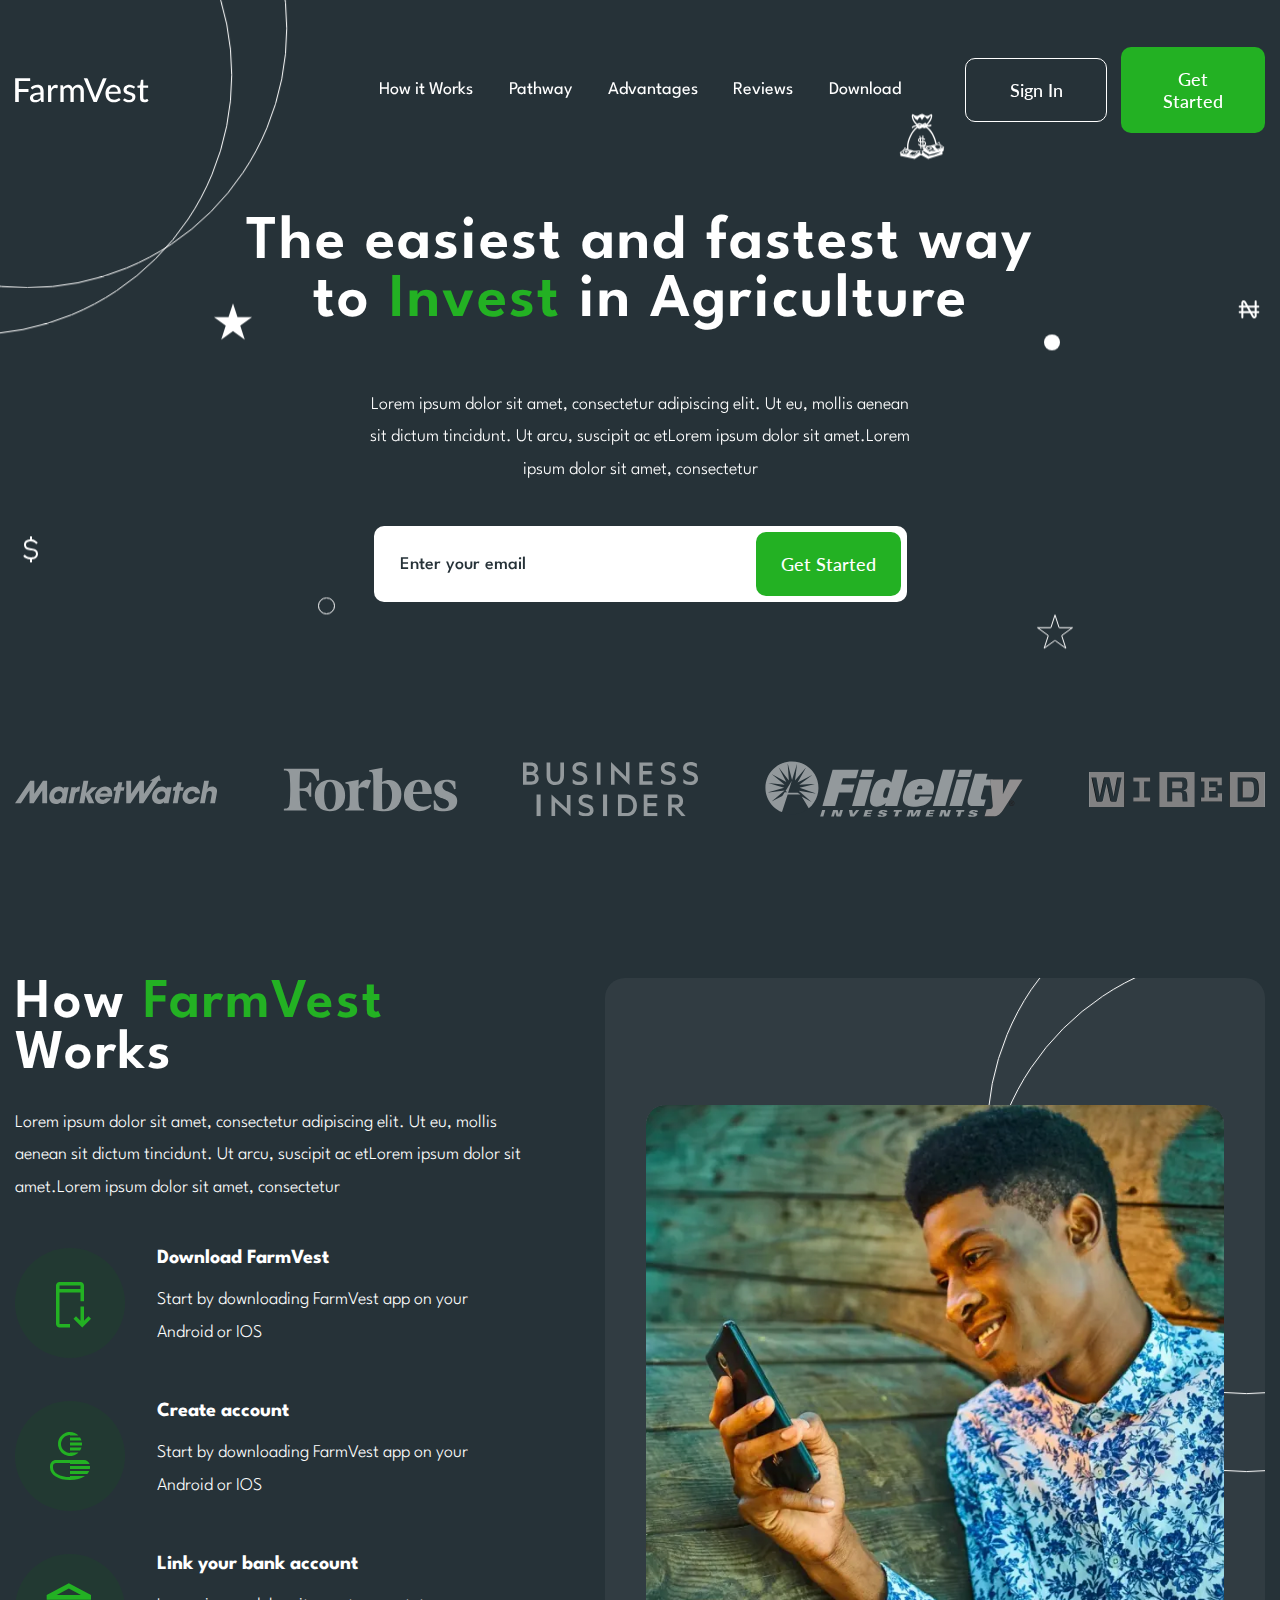
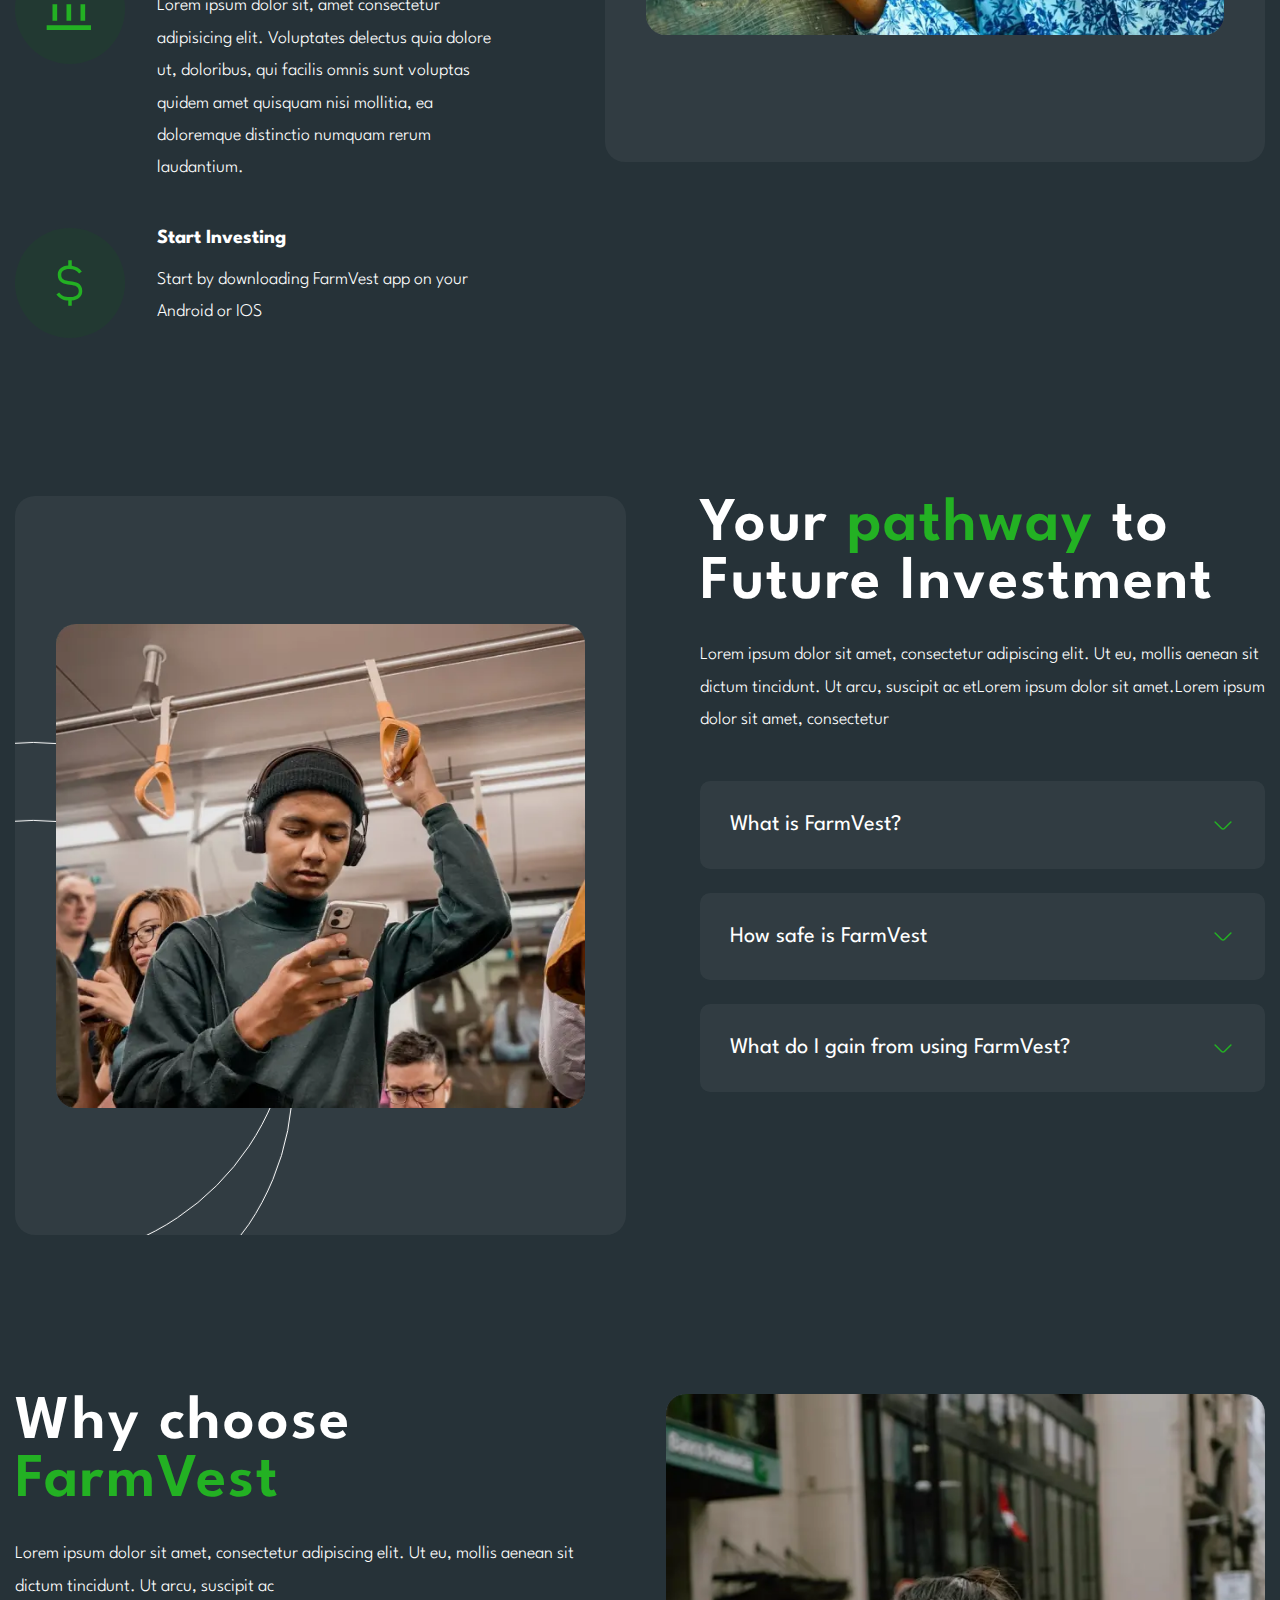
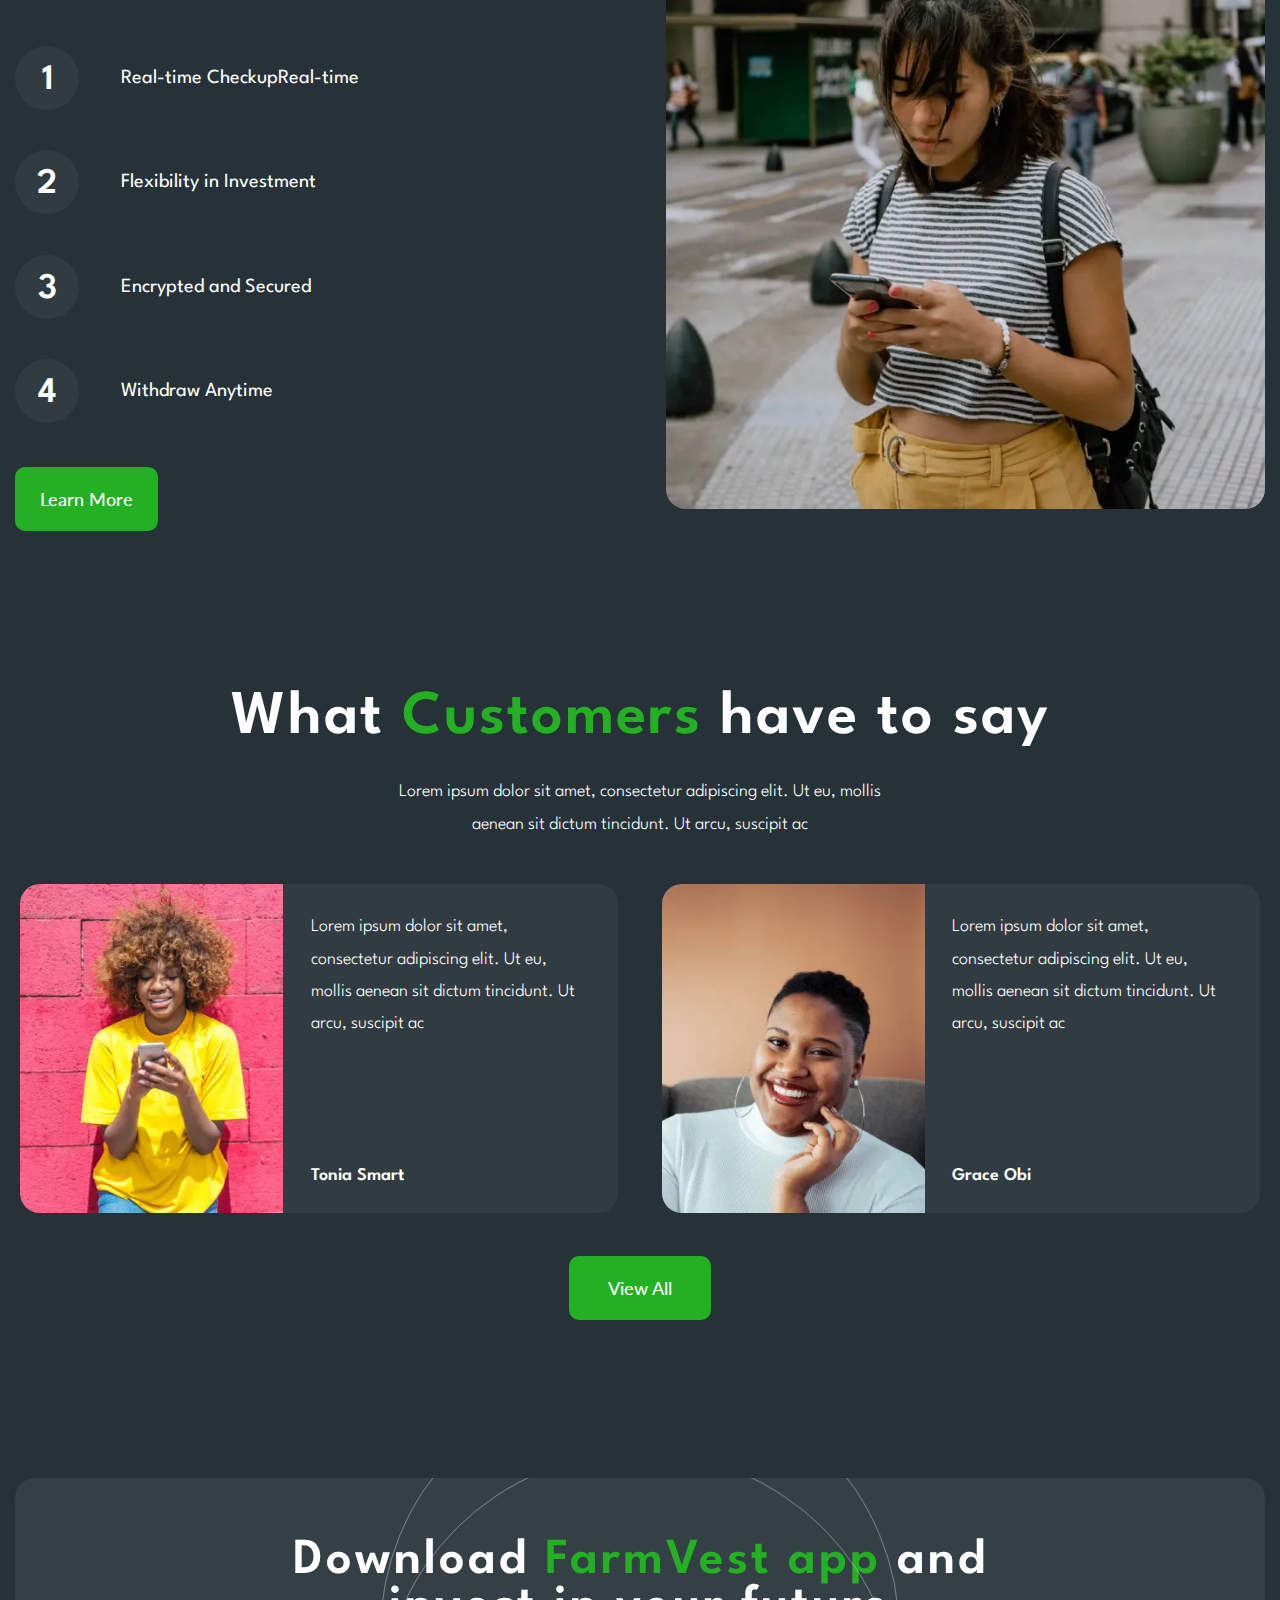
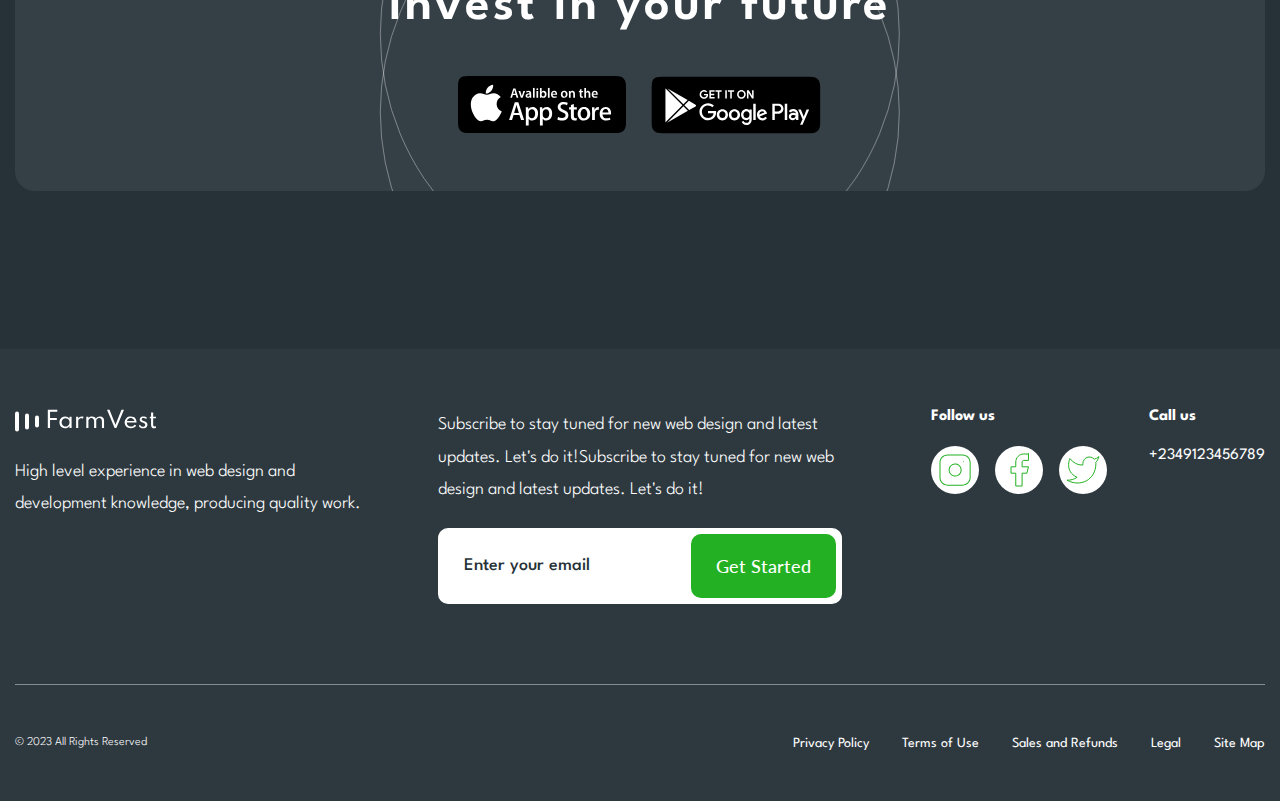
==== home.html @ f928365c "first commit" ====
<!DOCTYPE html>
<html lang="en">

<head>
	<title>FarmVest</title>
	<meta charset="UTF-8">
	<meta name="format-detection" content="telephone=no">
	<!-- <style>body{opacity: 0;}</style> -->
	<link rel="stylesheet" href="css/style.min.css?_v=20250224132651">
	<link rel="shortcut icon" href="favicon.ico">
	<!-- <meta name="robots" content="noindex, nofollow"> -->
	<meta name="viewport" content="width=device-width, initial-scale=1.0">
</head>

<body>
	<div class="wrapper">
		<header class="header">
			<div class="header__container-big">
				<a href="#" data-goto=".main-block" class="header__logo"><img src="img/logo.svg" alt="logo"></a>
				<div class="header__menu menu">
					<nav class="menu__body">
						<ul class="menu__list">
							<li class="menu__item"><a href="" data-goto=".how-works" data-goto-header class="menu__link">How it Works</a></li>
							<li class="menu__item"><a href="" data-goto=".pathway" data-goto-header class="menu__link">Pathway</a></li>
							<li class="menu__item"><a href="" data-goto=".why-choose" data-goto-header class="menu__link">Advantages</a></li>
							<li class="menu__item"><a href="" data-goto=".reviews" data-goto-header class="menu__link">Reviews</a></li>
							<li class="menu__item"><a href="" data-goto=".download" data-goto-header class="menu__link">Download</a></li>
						</ul>
					</nav>
				</div>
				<div class="header__actions">
					<button type="button" class="header__button button button__border">Sign In</button>
					<button type="button" data-da=".menu__body, 767.98" class="header__button button">Get Started</button>
					<button type="button" class="menu__icon icon-menu"><span></span></button>
				</div>
			</div>
		</header>
		<main class="page">
			<section class="page__main main-block">
				<div data-prlx-parent class="main-block__container-big">
					<div class="main-block__container">
						<div class="main-block__content">
							<h1 class="main-block__title title">
								The easiest and fastest way to <span>Invest</span> in Agriculture
							</h1>
							<div class="main-block__text text">
								Lorem ipsum dolor sit amet, consectetur adipiscing elit. Ut eu, mollis aenean sit dictum
								tincidunt.
								Ut arcu, suscipit ac etLorem ipsum dolor sit amet.Lorem ipsum dolor sit amet, consectetur
							</div>
							<div class="main-block__form">
								<form action="#" class="form">
									<input data-required="email" autocomplete="off" type="text" name="form[]" data-error="Error" placeholder="Enter your email" class="form__input">
									<button type="submit" class="form__button button">Get Started</button>
								</form>
							</div>
						</div>
						<div data-coefficient="100" data-prlx data-direction="1" class="main-block__icons icons-main-block">
							<div data-prlx-mouse data-prlx-cx="500" data-prlx-cy="500" data-prlx-dxr data-prlx-dyr class="icons-main-block__circle icons-main-block__circle_1"></div>
							<div data-prlx-mouse data-prlx-cx="500" data-prlx-cy="500" class="icons-main-block__circle icons-main-block__circle_2"></div>
							<div data-prlx-mouse data-prlx-cx="5" data-prlx-cy="5" class="icons-main-block__item icons-main-block__item_1">
								<img src="img/main-block/icons/01.svg" alt="icon-1">
							</div>
							<div data-prlx-mouse data-prlx-cx="10" data-prlx-cy="10" data-prlx-dxr data-prlx-dyr class="icons-main-block__item icons-main-block__item_2">
								<img src="img/main-block/icons/02.svg" alt="icon-2">
							</div>
							<div data-prlx-mouse data-prlx-cx="5" data-prlx-cy="5" class="icons-main-block__item icons-main-block__item_3">
								<img src="img/main-block/icons/03.svg" alt="icon-3">
							</div>
							<div data-prlx-mouse data-prlx-cx="10" data-prlx-cy="10" data-prlx-dxr data-prlx-dyr class="icons-main-block__item icons-main-block__item_4">
								<img src="img/main-block/icons/04.svg" alt="icon-4">
							</div>
							<div data-prlx-mouse data-prlx-cx="5" data-prlx-cy="5" class="icons-main-block__item icons-main-block__item_5">
								<img src="img/main-block/icons/05.svg" alt="icon-5">
							</div>
							<div data-prlx-mouse data-prlx-cx="10" data-prlx-cy="10" data-prlx-dxr data-prlx-dyr class="icons-main-block__item icons-main-block__item_6">
								<img src="img/main-block/icons/06.svg" alt="icon-6">
							</div>
							<div data-prlx-mouse data-prlx-cx="5" data-prlx-cy="5" class="icons-main-block__item icons-main-block__item_7">
								<img src="img/main-block/icons/07.svg" alt="icon-7">
							</div>
						</div>
					</div>
				</div>
			</section>
			<div class="page__partners partners">
				<div class="partners__container-big">
					<div class="partners__container">
						<div class="partners__item">
							<img src="img/partners/01.svg" alt="partner">
						</div>
						<div class="partners__item">
							<img src="img/partners/02.svg" alt="partner">
						</div>
						<div class="partners__item">
							<img src="img/partners/03.svg" alt="partner">
						</div>
						<div class="partners__item">
							<img src="img/partners/04.svg" alt="partner">
						</div>
						<div class="partners__item">
							<img src="img/partners/05.svg" alt="partner">
						</div>
					</div>
				</div>
			</div>
			<section class="page__how-works how-works">
				<div class="how-works__container-big">
					<div class="how-works__container">
						<div class="how-works__content">
							<h2 class="how-works__title title title_s64">How <span>FarmVest</span> Works</h2>
							<p class="how-works__text text">Lorem ipsum dolor sit amet, consectetur adipiscing elit. Ut eu,
								mollis
								aenean sit dictum tincidunt. Ut arcu, suscipit ac etLorem ipsum dolor sit amet.Lorem ipsum dolor
								sit amet, consectetur </p>
							<div class="how-works__steps steps-how-works">
								<div class="steps-how-works__item">
									<div class="steps-how-works__icon">
										<img src="img/how-works/icons/01.svg" alt="icon-1">
									</div>
									<div class="steps-how-works__body">
										<h4 class="steps-how-works__title">Download FarmVest</h4>
										<p class="steps-how-works__text text">Start by downloading FarmVest app on your Android or
											IOS</p>
									</div>
								</div>
								<div class="steps-how-works__item">
									<div class="steps-how-works__icon">
										<img src="img/how-works/icons/02.svg" alt="icon-2">
									</div>
									<div class="steps-how-works__body">
										<h4 class="steps-how-works__title">Create account</h4>
										<p class="steps-how-works__text text">Start by downloading FarmVest app on your Android or
											IOS</p>
									</div>
								</div>
								<div class="steps-how-works__item">
									<div class="steps-how-works__icon">
										<img src="img/how-works/icons/03.svg" alt="icon-3">
									</div>
									<div class="steps-how-works__body">
										<h4 class="steps-how-works__title">Link your bank account</h4>
										<p class="steps-how-works__text text">Lorem ipsum dolor sit, amet consectetur adipisicing
											elit.
											Voluptates delectus quia dolore ut, doloribus, qui facilis omnis sunt voluptas quidem
											amet
											quisquam nisi mollitia, ea doloremque distinctio numquam rerum laudantium.</p>
									</div>
								</div>
								<div class="steps-how-works__item">
									<div class="steps-how-works__icon">
										<img src="img/how-works/icons/04.svg" alt="icon-4">
									</div>
									<div class="steps-how-works__body">
										<h4 class="steps-how-works__title">Start Investing</h4>
										<p class="steps-how-works__text text">Start by downloading FarmVest app on your Android or
											IOS</p>
									</div>
								</div>
							</div>
						</div>
						<div data-prlx-parent class="how-works__image image-block">
							<div data-coefficient="100" data-prlx data-direction="-1" class="image-block__item">
								<picture><source srcset="img/how-works/image.webp" type="image/webp"><img src="img/how-works/image.jpg" alt="image"></picture>
							</div>
							<div data-prlx-mouse data-prlx-cx="500" data-prlx-cy="500" data-prlx-dxr data-prlx-dyr class="image-block__circle image-block__circle_1"></div>
							<div data-prlx-mouse data-prlx-cx="500" data-prlx-cy="500" class="image-block__circle image-block__circle_2"></div>
						</div>
					</div>
				</div>
			</section>
			<section class="page__pathway pathway">
				<div class="pathway__container-big">
					<div class="pathway__container">
						<div data-prlx-parent class="pathway__image image-block">
							<div data-coefficient="100" data-prlx data-direction="-1" class="image-block__item">
								<picture><source srcset="img/pathway/image.webp" type="image/webp"><img src="img/pathway/image.jpg" alt="image"></picture>
							</div>
							<div data-prlx-mouse data-prlx-cx="500" data-prlx-cy="500" data-prlx-dxr data-prlx-dyr class="image-block__circle image-block__circle_1"></div>
							<div data-prlx-mouse data-prlx-cx="500" data-prlx-cy="500" class="image-block__circle image-block__circle_2"></div>
						</div>
						<div class="pathway__content">
							<h2 class="pathway__title title">Your <span>pathway</span> to Future Investment</h2>
							<p class="pathway__text text">Lorem ipsum dolor sit amet, consectetur adipiscing elit. Ut eu,
								mollis aenean sit dictum tincidunt. Ut arcu, suscipit ac etLorem ipsum dolor sit amet.Lorem
								ipsum dolor sit amet, consectetur </p>
							<div data-spollers data-one-spoller class="pathway__spollers spollers-pathway">
								<details class="spollers-pathway__item">
									<summary class="spollers-pathway__title">What is FarmVest?</summary>
									<!--data-spoller-close-->
									<div class="spollers-pathway__body text">Lorem ipsum dolor sit amet consectetur adipisicing
										elit.
										Dolor
										inventore quae aut maiores quibusdam alias saepe iste fugit corporis asperiores fugiat qui
										repellendus, minima eaque possimus recusandae numquam nam eum.</div>
								</details>
								<!-- data-open -->
								<details class="spollers-pathway__item">
									<summary class="spollers-pathway__title">How safe is FarmVest</summary>
									<div class="spollers-pathway__body text">Lorem ipsum dolor sit amet consectetur adipisicing
										elit.
										Dolor
										inventore quae aut maiores quibusdam alias saepe iste fugit corporis asperiores fugiat qui
										repellendus, minima eaque possimus recusandae numquam nam eum.Lorem ipsum dolor sit amet
										consectetur adipisicing
										elit.
										Dolor
										inventore quae aut maiores quibusdam alias saepe iste fugit corporis asperiores fugiat qui
										repellendus, minima eaque possimus recusandae numquam nam eum.Lorem ipsum dolor sit amet
										consectetur adipisicing
										elit.
										Dolor
										inventore quae aut maiores quibusdam alias saepe iste fugit corporis asperiores fugiat qui
										repellendus, minima eaque possimus recusandae numquam nam eum.</div>
								</details>
								<details class="spollers-pathway__item">
									<summary class="spollers-pathway__title">What do I gain from using
										FarmVest?</summary>
									<div class="spollers-pathway__body text">Lorem ipsum dolor sit amet consectetur adipisicing
										elit.
										Dolor
										inventore quae aut maiores quibusdam alias saepe iste fugit corporis asperiores fugiat qui
										repellendus, minima eaque possimus recusandae numquam nam eum.</div>
								</details>
							</div>
						</div>
					</div>
				</div>
			</section>
			<section class="page__why-choose why-choose">
				<div class="why-choose__container-big">
					<div class="why-choose__container">
						<div class="why-choose__content">
							<h2 class="why-choose__title title">Why choose <span>FarmVest</span></h2>
							<p class="why-choose__text text">Lorem ipsum dolor sit amet, consectetur adipiscing elit. Ut eu,
								mollis aenean sit dictum tincidunt. Ut arcu, suscipit ac</p>
							<ol class="why-choose__list list-why-choose">
								<li class="list-why-choose__item">Real-time CheckupReal-time</li>
								<li class="list-why-choose__item">Flexibility in Investment</li>
								<li class="list-why-choose__item">Encrypted and Secured</li>
								<li class="list-why-choose__item">Withdraw Anytime</li>
							</ol>
							<a href="#" class="why-choose__button button">Learn More</a>
						</div>
						<div data-prlx-parent class="why-choose__image">
							<picture><source srcset="img/why-choose/image.webp" type="image/webp"><img src="img/why-choose/image.jpg" alt="image"></picture>
						</div>
					</div>
				</div>
			</section>
			<section class="page__reviews reviews">
				<div class="reviews__container-big">
					<div class="reviews__container">
						<div class="reviews__title title">What <span>Customers</span> have to say</div>
						<div class="reviews__text text">Lorem ipsum dolor sit amet, consectetur adipiscing elit. Ut eu, mollis
							aenean sit dictum tincidunt. Ut arcu, suscipit ac</div>
						<div class="reviews__items">
							<div class="reviews__item item-reviews">
								<div class="item-reviews__image-ibg">
									<picture><source srcset="img/reviews/image-01.webp" type="image/webp"><img src="img/reviews/image-01.jpg" alt="image"></picture>
								</div>
								<div class="item-reviews__body">
									<div class="item-reviews__text text">Lorem ipsum dolor sit amet, consectetur adipiscing elit.
										Ut
										eu, mollis aenean sit dictum tincidunt. Ut arcu, suscipit ac</div>
									<div class="item-reviews__name">Tonia Smart</div>
								</div>
							</div>
							<div class="reviews__item item-reviews">
								<div class="item-reviews__image-ibg">
									<picture><source srcset="img/reviews/image-02.webp" type="image/webp"><img src="img/reviews/image-02.jpg" alt="image"></picture>
								</div>
								<div class="item-reviews__body">
									<div class="item-reviews__text text">Lorem ipsum dolor sit amet, consectetur adipiscing elit.
										Ut
										eu, mollis aenean sit dictum tincidunt. Ut arcu, suscipit ac</div>
									<div class="item-reviews__name">Grace Obi</div>
								</div>
							</div>
						</div>
						<button type="button" class="reviews__button button">View All</button>
					</div>
				</div>
			</section>
			<section class="page__download download">
				<div class="download__container-big">
					<div class="download__container">
						<div class="download__body">
							<h2 class="download__title title title_s56">Download <span>FarmVest app</span> and invest in your
								future</h2>
							<div class="download__apps">
								<a href="#" class="download__app">
									<img src="img/download/app-store.svg" alt="AppleStore">
								</a>
								<a href="#" class="download__app">
									<img src="img/download/google-play.svg" alt="GooglePlay">
								</a>
							</div>
							<div data-prlx-mouse data-prlx-cx="500" data-prlx-cy="500" class="download__circle download__circle_1"></div>
							<div data-prlx-mouse data-prlx-cx="500" data-prlx-cy="500" data-prlx-dxr data-prlx-dyr class="download__circle download__circle_2"></div>
						</div>
					</div>
				</div>
			</section>
		</main>
		<footer class="footer">
			<div class="footer__container-big">
				<div class="footer__main main-footer">
					<div class="main-footer__info">
						<a href="#" data-goto=".main-block" class="main-footer__logo">
							<img src="img/footer-logo.svg" alt="FooterLogo">
						</a>
						<p class="main-footer__text text">High level experience in web design and development knowledge, producing
							quality work.</p>
					</div>
					<div class="main-footer__form form-footer">
						<div class="form-footer__text text"><span> Subscribe to stay tuned for new web design and latest updates.
								Let's do it!Subscribe to stay tuned for new web design and latest updates.
								Let's do it!</span>
						</div>
						<div class="form-footer__form">
							<form action="#" class="form">
								<input data-required="email" autocomplete="off" type="text" name="form[]" data-error="Error" placeholder="Enter your email" class="form__input">
								<button type="submit" class="form__button button">Get Started</button>
							</form>
						</div>
					</div>
					<div class="main-footer__contacts contacts-footer">
						<div class="contacts-footer__social">
							<div class="contacts-footer__label">Follow us</div>
							<div class="contacts-footer__items">
								<a href="#" class="contacts-footer__item">
									<img src="img/icons/social-inst.svg" alt="Instagram">
								</a>
								<a href="#" class="contacts-footer__item">
									<img src="img/icons/social-fb.svg" alt="Facebook">
								</a>
								<a href="#" class="contacts-footer__item">
									<img src="img/icons/social-twitter.svg" alt="Twitter">
								</a>
							</div>
						</div>
						<div class="contacts-footer__call">
							<div class="contacts-footer__label">Call us</div>
							<a href="tel:+2349123456789" class="contacts-footer__phone">+2349123456789</a>
						</div>
					</div>
				</div>
				<div class="footer__bottom">
					<div class="footer__copy">© 2023 All Rights Reserved</div>
					<nav class="footer__menu menu-footer">
						<ul class="menu-footer__list">
							<li class="menu-footer__item">
								<a href="" class="menu-footer__link">Privacy Policy</a>
							</li>
							<li class="menu-footer__item">
								<a href="" class="menu-footer__link">Terms of Use</a>
							</li>
							<li class="menu-footer__item">
								<a href="" class="menu-footer__link">Sales and Refunds</a>
							</li>
							<li class="menu-footer__item">
								<a href="" class="menu-footer__link">Legal</a>
							</li>
							<li class="menu-footer__item">
								<a href="" class="menu-footer__link">Site Map</a>
							</li>
						</ul>
					</nav>
				</div>
			</div>
		</footer>
	</div>
	<script src="js/app.min.js?_v=20250224132651"></script>
</body>

</html>
---- css/style.min.css ----
@charset "UTF-8";@import url(https://fonts.googleapis.com/css?family=League+Spartan:300,regular,500,600,700&display=swap);@import url(https://fonts.googleapis.com/css?family=Lato:regular,500&display=swap);*{padding:0;margin:0;border:0}*,:after,:before{-webkit-box-sizing:border-box;box-sizing:border-box}body,html{height:100%;min-width:320px}body{color:#fff;line-height:1;font-family:"League Spartan";font-size:1.125rem;-ms-text-size-adjust:100%;-moz-text-size-adjust:100%;-webkit-text-size-adjust:100%;-webkit-font-smoothing:antialiased;-moz-osx-font-smoothing:grayscale}button,input,textarea{font-family:"League Spartan";font-size:inherit;line-height:inherit}button{cursor:pointer;color:inherit;background-color:transparent}a{color:inherit;text-decoration:none}ul li{list-style:none}img{vertical-align:top}h1,h2,h3,h4,h5,h6{font-weight:inherit;font-size:inherit}body{background:#263238}.lock body{overflow:hidden;-ms-touch-action:none;touch-action:none;-ms-scroll-chaining:none;overscroll-behavior:none}.wrapper{min-height:100%;display:-webkit-box;display:-ms-flexbox;display:flex;-webkit-box-orient:vertical;-webkit-box-direction:normal;-ms-flex-direction:column;flex-direction:column;overflow:hidden}@supports (overflow:clip){.wrapper{overflow:clip}}.wrapper>main{-webkit-box-flex:1;-ms-flex:1 1 auto;flex:1 1 auto}.wrapper>*{min-width:0}[class*=__container]{max-width:88.75rem;margin:0 auto}[class*=__container-big]{max-width:103.125rem;margin:0 auto;padding:0 .9375rem}.form{max-width:33.3125rem;background-color:#fff;border-radius:10px;display:-webkit-box;display:-ms-flexbox;display:flex;padding:.375rem;gap:.375rem;position:relative;margin:0 auto}.form__input{-webkit-box-flex:1;-ms-flex:1 1 auto;flex:1 1 auto;padding:0 1.25rem;font-weight:500;color:#263238}.form__input::-webkit-input-placeholder{color:#263238}.form__input::-moz-placeholder{color:#263238}.form__input:-ms-input-placeholder{color:#263238}.form__input::-ms-input-placeholder{color:#263238}.form__input::placeholder{color:#263238}.form__input._form-error{color:red}.form__input._form-error::-webkit-input-placeholder{color:red}.form__input._form-error::-moz-placeholder{color:red}.form__input._form-error:-ms-input-placeholder{color:red}.form__input._form-error::-ms-input-placeholder{color:red}.form__input._form-error::placeholder{color:red}.form__error{position:absolute;top:100%;left:15px;margin-top:.625rem;color:red}.button{font-family:Lato;font-size:18px;font-weight:500;text-align:center;display:inline-block;padding:1.3125rem 1.5625rem;line-height:1.2222222222;border-radius:.625rem;background-color:#23b123;-webkit-transition:all .3s;transition:all .3s}.button:hover{background-color:#0ad80a}.button__border{background-color:transparent;border-radius:10px;border:1px solid #fff;padding:1.25rem 1.5625rem}.button__border:hover{color:#263238;background-color:#fff!important}.button._fw{width:100%}[class*=-ibg]{position:relative}[class*=-ibg] img{position:absolute;width:100%;height:100%;top:0;left:0;-o-object-fit:cover;object-fit:cover}[class*=-ibg_contain] img{-o-object-fit:contain;object-fit:contain}.title{color:#fff;font-size:4.375rem;line-height:normal;letter-spacing:.125rem;font-weight:600}.title span{color:#23b123}.text{font-weight:300;line-height:180%}.image-block{display:-webkit-box;display:-ms-flexbox;display:flex;-ms-flex-item-align:start;-ms-grid-row-align:start;align-self:start;border-radius:1.25rem;background:rgba(255,255,255,.05);position:relative;overflow:hidden}.image-block__circle{position:absolute;top:0;right:0}.image-block__circle::before{content:"";position:absolute;border:1px solid #fff;border-radius:50%;width:100%;height:100%;top:0;left:0}.image-block__circle_1::before{-webkit-transform:translate(calc(50% - 1.125rem),-20%);-ms-transform:translate(calc(50% - 1.125rem),-20%);transform:translate(calc(50% - 1.125rem),-20%)}.image-block__circle_2::before{-webkit-transform:translate(calc(50% - 1.125rem),-5%);-ms-transform:translate(calc(50% - 1.125rem),-5%);transform:translate(calc(50% - 1.125rem),-5%)}.image-block__item{-webkit-box-flex:1;-ms-flex:1 1 100%;flex:1 1 100%;text-align:center;position:relative;z-index:2}.image-block__item img{max-width:100%;border-radius:1.25rem}.header{position:fixed;width:100%;top:0;left:0;z-index:50;-webkit-transition:all .3s;transition:all .3s}.header._header-scroll{padding-top:1.25rem;padding-bottom:1.25rem;background-color:rgba(28,35,39,.8235294118)}.header__container-big{display:-ms-grid;display:grid;-ms-grid-columns:18.75rem 1fr 18.75rem;grid-template-columns:18.75rem 1fr 18.75rem;-webkit-box-align:center;-ms-flex-align:center;align-items:center}.header__logo{position:relative;z-index:5}.header__logo img{max-width:100%}.header__menu{-webkit-box-flex:1;-ms-flex:1 1 auto;flex:1 1 auto}.header__actions{display:-webkit-box;display:-ms-flexbox;display:flex;-webkit-box-pack:end;-ms-flex-pack:end;justify-content:flex-end;-webkit-box-align:center;-ms-flex-align:center;align-items:center;position:relative;z-index:5;gap:1rem}.menu{padding:0 .625rem}.menu__list{display:-webkit-box;display:-ms-flexbox;display:flex;-ms-flex-wrap:wrap;flex-wrap:wrap;-webkit-box-pack:center;-ms-flex-pack:center;justify-content:center;-webkit-box-align:center;-ms-flex-align:center;align-items:center;row-gap:.625rem;-webkit-column-gap:2.75rem;-moz-column-gap:2.75rem;column-gap:2.75rem}.menu__link{-webkit-transition:color .3s;transition:color .3s}.icon-menu{display:none}.footer{background:rgba(53,64,70,.5)}.footer__main{border-bottom:1px solid rgba(255,255,255,.42)}.footer__bottom{display:-webkit-box;display:-ms-flexbox;display:flex;-webkit-box-pack:justify;-ms-flex-pack:justify;justify-content:space-between;-webkit-box-align:center;-ms-flex-align:center;align-items:center;gap:1.25rem}.footer__copy{font-size:12px;font-weight:300;line-height:1.1666666667}.main-footer{display:-ms-grid;display:grid;-webkit-column-gap:1.25rem;-moz-column-gap:1.25rem;column-gap:1.25rem;row-gap:1.875rem;-ms-grid-columns:(1fr)[3];grid-template-columns:repeat(3,1fr)}.main-footer__info{max-width:21.875rem}.main-footer__logo{display:inline-block}.main-footer__form{-ms-grid-column-align:center;justify-self:center}.main-footer__contacts{display:-webkit-box;display:-ms-flexbox;display:flex;-ms-grid-column-align:end;justify-self:end}.contacts-footer__label{font-size:1rem;font-weight:700}.contacts-footer__label:not(:last-child){margin-bottom:1.5rem}.contacts-footer__items{display:-webkit-box;display:-ms-flexbox;display:flex;gap:1rem}.contacts-footer__item{width:3rem;height:3rem;background-color:#fff;border-radius:50%;display:-webkit-box;display:-ms-flexbox;display:flex;-webkit-box-pack:center;-ms-flex-pack:center;justify-content:center;-webkit-box-align:center;-ms-flex-align:center;align-items:center;-webkit-transition:all .3s;transition:all .3s}.contacts-footer__item:hover{background-color:#94ff8a}.contacts-footer__phone{font-size:1rem}.contacts-footer__phone:hover{text-decoration:underline}.menu-footer__list{display:-webkit-box;display:-ms-flexbox;display:flex;-ms-flex-wrap:wrap;flex-wrap:wrap;row-gap:.625rem}.menu-footer__link{font-size:.875rem;line-height:1.1428571429}.menu-footer__link:hover{text-decoration:underline}.main-block__container-big{position:relative}.main-block__content{text-align:center;position:relative;z-index:2}.main-block__content>*{margin:0 auto}.main-block__title{max-width:50rem}.main-block__text{max-width:34.375rem}.icons-main-block{position:absolute;width:100%;height:100%;top:0;left:0;pointer-events:none}.icons-main-block__item{position:absolute}.icons-main-block__item_1{top:69.2307692308%;left:.9375rem}.icons-main-block__item_2{top:38.9743589744%;left:16.6666666667%}.icons-main-block__item_3{top:77.641025641%;left:24.8765432099%}.icons-main-block__item_4{top:13.7435897436%;right:26.1111111111%}.icons-main-block__item_5{top:42.9743589744%;right:17.2222222222%}.icons-main-block__item_6{top:79.6923076923%;right:16.049382716%}.icons-main-block__item_7{top:37.641025641%;right:.9375rem}.icons-main-block__circle{pointer-events:none;position:absolute;top:0;left:0}.icons-main-block__circle::before{content:"";display:block;border-radius:50%;border:1px solid #fff;width:100%;height:100%}.icons-main-block__circle_1::before{-webkit-transform:translate(calc(-50% - 1.75rem),-37%);-ms-transform:translate(calc(-50% - 1.75rem),-37%);transform:translate(calc(-50% - 1.75rem),-37%)}.icons-main-block__circle_2::before{-webkit-transform:translate(calc(-50% + 1.6875rem),-46%);-ms-transform:translate(calc(-50% + 1.6875rem),-46%);transform:translate(calc(-50% + 1.6875rem),-46%)}.partners__container{display:-webkit-box;display:-ms-flexbox;display:flex;-ms-flex-wrap:wrap;flex-wrap:wrap;-webkit-box-pack:justify;-ms-flex-pack:justify;justify-content:space-between;-webkit-box-align:center;-ms-flex-align:center;align-items:center;gap:1.25rem}.partners__item{text-align:center}.partners__item img{max-width:100%}.how-works__container{display:-ms-grid;display:grid;row-gap:1.875rem}.steps-how-works__item{display:-webkit-box;display:-ms-flexbox;display:flex;-webkit-box-align:start;-ms-flex-align:start;align-items:flex-start;gap:2rem;max-width:30.625rem}.steps-how-works__icon{border-radius:50%;-webkit-box-flex:0;-ms-flex:0 0 6.875rem;flex:0 0 6.875rem;width:6.875rem;height:6.875rem;display:-webkit-box;display:-ms-flexbox;display:flex;-webkit-box-pack:center;-ms-flex-pack:center;justify-content:center;-webkit-box-align:center;-ms-flex-align:center;align-items:center;background-color:rgba(0,128,0,.1)}.steps-how-works__title{font-size:1.25rem;font-weight:700}.steps-how-works__title:not(:last-child){margin-bottom:1rem}.pathway__container{display:-webkit-box;display:-ms-flexbox;display:flex;row-gap:1.875rem}.pathway__image{-webkit-box-flex:0;-ms-flex:0 0 48.8732394366%;flex:0 0 48.8732394366%}.pathway__image .image-block__circle{top:auto;right:auto;left:0;bottom:0}.pathway__image .image-block__circle_1::before{-webkit-transform:translate(calc(-50% + 1.125rem),20%);-ms-transform:translate(calc(-50% + 1.125rem),20%);transform:translate(calc(-50% + 1.125rem),20%)}.pathway__image .image-block__circle_2::before{-webkit-transform:translate(calc(-50% + 1.125rem),5%);-ms-transform:translate(calc(-50% + 1.125rem),5%);transform:translate(calc(-50% + 1.125rem),5%)}.pathway__content{-webkit-box-flex:1;-ms-flex:1 1 auto;flex:1 1 auto}.spollers-pathway__item{background:rgba(255,255,255,.05);overflow:hidden;border-radius:.625rem}.spollers-pathway__item:not(:last-child){margin-bottom:1.5rem}.spollers-pathway__title{display:-webkit-box;display:-ms-flexbox;display:flex;-webkit-box-align:center;-ms-flex-align:center;align-items:center;-webkit-box-pack:justify;-ms-flex-pack:justify;justify-content:space-between;padding:1.5rem 1.875rem;cursor:pointer;line-height:177%;gap:.625rem}.spollers-pathway__title::after{content:"";background:url(../img/icons/arrow.svg) center/100% no-repeat;height:1.5rem;-webkit-box-flex:0;-ms-flex:0 0 1.5rem;flex:0 0 1.5rem;-webkit-transition:all .3s;transition:all .3s}.spollers-pathway__title._spoller-active{background:rgba(255,255,255,.1)}.spollers-pathway__title._spoller-active::after{-webkit-transform:rotate(-180deg);-ms-transform:rotate(-180deg);transform:rotate(-180deg)}.spollers-pathway__body{padding:.9375rem 1.875rem}summary::-webkit-details-marker{display:none}summary{list-style:none}.why-choose__container{display:-ms-grid;display:grid;row-gap:1.875rem}.why-choose__text{letter-spacing:1.5}.why-choose__button{min-width:13.875rem}.why-choose__image{text-align:center;overflow:hidden}.why-choose__image img{max-width:100%;border-radius:1.25rem;-webkit-transition:all .5s;transition:all .5s}.why-choose__image img:hover{-webkit-transform:scale(1.07);-ms-transform:scale(1.07);transform:scale(1.07);border-radius:13.8%}.list-why-choose{list-style-type:none;counter-reset:item;display:-ms-grid;display:grid}.list-why-choose__item{font-size:20px;line-height:130%;display:-webkit-box;display:-ms-flexbox;display:flex;-webkit-box-align:center;-ms-flex-align:center;align-items:center}.list-why-choose__item::before{content:counter(item);counter-increment:item;width:4rem;height:4rem;font-size:2.25rem;line-height:4.375rem;font-weight:600;background-color:rgba(255,255,255,.05);border-radius:50%;text-align:center;-webkit-box-flex:0;-ms-flex:0 0 auto;flex:0 0 auto}.reviews__container{display:-ms-grid;display:grid;justify-items:center}.reviews__title{text-align:center}.reviews__text{max-width:31.25rem;text-align:center}.reviews__items{display:-webkit-box;display:-ms-flexbox;display:flex;-ms-flex-wrap:wrap;flex-wrap:wrap}.reviews__item{-webkit-box-flex:0;-ms-flex:0 1 50%;flex:0 1 50%}.reviews__button{min-width:13.875rem}.item-reviews{display:-webkit-box;display:-ms-flexbox;display:flex}.item-reviews__image-ibg{padding-bottom:54.9562682216%;-webkit-box-flex:0;-ms-flex:0 0 44.0233236152%;flex:0 0 44.0233236152%;overflow:hidden;border-radius:1.25rem 0 0 1.25rem}.item-reviews__image-ibg img{-webkit-transition:all .5s;transition:all .5s}.item-reviews__image-ibg img:hover{-webkit-transform:scale(1.05);-ms-transform:scale(1.05);transform:scale(1.05)}.item-reviews__body{display:-webkit-box;display:-ms-flexbox;display:flex;-webkit-box-orient:vertical;-webkit-box-direction:normal;-ms-flex-direction:column;flex-direction:column;gap:.9375rem;border-radius:0 1.25rem 1.25rem 0;background:rgba(255,255,255,.05)}.item-reviews__text{-webkit-box-flex:1;-ms-flex:1 1 auto;flex:1 1 auto}.item-reviews__name{font-weight:600}.download__body{position:relative;overflow:hidden;border-radius:1.25rem;background:rgba(255,255,255,.07);padding:0 1.25rem;text-align:center}.download__title{max-width:43.75rem;margin:0 auto;letter-spacing:3px}.download__apps{display:-webkit-box;display:-ms-flexbox;display:flex;-webkit-box-pack:center;-ms-flex-pack:center;justify-content:center;-webkit-box-align:center;-ms-flex-align:center;align-items:center;gap:1.5rem;-ms-flex-wrap:wrap;flex-wrap:wrap}.download__circle{pointer-events:none;position:absolute;top:0;right:50%}.download__circle::before{content:"";position:absolute;border:1px solid rgba(255,255,255,.37);border-radius:50%;width:100%;height:100%;top:0;left:0}.download__circle_1::before{-webkit-transform:translate(50%,-20%);-ms-transform:translate(50%,-20%);transform:translate(50%,-20%)}.download__circle_2::before{-webkit-transform:translate(50%,-5%);-ms-transform:translate(50%,-5%);transform:translate(50%,-5%)}@media (min-width:61.99875em){.button{min-width:8.875rem}.how-works__container{-ms-grid-columns:1fr 52.8169014085%;grid-template-columns:1fr 52.8169014085%}.why-choose__container{-ms-grid-columns:1fr 47.8873239437%;grid-template-columns:1fr 47.8873239437%}}@media (min-width:88.75em){.how-works__content{padding-right:5.9375rem}.reviews__items{row-gap:3rem}.reviews__items{margin-left:-1.5rem}.reviews__items{margin-right:-1.5rem}.reviews__item{padding-left:1.5rem}.reviews__item{padding-right:1.5rem}}@media (min-width:101.25em){.header__logo{width:8.9375rem}.pathway__content{padding-left:7.875rem}}@media (min-width:103.125em){.title{font-size:4.375rem}.title_s64{font-size:4rem}.title_s56{font-size:3.5rem}.image-block{padding-top:10.3125rem}.image-block{padding-bottom:10.3125rem}.image-block{padding-left:2.8125rem}.image-block{padding-right:2.8125rem}.image-block__circle{width:36.5625rem}.image-block__circle{height:36.5625rem}.header{padding-top:3.75rem}.header{padding-bottom:3.75rem}.header__actions{gap:1rem}.menu__list{-webkit-column-gap:2.75rem;-moz-column-gap:2.75rem;column-gap:2.75rem}.footer__main{padding-top:4.25rem}.footer__main{padding-bottom:6.25rem}.footer__bottom{padding-top:3.5rem}.footer__bottom{padding-bottom:3.5rem}.main-footer__logo:not(:last-child){margin-bottom:1.5rem}.main-footer__contacts{gap:3rem}.form-footer__text:not(:last-child){margin-bottom:1.5rem}.contacts-footer__label:not(:last-child){margin-bottom:1.5rem}.menu-footer__list{-webkit-column-gap:2.5rem;-moz-column-gap:2.5rem;column-gap:2.5rem}.main-block__content{padding-top:15.625rem}.main-block__content{padding-bottom:12.5rem}.main-block__title:not(:last-child){margin-bottom:4.375rem}.main-block__text:not(:last-child){margin-bottom:3rem}.icons-main-block__circle{width:36.5625rem}.icons-main-block__circle{height:36.5625rem}.partners{padding-bottom:12.5rem}.how-works{padding-bottom:12.5rem}.how-works__title:not(:last-child){margin-bottom:1.875rem}.how-works__text:not(:last-child){margin-bottom:3.125rem}.steps-how-works__item:not(:last-child){margin-bottom:3rem}.pathway{padding-bottom:12.5rem}.pathway__title:not(:last-child){margin-bottom:1.875rem}.pathway__text:not(:last-child){margin-bottom:3.125rem}.spollers-pathway__title{font-size:1.5rem}.why-choose{padding-bottom:12.5rem}.why-choose__title:not(:last-child){margin-bottom:2rem}.why-choose__text:not(:last-child){margin-bottom:3rem}.why-choose__list{margin-bottom:3.125rem}.list-why-choose{gap:3rem}.list-why-choose__item{gap:3.125rem}.reviews{padding-bottom:12.5rem}.reviews__title{margin-bottom:2rem}.reviews__text{margin-bottom:3rem}.reviews__items{margin-bottom:3rem}.item-reviews__body{padding:2rem}.download{padding-bottom:12.5rem}.download__body{padding-top:4.5rem}.download__body{padding-bottom:4.125rem}.download__title{margin-bottom:3.125rem}.download__circle{width:36.5625rem}.download__circle{height:36.5625rem}}@media (min-width:120em){.why-choose__content{padding-right:11.0625rem}}@media (max-width:75em){.header__container-big{-ms-grid-columns:auto 1fr auto;grid-template-columns:auto 1fr auto}.main-footer__contacts{-ms-grid-column-align:center;justify-self:center;-webkit-box-orient:vertical;-webkit-box-direction:normal;-ms-flex-direction:column;flex-direction:column}}@media (max-width:48em){.header__logo{width:7.5rem}}@media (max-width:576px){.reviews__items{-webkit-box-orient:vertical;-webkit-box-direction:normal;-ms-flex-direction:column;flex-direction:column;-ms-flex-wrap:nowrap;flex-wrap:nowrap}}@media (max-width:20em){.title{font-size:2.625rem}.title_s64{font-size:2.25rem}.title_s56{font-size:2.25rem}.image-block{padding-top:1.875rem}.image-block{padding-bottom:1.875rem}.image-block{padding-left:1.875rem}.image-block{padding-right:1.875rem}.image-block__circle{width:21.875rem}.image-block__circle{height:21.875rem}.header{padding-top:.9375rem}.header{padding-bottom:.9375rem}.header__actions{gap:.625rem}.menu__list{-webkit-column-gap:.9375rem;-moz-column-gap:.9375rem;column-gap:.9375rem}.footer__main{padding-top:2.5rem}.footer__main{padding-bottom:1.875rem}.footer__bottom{padding-top:1.875rem}.footer__bottom{padding-bottom:1.875rem}.main-footer__logo:not(:last-child){margin-bottom:.9375rem}.main-footer__contacts{gap:1.5625rem}.form-footer__text:not(:last-child){margin-bottom:.9375rem}.contacts-footer__label:not(:last-child){margin-bottom:.75rem}.menu-footer__list{-webkit-column-gap:.9375rem;-moz-column-gap:.9375rem;column-gap:.9375rem}.main-block__content{padding-top:7.5rem}.main-block__content{padding-bottom:3.125rem}.main-block__title:not(:last-child){margin-bottom:1.875rem}.main-block__text:not(:last-child){margin-bottom:1.25rem}.icons-main-block__circle{width:21.875rem}.icons-main-block__circle{height:21.875rem}.partners{padding-bottom:3.125rem}.how-works{padding-bottom:3.125rem}.how-works__title:not(:last-child){margin-bottom:1.25rem}.how-works__text:not(:last-child){margin-bottom:1.875rem}.steps-how-works__item:not(:last-child){margin-bottom:1.875rem}.pathway{padding-bottom:3.125rem}.pathway__title:not(:last-child){margin-bottom:1.25rem}.pathway__text:not(:last-child){margin-bottom:1.875rem}.spollers-pathway__title{font-size:1.125rem}.why-choose{padding-bottom:3.125rem}.why-choose__title:not(:last-child){margin-bottom:1.25rem}.why-choose__text:not(:last-child){margin-bottom:1.875rem}.why-choose__list{margin-bottom:1.875rem}.list-why-choose{gap:1.25rem}.list-why-choose__item{gap:1.25rem}.reviews{padding-bottom:3.125rem}.reviews__title{margin-bottom:1.25rem}.reviews__text{margin-bottom:1.875rem}.reviews__items{margin-bottom:1.875rem}.item-reviews__body{padding:.9375rem}.download{padding-bottom:3.125rem}.download__body{padding-top:1.875rem}.download__body{padding-bottom:1.875rem}.download__title{margin-bottom:1.875rem}.download__circle{width:21.875rem}.download__circle{height:21.875rem}}@media (max-width:68.75em){.partners__container{-webkit-box-pack:center;-ms-flex-pack:center;justify-content:center}}@media (max-width:61.99875em){.form__input{height:3.25rem}.button{padding:.9375rem 1.25rem}.footer__copy{font-size:1rem}.main-footer{-ms-grid-columns:(1fr)[2];grid-template-columns:repeat(2,1fr)}.main-footer__info{-webkit-box-ordinal-group:2;-ms-flex-order:1;order:1}.main-footer__form{-webkit-box-ordinal-group:4;-ms-flex-order:3;order:3}.main-footer__contacts{-webkit-box-ordinal-group:3;-ms-flex-order:2;order:2}.menu-footer__list{-webkit-box-pack:center;-ms-flex-pack:center;justify-content:center}.menu-footer__link{font-size:1rem}.icons-main-block{opacity:.5}.how-works__title{text-align:center}.how-works__text{text-align:center}.pathway__container{-webkit-box-orient:vertical;-webkit-box-direction:reverse;-ms-flex-direction:column-reverse;flex-direction:column-reverse}.pathway__image{width:100%}.pathway__title{text-align:center}.pathway__text{text-align:center}.why-choose__title{text-align:center}.why-choose__text{text-align:center}.reviews__items{width:100%}.item-reviews{-webkit-box-orient:vertical;-webkit-box-direction:normal;-ms-flex-direction:column;flex-direction:column}.item-reviews__image-ibg{border-radius:1.25rem 1.25rem 0 0;-webkit-box-flex:0;-ms-flex:0 1 44.0233236152%;flex:0 1 44.0233236152%}.item-reviews__body{border-radius:0 0 1.25rem 1.25rem}}@media (max-width:47.99875em){.menu__body{display:-webkit-box;display:-ms-flexbox;display:flex;-webkit-box-orient:vertical;-webkit-box-direction:normal;-ms-flex-direction:column;flex-direction:column;-webkit-box-align:center;-ms-flex-align:center;align-items:center;text-align:center;position:fixed;width:100%;height:100%;top:0;left:-100%;-webkit-transition:all .3s;transition:all .3s;background:#444;background:#1b2429;overflow:auto;gap:1.875rem;padding-left:.9375rem;padding-right:.9375rem;padding-bottom:1.875rem}.menu__body::before{content:"";position:fixed;width:100%;top:0;left:-100%;-webkit-transition:all .3s;transition:all .3s;background:#141b1f;z-index:2}.menu-open .menu__body{left:0}.menu-open .menu__body::before{left:0}.menu__list{-webkit-box-orient:vertical;-webkit-box-direction:normal;-ms-flex-direction:column;flex-direction:column;row-gap:1.875rem}.menu__link{font-size:32px}.icon-menu{display:block;position:relative;width:1.875rem;height:1.125rem;z-index:5}.icon-menu span,.icon-menu::after,.icon-menu::before{content:"";-webkit-transition:all .3s ease 0s;transition:all .3s ease 0s;right:0;position:absolute;width:100%;height:.125rem;background-color:#fff}.icon-menu::before{top:0}.icon-menu::after{bottom:0}.icon-menu span{top:calc(50% - .0625rem)}.menu-open .icon-menu span{width:0}.menu-open .icon-menu::before{top:calc(50% - .0625rem);-webkit-transform:rotate(-45deg);-ms-transform:rotate(-45deg);transform:rotate(-45deg)}.menu-open .icon-menu::after{bottom:calc(50% - .0625rem);-webkit-transform:rotate(45deg);-ms-transform:rotate(45deg);transform:rotate(45deg)}.footer__bottom{-webkit-box-orient:vertical;-webkit-box-direction:reverse;-ms-flex-direction:column-reverse;flex-direction:column-reverse}.icons-main-block{opacity:.2}}@media (max-width:47.99875em) and (max-width:20em){.menu__body{padding-top:7.5rem}.menu__body::before{height:5.25rem}}@media (max-width:47.99875em) and (any-hover:none){.icon-menu{cursor:default}}@media (max-width:29.99875em){.text{line-height:150%}.header._header-scroll{padding-top:.625rem;padding-bottom:.625rem}.footer__copy{font-size:.875rem}.main-footer{-ms-grid-columns:1fr;grid-template-columns:1fr}.main-footer__contacts{-ms-grid-column-align:start;justify-self:start}.contacts-footer__label{font-size:1.125rem}.contacts-footer__phone{font-size:1.125rem}.menu-footer__list{-webkit-box-pack:space-evenly;-ms-flex-pack:space-evenly;justify-content:space-evenly}.menu-footer__link{font-size:1.125rem}.steps-how-works{text-align:center}.steps-how-works__item{-webkit-box-orient:vertical;-webkit-box-direction:normal;-ms-flex-direction:column;flex-direction:column;-webkit-box-pack:center;-ms-flex-pack:center;justify-content:center;-webkit-box-align:center;-ms-flex-align:center;align-items:center}.steps-how-works__icon{-webkit-box-flex:0;-ms-flex:0 0 5.625rem;flex:0 0 5.625rem;width:5.625rem;height:5.625rem}.spollers-pathway__title{line-height:150%;padding:.9375rem 1.25rem}.spollers-pathway__body{padding:.625rem 1.25rem}.why-choose__button{display:block}.list-why-choose__item::before{width:3.125rem;height:3.125rem;font-size:1.875rem;line-height:3.4375rem}.reviews__button{width:100%}}@media (max-width:26.875em){.form{-webkit-box-orient:vertical;-webkit-box-direction:normal;-ms-flex-direction:column;flex-direction:column}.main-block__form{width:100%}}@media (min-width:20em) and (max-width:103.125em){@supports (font-size:clamp(2.625rem ,2.2039473684rem + 2.1052631579vw ,4.375rem)){.title{font-size:clamp(2.625rem ,2.2039473684rem + 2.1052631579vw ,4.375rem)}}@supports not (font-size:clamp(2.625rem ,2.2039473684rem + 2.1052631579vw ,4.375rem)){.title{font-size:calc(2.625rem + 1.75 * (100vw - 20rem)/ 83.125)}}@supports (font-size:clamp(2.25rem ,1.8289473684rem + 2.1052631579vw ,4rem)){.title_s64{font-size:clamp(2.25rem ,1.8289473684rem + 2.1052631579vw ,4rem)}}@supports not (font-size:clamp(2.25rem ,1.8289473684rem + 2.1052631579vw ,4rem)){.title_s64{font-size:calc(2.25rem + 1.75 * (100vw - 20rem)/ 83.125)}}@supports (font-size:clamp(2.25rem ,1.9492481203rem + 1.5037593985vw ,3.5rem)){.title_s56{font-size:clamp(2.25rem ,1.9492481203rem + 1.5037593985vw ,3.5rem)}}@supports not (font-size:clamp(2.25rem ,1.9492481203rem + 1.5037593985vw ,3.5rem)){.title_s56{font-size:calc(2.25rem + 1.25 * (100vw - 20rem)/ 83.125)}}@supports (padding-top:clamp(1.875rem ,-0.155075188rem + 10.1503759398vw ,10.3125rem)){.image-block{padding-top:clamp(1.875rem ,-.155075188rem + 10.1503759398vw ,10.3125rem)}}@supports not (padding-top:clamp(1.875rem ,-0.155075188rem + 10.1503759398vw ,10.3125rem)){.image-block{padding-top:calc(1.875rem + 8.4375 * (100vw - 20rem)/ 83.125)}}@supports (padding-bottom:clamp(1.875rem ,-0.155075188rem + 10.1503759398vw ,10.3125rem)){.image-block{padding-bottom:clamp(1.875rem ,-.155075188rem + 10.1503759398vw ,10.3125rem)}}@supports not (padding-bottom:clamp(1.875rem ,-0.155075188rem + 10.1503759398vw ,10.3125rem)){.image-block{padding-bottom:calc(1.875rem + 8.4375 * (100vw - 20rem)/ 83.125)}}@supports (padding-left:clamp(1.875rem ,1.6494360902rem + 1.1278195489vw ,2.8125rem)){.image-block{padding-left:clamp(1.875rem ,1.6494360902rem + 1.1278195489vw ,2.8125rem)}}@supports not (padding-left:clamp(1.875rem ,1.6494360902rem + 1.1278195489vw ,2.8125rem)){.image-block{padding-left:calc(1.875rem + .9375 * (100vw - 20rem)/ 83.125)}}@supports (padding-right:clamp(1.875rem ,1.6494360902rem + 1.1278195489vw ,2.8125rem)){.image-block{padding-right:clamp(1.875rem ,1.6494360902rem + 1.1278195489vw ,2.8125rem)}}@supports not (padding-right:clamp(1.875rem ,1.6494360902rem + 1.1278195489vw ,2.8125rem)){.image-block{padding-right:calc(1.875rem + .9375 * (100vw - 20rem)/ 83.125)}}@supports (width:clamp(21.875rem ,18.3411654135rem + 17.6691729323vw ,36.5625rem)){.image-block__circle{width:clamp(21.875rem ,18.3411654135rem + 17.6691729323vw ,36.5625rem)}}@supports not (width:clamp(21.875rem ,18.3411654135rem + 17.6691729323vw ,36.5625rem)){.image-block__circle{width:calc(21.875rem + 14.6875 * (100vw - 20rem)/ 83.125)}}@supports (height:clamp(21.875rem ,18.3411654135rem + 17.6691729323vw ,36.5625rem)){.image-block__circle{height:clamp(21.875rem ,18.3411654135rem + 17.6691729323vw ,36.5625rem)}}@supports not (height:clamp(21.875rem ,18.3411654135rem + 17.6691729323vw ,36.5625rem)){.image-block__circle{height:calc(21.875rem + 14.6875 * (100vw - 20rem)/ 83.125)}}@supports (padding-top:clamp(0.9375rem ,0.2608082707rem + 3.3834586466vw ,3.75rem)){.header{padding-top:clamp(.9375rem ,.2608082707rem + 3.3834586466vw ,3.75rem)}}@supports not (padding-top:clamp(0.9375rem ,0.2608082707rem + 3.3834586466vw ,3.75rem)){.header{padding-top:calc(.9375rem + 2.8125 * (100vw - 20rem)/ 83.125)}}@supports (padding-bottom:clamp(0.9375rem ,0.2608082707rem + 3.3834586466vw ,3.75rem)){.header{padding-bottom:clamp(.9375rem ,.2608082707rem + 3.3834586466vw ,3.75rem)}}@supports not (padding-bottom:clamp(0.9375rem ,0.2608082707rem + 3.3834586466vw ,3.75rem)){.header{padding-bottom:calc(.9375rem + 2.8125 * (100vw - 20rem)/ 83.125)}}@supports (gap:clamp(0.625rem ,0.5347744361rem + 0.4511278195vw ,1rem)){.header__actions{gap:clamp(.625rem ,.5347744361rem + .4511278195vw ,1rem)}}@supports not (gap:clamp(0.625rem ,0.5347744361rem + 0.4511278195vw ,1rem)){.header__actions{gap:calc(.625rem + .375 * (100vw - 20rem)/ 83.125)}}@supports ((-moz-column-gap:clamp(0.9375rem ,0.5014097744rem + 2.1804511278vw ,2.75rem)) or (column-gap:clamp(0.9375rem ,0.5014097744rem + 2.1804511278vw ,2.75rem))){.menu__list{-webkit-column-gap:clamp(.9375rem ,.5014097744rem + 2.1804511278vw ,2.75rem);-moz-column-gap:clamp(.9375rem ,.5014097744rem + 2.1804511278vw ,2.75rem);column-gap:clamp(.9375rem ,.5014097744rem + 2.1804511278vw ,2.75rem)}}@supports not ((-moz-column-gap:clamp(0.9375rem ,0.5014097744rem + 2.1804511278vw ,2.75rem)) or (column-gap:clamp(0.9375rem ,0.5014097744rem + 2.1804511278vw ,2.75rem))){.menu__list{-webkit-column-gap:calc(.9375rem + 1.8125 * (100vw - 20rem)/ 83.125);-moz-column-gap:calc(.9375rem + 1.8125 * (100vw - 20rem)/ 83.125);column-gap:calc(.9375rem + 1.8125 * (100vw - 20rem)/ 83.125)}}@supports (padding-top:clamp(2.5rem ,2.0789473684rem + 2.1052631579vw ,4.25rem)){.footer__main{padding-top:clamp(2.5rem ,2.0789473684rem + 2.1052631579vw ,4.25rem)}}@supports not (padding-top:clamp(2.5rem ,2.0789473684rem + 2.1052631579vw ,4.25rem)){.footer__main{padding-top:calc(2.5rem + 1.75 * (100vw - 20rem)/ 83.125)}}@supports (padding-bottom:clamp(1.875rem ,0.8223684211rem + 5.2631578947vw ,6.25rem)){.footer__main{padding-bottom:clamp(1.875rem ,.8223684211rem + 5.2631578947vw ,6.25rem)}}@supports not (padding-bottom:clamp(1.875rem ,0.8223684211rem + 5.2631578947vw ,6.25rem)){.footer__main{padding-bottom:calc(1.875rem + 4.375 * (100vw - 20rem)/ 83.125)}}@supports (padding-top:clamp(1.875rem ,1.4840225564rem + 1.954887218vw ,3.5rem)){.footer__bottom{padding-top:clamp(1.875rem ,1.4840225564rem + 1.954887218vw ,3.5rem)}}@supports not (padding-top:clamp(1.875rem ,1.4840225564rem + 1.954887218vw ,3.5rem)){.footer__bottom{padding-top:calc(1.875rem + 1.625 * (100vw - 20rem)/ 83.125)}}@supports (padding-bottom:clamp(1.875rem ,1.4840225564rem + 1.954887218vw ,3.5rem)){.footer__bottom{padding-bottom:clamp(1.875rem ,1.4840225564rem + 1.954887218vw ,3.5rem)}}@supports not (padding-bottom:clamp(1.875rem ,1.4840225564rem + 1.954887218vw ,3.5rem)){.footer__bottom{padding-bottom:calc(1.875rem + 1.625 * (100vw - 20rem)/ 83.125)}}@supports (margin-bottom:clamp(0.9375rem ,0.8021616541rem + 0.6766917293vw ,1.5rem)){.main-footer__logo:not(:last-child){margin-bottom:clamp(.9375rem ,.8021616541rem + .6766917293vw ,1.5rem)}}@supports not (margin-bottom:clamp(0.9375rem ,0.8021616541rem + 0.6766917293vw ,1.5rem)){.main-footer__logo:not(:last-child){margin-bottom:calc(.9375rem + .5625 * (100vw - 20rem)/ 83.125)}}@supports (gap:clamp(1.5625rem ,1.2166353383rem + 1.7293233083vw ,3rem)){.main-footer__contacts{gap:clamp(1.5625rem ,1.2166353383rem + 1.7293233083vw ,3rem)}}@supports not (gap:clamp(1.5625rem ,1.2166353383rem + 1.7293233083vw ,3rem)){.main-footer__contacts{gap:calc(1.5625rem + 1.4375 * (100vw - 20rem)/ 83.125)}}@supports (margin-bottom:clamp(0.9375rem ,0.8021616541rem + 0.6766917293vw ,1.5rem)){.form-footer__text:not(:last-child){margin-bottom:clamp(.9375rem ,.8021616541rem + .6766917293vw ,1.5rem)}}@supports not (margin-bottom:clamp(0.9375rem ,0.8021616541rem + 0.6766917293vw ,1.5rem)){.form-footer__text:not(:last-child){margin-bottom:calc(.9375rem + .5625 * (100vw - 20rem)/ 83.125)}}@supports (margin-bottom:clamp(0.75rem ,0.5695488722rem + 0.9022556391vw ,1.5rem)){.contacts-footer__label:not(:last-child){margin-bottom:clamp(.75rem ,.5695488722rem + .9022556391vw ,1.5rem)}}@supports not (margin-bottom:clamp(0.75rem ,0.5695488722rem + 0.9022556391vw ,1.5rem)){.contacts-footer__label:not(:last-child){margin-bottom:calc(.75rem + .75 * (100vw - 20rem)/ 83.125)}}@supports ((-moz-column-gap:clamp(0.9375rem ,0.5615601504rem + 1.8796992481vw ,2.5rem)) or (column-gap:clamp(0.9375rem ,0.5615601504rem + 1.8796992481vw ,2.5rem))){.menu-footer__list{-webkit-column-gap:clamp(.9375rem ,.5615601504rem + 1.8796992481vw ,2.5rem);-moz-column-gap:clamp(.9375rem ,.5615601504rem + 1.8796992481vw ,2.5rem);column-gap:clamp(.9375rem ,.5615601504rem + 1.8796992481vw ,2.5rem)}}@supports not ((-moz-column-gap:clamp(0.9375rem ,0.5615601504rem + 1.8796992481vw ,2.5rem)) or (column-gap:clamp(0.9375rem ,0.5615601504rem + 1.8796992481vw ,2.5rem))){.menu-footer__list{-webkit-column-gap:calc(.9375rem + 1.5625 * (100vw - 20rem)/ 83.125);-moz-column-gap:calc(.9375rem + 1.5625 * (100vw - 20rem)/ 83.125);column-gap:calc(.9375rem + 1.5625 * (100vw - 20rem)/ 83.125)}}@supports (padding-top:clamp(7.5rem ,5.545112782rem + 9.7744360902vw ,15.625rem)){.main-block__content{padding-top:clamp(7.5rem ,5.545112782rem + 9.7744360902vw ,15.625rem)}}@supports not (padding-top:clamp(7.5rem ,5.545112782rem + 9.7744360902vw ,15.625rem)){.main-block__content{padding-top:calc(7.5rem + 8.125 * (100vw - 20rem)/ 83.125)}}@supports (padding-bottom:clamp(3.125rem ,0.8693609023rem + 11.2781954887vw ,12.5rem)){.main-block__content{padding-bottom:clamp(3.125rem ,.8693609023rem + 11.2781954887vw ,12.5rem)}}@supports not (padding-bottom:clamp(3.125rem ,0.8693609023rem + 11.2781954887vw ,12.5rem)){.main-block__content{padding-bottom:calc(3.125rem + 9.375 * (100vw - 20rem)/ 83.125)}}@supports (margin-bottom:clamp(1.875rem ,1.2734962406rem + 3.007518797vw ,4.375rem)){.main-block__title:not(:last-child){margin-bottom:clamp(1.875rem ,1.2734962406rem + 3.007518797vw ,4.375rem)}}@supports not (margin-bottom:clamp(1.875rem ,1.2734962406rem + 3.007518797vw ,4.375rem)){.main-block__title:not(:last-child){margin-bottom:calc(1.875rem + 2.5 * (100vw - 20rem)/ 83.125)}}@supports (margin-bottom:clamp(1.25rem ,0.8289473684rem + 2.1052631579vw ,3rem)){.main-block__text:not(:last-child){margin-bottom:clamp(1.25rem ,.8289473684rem + 2.1052631579vw ,3rem)}}@supports not (margin-bottom:clamp(1.25rem ,0.8289473684rem + 2.1052631579vw ,3rem)){.main-block__text:not(:last-child){margin-bottom:calc(1.25rem + 1.75 * (100vw - 20rem)/ 83.125)}}@supports (width:clamp(21.875rem ,18.3411654135rem + 17.6691729323vw ,36.5625rem)){.icons-main-block__circle{width:clamp(21.875rem ,18.3411654135rem + 17.6691729323vw ,36.5625rem)}}@supports not (width:clamp(21.875rem ,18.3411654135rem + 17.6691729323vw ,36.5625rem)){.icons-main-block__circle{width:calc(21.875rem + 14.6875 * (100vw - 20rem)/ 83.125)}}@supports (height:clamp(21.875rem ,18.3411654135rem + 17.6691729323vw ,36.5625rem)){.icons-main-block__circle{height:clamp(21.875rem ,18.3411654135rem + 17.6691729323vw ,36.5625rem)}}@supports not (height:clamp(21.875rem ,18.3411654135rem + 17.6691729323vw ,36.5625rem)){.icons-main-block__circle{height:calc(21.875rem + 14.6875 * (100vw - 20rem)/ 83.125)}}@supports (padding-bottom:clamp(3.125rem ,0.8693609023rem + 11.2781954887vw ,12.5rem)){.partners{padding-bottom:clamp(3.125rem ,.8693609023rem + 11.2781954887vw ,12.5rem)}}@supports not (padding-bottom:clamp(3.125rem ,0.8693609023rem + 11.2781954887vw ,12.5rem)){.partners{padding-bottom:calc(3.125rem + 9.375 * (100vw - 20rem)/ 83.125)}}@supports (padding-bottom:clamp(3.125rem ,0.8693609023rem + 11.2781954887vw ,12.5rem)){.how-works{padding-bottom:clamp(3.125rem ,.8693609023rem + 11.2781954887vw ,12.5rem)}}@supports not (padding-bottom:clamp(3.125rem ,0.8693609023rem + 11.2781954887vw ,12.5rem)){.how-works{padding-bottom:calc(3.125rem + 9.375 * (100vw - 20rem)/ 83.125)}}@supports (margin-bottom:clamp(1.25rem ,1.0996240602rem + 0.7518796992vw ,1.875rem)){.how-works__title:not(:last-child){margin-bottom:clamp(1.25rem ,1.0996240602rem + .7518796992vw ,1.875rem)}}@supports not (margin-bottom:clamp(1.25rem ,1.0996240602rem + 0.7518796992vw ,1.875rem)){.how-works__title:not(:last-child){margin-bottom:calc(1.25rem + .625 * (100vw - 20rem)/ 83.125)}}@supports (margin-bottom:clamp(1.875rem ,1.5742481203rem + 1.5037593985vw ,3.125rem)){.how-works__text:not(:last-child){margin-bottom:clamp(1.875rem ,1.5742481203rem + 1.5037593985vw ,3.125rem)}}@supports not (margin-bottom:clamp(1.875rem ,1.5742481203rem + 1.5037593985vw ,3.125rem)){.how-works__text:not(:last-child){margin-bottom:calc(1.875rem + 1.25 * (100vw - 20rem)/ 83.125)}}@supports (margin-bottom:clamp(1.875rem ,1.6043233083rem + 1.3533834586vw ,3rem)){.steps-how-works__item:not(:last-child){margin-bottom:clamp(1.875rem ,1.6043233083rem + 1.3533834586vw ,3rem)}}@supports not (margin-bottom:clamp(1.875rem ,1.6043233083rem + 1.3533834586vw ,3rem)){.steps-how-works__item:not(:last-child){margin-bottom:calc(1.875rem + 1.125 * (100vw - 20rem)/ 83.125)}}@supports (padding-bottom:clamp(3.125rem ,0.8693609023rem + 11.2781954887vw ,12.5rem)){.pathway{padding-bottom:clamp(3.125rem ,.8693609023rem + 11.2781954887vw ,12.5rem)}}@supports not (padding-bottom:clamp(3.125rem ,0.8693609023rem + 11.2781954887vw ,12.5rem)){.pathway{padding-bottom:calc(3.125rem + 9.375 * (100vw - 20rem)/ 83.125)}}@supports (margin-bottom:clamp(1.25rem ,1.0996240602rem + 0.7518796992vw ,1.875rem)){.pathway__title:not(:last-child){margin-bottom:clamp(1.25rem ,1.0996240602rem + .7518796992vw ,1.875rem)}}@supports not (margin-bottom:clamp(1.25rem ,1.0996240602rem + 0.7518796992vw ,1.875rem)){.pathway__title:not(:last-child){margin-bottom:calc(1.25rem + .625 * (100vw - 20rem)/ 83.125)}}@supports (margin-bottom:clamp(1.875rem ,1.5742481203rem + 1.5037593985vw ,3.125rem)){.pathway__text:not(:last-child){margin-bottom:clamp(1.875rem ,1.5742481203rem + 1.5037593985vw ,3.125rem)}}@supports not (margin-bottom:clamp(1.875rem ,1.5742481203rem + 1.5037593985vw ,3.125rem)){.pathway__text:not(:last-child){margin-bottom:calc(1.875rem + 1.25 * (100vw - 20rem)/ 83.125)}}@supports (font-size:clamp(1.125rem ,1.0347744361rem + 0.4511278195vw ,1.5rem)){.spollers-pathway__title{font-size:clamp(1.125rem ,1.0347744361rem + .4511278195vw ,1.5rem)}}@supports not (font-size:clamp(1.125rem ,1.0347744361rem + 0.4511278195vw ,1.5rem)){.spollers-pathway__title{font-size:calc(1.125rem + .375 * (100vw - 20rem)/ 83.125)}}@supports (padding-bottom:clamp(3.125rem ,0.8693609023rem + 11.2781954887vw ,12.5rem)){.why-choose{padding-bottom:clamp(3.125rem ,.8693609023rem + 11.2781954887vw ,12.5rem)}}@supports not (padding-bottom:clamp(3.125rem ,0.8693609023rem + 11.2781954887vw ,12.5rem)){.why-choose{padding-bottom:calc(3.125rem + 9.375 * (100vw - 20rem)/ 83.125)}}@supports (margin-bottom:clamp(1.25rem ,1.0695488722rem + 0.9022556391vw ,2rem)){.why-choose__title:not(:last-child){margin-bottom:clamp(1.25rem ,1.0695488722rem + .9022556391vw ,2rem)}}@supports not (margin-bottom:clamp(1.25rem ,1.0695488722rem + 0.9022556391vw ,2rem)){.why-choose__title:not(:last-child){margin-bottom:calc(1.25rem + .75 * (100vw - 20rem)/ 83.125)}}@supports (margin-bottom:clamp(1.875rem ,1.6043233083rem + 1.3533834586vw ,3rem)){.why-choose__text:not(:last-child){margin-bottom:clamp(1.875rem ,1.6043233083rem + 1.3533834586vw ,3rem)}}@supports not (margin-bottom:clamp(1.875rem ,1.6043233083rem + 1.3533834586vw ,3rem)){.why-choose__text:not(:last-child){margin-bottom:calc(1.875rem + 1.125 * (100vw - 20rem)/ 83.125)}}@supports (margin-bottom:clamp(1.875rem ,1.5742481203rem + 1.5037593985vw ,3.125rem)){.why-choose__list{margin-bottom:clamp(1.875rem ,1.5742481203rem + 1.5037593985vw ,3.125rem)}}@supports not (margin-bottom:clamp(1.875rem ,1.5742481203rem + 1.5037593985vw ,3.125rem)){.why-choose__list{margin-bottom:calc(1.875rem + 1.25 * (100vw - 20rem)/ 83.125)}}@supports (gap:clamp(1.25rem ,0.8289473684rem + 2.1052631579vw ,3rem)){.list-why-choose{gap:clamp(1.25rem ,.8289473684rem + 2.1052631579vw ,3rem)}}@supports not (gap:clamp(1.25rem ,0.8289473684rem + 2.1052631579vw ,3rem)){.list-why-choose{gap:calc(1.25rem + 1.75 * (100vw - 20rem)/ 83.125)}}@supports (gap:clamp(1.25rem ,0.7988721805rem + 2.2556390977vw ,3.125rem)){.list-why-choose__item{gap:clamp(1.25rem ,.7988721805rem + 2.2556390977vw ,3.125rem)}}@supports not (gap:clamp(1.25rem ,0.7988721805rem + 2.2556390977vw ,3.125rem)){.list-why-choose__item{gap:calc(1.25rem + 1.875 * (100vw - 20rem)/ 83.125)}}@supports (padding-bottom:clamp(3.125rem ,0.8693609023rem + 11.2781954887vw ,12.5rem)){.reviews{padding-bottom:clamp(3.125rem ,.8693609023rem + 11.2781954887vw ,12.5rem)}}@supports not (padding-bottom:clamp(3.125rem ,0.8693609023rem + 11.2781954887vw ,12.5rem)){.reviews{padding-bottom:calc(3.125rem + 9.375 * (100vw - 20rem)/ 83.125)}}@supports (margin-bottom:clamp(1.25rem ,1.0695488722rem + 0.9022556391vw ,2rem)){.reviews__title{margin-bottom:clamp(1.25rem ,1.0695488722rem + .9022556391vw ,2rem)}}@supports not (margin-bottom:clamp(1.25rem ,1.0695488722rem + 0.9022556391vw ,2rem)){.reviews__title{margin-bottom:calc(1.25rem + .75 * (100vw - 20rem)/ 83.125)}}@supports (margin-bottom:clamp(1.875rem ,1.6043233083rem + 1.3533834586vw ,3rem)){.reviews__text{margin-bottom:clamp(1.875rem ,1.6043233083rem + 1.3533834586vw ,3rem)}}@supports not (margin-bottom:clamp(1.875rem ,1.6043233083rem + 1.3533834586vw ,3rem)){.reviews__text{margin-bottom:calc(1.875rem + 1.125 * (100vw - 20rem)/ 83.125)}}@supports (margin-bottom:clamp(1.875rem ,1.6043233083rem + 1.3533834586vw ,3rem)){.reviews__items{margin-bottom:clamp(1.875rem ,1.6043233083rem + 1.3533834586vw ,3rem)}}@supports not (margin-bottom:clamp(1.875rem ,1.6043233083rem + 1.3533834586vw ,3rem)){.reviews__items{margin-bottom:calc(1.875rem + 1.125 * (100vw - 20rem)/ 83.125)}}@supports (padding:clamp(0.9375rem ,0.6818609023rem + 1.2781954887vw ,2rem)){.item-reviews__body{padding:clamp(.9375rem ,.6818609023rem + 1.2781954887vw ,2rem)}}@supports not (padding:clamp(0.9375rem ,0.6818609023rem + 1.2781954887vw ,2rem)){.item-reviews__body{padding:calc(.9375rem + 1.0625 * (100vw - 20rem)/ 83.125)}}@supports (padding-bottom:clamp(3.125rem ,0.8693609023rem + 11.2781954887vw ,12.5rem)){.download{padding-bottom:clamp(3.125rem ,.8693609023rem + 11.2781954887vw ,12.5rem)}}@supports not (padding-bottom:clamp(3.125rem ,0.8693609023rem + 11.2781954887vw ,12.5rem)){.download{padding-bottom:calc(3.125rem + 9.375 * (100vw - 20rem)/ 83.125)}}@supports (padding-top:clamp(1.875rem ,1.2434210526rem + 3.1578947368vw ,4.5rem)){.download__body{padding-top:clamp(1.875rem ,1.2434210526rem + 3.1578947368vw ,4.5rem)}}@supports not (padding-top:clamp(1.875rem ,1.2434210526rem + 3.1578947368vw ,4.5rem)){.download__body{padding-top:calc(1.875rem + 2.625 * (100vw - 20rem)/ 83.125)}}@supports (padding-bottom:clamp(1.875rem ,1.3336466165rem + 2.7067669173vw ,4.125rem)){.download__body{padding-bottom:clamp(1.875rem ,1.3336466165rem + 2.7067669173vw ,4.125rem)}}@supports not (padding-bottom:clamp(1.875rem ,1.3336466165rem + 2.7067669173vw ,4.125rem)){.download__body{padding-bottom:calc(1.875rem + 2.25 * (100vw - 20rem)/ 83.125)}}@supports (margin-bottom:clamp(1.875rem ,1.5742481203rem + 1.5037593985vw ,3.125rem)){.download__title{margin-bottom:clamp(1.875rem ,1.5742481203rem + 1.5037593985vw ,3.125rem)}}@supports not (margin-bottom:clamp(1.875rem ,1.5742481203rem + 1.5037593985vw ,3.125rem)){.download__title{margin-bottom:calc(1.875rem + 1.25 * (100vw - 20rem)/ 83.125)}}@supports (width:clamp(21.875rem ,18.3411654135rem + 17.6691729323vw ,36.5625rem)){.download__circle{width:clamp(21.875rem ,18.3411654135rem + 17.6691729323vw ,36.5625rem)}}@supports not (width:clamp(21.875rem ,18.3411654135rem + 17.6691729323vw ,36.5625rem)){.download__circle{width:calc(21.875rem + 14.6875 * (100vw - 20rem)/ 83.125)}}@supports (height:clamp(21.875rem ,18.3411654135rem + 17.6691729323vw ,36.5625rem)){.download__circle{height:clamp(21.875rem ,18.3411654135rem + 17.6691729323vw ,36.5625rem)}}@supports not (height:clamp(21.875rem ,18.3411654135rem + 17.6691729323vw ,36.5625rem)){.download__circle{height:calc(21.875rem + 14.6875 * (100vw - 20rem)/ 83.125)}}}@media (min-width:48em) and (max-width:101.25em){@supports (width:clamp(7.5rem ,6.2042253521rem + 2.6995305164vw ,8.9375rem)){.header__logo{width:clamp(7.5rem ,6.2042253521rem + 2.6995305164vw ,8.9375rem)}}@supports not (width:clamp(7.5rem ,6.2042253521rem + 2.6995305164vw ,8.9375rem)){.header__logo{width:calc(7.5rem + 1.4375 * (100vw - 48rem)/ 53.25)}}}@media (max-width:47.99875em) and (min-width:48em){.menu__body{padding-top:10rem}.menu__body::before{height:7.125rem}}@media (max-width:47.99875em) and (min-width:20em) and (max-width:48em){@supports (padding-top:clamp(7.5rem ,5.7142857143rem + 8.9285714286vw ,10rem)){.menu__body{padding-top:clamp(7.5rem ,5.7142857143rem + 8.9285714286vw ,10rem)}}@supports not (padding-top:clamp(7.5rem ,5.7142857143rem + 8.9285714286vw ,10rem)){.menu__body{padding-top:calc(7.5rem + 2.5 * (100vw - 20rem)/ 28)}}@supports (height:clamp(5.25rem ,3.9107142857rem + 6.6964285714vw ,7.125rem)){.menu__body::before{height:clamp(5.25rem ,3.9107142857rem + 6.6964285714vw ,7.125rem)}}@supports not (height:clamp(5.25rem ,3.9107142857rem + 6.6964285714vw ,7.125rem)){.menu__body::before{height:calc(5.25rem + 1.875 * (100vw - 20rem)/ 28)}}}@media (max-width:61.99875em) and (min-width:29.99875em){.main-footer__form{-ms-grid-column-span:2;grid-column:span 2}}@media (min-width:62em) and (max-width:88.75em){@supports (padding-right:clamp(1.875rem ,-7.5408878505rem + 15.1869158879vw ,5.9375rem)){.how-works__content{padding-right:clamp(1.875rem ,-7.5408878505rem + 15.1869158879vw ,5.9375rem)}}@supports not (padding-right:clamp(1.875rem ,-7.5408878505rem + 15.1869158879vw ,5.9375rem)){.how-works__content{padding-right:calc(1.875rem + 4.0625 * (100vw - 62rem)/ 26.75)}}}@media (min-width:62em) and (max-width:101.25em){@supports (padding-left:clamp(1.875rem ,-7.6027070064rem + 15.2866242038vw ,7.875rem)){.pathway__content{padding-left:clamp(1.875rem ,-7.6027070064rem + 15.2866242038vw ,7.875rem)}}@supports not (padding-left:clamp(1.875rem ,-7.6027070064rem + 15.2866242038vw ,7.875rem)){.pathway__content{padding-left:calc(1.875rem + 6 * (100vw - 62rem)/ 39.25)}}}@media (min-width:62em) and (max-width:120em){@supports (padding-right:clamp(1.875rem ,-7.9461206897rem + 15.8405172414vw ,11.0625rem)){.why-choose__content{padding-right:clamp(1.875rem ,-7.9461206897rem + 15.8405172414vw ,11.0625rem)}}@supports not (padding-right:clamp(1.875rem ,-7.9461206897rem + 15.8405172414vw ,11.0625rem)){.why-choose__content{padding-right:calc(1.875rem + 9.1875 * (100vw - 62rem)/ 58)}}}@media (min-width:36em) and (max-width:88.75em){@supports (row-gap:clamp(1.25rem ,0.0556872038rem + 3.317535545vw ,3rem)){.reviews__items{row-gap:clamp(1.25rem ,.0556872038rem + 3.317535545vw ,3rem)}}@supports not (row-gap:clamp(1.25rem ,0.0556872038rem + 3.317535545vw ,3rem)){.reviews__items{row-gap:calc(1.25rem + 1.75 * (100vw - 36rem)/ 52.75)}}@supports (margin-left:clamp(-1.5rem ,3.1267772512rem + -5.2132701422vw ,1.25rem)){.reviews__items{margin-left:clamp(-1.5rem ,3.1267772512rem + -5.2132701422vw ,1.25rem)}}@supports not (margin-left:clamp(-1.5rem ,3.1267772512rem + -5.2132701422vw ,1.25rem)){.reviews__items{margin-left:calc(1.25rem + -2.75 * (100vw - 36rem)/ 52.75)}}@supports (margin-right:clamp(-1.5rem ,3.1267772512rem + -5.2132701422vw ,1.25rem)){.reviews__items{margin-right:clamp(-1.5rem ,3.1267772512rem + -5.2132701422vw ,1.25rem)}}@supports not (margin-right:clamp(-1.5rem ,3.1267772512rem + -5.2132701422vw ,1.25rem)){.reviews__items{margin-right:calc(1.25rem + -2.75 * (100vw - 36rem)/ 52.75)}}@supports (padding-left:clamp(0.625rem ,0.0278436019rem + 1.6587677725vw ,1.5rem)){.reviews__item{padding-left:clamp(.625rem ,.0278436019rem + 1.6587677725vw ,1.5rem)}}@supports not (padding-left:clamp(0.625rem ,0.0278436019rem + 1.6587677725vw ,1.5rem)){.reviews__item{padding-left:calc(.625rem + .875 * (100vw - 36rem)/ 52.75)}}@supports (padding-right:clamp(0.625rem ,0.0278436019rem + 1.6587677725vw ,1.5rem)){.reviews__item{padding-right:clamp(.625rem ,.0278436019rem + 1.6587677725vw ,1.5rem)}}@supports not (padding-right:clamp(0.625rem ,0.0278436019rem + 1.6587677725vw ,1.5rem)){.reviews__item{padding-right:calc(.625rem + .875 * (100vw - 36rem)/ 52.75)}}}@media (max-width:576px) and (min-width:36em){.reviews__items{gap:1.875rem}}@media (max-width:576px) and (min-width:20em) and (max-width:36em){@supports (gap:clamp(1.25rem ,0.46875rem + 3.90625vw ,1.875rem)){.reviews__items{gap:clamp(1.25rem ,.46875rem + 3.90625vw ,1.875rem)}}@supports not (gap:clamp(1.25rem ,0.46875rem + 3.90625vw ,1.875rem)){.reviews__items{gap:calc(1.25rem + .625 * (100vw - 20rem)/ 16)}}}@media (any-hover:hover){.menu__link:hover{color:#0ad80a}}
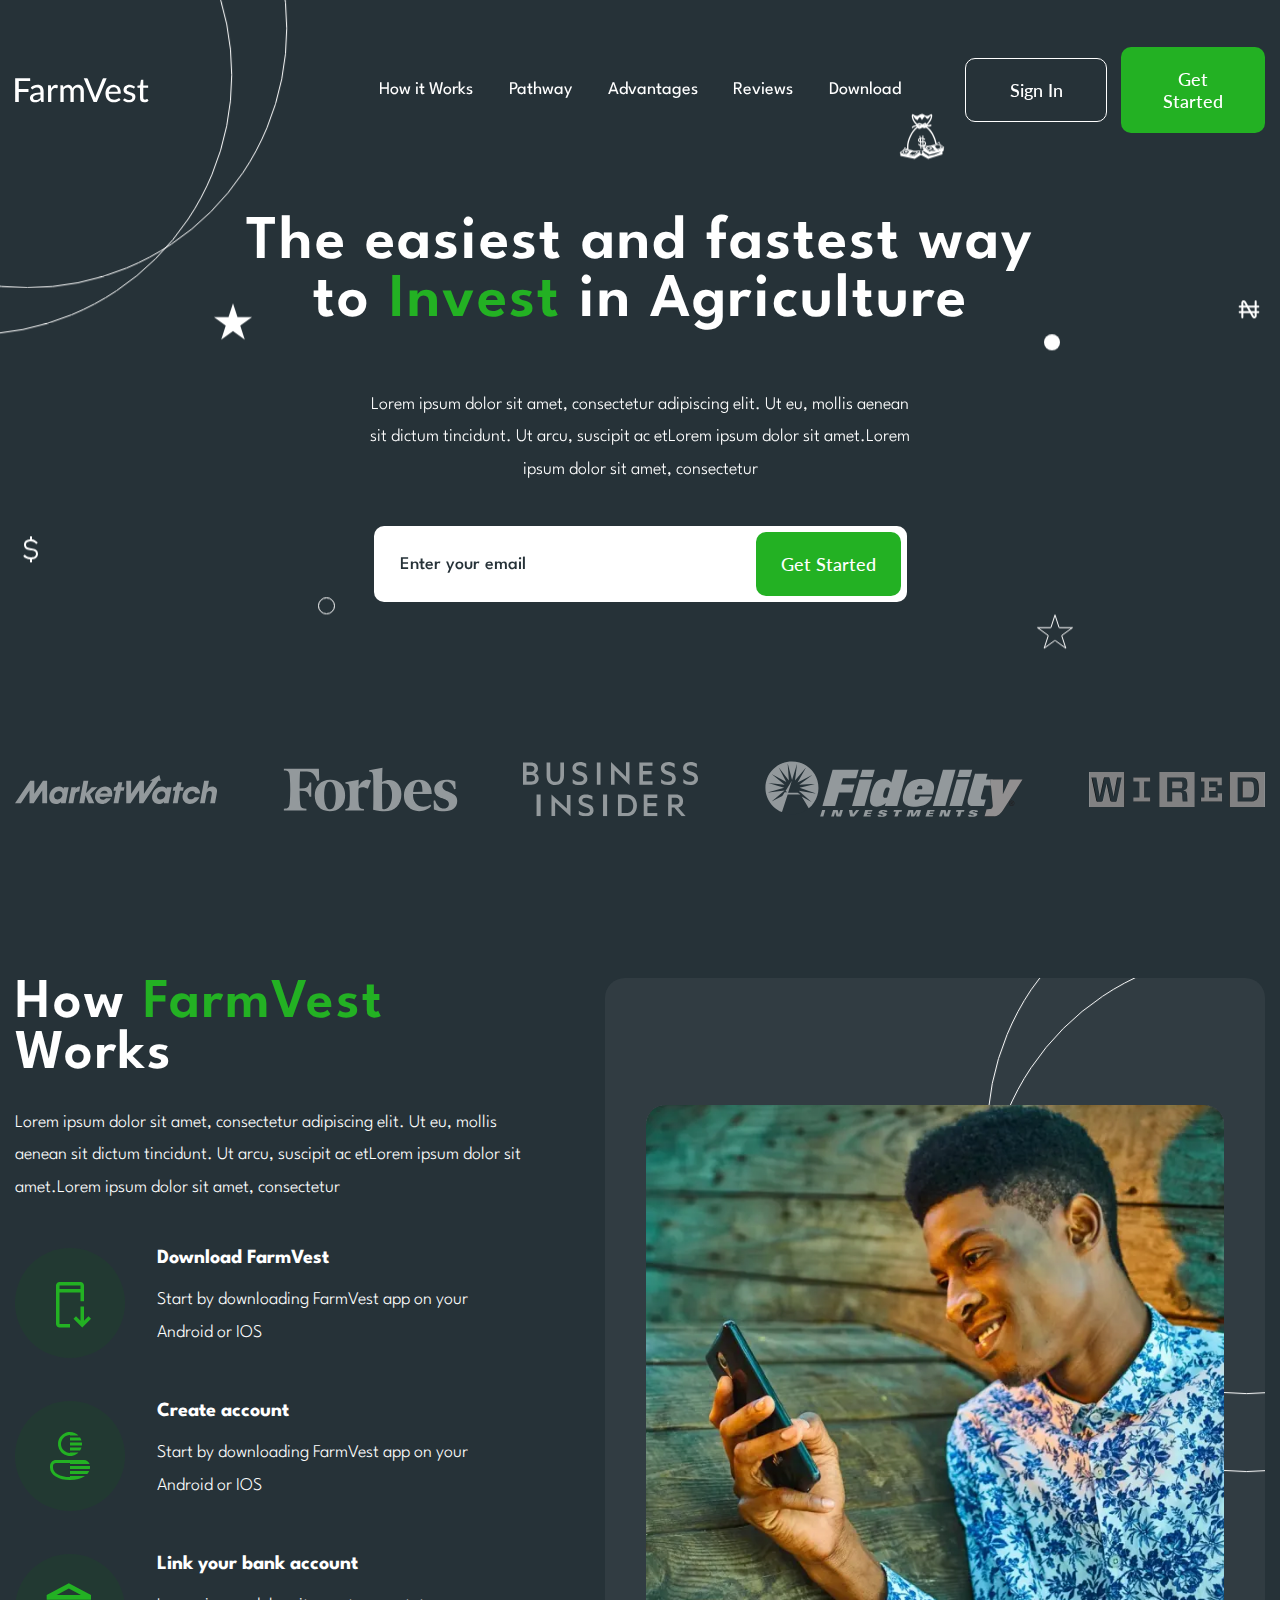
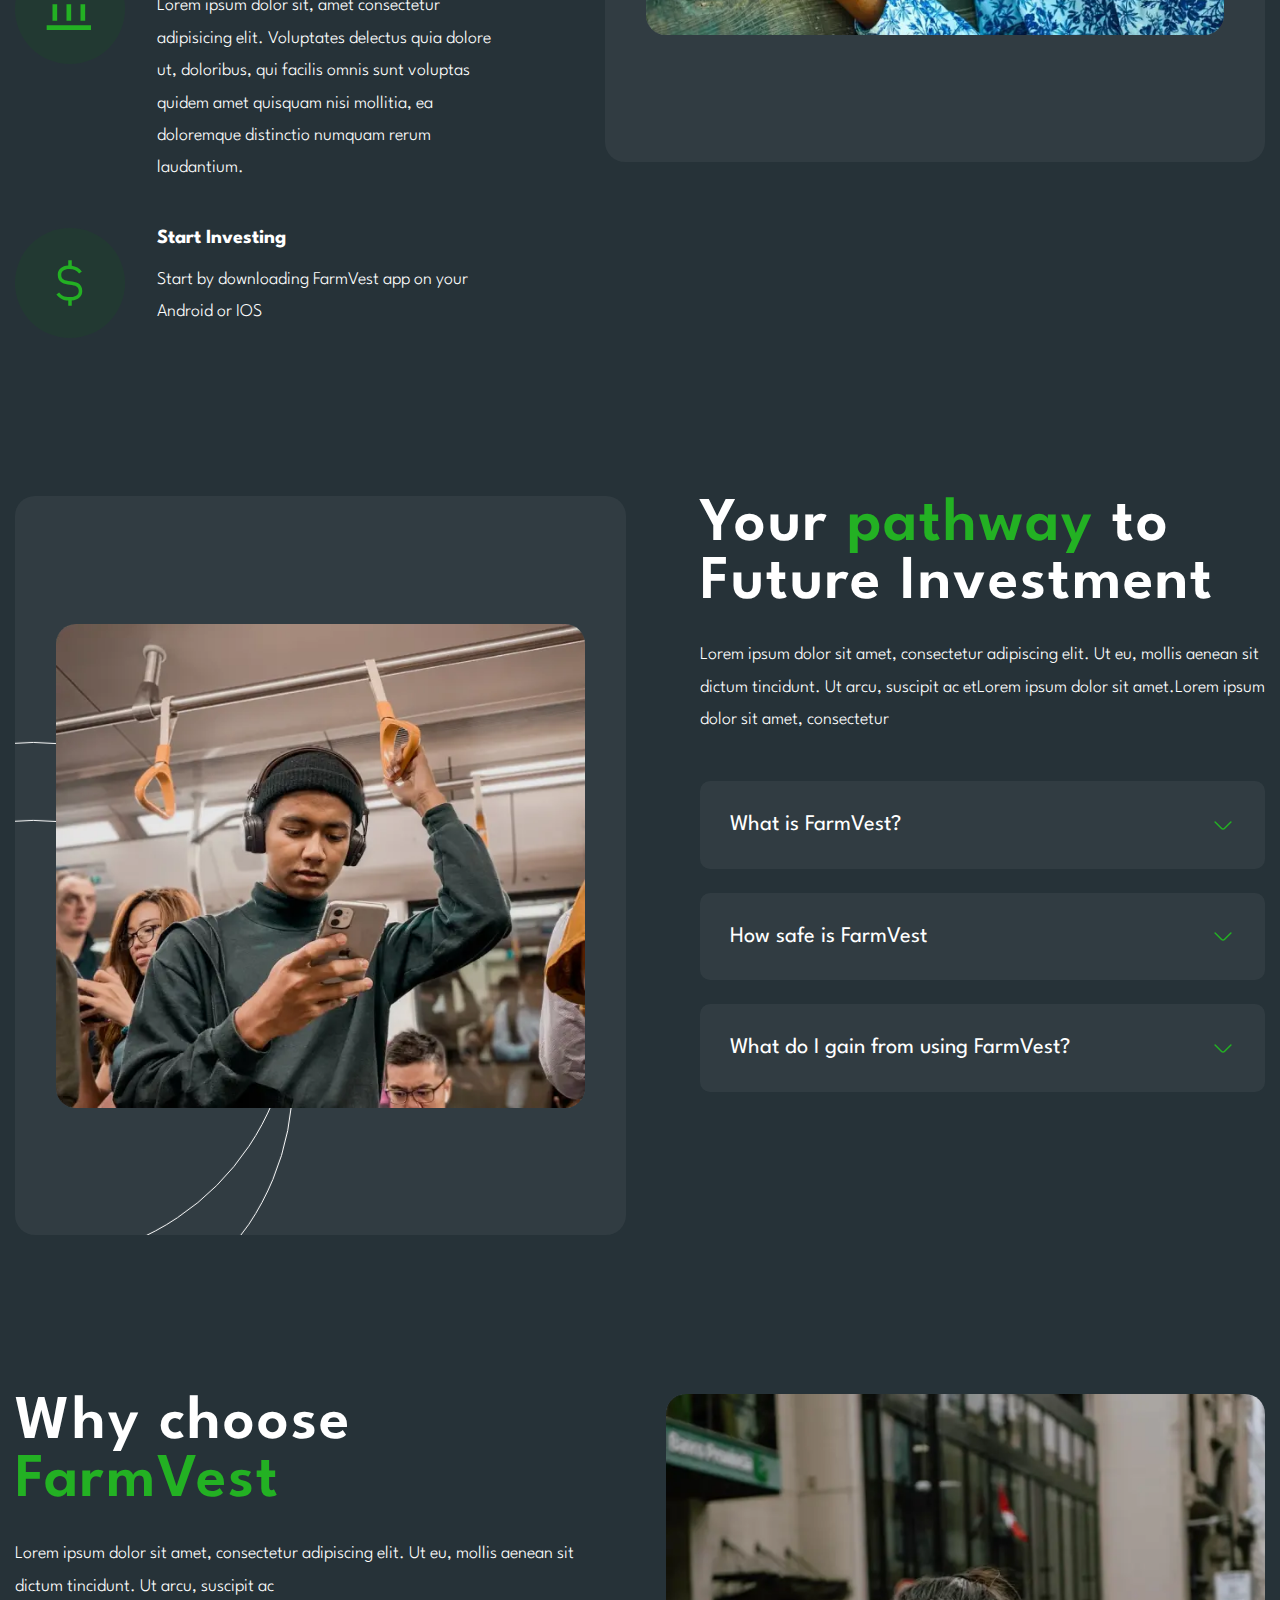
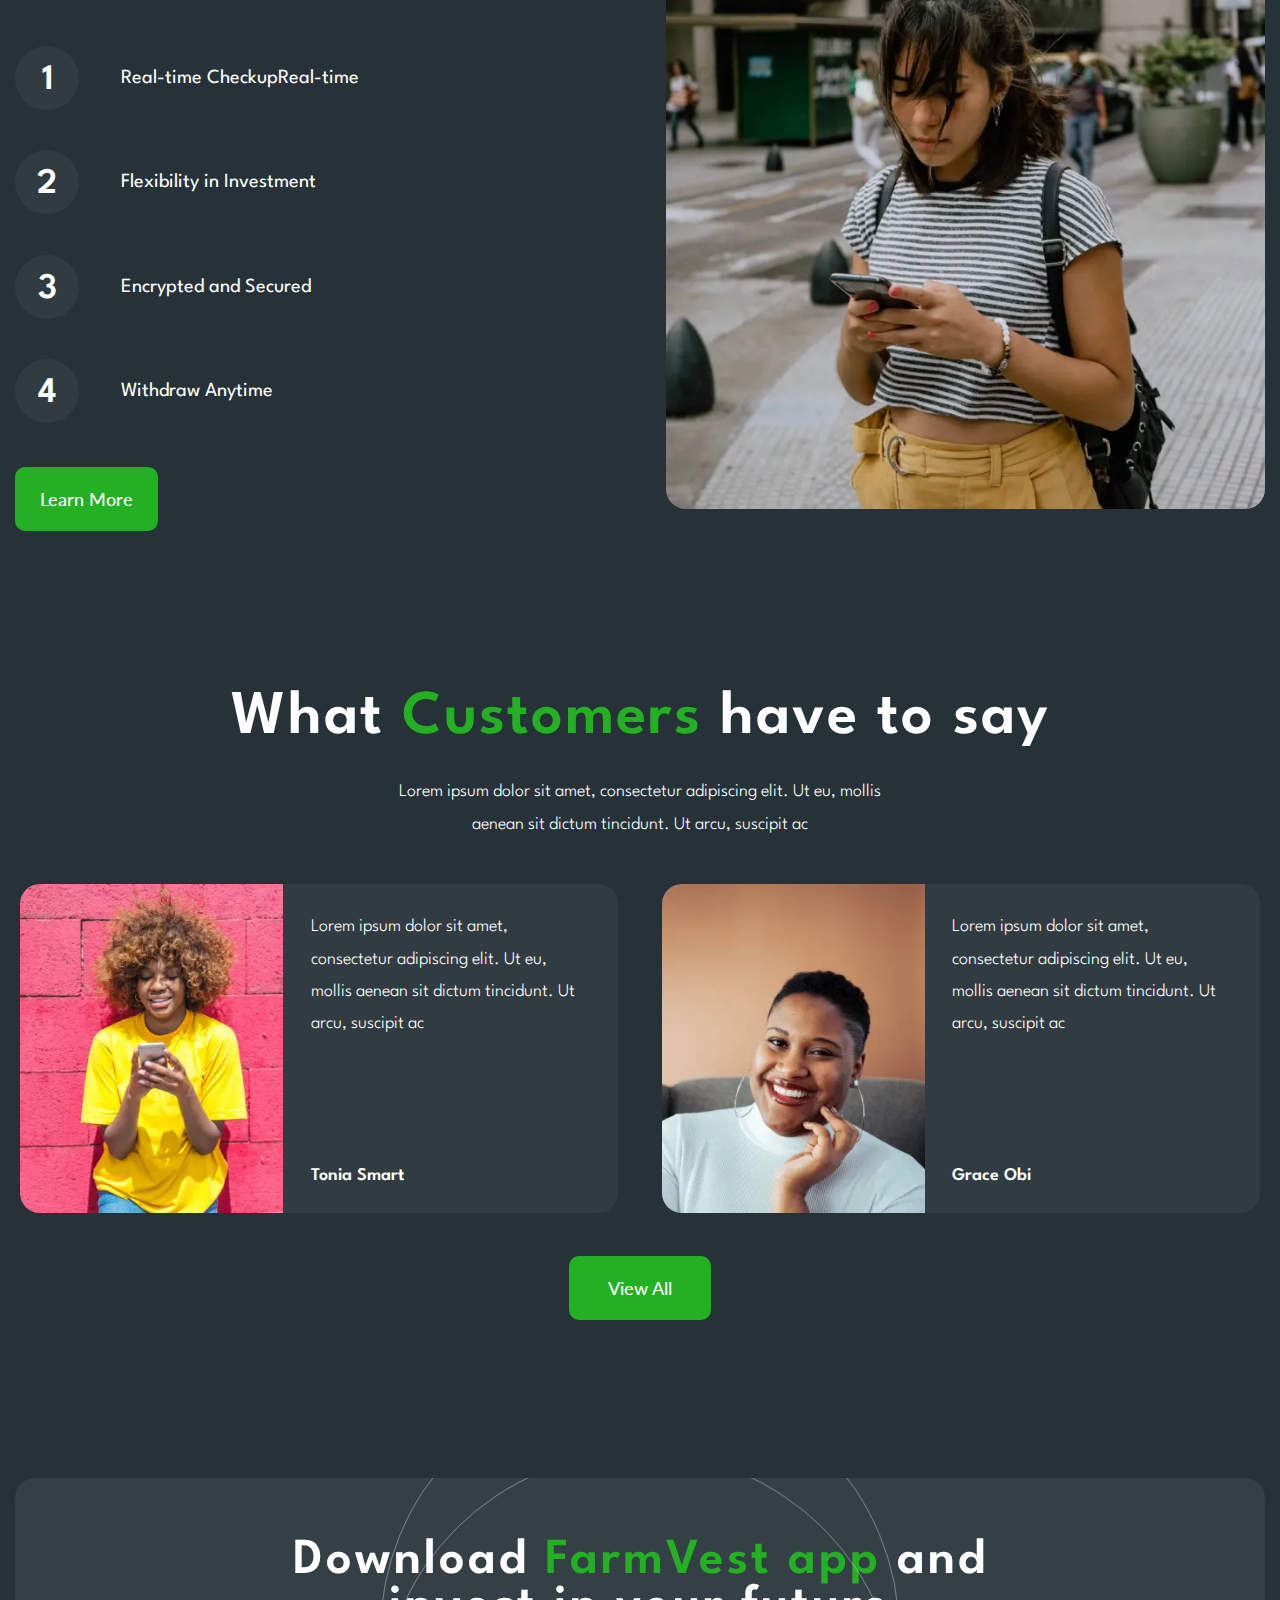
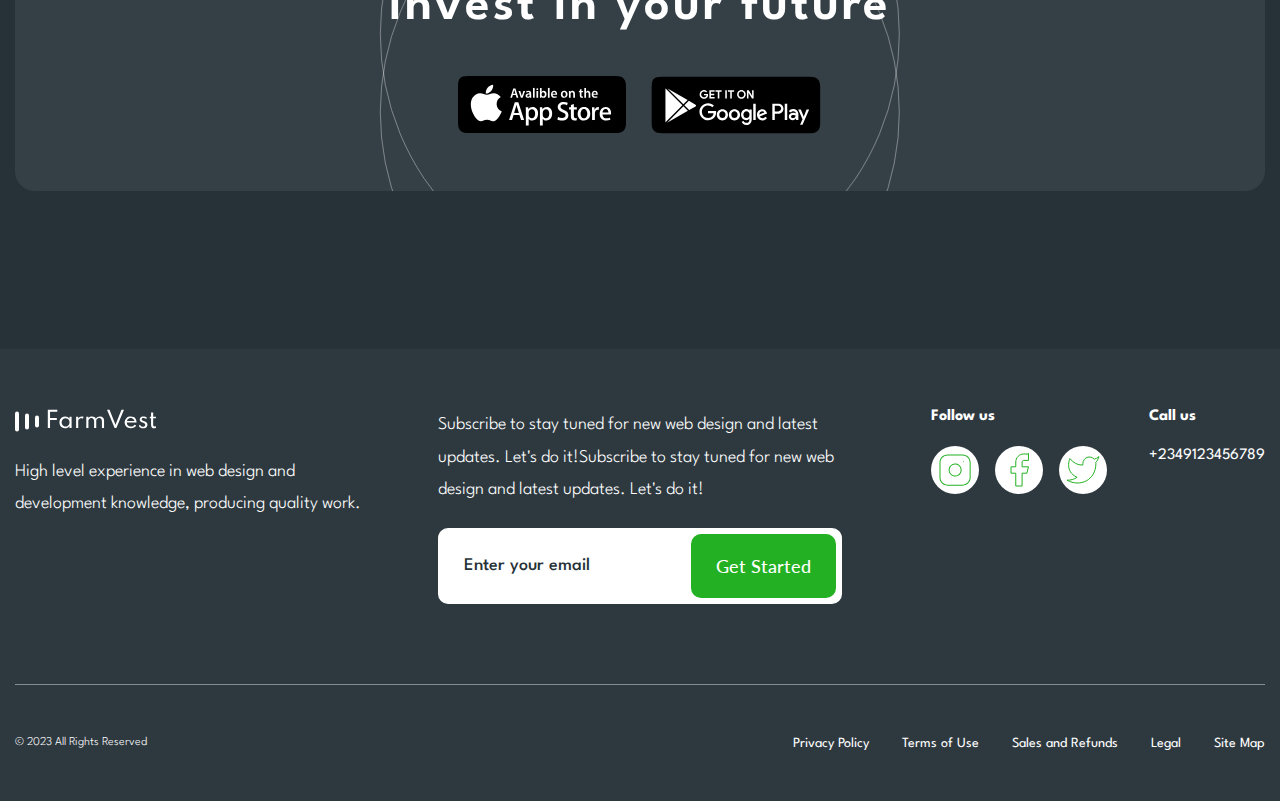
==== commit ec67f844: "Add files via upload" ====
--- a/home.html
+++ b/home.html
@@ -1,377 +1,377 @@
-<!DOCTYPE html>
-<html lang="en">
-
-<head>
-	<title>FarmVest</title>
-	<meta charset="UTF-8">
-	<meta name="format-detection" content="telephone=no">
-	<!-- <style>body{opacity: 0;}</style> -->
-	<link rel="stylesheet" href="css/style.min.css?_v=20250224132651">
-	<link rel="shortcut icon" href="favicon.ico">
-	<!-- <meta name="robots" content="noindex, nofollow"> -->
-	<meta name="viewport" content="width=device-width, initial-scale=1.0">
-</head>
-
-<body>
-	<div class="wrapper">
-		<header class="header">
-			<div class="header__container-big">
-				<a href="#" data-goto=".main-block" class="header__logo"><img src="img/logo.svg" alt="logo"></a>
-				<div class="header__menu menu">
-					<nav class="menu__body">
-						<ul class="menu__list">
-							<li class="menu__item"><a href="" data-goto=".how-works" data-goto-header class="menu__link">How it Works</a></li>
-							<li class="menu__item"><a href="" data-goto=".pathway" data-goto-header class="menu__link">Pathway</a></li>
-							<li class="menu__item"><a href="" data-goto=".why-choose" data-goto-header class="menu__link">Advantages</a></li>
-							<li class="menu__item"><a href="" data-goto=".reviews" data-goto-header class="menu__link">Reviews</a></li>
-							<li class="menu__item"><a href="" data-goto=".download" data-goto-header class="menu__link">Download</a></li>
-						</ul>
-					</nav>
-				</div>
-				<div class="header__actions">
-					<button type="button" class="header__button button button__border">Sign In</button>
-					<button type="button" data-da=".menu__body, 767.98" class="header__button button">Get Started</button>
-					<button type="button" class="menu__icon icon-menu"><span></span></button>
-				</div>
-			</div>
-		</header>
-		<main class="page">
-			<section class="page__main main-block">
-				<div data-prlx-parent class="main-block__container-big">
-					<div class="main-block__container">
-						<div class="main-block__content">
-							<h1 class="main-block__title title">
-								The easiest and fastest way to <span>Invest</span> in Agriculture
-							</h1>
-							<div class="main-block__text text">
-								Lorem ipsum dolor sit amet, consectetur adipiscing elit. Ut eu, mollis aenean sit dictum
-								tincidunt.
-								Ut arcu, suscipit ac etLorem ipsum dolor sit amet.Lorem ipsum dolor sit amet, consectetur
-							</div>
-							<div class="main-block__form">
-								<form action="#" class="form">
-									<input data-required="email" autocomplete="off" type="text" name="form[]" data-error="Error" placeholder="Enter your email" class="form__input">
-									<button type="submit" class="form__button button">Get Started</button>
-								</form>
-							</div>
-						</div>
-						<div data-coefficient="100" data-prlx data-direction="1" class="main-block__icons icons-main-block">
-							<div data-prlx-mouse data-prlx-cx="500" data-prlx-cy="500" data-prlx-dxr data-prlx-dyr class="icons-main-block__circle icons-main-block__circle_1"></div>
-							<div data-prlx-mouse data-prlx-cx="500" data-prlx-cy="500" class="icons-main-block__circle icons-main-block__circle_2"></div>
-							<div data-prlx-mouse data-prlx-cx="5" data-prlx-cy="5" class="icons-main-block__item icons-main-block__item_1">
-								<img src="img/main-block/icons/01.svg" alt="icon-1">
-							</div>
-							<div data-prlx-mouse data-prlx-cx="10" data-prlx-cy="10" data-prlx-dxr data-prlx-dyr class="icons-main-block__item icons-main-block__item_2">
-								<img src="img/main-block/icons/02.svg" alt="icon-2">
-							</div>
-							<div data-prlx-mouse data-prlx-cx="5" data-prlx-cy="5" class="icons-main-block__item icons-main-block__item_3">
-								<img src="img/main-block/icons/03.svg" alt="icon-3">
-							</div>
-							<div data-prlx-mouse data-prlx-cx="10" data-prlx-cy="10" data-prlx-dxr data-prlx-dyr class="icons-main-block__item icons-main-block__item_4">
-								<img src="img/main-block/icons/04.svg" alt="icon-4">
-							</div>
-							<div data-prlx-mouse data-prlx-cx="5" data-prlx-cy="5" class="icons-main-block__item icons-main-block__item_5">
-								<img src="img/main-block/icons/05.svg" alt="icon-5">
-							</div>
-							<div data-prlx-mouse data-prlx-cx="10" data-prlx-cy="10" data-prlx-dxr data-prlx-dyr class="icons-main-block__item icons-main-block__item_6">
-								<img src="img/main-block/icons/06.svg" alt="icon-6">
-							</div>
-							<div data-prlx-mouse data-prlx-cx="5" data-prlx-cy="5" class="icons-main-block__item icons-main-block__item_7">
-								<img src="img/main-block/icons/07.svg" alt="icon-7">
-							</div>
-						</div>
-					</div>
-				</div>
-			</section>
-			<div class="page__partners partners">
-				<div class="partners__container-big">
-					<div class="partners__container">
-						<div class="partners__item">
-							<img src="img/partners/01.svg" alt="partner">
-						</div>
-						<div class="partners__item">
-							<img src="img/partners/02.svg" alt="partner">
-						</div>
-						<div class="partners__item">
-							<img src="img/partners/03.svg" alt="partner">
-						</div>
-						<div class="partners__item">
-							<img src="img/partners/04.svg" alt="partner">
-						</div>
-						<div class="partners__item">
-							<img src="img/partners/05.svg" alt="partner">
-						</div>
-					</div>
-				</div>
-			</div>
-			<section class="page__how-works how-works">
-				<div class="how-works__container-big">
-					<div class="how-works__container">
-						<div class="how-works__content">
-							<h2 class="how-works__title title title_s64">How <span>FarmVest</span> Works</h2>
-							<p class="how-works__text text">Lorem ipsum dolor sit amet, consectetur adipiscing elit. Ut eu,
-								mollis
-								aenean sit dictum tincidunt. Ut arcu, suscipit ac etLorem ipsum dolor sit amet.Lorem ipsum dolor
-								sit amet, consectetur </p>
-							<div class="how-works__steps steps-how-works">
-								<div class="steps-how-works__item">
-									<div class="steps-how-works__icon">
-										<img src="img/how-works/icons/01.svg" alt="icon-1">
-									</div>
-									<div class="steps-how-works__body">
-										<h4 class="steps-how-works__title">Download FarmVest</h4>
-										<p class="steps-how-works__text text">Start by downloading FarmVest app on your Android or
-											IOS</p>
-									</div>
-								</div>
-								<div class="steps-how-works__item">
-									<div class="steps-how-works__icon">
-										<img src="img/how-works/icons/02.svg" alt="icon-2">
-									</div>
-									<div class="steps-how-works__body">
-										<h4 class="steps-how-works__title">Create account</h4>
-										<p class="steps-how-works__text text">Start by downloading FarmVest app on your Android or
-											IOS</p>
-									</div>
-								</div>
-								<div class="steps-how-works__item">
-									<div class="steps-how-works__icon">
-										<img src="img/how-works/icons/03.svg" alt="icon-3">
-									</div>
-									<div class="steps-how-works__body">
-										<h4 class="steps-how-works__title">Link your bank account</h4>
-										<p class="steps-how-works__text text">Lorem ipsum dolor sit, amet consectetur adipisicing
-											elit.
-											Voluptates delectus quia dolore ut, doloribus, qui facilis omnis sunt voluptas quidem
-											amet
-											quisquam nisi mollitia, ea doloremque distinctio numquam rerum laudantium.</p>
-									</div>
-								</div>
-								<div class="steps-how-works__item">
-									<div class="steps-how-works__icon">
-										<img src="img/how-works/icons/04.svg" alt="icon-4">
-									</div>
-									<div class="steps-how-works__body">
-										<h4 class="steps-how-works__title">Start Investing</h4>
-										<p class="steps-how-works__text text">Start by downloading FarmVest app on your Android or
-											IOS</p>
-									</div>
-								</div>
-							</div>
-						</div>
-						<div data-prlx-parent class="how-works__image image-block">
-							<div data-coefficient="100" data-prlx data-direction="-1" class="image-block__item">
-								<picture><source srcset="img/how-works/image.webp" type="image/webp"><img src="img/how-works/image.jpg" alt="image"></picture>
-							</div>
-							<div data-prlx-mouse data-prlx-cx="500" data-prlx-cy="500" data-prlx-dxr data-prlx-dyr class="image-block__circle image-block__circle_1"></div>
-							<div data-prlx-mouse data-prlx-cx="500" data-prlx-cy="500" class="image-block__circle image-block__circle_2"></div>
-						</div>
-					</div>
-				</div>
-			</section>
-			<section class="page__pathway pathway">
-				<div class="pathway__container-big">
-					<div class="pathway__container">
-						<div data-prlx-parent class="pathway__image image-block">
-							<div data-coefficient="100" data-prlx data-direction="-1" class="image-block__item">
-								<picture><source srcset="img/pathway/image.webp" type="image/webp"><img src="img/pathway/image.jpg" alt="image"></picture>
-							</div>
-							<div data-prlx-mouse data-prlx-cx="500" data-prlx-cy="500" data-prlx-dxr data-prlx-dyr class="image-block__circle image-block__circle_1"></div>
-							<div data-prlx-mouse data-prlx-cx="500" data-prlx-cy="500" class="image-block__circle image-block__circle_2"></div>
-						</div>
-						<div class="pathway__content">
-							<h2 class="pathway__title title">Your <span>pathway</span> to Future Investment</h2>
-							<p class="pathway__text text">Lorem ipsum dolor sit amet, consectetur adipiscing elit. Ut eu,
-								mollis aenean sit dictum tincidunt. Ut arcu, suscipit ac etLorem ipsum dolor sit amet.Lorem
-								ipsum dolor sit amet, consectetur </p>
-							<div data-spollers data-one-spoller class="pathway__spollers spollers-pathway">
-								<details class="spollers-pathway__item">
-									<summary class="spollers-pathway__title">What is FarmVest?</summary>
-									<!--data-spoller-close-->
-									<div class="spollers-pathway__body text">Lorem ipsum dolor sit amet consectetur adipisicing
-										elit.
-										Dolor
-										inventore quae aut maiores quibusdam alias saepe iste fugit corporis asperiores fugiat qui
-										repellendus, minima eaque possimus recusandae numquam nam eum.</div>
-								</details>
-								<!-- data-open -->
-								<details class="spollers-pathway__item">
-									<summary class="spollers-pathway__title">How safe is FarmVest</summary>
-									<div class="spollers-pathway__body text">Lorem ipsum dolor sit amet consectetur adipisicing
-										elit.
-										Dolor
-										inventore quae aut maiores quibusdam alias saepe iste fugit corporis asperiores fugiat qui
-										repellendus, minima eaque possimus recusandae numquam nam eum.Lorem ipsum dolor sit amet
-										consectetur adipisicing
-										elit.
-										Dolor
-										inventore quae aut maiores quibusdam alias saepe iste fugit corporis asperiores fugiat qui
-										repellendus, minima eaque possimus recusandae numquam nam eum.Lorem ipsum dolor sit amet
-										consectetur adipisicing
-										elit.
-										Dolor
-										inventore quae aut maiores quibusdam alias saepe iste fugit corporis asperiores fugiat qui
-										repellendus, minima eaque possimus recusandae numquam nam eum.</div>
-								</details>
-								<details class="spollers-pathway__item">
-									<summary class="spollers-pathway__title">What do I gain from using
-										FarmVest?</summary>
-									<div class="spollers-pathway__body text">Lorem ipsum dolor sit amet consectetur adipisicing
-										elit.
-										Dolor
-										inventore quae aut maiores quibusdam alias saepe iste fugit corporis asperiores fugiat qui
-										repellendus, minima eaque possimus recusandae numquam nam eum.</div>
-								</details>
-							</div>
-						</div>
-					</div>
-				</div>
-			</section>
-			<section class="page__why-choose why-choose">
-				<div class="why-choose__container-big">
-					<div class="why-choose__container">
-						<div class="why-choose__content">
-							<h2 class="why-choose__title title">Why choose <span>FarmVest</span></h2>
-							<p class="why-choose__text text">Lorem ipsum dolor sit amet, consectetur adipiscing elit. Ut eu,
-								mollis aenean sit dictum tincidunt. Ut arcu, suscipit ac</p>
-							<ol class="why-choose__list list-why-choose">
-								<li class="list-why-choose__item">Real-time CheckupReal-time</li>
-								<li class="list-why-choose__item">Flexibility in Investment</li>
-								<li class="list-why-choose__item">Encrypted and Secured</li>
-								<li class="list-why-choose__item">Withdraw Anytime</li>
-							</ol>
-							<a href="#" class="why-choose__button button">Learn More</a>
-						</div>
-						<div data-prlx-parent class="why-choose__image">
-							<picture><source srcset="img/why-choose/image.webp" type="image/webp"><img src="img/why-choose/image.jpg" alt="image"></picture>
-						</div>
-					</div>
-				</div>
-			</section>
-			<section class="page__reviews reviews">
-				<div class="reviews__container-big">
-					<div class="reviews__container">
-						<div class="reviews__title title">What <span>Customers</span> have to say</div>
-						<div class="reviews__text text">Lorem ipsum dolor sit amet, consectetur adipiscing elit. Ut eu, mollis
-							aenean sit dictum tincidunt. Ut arcu, suscipit ac</div>
-						<div class="reviews__items">
-							<div class="reviews__item item-reviews">
-								<div class="item-reviews__image-ibg">
-									<picture><source srcset="img/reviews/image-01.webp" type="image/webp"><img src="img/reviews/image-01.jpg" alt="image"></picture>
-								</div>
-								<div class="item-reviews__body">
-									<div class="item-reviews__text text">Lorem ipsum dolor sit amet, consectetur adipiscing elit.
-										Ut
-										eu, mollis aenean sit dictum tincidunt. Ut arcu, suscipit ac</div>
-									<div class="item-reviews__name">Tonia Smart</div>
-								</div>
-							</div>
-							<div class="reviews__item item-reviews">
-								<div class="item-reviews__image-ibg">
-									<picture><source srcset="img/reviews/image-02.webp" type="image/webp"><img src="img/reviews/image-02.jpg" alt="image"></picture>
-								</div>
-								<div class="item-reviews__body">
-									<div class="item-reviews__text text">Lorem ipsum dolor sit amet, consectetur adipiscing elit.
-										Ut
-										eu, mollis aenean sit dictum tincidunt. Ut arcu, suscipit ac</div>
-									<div class="item-reviews__name">Grace Obi</div>
-								</div>
-							</div>
-						</div>
-						<button type="button" class="reviews__button button">View All</button>
-					</div>
-				</div>
-			</section>
-			<section class="page__download download">
-				<div class="download__container-big">
-					<div class="download__container">
-						<div class="download__body">
-							<h2 class="download__title title title_s56">Download <span>FarmVest app</span> and invest in your
-								future</h2>
-							<div class="download__apps">
-								<a href="#" class="download__app">
-									<img src="img/download/app-store.svg" alt="AppleStore">
-								</a>
-								<a href="#" class="download__app">
-									<img src="img/download/google-play.svg" alt="GooglePlay">
-								</a>
-							</div>
-							<div data-prlx-mouse data-prlx-cx="500" data-prlx-cy="500" class="download__circle download__circle_1"></div>
-							<div data-prlx-mouse data-prlx-cx="500" data-prlx-cy="500" data-prlx-dxr data-prlx-dyr class="download__circle download__circle_2"></div>
-						</div>
-					</div>
-				</div>
-			</section>
-		</main>
-		<footer class="footer">
-			<div class="footer__container-big">
-				<div class="footer__main main-footer">
-					<div class="main-footer__info">
-						<a href="#" data-goto=".main-block" class="main-footer__logo">
-							<img src="img/footer-logo.svg" alt="FooterLogo">
-						</a>
-						<p class="main-footer__text text">High level experience in web design and development knowledge, producing
-							quality work.</p>
-					</div>
-					<div class="main-footer__form form-footer">
-						<div class="form-footer__text text"><span> Subscribe to stay tuned for new web design and latest updates.
-								Let's do it!Subscribe to stay tuned for new web design and latest updates.
-								Let's do it!</span>
-						</div>
-						<div class="form-footer__form">
-							<form action="#" class="form">
-								<input data-required="email" autocomplete="off" type="text" name="form[]" data-error="Error" placeholder="Enter your email" class="form__input">
-								<button type="submit" class="form__button button">Get Started</button>
-							</form>
-						</div>
-					</div>
-					<div class="main-footer__contacts contacts-footer">
-						<div class="contacts-footer__social">
-							<div class="contacts-footer__label">Follow us</div>
-							<div class="contacts-footer__items">
-								<a href="#" class="contacts-footer__item">
-									<img src="img/icons/social-inst.svg" alt="Instagram">
-								</a>
-								<a href="#" class="contacts-footer__item">
-									<img src="img/icons/social-fb.svg" alt="Facebook">
-								</a>
-								<a href="#" class="contacts-footer__item">
-									<img src="img/icons/social-twitter.svg" alt="Twitter">
-								</a>
-							</div>
-						</div>
-						<div class="contacts-footer__call">
-							<div class="contacts-footer__label">Call us</div>
-							<a href="tel:+2349123456789" class="contacts-footer__phone">+2349123456789</a>
-						</div>
-					</div>
-				</div>
-				<div class="footer__bottom">
-					<div class="footer__copy">© 2023 All Rights Reserved</div>
-					<nav class="footer__menu menu-footer">
-						<ul class="menu-footer__list">
-							<li class="menu-footer__item">
-								<a href="" class="menu-footer__link">Privacy Policy</a>
-							</li>
-							<li class="menu-footer__item">
-								<a href="" class="menu-footer__link">Terms of Use</a>
-							</li>
-							<li class="menu-footer__item">
-								<a href="" class="menu-footer__link">Sales and Refunds</a>
-							</li>
-							<li class="menu-footer__item">
-								<a href="" class="menu-footer__link">Legal</a>
-							</li>
-							<li class="menu-footer__item">
-								<a href="" class="menu-footer__link">Site Map</a>
-							</li>
-						</ul>
-					</nav>
-				</div>
-			</div>
-		</footer>
-	</div>
-	<script src="js/app.min.js?_v=20250224132651"></script>
-</body>
-
+<!DOCTYPE html>
+<html lang="en">
+
+<head>
+	<title>FarmVest</title>
+	<meta charset="UTF-8">
+	<meta name="format-detection" content="telephone=no">
+	<!-- <style>body{opacity: 0;}</style> -->
+	<link rel="stylesheet" href="css/style.min.css?_v=20250226141509">
+	<link rel="shortcut icon" href="favicon.ico">
+	<!-- <meta name="robots" content="noindex, nofollow"> -->
+	<meta name="viewport" content="width=device-width, initial-scale=1.0">
+</head>
+
+<body>
+	<div class="wrapper">
+		<header class="header">
+			<div class="header__container-big">
+				<a href="#" data-goto=".main-block" class="header__logo"><img src="img/logo.svg" alt="logo"></a>
+				<div class="header__menu menu">
+					<nav class="menu__body">
+						<ul class="menu__list">
+							<li class="menu__item"><a href="" data-goto=".how-works" data-goto-header class="menu__link">How it Works</a></li>
+							<li class="menu__item"><a href="" data-goto=".pathway" data-goto-header class="menu__link">Pathway</a></li>
+							<li class="menu__item"><a href="" data-goto=".why-choose" data-goto-header class="menu__link">Advantages</a></li>
+							<li class="menu__item"><a href="" data-goto=".reviews" data-goto-header class="menu__link">Reviews</a></li>
+							<li class="menu__item"><a href="" data-goto=".download" data-goto-header class="menu__link">Download</a></li>
+						</ul>
+					</nav>
+				</div>
+				<div class="header__actions">
+					<button type="button" class="header__button button button__border">Sign In</button>
+					<button type="button" data-da=".menu__body, 767.98" class="header__button button">Get Started</button>
+					<button type="button" class="menu__icon icon-menu"><span></span></button>
+				</div>
+			</div>
+		</header>
+		<main class="page">
+			<section class="page__main main-block">
+				<div data-prlx-parent class="main-block__container-big">
+					<div class="main-block__container">
+						<div class="main-block__content">
+							<h1 class="main-block__title title">
+								The easiest and fastest way to <span>Invest</span> in Agriculture
+							</h1>
+							<div class="main-block__text text">
+								Lorem ipsum dolor sit amet, consectetur adipiscing elit. Ut eu, mollis aenean sit dictum
+								tincidunt.
+								Ut arcu, suscipit ac etLorem ipsum dolor sit amet.Lorem ipsum dolor sit amet, consectetur
+							</div>
+							<div class="main-block__form">
+								<form action="#" class="form">
+									<input data-required="email" autocomplete="off" type="text" name="form[]" data-error="Error" placeholder="Enter your email" class="form__input">
+									<button type="submit" class="form__button button">Get Started</button>
+								</form>
+							</div>
+						</div>
+						<div data-coefficient="100" data-prlx data-direction="1" class="main-block__icons icons-main-block">
+							<div data-prlx-mouse data-prlx-cx="500" data-prlx-cy="500" data-prlx-dxr data-prlx-dyr class="icons-main-block__circle icons-main-block__circle_1"></div>
+							<div data-prlx-mouse data-prlx-cx="500" data-prlx-cy="500" class="icons-main-block__circle icons-main-block__circle_2"></div>
+							<div data-prlx-mouse data-prlx-cx="5" data-prlx-cy="5" class="icons-main-block__item icons-main-block__item_1">
+								<img src="img/main-block/icons/01.svg" alt="icon-1">
+							</div>
+							<div data-prlx-mouse data-prlx-cx="10" data-prlx-cy="10" data-prlx-dxr data-prlx-dyr class="icons-main-block__item icons-main-block__item_2">
+								<img src="img/main-block/icons/02.svg" alt="icon-2">
+							</div>
+							<div data-prlx-mouse data-prlx-cx="5" data-prlx-cy="5" class="icons-main-block__item icons-main-block__item_3">
+								<img src="img/main-block/icons/03.svg" alt="icon-3">
+							</div>
+							<div data-prlx-mouse data-prlx-cx="10" data-prlx-cy="10" data-prlx-dxr data-prlx-dyr class="icons-main-block__item icons-main-block__item_4">
+								<img src="img/main-block/icons/04.svg" alt="icon-4">
+							</div>
+							<div data-prlx-mouse data-prlx-cx="5" data-prlx-cy="5" class="icons-main-block__item icons-main-block__item_5">
+								<img src="img/main-block/icons/05.svg" alt="icon-5">
+							</div>
+							<div data-prlx-mouse data-prlx-cx="10" data-prlx-cy="10" data-prlx-dxr data-prlx-dyr class="icons-main-block__item icons-main-block__item_6">
+								<img src="img/main-block/icons/06.svg" alt="icon-6">
+							</div>
+							<div data-prlx-mouse data-prlx-cx="5" data-prlx-cy="5" class="icons-main-block__item icons-main-block__item_7">
+								<img src="img/main-block/icons/07.svg" alt="icon-7">
+							</div>
+						</div>
+					</div>
+				</div>
+			</section>
+			<div class="page__partners partners">
+				<div class="partners__container-big">
+					<div class="partners__container">
+						<div class="partners__item">
+							<img src="img/partners/01.svg" alt="partner">
+						</div>
+						<div class="partners__item">
+							<img src="img/partners/02.svg" alt="partner">
+						</div>
+						<div class="partners__item">
+							<img src="img/partners/03.svg" alt="partner">
+						</div>
+						<div class="partners__item">
+							<img src="img/partners/04.svg" alt="partner">
+						</div>
+						<div class="partners__item">
+							<img src="img/partners/05.svg" alt="partner">
+						</div>
+					</div>
+				</div>
+			</div>
+			<section class="page__how-works how-works">
+				<div class="how-works__container-big">
+					<div class="how-works__container">
+						<div class="how-works__content">
+							<h2 class="how-works__title title title_s64">How <span>FarmVest</span> Works</h2>
+							<p class="how-works__text text">Lorem ipsum dolor sit amet, consectetur adipiscing elit. Ut eu,
+								mollis
+								aenean sit dictum tincidunt. Ut arcu, suscipit ac etLorem ipsum dolor sit amet.Lorem ipsum dolor
+								sit amet, consectetur </p>
+							<div class="how-works__steps steps-how-works">
+								<div class="steps-how-works__item">
+									<div class="steps-how-works__icon">
+										<img src="img/how-works/icons/01.svg" alt="icon-1">
+									</div>
+									<div class="steps-how-works__body">
+										<h4 class="steps-how-works__title">Download FarmVest</h4>
+										<p class="steps-how-works__text text">Start by downloading FarmVest app on your Android or
+											IOS</p>
+									</div>
+								</div>
+								<div class="steps-how-works__item">
+									<div class="steps-how-works__icon">
+										<img src="img/how-works/icons/02.svg" alt="icon-2">
+									</div>
+									<div class="steps-how-works__body">
+										<h4 class="steps-how-works__title">Create account</h4>
+										<p class="steps-how-works__text text">Start by downloading FarmVest app on your Android or
+											IOS</p>
+									</div>
+								</div>
+								<div class="steps-how-works__item">
+									<div class="steps-how-works__icon">
+										<img src="img/how-works/icons/03.svg" alt="icon-3">
+									</div>
+									<div class="steps-how-works__body">
+										<h4 class="steps-how-works__title">Link your bank account</h4>
+										<p class="steps-how-works__text text">Lorem ipsum dolor sit, amet consectetur adipisicing
+											elit.
+											Voluptates delectus quia dolore ut, doloribus, qui facilis omnis sunt voluptas quidem
+											amet
+											quisquam nisi mollitia, ea doloremque distinctio numquam rerum laudantium.</p>
+									</div>
+								</div>
+								<div class="steps-how-works__item">
+									<div class="steps-how-works__icon">
+										<img src="img/how-works/icons/04.svg" alt="icon-4">
+									</div>
+									<div class="steps-how-works__body">
+										<h4 class="steps-how-works__title">Start Investing</h4>
+										<p class="steps-how-works__text text">Start by downloading FarmVest app on your Android or
+											IOS</p>
+									</div>
+								</div>
+							</div>
+						</div>
+						<div data-prlx-parent class="how-works__image image-block">
+							<div data-coefficient="100" data-prlx data-direction="-1" class="image-block__item">
+								<picture><source srcset="img/how-works/image.webp" type="image/webp"><img src="img/how-works/image.jpg" alt="image"></picture>
+							</div>
+							<div data-prlx-mouse data-prlx-cx="500" data-prlx-cy="500" data-prlx-dxr data-prlx-dyr class="image-block__circle image-block__circle_1"></div>
+							<div data-prlx-mouse data-prlx-cx="500" data-prlx-cy="500" class="image-block__circle image-block__circle_2"></div>
+						</div>
+					</div>
+				</div>
+			</section>
+			<section class="page__pathway pathway">
+				<div class="pathway__container-big">
+					<div class="pathway__container">
+						<div data-prlx-parent class="pathway__image image-block">
+							<div data-coefficient="100" data-prlx data-direction="-1" class="image-block__item">
+								<picture><source srcset="img/pathway/image.webp" type="image/webp"><img src="img/pathway/image.jpg" alt="image"></picture>
+							</div>
+							<div data-prlx-mouse data-prlx-cx="500" data-prlx-cy="500" data-prlx-dxr data-prlx-dyr class="image-block__circle image-block__circle_1"></div>
+							<div data-prlx-mouse data-prlx-cx="500" data-prlx-cy="500" class="image-block__circle image-block__circle_2"></div>
+						</div>
+						<div class="pathway__content">
+							<h2 class="pathway__title title">Your <span>pathway</span> to Future Investment</h2>
+							<p class="pathway__text text">Lorem ipsum dolor sit amet, consectetur adipiscing elit. Ut eu,
+								mollis aenean sit dictum tincidunt. Ut arcu, suscipit ac etLorem ipsum dolor sit amet.Lorem
+								ipsum dolor sit amet, consectetur </p>
+							<div data-spollers data-one-spoller class="pathway__spollers spollers-pathway">
+								<details class="spollers-pathway__item">
+									<summary class="spollers-pathway__title">What is FarmVest?</summary>
+									<!--data-spoller-close-->
+									<div class="spollers-pathway__body text">Lorem ipsum dolor sit amet consectetur adipisicing
+										elit.
+										Dolor
+										inventore quae aut maiores quibusdam alias saepe iste fugit corporis asperiores fugiat qui
+										repellendus, minima eaque possimus recusandae numquam nam eum.</div>
+								</details>
+								<!-- data-open -->
+								<details class="spollers-pathway__item">
+									<summary class="spollers-pathway__title">How safe is FarmVest</summary>
+									<div class="spollers-pathway__body text">Lorem ipsum dolor sit amet consectetur adipisicing
+										elit.
+										Dolor
+										inventore quae aut maiores quibusdam alias saepe iste fugit corporis asperiores fugiat qui
+										repellendus, minima eaque possimus recusandae numquam nam eum.Lorem ipsum dolor sit amet
+										consectetur adipisicing
+										elit.
+										Dolor
+										inventore quae aut maiores quibusdam alias saepe iste fugit corporis asperiores fugiat qui
+										repellendus, minima eaque possimus recusandae numquam nam eum.Lorem ipsum dolor sit amet
+										consectetur adipisicing
+										elit.
+										Dolor
+										inventore quae aut maiores quibusdam alias saepe iste fugit corporis asperiores fugiat qui
+										repellendus, minima eaque possimus recusandae numquam nam eum.</div>
+								</details>
+								<details class="spollers-pathway__item">
+									<summary class="spollers-pathway__title">What do I gain from using
+										FarmVest?</summary>
+									<div class="spollers-pathway__body text">Lorem ipsum dolor sit amet consectetur adipisicing
+										elit.
+										Dolor
+										inventore quae aut maiores quibusdam alias saepe iste fugit corporis asperiores fugiat qui
+										repellendus, minima eaque possimus recusandae numquam nam eum.</div>
+								</details>
+							</div>
+						</div>
+					</div>
+				</div>
+			</section>
+			<section class="page__why-choose why-choose">
+				<div class="why-choose__container-big">
+					<div class="why-choose__container">
+						<div class="why-choose__content">
+							<h2 class="why-choose__title title">Why choose <span>FarmVest</span></h2>
+							<p class="why-choose__text text">Lorem ipsum dolor sit amet, consectetur adipiscing elit. Ut eu,
+								mollis aenean sit dictum tincidunt. Ut arcu, suscipit ac</p>
+							<ol class="why-choose__list list-why-choose">
+								<li class="list-why-choose__item">Real-time CheckupReal-time</li>
+								<li class="list-why-choose__item">Flexibility in Investment</li>
+								<li class="list-why-choose__item">Encrypted and Secured</li>
+								<li class="list-why-choose__item">Withdraw Anytime</li>
+							</ol>
+							<a href="#" class="why-choose__button button">Learn More</a>
+						</div>
+						<div data-prlx-parent class="why-choose__image">
+							<picture><source srcset="img/why-choose/image.webp" type="image/webp"><img src="img/why-choose/image.jpg" alt="image"></picture>
+						</div>
+					</div>
+				</div>
+			</section>
+			<section class="page__reviews reviews">
+				<div class="reviews__container-big">
+					<div class="reviews__container">
+						<div class="reviews__title title">What <span>Customers</span> have to say</div>
+						<div class="reviews__text text">Lorem ipsum dolor sit amet, consectetur adipiscing elit. Ut eu, mollis
+							aenean sit dictum tincidunt. Ut arcu, suscipit ac</div>
+						<div class="reviews__items">
+							<div class="reviews__item item-reviews">
+								<div class="item-reviews__image-ibg">
+									<picture><source srcset="img/reviews/image-01.webp" type="image/webp"><img src="img/reviews/image-01.jpg" alt="image"></picture>
+								</div>
+								<div class="item-reviews__body">
+									<div class="item-reviews__text text">Lorem ipsum dolor sit amet, consectetur adipiscing elit.
+										Ut
+										eu, mollis aenean sit dictum tincidunt. Ut arcu, suscipit ac</div>
+									<div class="item-reviews__name">Tonia Smart</div>
+								</div>
+							</div>
+							<div class="reviews__item item-reviews">
+								<div class="item-reviews__image-ibg">
+									<picture><source srcset="img/reviews/image-02.webp" type="image/webp"><img src="img/reviews/image-02.jpg" alt="image"></picture>
+								</div>
+								<div class="item-reviews__body">
+									<div class="item-reviews__text text">Lorem ipsum dolor sit amet, consectetur adipiscing elit.
+										Ut
+										eu, mollis aenean sit dictum tincidunt. Ut arcu, suscipit ac</div>
+									<div class="item-reviews__name">Grace Obi</div>
+								</div>
+							</div>
+						</div>
+						<button type="button" class="reviews__button button">View All</button>
+					</div>
+				</div>
+			</section>
+			<section class="page__download download">
+				<div class="download__container-big">
+					<div class="download__container">
+						<div class="download__body">
+							<h2 class="download__title title title_s56">Download <span>FarmVest app</span> and invest in your
+								future</h2>
+							<div class="download__apps">
+								<a href="#" class="download__app">
+									<img src="img/download/app-store.svg" alt="AppleStore">
+								</a>
+								<a href="#" class="download__app">
+									<img src="img/download/google-play.svg" alt="GooglePlay">
+								</a>
+							</div>
+							<div data-prlx-mouse data-prlx-cx="500" data-prlx-cy="500" class="download__circle download__circle_1"></div>
+							<div data-prlx-mouse data-prlx-cx="500" data-prlx-cy="500" data-prlx-dxr data-prlx-dyr class="download__circle download__circle_2"></div>
+						</div>
+					</div>
+				</div>
+			</section>
+		</main>
+		<footer class="footer">
+			<div class="footer__container-big">
+				<div class="footer__main main-footer">
+					<div class="main-footer__info">
+						<a href="#" data-goto=".main-block" class="main-footer__logo">
+							<img src="img/footer-logo.svg" alt="FooterLogo">
+						</a>
+						<p class="main-footer__text text">High level experience in web design and development knowledge, producing
+							quality work.</p>
+					</div>
+					<div class="main-footer__form form-footer">
+						<div class="form-footer__text text"><span> Subscribe to stay tuned for new web design and latest updates.
+								Let's do it!Subscribe to stay tuned for new web design and latest updates.
+								Let's do it!</span>
+						</div>
+						<div class="form-footer__form">
+							<form action="#" class="form">
+								<input data-required="email" autocomplete="off" type="text" name="form[]" data-error="Error" placeholder="Enter your email" class="form__input">
+								<button type="submit" class="form__button button">Get Started</button>
+							</form>
+						</div>
+					</div>
+					<div class="main-footer__contacts contacts-footer">
+						<div class="contacts-footer__social">
+							<div class="contacts-footer__label">Follow us</div>
+							<div class="contacts-footer__items">
+								<a href="#" class="contacts-footer__item">
+									<img src="img/icons/social-inst.svg" alt="Instagram">
+								</a>
+								<a href="#" class="contacts-footer__item">
+									<img src="img/icons/social-fb.svg" alt="Facebook">
+								</a>
+								<a href="#" class="contacts-footer__item">
+									<img src="img/icons/social-twitter.svg" alt="Twitter">
+								</a>
+							</div>
+						</div>
+						<div class="contacts-footer__call">
+							<div class="contacts-footer__label">Call us</div>
+							<a href="tel:+2349123456789" class="contacts-footer__phone">+2349123456789</a>
+						</div>
+					</div>
+				</div>
+				<div class="footer__bottom">
+					<div class="footer__copy">© 2023 All Rights Reserved</div>
+					<nav class="footer__menu menu-footer">
+						<ul class="menu-footer__list">
+							<li class="menu-footer__item">
+								<a href="" class="menu-footer__link">Privacy Policy</a>
+							</li>
+							<li class="menu-footer__item">
+								<a href="" class="menu-footer__link">Terms of Use</a>
+							</li>
+							<li class="menu-footer__item">
+								<a href="" class="menu-footer__link">Sales and Refunds</a>
+							</li>
+							<li class="menu-footer__item">
+								<a href="" class="menu-footer__link">Legal</a>
+							</li>
+							<li class="menu-footer__item">
+								<a href="" class="menu-footer__link">Site Map</a>
+							</li>
+						</ul>
+					</nav>
+				</div>
+			</div>
+		</footer>
+	</div>
+	<script src="js/app.min.js?_v=20250226141509"></script>
+</body>
+
 </html>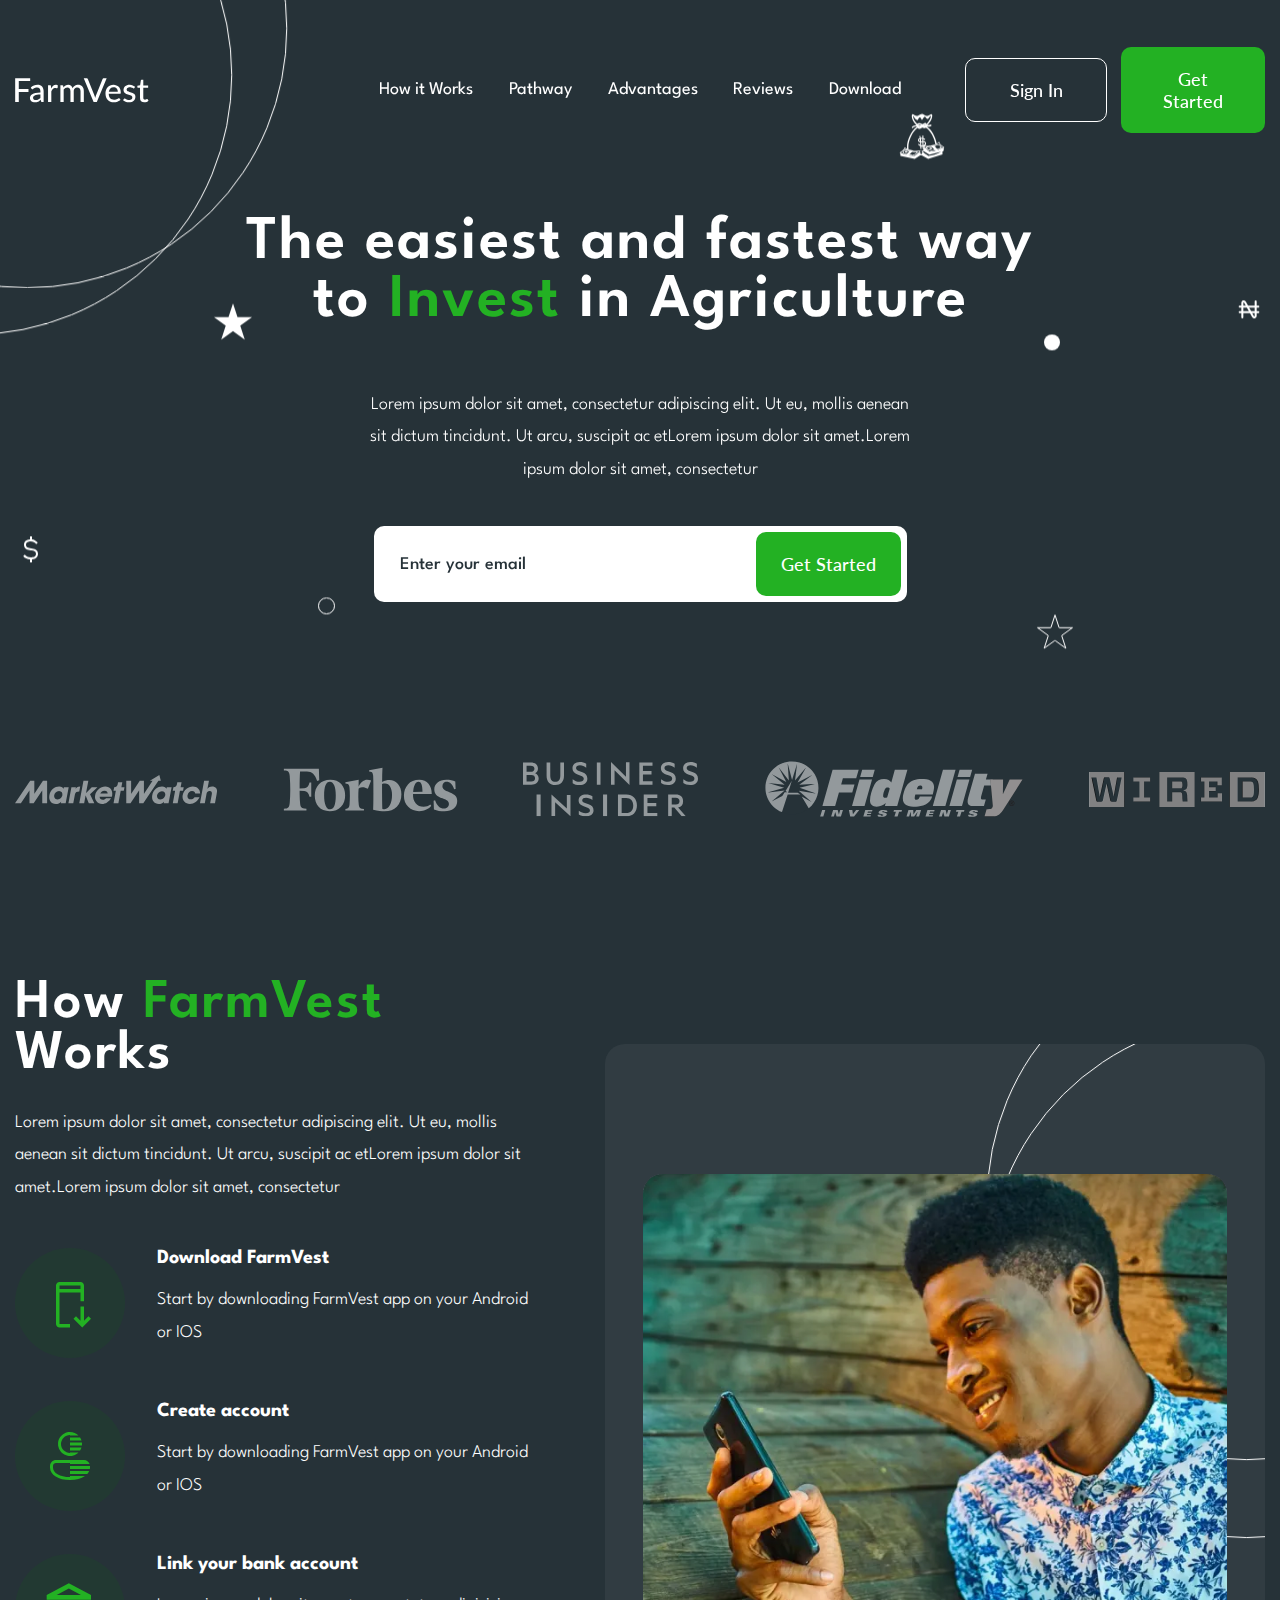
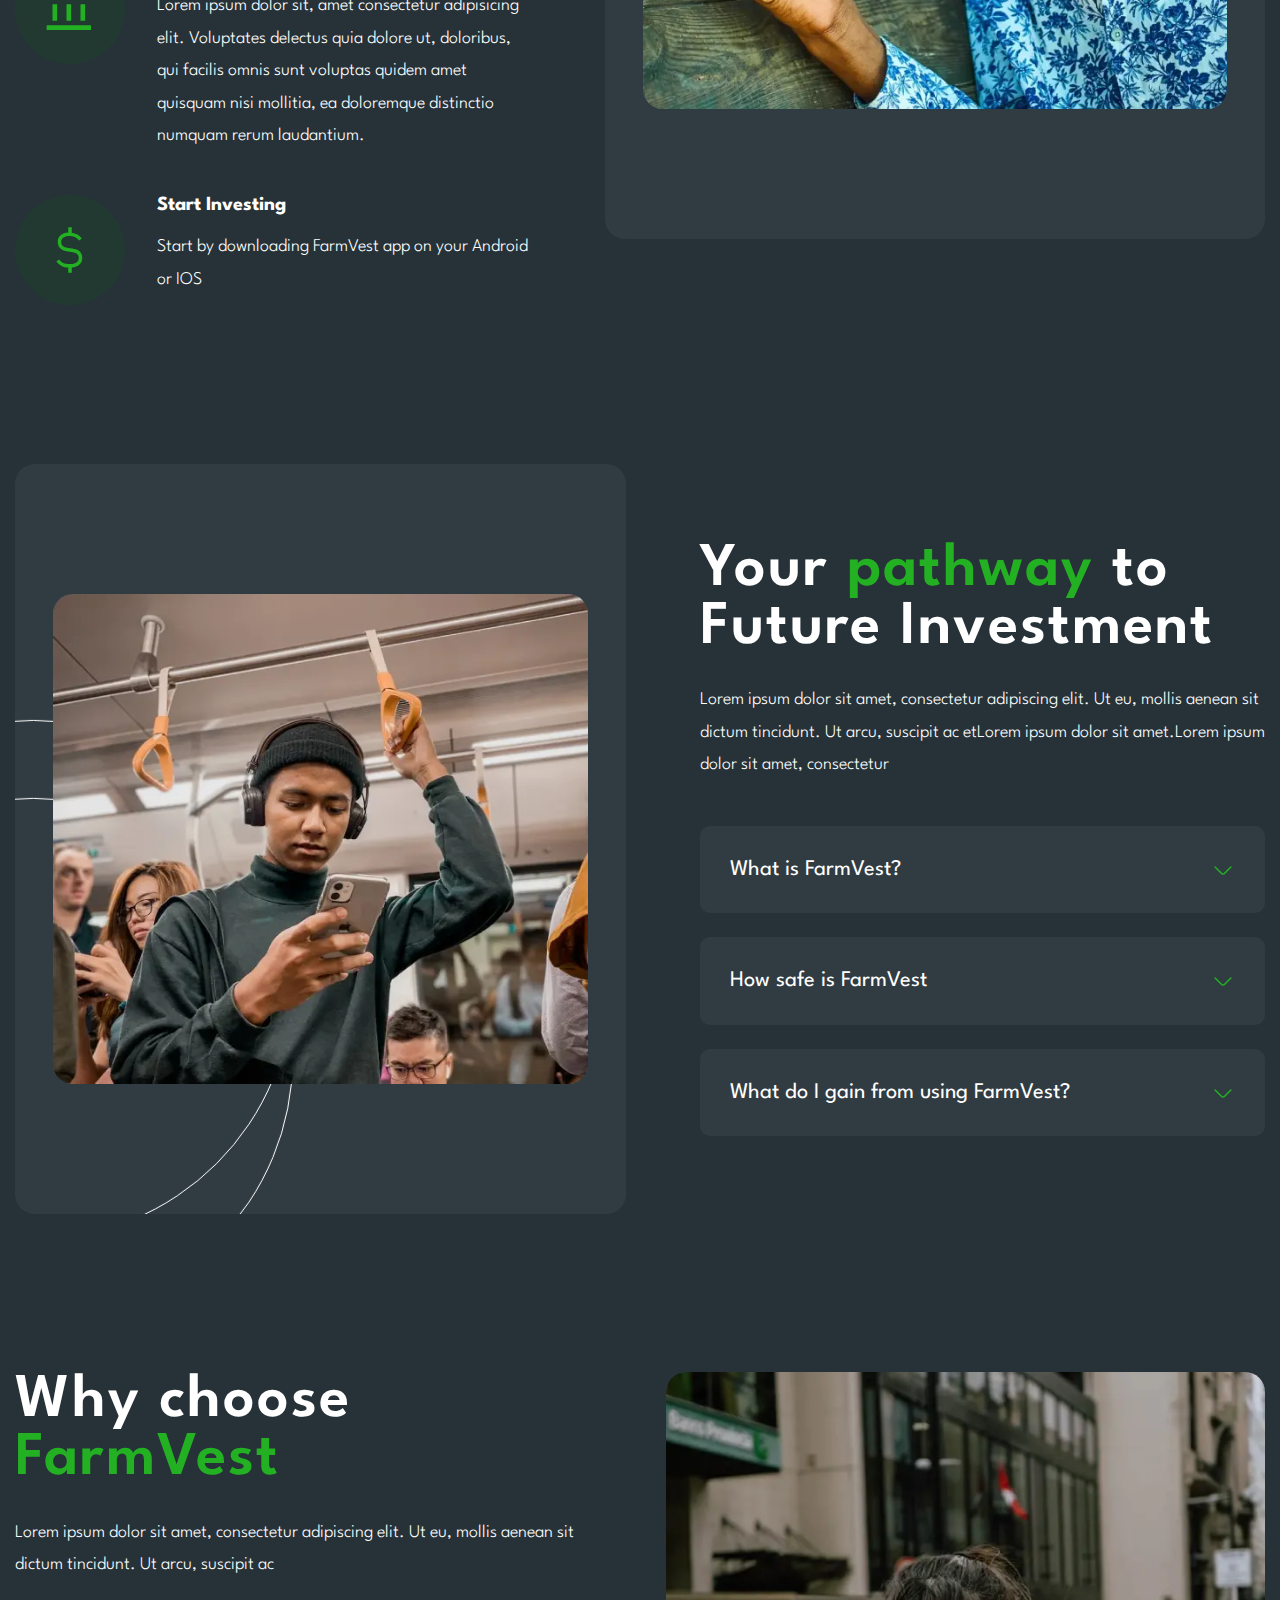
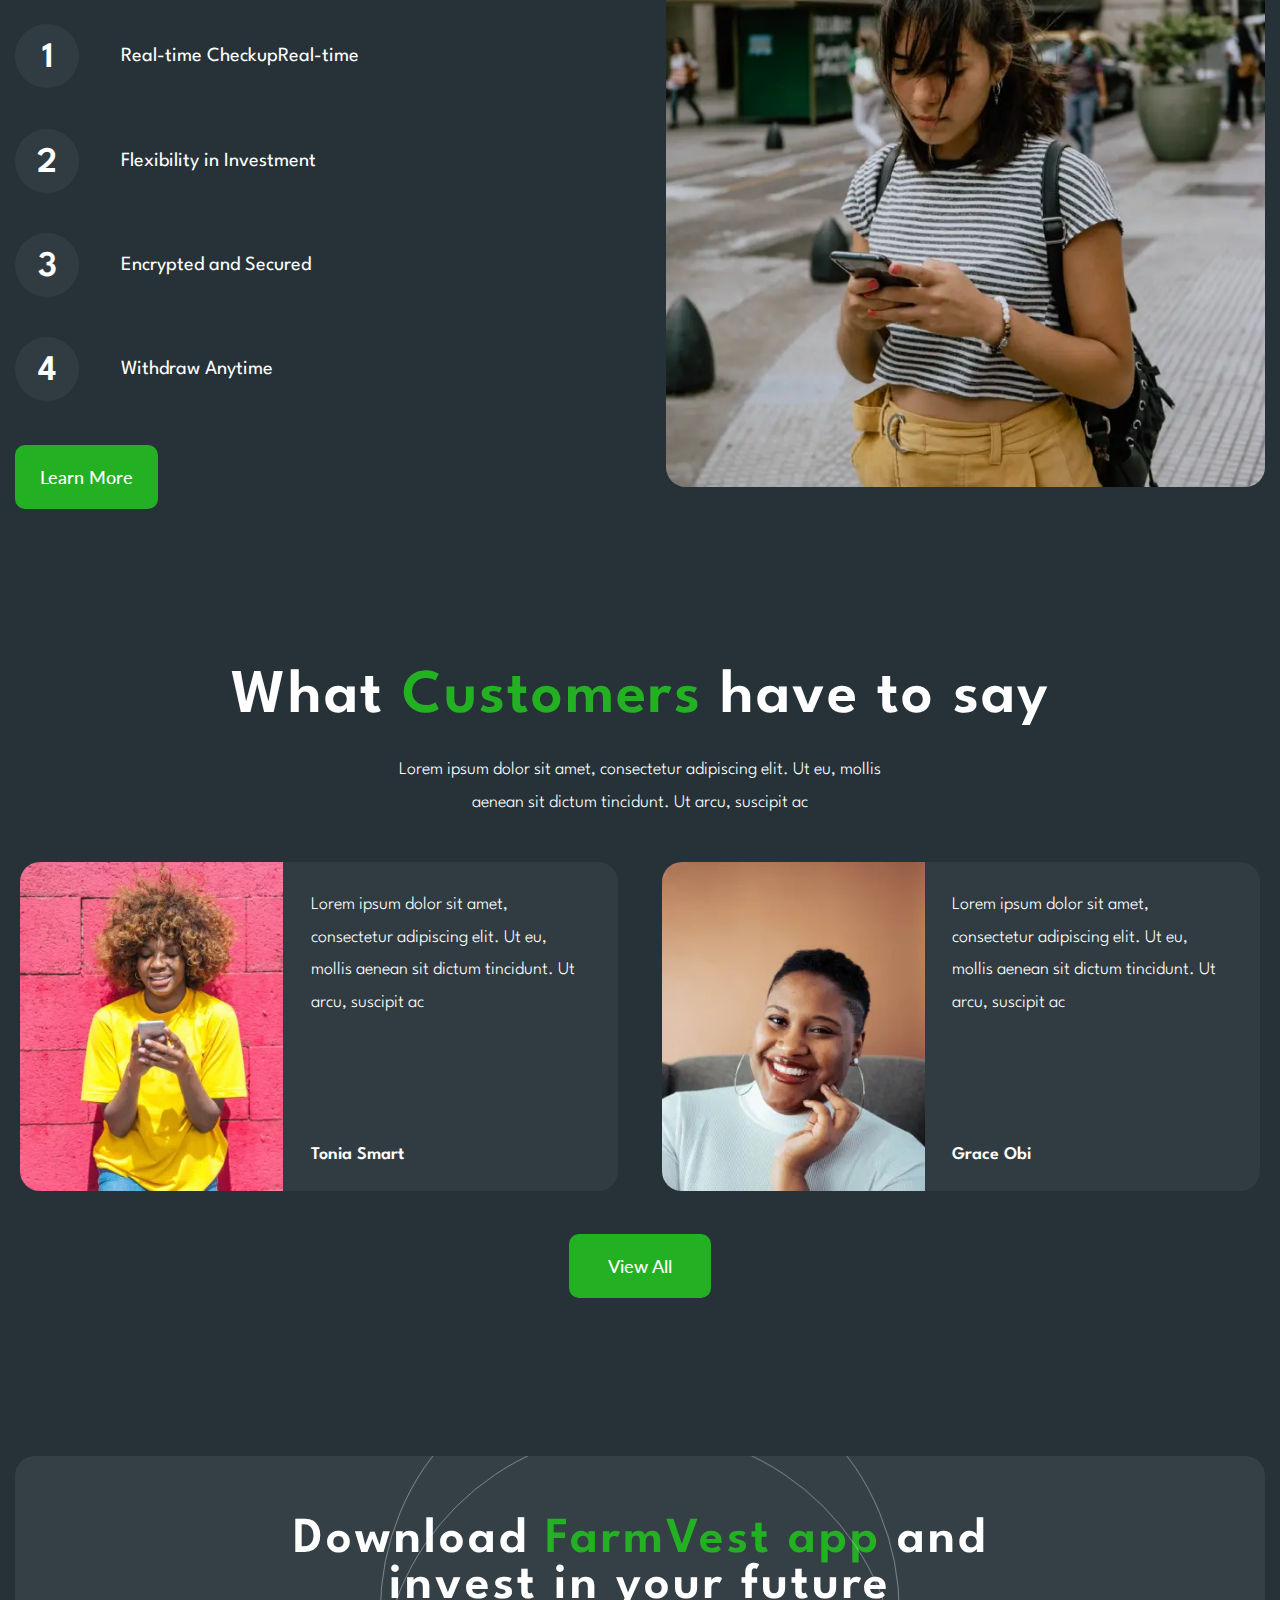
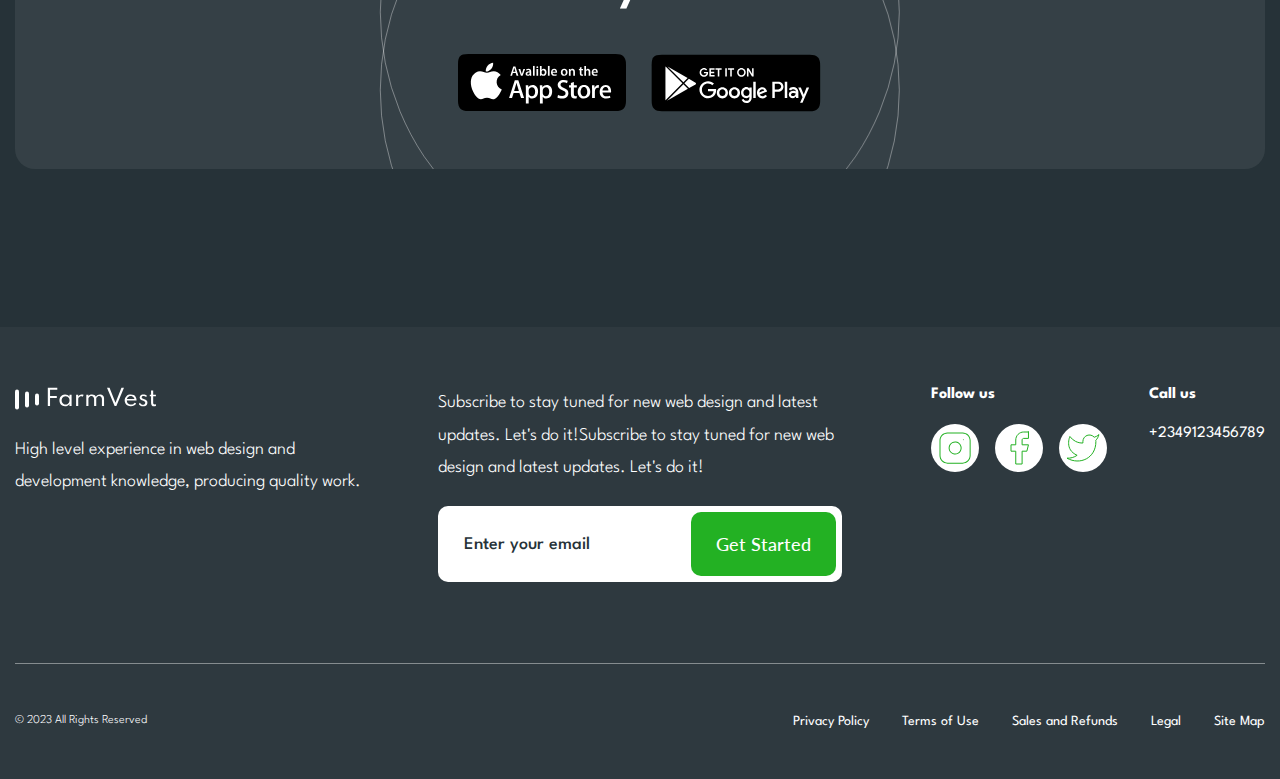
==== commit 9c2ca5f7: "Add files via upload" ====
--- a/home.html
+++ b/home.html
@@ -6,7 +6,7 @@
 	<meta charset="UTF-8">
 	<meta name="format-detection" content="telephone=no">
 	<!-- <style>body{opacity: 0;}</style> -->
-	<link rel="stylesheet" href="css/style.min.css?_v=20250226141509">
+	<link rel="stylesheet" href="css/style.min.css?_v=20250226174233">
 	<link rel="shortcut icon" href="favicon.ico">
 	<!-- <meta name="robots" content="noindex, nofollow"> -->
 	<meta name="viewport" content="width=device-width, initial-scale=1.0">
@@ -30,7 +30,7 @@
 				</div>
 				<div class="header__actions">
 					<button type="button" class="header__button button button__border">Sign In</button>
-					<button type="button" data-da=".menu__body, 767.98" class="header__button button">Get Started</button>
+					<button type="button" data-da=".menu__body, 767.98" class="header__button header__button--get button" data-goto=".download" data-goto-header>Get Started</button>
 					<button type="button" class="menu__icon icon-menu"><span></span></button>
 				</div>
 			</div>
@@ -371,7 +371,7 @@
 			</div>
 		</footer>
 	</div>
-	<script src="js/app.min.js?_v=20250226141509"></script>
+	<script src="js/app.min.js?_v=20250226174233"></script>
 </body>
 
 </html>--- a/css/style.min.css
+++ b/css/style.min.css
@@ -1 +1 @@
-@charset "UTF-8";@import url(https://fonts.googleapis.com/css?family=League+Spartan:300,regular,500,600,700&display=swap);@import url(https://fonts.googleapis.com/css?family=Lato:regular,500&display=swap);*{padding:0;margin:0;border:0}*,:after,:before{-webkit-box-sizing:border-box;box-sizing:border-box}body,html{height:100%;min-width:320px}body{color:#fff;line-height:1;font-family:"League Spartan";font-size:1.125rem;-ms-text-size-adjust:100%;-moz-text-size-adjust:100%;-webkit-text-size-adjust:100%;-webkit-font-smoothing:antialiased;-moz-osx-font-smoothing:grayscale}button,input,textarea{font-family:"League Spartan";font-size:inherit;line-height:inherit}button{cursor:pointer;color:inherit;background-color:transparent}a{color:inherit;text-decoration:none}ul li{list-style:none}img{vertical-align:top}h1,h2,h3,h4,h5,h6{font-weight:inherit;font-size:inherit}body{background:#263238}.lock body{overflow:hidden;-ms-touch-action:none;touch-action:none;-ms-scroll-chaining:none;overscroll-behavior:none}.wrapper{min-height:100%;display:-webkit-box;display:-ms-flexbox;display:flex;-webkit-box-orient:vertical;-webkit-box-direction:normal;-ms-flex-direction:column;flex-direction:column;overflow:hidden}@supports (overflow:clip){.wrapper{overflow:clip}}.wrapper>main{-webkit-box-flex:1;-ms-flex:1 1 auto;flex:1 1 auto}.wrapper>*{min-width:0}[class*=__container]{max-width:88.75rem;margin:0 auto}[class*=__container-big]{max-width:103.125rem;margin:0 auto;padding:0 .9375rem}.form{max-width:33.3125rem;background-color:#fff;border-radius:10px;display:-webkit-box;display:-ms-flexbox;display:flex;padding:.375rem;gap:.375rem;position:relative;margin:0 auto}.form__input{-webkit-box-flex:1;-ms-flex:1 1 auto;flex:1 1 auto;padding:0 1.25rem;font-weight:500;color:#263238}.form__input::-webkit-input-placeholder{color:#263238}.form__input::-moz-placeholder{color:#263238}.form__input:-ms-input-placeholder{color:#263238}.form__input::-ms-input-placeholder{color:#263238}.form__input::placeholder{color:#263238}.form__input._form-error{color:red}.form__input._form-error::-webkit-input-placeholder{color:red}.form__input._form-error::-moz-placeholder{color:red}.form__input._form-error:-ms-input-placeholder{color:red}.form__input._form-error::-ms-input-placeholder{color:red}.form__input._form-error::placeholder{color:red}.form__error{position:absolute;top:100%;left:15px;margin-top:.625rem;color:red}.button{font-family:Lato;font-size:18px;font-weight:500;text-align:center;display:inline-block;padding:1.3125rem 1.5625rem;line-height:1.2222222222;border-radius:.625rem;background-color:#23b123;-webkit-transition:all .3s;transition:all .3s}.button:hover{background-color:#0ad80a}.button__border{background-color:transparent;border-radius:10px;border:1px solid #fff;padding:1.25rem 1.5625rem}.button__border:hover{color:#263238;background-color:#fff!important}.button._fw{width:100%}[class*=-ibg]{position:relative}[class*=-ibg] img{position:absolute;width:100%;height:100%;top:0;left:0;-o-object-fit:cover;object-fit:cover}[class*=-ibg_contain] img{-o-object-fit:contain;object-fit:contain}.title{color:#fff;font-size:4.375rem;line-height:normal;letter-spacing:.125rem;font-weight:600}.title span{color:#23b123}.text{font-weight:300;line-height:180%}.image-block{display:-webkit-box;display:-ms-flexbox;display:flex;-ms-flex-item-align:start;-ms-grid-row-align:start;align-self:start;border-radius:1.25rem;background:rgba(255,255,255,.05);position:relative;overflow:hidden}.image-block__circle{position:absolute;top:0;right:0}.image-block__circle::before{content:"";position:absolute;border:1px solid #fff;border-radius:50%;width:100%;height:100%;top:0;left:0}.image-block__circle_1::before{-webkit-transform:translate(calc(50% - 1.125rem),-20%);-ms-transform:translate(calc(50% - 1.125rem),-20%);transform:translate(calc(50% - 1.125rem),-20%)}.image-block__circle_2::before{-webkit-transform:translate(calc(50% - 1.125rem),-5%);-ms-transform:translate(calc(50% - 1.125rem),-5%);transform:translate(calc(50% - 1.125rem),-5%)}.image-block__item{-webkit-box-flex:1;-ms-flex:1 1 100%;flex:1 1 100%;text-align:center;position:relative;z-index:2}.image-block__item img{max-width:100%;border-radius:1.25rem}.header{position:fixed;width:100%;top:0;left:0;z-index:50;-webkit-transition:all .3s;transition:all .3s}.header._header-scroll{padding-top:1.25rem;padding-bottom:1.25rem;background-color:rgba(28,35,39,.8235294118)}.header__container-big{display:-ms-grid;display:grid;-ms-grid-columns:18.75rem 1fr 18.75rem;grid-template-columns:18.75rem 1fr 18.75rem;-webkit-box-align:center;-ms-flex-align:center;align-items:center}.header__logo{position:relative;z-index:5}.header__logo img{max-width:100%}.header__menu{-webkit-box-flex:1;-ms-flex:1 1 auto;flex:1 1 auto}.header__actions{display:-webkit-box;display:-ms-flexbox;display:flex;-webkit-box-pack:end;-ms-flex-pack:end;justify-content:flex-end;-webkit-box-align:center;-ms-flex-align:center;align-items:center;position:relative;z-index:5;gap:1rem}.menu{padding:0 .625rem}.menu__list{display:-webkit-box;display:-ms-flexbox;display:flex;-ms-flex-wrap:wrap;flex-wrap:wrap;-webkit-box-pack:center;-ms-flex-pack:center;justify-content:center;-webkit-box-align:center;-ms-flex-align:center;align-items:center;row-gap:.625rem;-webkit-column-gap:2.75rem;-moz-column-gap:2.75rem;column-gap:2.75rem}.menu__link{-webkit-transition:color .3s;transition:color .3s}.icon-menu{display:none}.footer{background:rgba(53,64,70,.5)}.footer__main{border-bottom:1px solid rgba(255,255,255,.42)}.footer__bottom{display:-webkit-box;display:-ms-flexbox;display:flex;-webkit-box-pack:justify;-ms-flex-pack:justify;justify-content:space-between;-webkit-box-align:center;-ms-flex-align:center;align-items:center;gap:1.25rem}.footer__copy{font-size:12px;font-weight:300;line-height:1.1666666667}.main-footer{display:-ms-grid;display:grid;-webkit-column-gap:1.25rem;-moz-column-gap:1.25rem;column-gap:1.25rem;row-gap:1.875rem;-ms-grid-columns:(1fr)[3];grid-template-columns:repeat(3,1fr)}.main-footer__info{max-width:21.875rem}.main-footer__logo{display:inline-block}.main-footer__form{-ms-grid-column-align:center;justify-self:center}.main-footer__contacts{display:-webkit-box;display:-ms-flexbox;display:flex;-ms-grid-column-align:end;justify-self:end}.contacts-footer__label{font-size:1rem;font-weight:700}.contacts-footer__label:not(:last-child){margin-bottom:1.5rem}.contacts-footer__items{display:-webkit-box;display:-ms-flexbox;display:flex;gap:1rem}.contacts-footer__item{width:3rem;height:3rem;background-color:#fff;border-radius:50%;display:-webkit-box;display:-ms-flexbox;display:flex;-webkit-box-pack:center;-ms-flex-pack:center;justify-content:center;-webkit-box-align:center;-ms-flex-align:center;align-items:center;-webkit-transition:all .3s;transition:all .3s}.contacts-footer__item:hover{background-color:#94ff8a}.contacts-footer__phone{font-size:1rem}.contacts-footer__phone:hover{text-decoration:underline}.menu-footer__list{display:-webkit-box;display:-ms-flexbox;display:flex;-ms-flex-wrap:wrap;flex-wrap:wrap;row-gap:.625rem}.menu-footer__link{font-size:.875rem;line-height:1.1428571429}.menu-footer__link:hover{text-decoration:underline}.main-block__container-big{position:relative}.main-block__content{text-align:center;position:relative;z-index:2}.main-block__content>*{margin:0 auto}.main-block__title{max-width:50rem}.main-block__text{max-width:34.375rem}.icons-main-block{position:absolute;width:100%;height:100%;top:0;left:0;pointer-events:none}.icons-main-block__item{position:absolute}.icons-main-block__item_1{top:69.2307692308%;left:.9375rem}.icons-main-block__item_2{top:38.9743589744%;left:16.6666666667%}.icons-main-block__item_3{top:77.641025641%;left:24.8765432099%}.icons-main-block__item_4{top:13.7435897436%;right:26.1111111111%}.icons-main-block__item_5{top:42.9743589744%;right:17.2222222222%}.icons-main-block__item_6{top:79.6923076923%;right:16.049382716%}.icons-main-block__item_7{top:37.641025641%;right:.9375rem}.icons-main-block__circle{pointer-events:none;position:absolute;top:0;left:0}.icons-main-block__circle::before{content:"";display:block;border-radius:50%;border:1px solid #fff;width:100%;height:100%}.icons-main-block__circle_1::before{-webkit-transform:translate(calc(-50% - 1.75rem),-37%);-ms-transform:translate(calc(-50% - 1.75rem),-37%);transform:translate(calc(-50% - 1.75rem),-37%)}.icons-main-block__circle_2::before{-webkit-transform:translate(calc(-50% + 1.6875rem),-46%);-ms-transform:translate(calc(-50% + 1.6875rem),-46%);transform:translate(calc(-50% + 1.6875rem),-46%)}.partners__container{display:-webkit-box;display:-ms-flexbox;display:flex;-ms-flex-wrap:wrap;flex-wrap:wrap;-webkit-box-pack:justify;-ms-flex-pack:justify;justify-content:space-between;-webkit-box-align:center;-ms-flex-align:center;align-items:center;gap:1.25rem}.partners__item{text-align:center}.partners__item img{max-width:100%}.how-works__container{display:-ms-grid;display:grid;row-gap:1.875rem}.steps-how-works__item{display:-webkit-box;display:-ms-flexbox;display:flex;-webkit-box-align:start;-ms-flex-align:start;align-items:flex-start;gap:2rem;max-width:30.625rem}.steps-how-works__icon{border-radius:50%;-webkit-box-flex:0;-ms-flex:0 0 6.875rem;flex:0 0 6.875rem;width:6.875rem;height:6.875rem;display:-webkit-box;display:-ms-flexbox;display:flex;-webkit-box-pack:center;-ms-flex-pack:center;justify-content:center;-webkit-box-align:center;-ms-flex-align:center;align-items:center;background-color:rgba(0,128,0,.1)}.steps-how-works__title{font-size:1.25rem;font-weight:700}.steps-how-works__title:not(:last-child){margin-bottom:1rem}.pathway__container{display:-webkit-box;display:-ms-flexbox;display:flex;row-gap:1.875rem}.pathway__image{-webkit-box-flex:0;-ms-flex:0 0 48.8732394366%;flex:0 0 48.8732394366%}.pathway__image .image-block__circle{top:auto;right:auto;left:0;bottom:0}.pathway__image .image-block__circle_1::before{-webkit-transform:translate(calc(-50% + 1.125rem),20%);-ms-transform:translate(calc(-50% + 1.125rem),20%);transform:translate(calc(-50% + 1.125rem),20%)}.pathway__image .image-block__circle_2::before{-webkit-transform:translate(calc(-50% + 1.125rem),5%);-ms-transform:translate(calc(-50% + 1.125rem),5%);transform:translate(calc(-50% + 1.125rem),5%)}.pathway__content{-webkit-box-flex:1;-ms-flex:1 1 auto;flex:1 1 auto}.spollers-pathway__item{background:rgba(255,255,255,.05);overflow:hidden;border-radius:.625rem}.spollers-pathway__item:not(:last-child){margin-bottom:1.5rem}.spollers-pathway__title{display:-webkit-box;display:-ms-flexbox;display:flex;-webkit-box-align:center;-ms-flex-align:center;align-items:center;-webkit-box-pack:justify;-ms-flex-pack:justify;justify-content:space-between;padding:1.5rem 1.875rem;cursor:pointer;line-height:177%;gap:.625rem}.spollers-pathway__title::after{content:"";background:url(../img/icons/arrow.svg) center/100% no-repeat;height:1.5rem;-webkit-box-flex:0;-ms-flex:0 0 1.5rem;flex:0 0 1.5rem;-webkit-transition:all .3s;transition:all .3s}.spollers-pathway__title._spoller-active{background:rgba(255,255,255,.1)}.spollers-pathway__title._spoller-active::after{-webkit-transform:rotate(-180deg);-ms-transform:rotate(-180deg);transform:rotate(-180deg)}.spollers-pathway__body{padding:.9375rem 1.875rem}summary::-webkit-details-marker{display:none}summary{list-style:none}.why-choose__container{display:-ms-grid;display:grid;row-gap:1.875rem}.why-choose__text{letter-spacing:1.5}.why-choose__button{min-width:13.875rem}.why-choose__image{text-align:center;overflow:hidden}.why-choose__image img{max-width:100%;border-radius:1.25rem;-webkit-transition:all .5s;transition:all .5s}.why-choose__image img:hover{-webkit-transform:scale(1.07);-ms-transform:scale(1.07);transform:scale(1.07);border-radius:13.8%}.list-why-choose{list-style-type:none;counter-reset:item;display:-ms-grid;display:grid}.list-why-choose__item{font-size:20px;line-height:130%;display:-webkit-box;display:-ms-flexbox;display:flex;-webkit-box-align:center;-ms-flex-align:center;align-items:center}.list-why-choose__item::before{content:counter(item);counter-increment:item;width:4rem;height:4rem;font-size:2.25rem;line-height:4.375rem;font-weight:600;background-color:rgba(255,255,255,.05);border-radius:50%;text-align:center;-webkit-box-flex:0;-ms-flex:0 0 auto;flex:0 0 auto}.reviews__container{display:-ms-grid;display:grid;justify-items:center}.reviews__title{text-align:center}.reviews__text{max-width:31.25rem;text-align:center}.reviews__items{display:-webkit-box;display:-ms-flexbox;display:flex;-ms-flex-wrap:wrap;flex-wrap:wrap}.reviews__item{-webkit-box-flex:0;-ms-flex:0 1 50%;flex:0 1 50%}.reviews__button{min-width:13.875rem}.item-reviews{display:-webkit-box;display:-ms-flexbox;display:flex}.item-reviews__image-ibg{padding-bottom:54.9562682216%;-webkit-box-flex:0;-ms-flex:0 0 44.0233236152%;flex:0 0 44.0233236152%;overflow:hidden;border-radius:1.25rem 0 0 1.25rem}.item-reviews__image-ibg img{-webkit-transition:all .5s;transition:all .5s}.item-reviews__image-ibg img:hover{-webkit-transform:scale(1.05);-ms-transform:scale(1.05);transform:scale(1.05)}.item-reviews__body{display:-webkit-box;display:-ms-flexbox;display:flex;-webkit-box-orient:vertical;-webkit-box-direction:normal;-ms-flex-direction:column;flex-direction:column;gap:.9375rem;border-radius:0 1.25rem 1.25rem 0;background:rgba(255,255,255,.05)}.item-reviews__text{-webkit-box-flex:1;-ms-flex:1 1 auto;flex:1 1 auto}.item-reviews__name{font-weight:600}.download__body{position:relative;overflow:hidden;border-radius:1.25rem;background:rgba(255,255,255,.07);padding:0 1.25rem;text-align:center}.download__title{max-width:43.75rem;margin:0 auto;letter-spacing:3px}.download__apps{display:-webkit-box;display:-ms-flexbox;display:flex;-webkit-box-pack:center;-ms-flex-pack:center;justify-content:center;-webkit-box-align:center;-ms-flex-align:center;align-items:center;gap:1.5rem;-ms-flex-wrap:wrap;flex-wrap:wrap}.download__circle{pointer-events:none;position:absolute;top:0;right:50%}.download__circle::before{content:"";position:absolute;border:1px solid rgba(255,255,255,.37);border-radius:50%;width:100%;height:100%;top:0;left:0}.download__circle_1::before{-webkit-transform:translate(50%,-20%);-ms-transform:translate(50%,-20%);transform:translate(50%,-20%)}.download__circle_2::before{-webkit-transform:translate(50%,-5%);-ms-transform:translate(50%,-5%);transform:translate(50%,-5%)}@media (min-width:61.99875em){.button{min-width:8.875rem}.how-works__container{-ms-grid-columns:1fr 52.8169014085%;grid-template-columns:1fr 52.8169014085%}.why-choose__container{-ms-grid-columns:1fr 47.8873239437%;grid-template-columns:1fr 47.8873239437%}}@media (min-width:88.75em){.how-works__content{padding-right:5.9375rem}.reviews__items{row-gap:3rem}.reviews__items{margin-left:-1.5rem}.reviews__items{margin-right:-1.5rem}.reviews__item{padding-left:1.5rem}.reviews__item{padding-right:1.5rem}}@media (min-width:101.25em){.header__logo{width:8.9375rem}.pathway__content{padding-left:7.875rem}}@media (min-width:103.125em){.title{font-size:4.375rem}.title_s64{font-size:4rem}.title_s56{font-size:3.5rem}.image-block{padding-top:10.3125rem}.image-block{padding-bottom:10.3125rem}.image-block{padding-left:2.8125rem}.image-block{padding-right:2.8125rem}.image-block__circle{width:36.5625rem}.image-block__circle{height:36.5625rem}.header{padding-top:3.75rem}.header{padding-bottom:3.75rem}.header__actions{gap:1rem}.menu__list{-webkit-column-gap:2.75rem;-moz-column-gap:2.75rem;column-gap:2.75rem}.footer__main{padding-top:4.25rem}.footer__main{padding-bottom:6.25rem}.footer__bottom{padding-top:3.5rem}.footer__bottom{padding-bottom:3.5rem}.main-footer__logo:not(:last-child){margin-bottom:1.5rem}.main-footer__contacts{gap:3rem}.form-footer__text:not(:last-child){margin-bottom:1.5rem}.contacts-footer__label:not(:last-child){margin-bottom:1.5rem}.menu-footer__list{-webkit-column-gap:2.5rem;-moz-column-gap:2.5rem;column-gap:2.5rem}.main-block__content{padding-top:15.625rem}.main-block__content{padding-bottom:12.5rem}.main-block__title:not(:last-child){margin-bottom:4.375rem}.main-block__text:not(:last-child){margin-bottom:3rem}.icons-main-block__circle{width:36.5625rem}.icons-main-block__circle{height:36.5625rem}.partners{padding-bottom:12.5rem}.how-works{padding-bottom:12.5rem}.how-works__title:not(:last-child){margin-bottom:1.875rem}.how-works__text:not(:last-child){margin-bottom:3.125rem}.steps-how-works__item:not(:last-child){margin-bottom:3rem}.pathway{padding-bottom:12.5rem}.pathway__title:not(:last-child){margin-bottom:1.875rem}.pathway__text:not(:last-child){margin-bottom:3.125rem}.spollers-pathway__title{font-size:1.5rem}.why-choose{padding-bottom:12.5rem}.why-choose__title:not(:last-child){margin-bottom:2rem}.why-choose__text:not(:last-child){margin-bottom:3rem}.why-choose__list{margin-bottom:3.125rem}.list-why-choose{gap:3rem}.list-why-choose__item{gap:3.125rem}.reviews{padding-bottom:12.5rem}.reviews__title{margin-bottom:2rem}.reviews__text{margin-bottom:3rem}.reviews__items{margin-bottom:3rem}.item-reviews__body{padding:2rem}.download{padding-bottom:12.5rem}.download__body{padding-top:4.5rem}.download__body{padding-bottom:4.125rem}.download__title{margin-bottom:3.125rem}.download__circle{width:36.5625rem}.download__circle{height:36.5625rem}}@media (min-width:120em){.why-choose__content{padding-right:11.0625rem}}@media (max-width:75em){.header__container-big{-ms-grid-columns:auto 1fr auto;grid-template-columns:auto 1fr auto}.main-footer__contacts{-ms-grid-column-align:center;justify-self:center;-webkit-box-orient:vertical;-webkit-box-direction:normal;-ms-flex-direction:column;flex-direction:column}}@media (max-width:48em){.header__logo{width:7.5rem}}@media (max-width:576px){.reviews__items{-webkit-box-orient:vertical;-webkit-box-direction:normal;-ms-flex-direction:column;flex-direction:column;-ms-flex-wrap:nowrap;flex-wrap:nowrap}}@media (max-width:20em){.title{font-size:2.625rem}.title_s64{font-size:2.25rem}.title_s56{font-size:2.25rem}.image-block{padding-top:1.875rem}.image-block{padding-bottom:1.875rem}.image-block{padding-left:1.875rem}.image-block{padding-right:1.875rem}.image-block__circle{width:21.875rem}.image-block__circle{height:21.875rem}.header{padding-top:.9375rem}.header{padding-bottom:.9375rem}.header__actions{gap:.625rem}.menu__list{-webkit-column-gap:.9375rem;-moz-column-gap:.9375rem;column-gap:.9375rem}.footer__main{padding-top:2.5rem}.footer__main{padding-bottom:1.875rem}.footer__bottom{padding-top:1.875rem}.footer__bottom{padding-bottom:1.875rem}.main-footer__logo:not(:last-child){margin-bottom:.9375rem}.main-footer__contacts{gap:1.5625rem}.form-footer__text:not(:last-child){margin-bottom:.9375rem}.contacts-footer__label:not(:last-child){margin-bottom:.75rem}.menu-footer__list{-webkit-column-gap:.9375rem;-moz-column-gap:.9375rem;column-gap:.9375rem}.main-block__content{padding-top:7.5rem}.main-block__content{padding-bottom:3.125rem}.main-block__title:not(:last-child){margin-bottom:1.875rem}.main-block__text:not(:last-child){margin-bottom:1.25rem}.icons-main-block__circle{width:21.875rem}.icons-main-block__circle{height:21.875rem}.partners{padding-bottom:3.125rem}.how-works{padding-bottom:3.125rem}.how-works__title:not(:last-child){margin-bottom:1.25rem}.how-works__text:not(:last-child){margin-bottom:1.875rem}.steps-how-works__item:not(:last-child){margin-bottom:1.875rem}.pathway{padding-bottom:3.125rem}.pathway__title:not(:last-child){margin-bottom:1.25rem}.pathway__text:not(:last-child){margin-bottom:1.875rem}.spollers-pathway__title{font-size:1.125rem}.why-choose{padding-bottom:3.125rem}.why-choose__title:not(:last-child){margin-bottom:1.25rem}.why-choose__text:not(:last-child){margin-bottom:1.875rem}.why-choose__list{margin-bottom:1.875rem}.list-why-choose{gap:1.25rem}.list-why-choose__item{gap:1.25rem}.reviews{padding-bottom:3.125rem}.reviews__title{margin-bottom:1.25rem}.reviews__text{margin-bottom:1.875rem}.reviews__items{margin-bottom:1.875rem}.item-reviews__body{padding:.9375rem}.download{padding-bottom:3.125rem}.download__body{padding-top:1.875rem}.download__body{padding-bottom:1.875rem}.download__title{margin-bottom:1.875rem}.download__circle{width:21.875rem}.download__circle{height:21.875rem}}@media (max-width:68.75em){.partners__container{-webkit-box-pack:center;-ms-flex-pack:center;justify-content:center}}@media (max-width:61.99875em){.form__input{height:3.25rem}.button{padding:.9375rem 1.25rem}.footer__copy{font-size:1rem}.main-footer{-ms-grid-columns:(1fr)[2];grid-template-columns:repeat(2,1fr)}.main-footer__info{-webkit-box-ordinal-group:2;-ms-flex-order:1;order:1}.main-footer__form{-webkit-box-ordinal-group:4;-ms-flex-order:3;order:3}.main-footer__contacts{-webkit-box-ordinal-group:3;-ms-flex-order:2;order:2}.menu-footer__list{-webkit-box-pack:center;-ms-flex-pack:center;justify-content:center}.menu-footer__link{font-size:1rem}.icons-main-block{opacity:.5}.how-works__title{text-align:center}.how-works__text{text-align:center}.pathway__container{-webkit-box-orient:vertical;-webkit-box-direction:reverse;-ms-flex-direction:column-reverse;flex-direction:column-reverse}.pathway__image{width:100%}.pathway__title{text-align:center}.pathway__text{text-align:center}.why-choose__title{text-align:center}.why-choose__text{text-align:center}.reviews__items{width:100%}.item-reviews{-webkit-box-orient:vertical;-webkit-box-direction:normal;-ms-flex-direction:column;flex-direction:column}.item-reviews__image-ibg{border-radius:1.25rem 1.25rem 0 0;-webkit-box-flex:0;-ms-flex:0 1 44.0233236152%;flex:0 1 44.0233236152%}.item-reviews__body{border-radius:0 0 1.25rem 1.25rem}}@media (max-width:47.99875em){.menu__body{display:-webkit-box;display:-ms-flexbox;display:flex;-webkit-box-orient:vertical;-webkit-box-direction:normal;-ms-flex-direction:column;flex-direction:column;-webkit-box-align:center;-ms-flex-align:center;align-items:center;text-align:center;position:fixed;width:100%;height:100%;top:0;left:-100%;-webkit-transition:all .3s;transition:all .3s;background:#444;background:#1b2429;overflow:auto;gap:1.875rem;padding-left:.9375rem;padding-right:.9375rem;padding-bottom:1.875rem}.menu__body::before{content:"";position:fixed;width:100%;top:0;left:-100%;-webkit-transition:all .3s;transition:all .3s;background:#141b1f;z-index:2}.menu-open .menu__body{left:0}.menu-open .menu__body::before{left:0}.menu__list{-webkit-box-orient:vertical;-webkit-box-direction:normal;-ms-flex-direction:column;flex-direction:column;row-gap:1.875rem}.menu__link{font-size:32px}.icon-menu{display:block;position:relative;width:1.875rem;height:1.125rem;z-index:5}.icon-menu span,.icon-menu::after,.icon-menu::before{content:"";-webkit-transition:all .3s ease 0s;transition:all .3s ease 0s;right:0;position:absolute;width:100%;height:.125rem;background-color:#fff}.icon-menu::before{top:0}.icon-menu::after{bottom:0}.icon-menu span{top:calc(50% - .0625rem)}.menu-open .icon-menu span{width:0}.menu-open .icon-menu::before{top:calc(50% - .0625rem);-webkit-transform:rotate(-45deg);-ms-transform:rotate(-45deg);transform:rotate(-45deg)}.menu-open .icon-menu::after{bottom:calc(50% - .0625rem);-webkit-transform:rotate(45deg);-ms-transform:rotate(45deg);transform:rotate(45deg)}.footer__bottom{-webkit-box-orient:vertical;-webkit-box-direction:reverse;-ms-flex-direction:column-reverse;flex-direction:column-reverse}.icons-main-block{opacity:.2}}@media (max-width:47.99875em) and (max-width:20em){.menu__body{padding-top:7.5rem}.menu__body::before{height:5.25rem}}@media (max-width:47.99875em) and (any-hover:none){.icon-menu{cursor:default}}@media (max-width:29.99875em){.text{line-height:150%}.header._header-scroll{padding-top:.625rem;padding-bottom:.625rem}.footer__copy{font-size:.875rem}.main-footer{-ms-grid-columns:1fr;grid-template-columns:1fr}.main-footer__contacts{-ms-grid-column-align:start;justify-self:start}.contacts-footer__label{font-size:1.125rem}.contacts-footer__phone{font-size:1.125rem}.menu-footer__list{-webkit-box-pack:space-evenly;-ms-flex-pack:space-evenly;justify-content:space-evenly}.menu-footer__link{font-size:1.125rem}.steps-how-works{text-align:center}.steps-how-works__item{-webkit-box-orient:vertical;-webkit-box-direction:normal;-ms-flex-direction:column;flex-direction:column;-webkit-box-pack:center;-ms-flex-pack:center;justify-content:center;-webkit-box-align:center;-ms-flex-align:center;align-items:center}.steps-how-works__icon{-webkit-box-flex:0;-ms-flex:0 0 5.625rem;flex:0 0 5.625rem;width:5.625rem;height:5.625rem}.spollers-pathway__title{line-height:150%;padding:.9375rem 1.25rem}.spollers-pathway__body{padding:.625rem 1.25rem}.why-choose__button{display:block}.list-why-choose__item::before{width:3.125rem;height:3.125rem;font-size:1.875rem;line-height:3.4375rem}.reviews__button{width:100%}}@media (max-width:26.875em){.form{-webkit-box-orient:vertical;-webkit-box-direction:normal;-ms-flex-direction:column;flex-direction:column}.main-block__form{width:100%}}@media (min-width:20em) and (max-width:103.125em){@supports (font-size:clamp(2.625rem ,2.2039473684rem + 2.1052631579vw ,4.375rem)){.title{font-size:clamp(2.625rem ,2.2039473684rem + 2.1052631579vw ,4.375rem)}}@supports not (font-size:clamp(2.625rem ,2.2039473684rem + 2.1052631579vw ,4.375rem)){.title{font-size:calc(2.625rem + 1.75 * (100vw - 20rem)/ 83.125)}}@supports (font-size:clamp(2.25rem ,1.8289473684rem + 2.1052631579vw ,4rem)){.title_s64{font-size:clamp(2.25rem ,1.8289473684rem + 2.1052631579vw ,4rem)}}@supports not (font-size:clamp(2.25rem ,1.8289473684rem + 2.1052631579vw ,4rem)){.title_s64{font-size:calc(2.25rem + 1.75 * (100vw - 20rem)/ 83.125)}}@supports (font-size:clamp(2.25rem ,1.9492481203rem + 1.5037593985vw ,3.5rem)){.title_s56{font-size:clamp(2.25rem ,1.9492481203rem + 1.5037593985vw ,3.5rem)}}@supports not (font-size:clamp(2.25rem ,1.9492481203rem + 1.5037593985vw ,3.5rem)){.title_s56{font-size:calc(2.25rem + 1.25 * (100vw - 20rem)/ 83.125)}}@supports (padding-top:clamp(1.875rem ,-0.155075188rem + 10.1503759398vw ,10.3125rem)){.image-block{padding-top:clamp(1.875rem ,-.155075188rem + 10.1503759398vw ,10.3125rem)}}@supports not (padding-top:clamp(1.875rem ,-0.155075188rem + 10.1503759398vw ,10.3125rem)){.image-block{padding-top:calc(1.875rem + 8.4375 * (100vw - 20rem)/ 83.125)}}@supports (padding-bottom:clamp(1.875rem ,-0.155075188rem + 10.1503759398vw ,10.3125rem)){.image-block{padding-bottom:clamp(1.875rem ,-.155075188rem + 10.1503759398vw ,10.3125rem)}}@supports not (padding-bottom:clamp(1.875rem ,-0.155075188rem + 10.1503759398vw ,10.3125rem)){.image-block{padding-bottom:calc(1.875rem + 8.4375 * (100vw - 20rem)/ 83.125)}}@supports (padding-left:clamp(1.875rem ,1.6494360902rem + 1.1278195489vw ,2.8125rem)){.image-block{padding-left:clamp(1.875rem ,1.6494360902rem + 1.1278195489vw ,2.8125rem)}}@supports not (padding-left:clamp(1.875rem ,1.6494360902rem + 1.1278195489vw ,2.8125rem)){.image-block{padding-left:calc(1.875rem + .9375 * (100vw - 20rem)/ 83.125)}}@supports (padding-right:clamp(1.875rem ,1.6494360902rem + 1.1278195489vw ,2.8125rem)){.image-block{padding-right:clamp(1.875rem ,1.6494360902rem + 1.1278195489vw ,2.8125rem)}}@supports not (padding-right:clamp(1.875rem ,1.6494360902rem + 1.1278195489vw ,2.8125rem)){.image-block{padding-right:calc(1.875rem + .9375 * (100vw - 20rem)/ 83.125)}}@supports (width:clamp(21.875rem ,18.3411654135rem + 17.6691729323vw ,36.5625rem)){.image-block__circle{width:clamp(21.875rem ,18.3411654135rem + 17.6691729323vw ,36.5625rem)}}@supports not (width:clamp(21.875rem ,18.3411654135rem + 17.6691729323vw ,36.5625rem)){.image-block__circle{width:calc(21.875rem + 14.6875 * (100vw - 20rem)/ 83.125)}}@supports (height:clamp(21.875rem ,18.3411654135rem + 17.6691729323vw ,36.5625rem)){.image-block__circle{height:clamp(21.875rem ,18.3411654135rem + 17.6691729323vw ,36.5625rem)}}@supports not (height:clamp(21.875rem ,18.3411654135rem + 17.6691729323vw ,36.5625rem)){.image-block__circle{height:calc(21.875rem + 14.6875 * (100vw - 20rem)/ 83.125)}}@supports (padding-top:clamp(0.9375rem ,0.2608082707rem + 3.3834586466vw ,3.75rem)){.header{padding-top:clamp(.9375rem ,.2608082707rem + 3.3834586466vw ,3.75rem)}}@supports not (padding-top:clamp(0.9375rem ,0.2608082707rem + 3.3834586466vw ,3.75rem)){.header{padding-top:calc(.9375rem + 2.8125 * (100vw - 20rem)/ 83.125)}}@supports (padding-bottom:clamp(0.9375rem ,0.2608082707rem + 3.3834586466vw ,3.75rem)){.header{padding-bottom:clamp(.9375rem ,.2608082707rem + 3.3834586466vw ,3.75rem)}}@supports not (padding-bottom:clamp(0.9375rem ,0.2608082707rem + 3.3834586466vw ,3.75rem)){.header{padding-bottom:calc(.9375rem + 2.8125 * (100vw - 20rem)/ 83.125)}}@supports (gap:clamp(0.625rem ,0.5347744361rem + 0.4511278195vw ,1rem)){.header__actions{gap:clamp(.625rem ,.5347744361rem + .4511278195vw ,1rem)}}@supports not (gap:clamp(0.625rem ,0.5347744361rem + 0.4511278195vw ,1rem)){.header__actions{gap:calc(.625rem + .375 * (100vw - 20rem)/ 83.125)}}@supports ((-moz-column-gap:clamp(0.9375rem ,0.5014097744rem + 2.1804511278vw ,2.75rem)) or (column-gap:clamp(0.9375rem ,0.5014097744rem + 2.1804511278vw ,2.75rem))){.menu__list{-webkit-column-gap:clamp(.9375rem ,.5014097744rem + 2.1804511278vw ,2.75rem);-moz-column-gap:clamp(.9375rem ,.5014097744rem + 2.1804511278vw ,2.75rem);column-gap:clamp(.9375rem ,.5014097744rem + 2.1804511278vw ,2.75rem)}}@supports not ((-moz-column-gap:clamp(0.9375rem ,0.5014097744rem + 2.1804511278vw ,2.75rem)) or (column-gap:clamp(0.9375rem ,0.5014097744rem + 2.1804511278vw ,2.75rem))){.menu__list{-webkit-column-gap:calc(.9375rem + 1.8125 * (100vw - 20rem)/ 83.125);-moz-column-gap:calc(.9375rem + 1.8125 * (100vw - 20rem)/ 83.125);column-gap:calc(.9375rem + 1.8125 * (100vw - 20rem)/ 83.125)}}@supports (padding-top:clamp(2.5rem ,2.0789473684rem + 2.1052631579vw ,4.25rem)){.footer__main{padding-top:clamp(2.5rem ,2.0789473684rem + 2.1052631579vw ,4.25rem)}}@supports not (padding-top:clamp(2.5rem ,2.0789473684rem + 2.1052631579vw ,4.25rem)){.footer__main{padding-top:calc(2.5rem + 1.75 * (100vw - 20rem)/ 83.125)}}@supports (padding-bottom:clamp(1.875rem ,0.8223684211rem + 5.2631578947vw ,6.25rem)){.footer__main{padding-bottom:clamp(1.875rem ,.8223684211rem + 5.2631578947vw ,6.25rem)}}@supports not (padding-bottom:clamp(1.875rem ,0.8223684211rem + 5.2631578947vw ,6.25rem)){.footer__main{padding-bottom:calc(1.875rem + 4.375 * (100vw - 20rem)/ 83.125)}}@supports (padding-top:clamp(1.875rem ,1.4840225564rem + 1.954887218vw ,3.5rem)){.footer__bottom{padding-top:clamp(1.875rem ,1.4840225564rem + 1.954887218vw ,3.5rem)}}@supports not (padding-top:clamp(1.875rem ,1.4840225564rem + 1.954887218vw ,3.5rem)){.footer__bottom{padding-top:calc(1.875rem + 1.625 * (100vw - 20rem)/ 83.125)}}@supports (padding-bottom:clamp(1.875rem ,1.4840225564rem + 1.954887218vw ,3.5rem)){.footer__bottom{padding-bottom:clamp(1.875rem ,1.4840225564rem + 1.954887218vw ,3.5rem)}}@supports not (padding-bottom:clamp(1.875rem ,1.4840225564rem + 1.954887218vw ,3.5rem)){.footer__bottom{padding-bottom:calc(1.875rem + 1.625 * (100vw - 20rem)/ 83.125)}}@supports (margin-bottom:clamp(0.9375rem ,0.8021616541rem + 0.6766917293vw ,1.5rem)){.main-footer__logo:not(:last-child){margin-bottom:clamp(.9375rem ,.8021616541rem + .6766917293vw ,1.5rem)}}@supports not (margin-bottom:clamp(0.9375rem ,0.8021616541rem + 0.6766917293vw ,1.5rem)){.main-footer__logo:not(:last-child){margin-bottom:calc(.9375rem + .5625 * (100vw - 20rem)/ 83.125)}}@supports (gap:clamp(1.5625rem ,1.2166353383rem + 1.7293233083vw ,3rem)){.main-footer__contacts{gap:clamp(1.5625rem ,1.2166353383rem + 1.7293233083vw ,3rem)}}@supports not (gap:clamp(1.5625rem ,1.2166353383rem + 1.7293233083vw ,3rem)){.main-footer__contacts{gap:calc(1.5625rem + 1.4375 * (100vw - 20rem)/ 83.125)}}@supports (margin-bottom:clamp(0.9375rem ,0.8021616541rem + 0.6766917293vw ,1.5rem)){.form-footer__text:not(:last-child){margin-bottom:clamp(.9375rem ,.8021616541rem + .6766917293vw ,1.5rem)}}@supports not (margin-bottom:clamp(0.9375rem ,0.8021616541rem + 0.6766917293vw ,1.5rem)){.form-footer__text:not(:last-child){margin-bottom:calc(.9375rem + .5625 * (100vw - 20rem)/ 83.125)}}@supports (margin-bottom:clamp(0.75rem ,0.5695488722rem + 0.9022556391vw ,1.5rem)){.contacts-footer__label:not(:last-child){margin-bottom:clamp(.75rem ,.5695488722rem + .9022556391vw ,1.5rem)}}@supports not (margin-bottom:clamp(0.75rem ,0.5695488722rem + 0.9022556391vw ,1.5rem)){.contacts-footer__label:not(:last-child){margin-bottom:calc(.75rem + .75 * (100vw - 20rem)/ 83.125)}}@supports ((-moz-column-gap:clamp(0.9375rem ,0.5615601504rem + 1.8796992481vw ,2.5rem)) or (column-gap:clamp(0.9375rem ,0.5615601504rem + 1.8796992481vw ,2.5rem))){.menu-footer__list{-webkit-column-gap:clamp(.9375rem ,.5615601504rem + 1.8796992481vw ,2.5rem);-moz-column-gap:clamp(.9375rem ,.5615601504rem + 1.8796992481vw ,2.5rem);column-gap:clamp(.9375rem ,.5615601504rem + 1.8796992481vw ,2.5rem)}}@supports not ((-moz-column-gap:clamp(0.9375rem ,0.5615601504rem + 1.8796992481vw ,2.5rem)) or (column-gap:clamp(0.9375rem ,0.5615601504rem + 1.8796992481vw ,2.5rem))){.menu-footer__list{-webkit-column-gap:calc(.9375rem + 1.5625 * (100vw - 20rem)/ 83.125);-moz-column-gap:calc(.9375rem + 1.5625 * (100vw - 20rem)/ 83.125);column-gap:calc(.9375rem + 1.5625 * (100vw - 20rem)/ 83.125)}}@supports (padding-top:clamp(7.5rem ,5.545112782rem + 9.7744360902vw ,15.625rem)){.main-block__content{padding-top:clamp(7.5rem ,5.545112782rem + 9.7744360902vw ,15.625rem)}}@supports not (padding-top:clamp(7.5rem ,5.545112782rem + 9.7744360902vw ,15.625rem)){.main-block__content{padding-top:calc(7.5rem + 8.125 * (100vw - 20rem)/ 83.125)}}@supports (padding-bottom:clamp(3.125rem ,0.8693609023rem + 11.2781954887vw ,12.5rem)){.main-block__content{padding-bottom:clamp(3.125rem ,.8693609023rem + 11.2781954887vw ,12.5rem)}}@supports not (padding-bottom:clamp(3.125rem ,0.8693609023rem + 11.2781954887vw ,12.5rem)){.main-block__content{padding-bottom:calc(3.125rem + 9.375 * (100vw - 20rem)/ 83.125)}}@supports (margin-bottom:clamp(1.875rem ,1.2734962406rem + 3.007518797vw ,4.375rem)){.main-block__title:not(:last-child){margin-bottom:clamp(1.875rem ,1.2734962406rem + 3.007518797vw ,4.375rem)}}@supports not (margin-bottom:clamp(1.875rem ,1.2734962406rem + 3.007518797vw ,4.375rem)){.main-block__title:not(:last-child){margin-bottom:calc(1.875rem + 2.5 * (100vw - 20rem)/ 83.125)}}@supports (margin-bottom:clamp(1.25rem ,0.8289473684rem + 2.1052631579vw ,3rem)){.main-block__text:not(:last-child){margin-bottom:clamp(1.25rem ,.8289473684rem + 2.1052631579vw ,3rem)}}@supports not (margin-bottom:clamp(1.25rem ,0.8289473684rem + 2.1052631579vw ,3rem)){.main-block__text:not(:last-child){margin-bottom:calc(1.25rem + 1.75 * (100vw - 20rem)/ 83.125)}}@supports (width:clamp(21.875rem ,18.3411654135rem + 17.6691729323vw ,36.5625rem)){.icons-main-block__circle{width:clamp(21.875rem ,18.3411654135rem + 17.6691729323vw ,36.5625rem)}}@supports not (width:clamp(21.875rem ,18.3411654135rem + 17.6691729323vw ,36.5625rem)){.icons-main-block__circle{width:calc(21.875rem + 14.6875 * (100vw - 20rem)/ 83.125)}}@supports (height:clamp(21.875rem ,18.3411654135rem + 17.6691729323vw ,36.5625rem)){.icons-main-block__circle{height:clamp(21.875rem ,18.3411654135rem + 17.6691729323vw ,36.5625rem)}}@supports not (height:clamp(21.875rem ,18.3411654135rem + 17.6691729323vw ,36.5625rem)){.icons-main-block__circle{height:calc(21.875rem + 14.6875 * (100vw - 20rem)/ 83.125)}}@supports (padding-bottom:clamp(3.125rem ,0.8693609023rem + 11.2781954887vw ,12.5rem)){.partners{padding-bottom:clamp(3.125rem ,.8693609023rem + 11.2781954887vw ,12.5rem)}}@supports not (padding-bottom:clamp(3.125rem ,0.8693609023rem + 11.2781954887vw ,12.5rem)){.partners{padding-bottom:calc(3.125rem + 9.375 * (100vw - 20rem)/ 83.125)}}@supports (padding-bottom:clamp(3.125rem ,0.8693609023rem + 11.2781954887vw ,12.5rem)){.how-works{padding-bottom:clamp(3.125rem ,.8693609023rem + 11.2781954887vw ,12.5rem)}}@supports not (padding-bottom:clamp(3.125rem ,0.8693609023rem + 11.2781954887vw ,12.5rem)){.how-works{padding-bottom:calc(3.125rem + 9.375 * (100vw - 20rem)/ 83.125)}}@supports (margin-bottom:clamp(1.25rem ,1.0996240602rem + 0.7518796992vw ,1.875rem)){.how-works__title:not(:last-child){margin-bottom:clamp(1.25rem ,1.0996240602rem + .7518796992vw ,1.875rem)}}@supports not (margin-bottom:clamp(1.25rem ,1.0996240602rem + 0.7518796992vw ,1.875rem)){.how-works__title:not(:last-child){margin-bottom:calc(1.25rem + .625 * (100vw - 20rem)/ 83.125)}}@supports (margin-bottom:clamp(1.875rem ,1.5742481203rem + 1.5037593985vw ,3.125rem)){.how-works__text:not(:last-child){margin-bottom:clamp(1.875rem ,1.5742481203rem + 1.5037593985vw ,3.125rem)}}@supports not (margin-bottom:clamp(1.875rem ,1.5742481203rem + 1.5037593985vw ,3.125rem)){.how-works__text:not(:last-child){margin-bottom:calc(1.875rem + 1.25 * (100vw - 20rem)/ 83.125)}}@supports (margin-bottom:clamp(1.875rem ,1.6043233083rem + 1.3533834586vw ,3rem)){.steps-how-works__item:not(:last-child){margin-bottom:clamp(1.875rem ,1.6043233083rem + 1.3533834586vw ,3rem)}}@supports not (margin-bottom:clamp(1.875rem ,1.6043233083rem + 1.3533834586vw ,3rem)){.steps-how-works__item:not(:last-child){margin-bottom:calc(1.875rem + 1.125 * (100vw - 20rem)/ 83.125)}}@supports (padding-bottom:clamp(3.125rem ,0.8693609023rem + 11.2781954887vw ,12.5rem)){.pathway{padding-bottom:clamp(3.125rem ,.8693609023rem + 11.2781954887vw ,12.5rem)}}@supports not (padding-bottom:clamp(3.125rem ,0.8693609023rem + 11.2781954887vw ,12.5rem)){.pathway{padding-bottom:calc(3.125rem + 9.375 * (100vw - 20rem)/ 83.125)}}@supports (margin-bottom:clamp(1.25rem ,1.0996240602rem + 0.7518796992vw ,1.875rem)){.pathway__title:not(:last-child){margin-bottom:clamp(1.25rem ,1.0996240602rem + .7518796992vw ,1.875rem)}}@supports not (margin-bottom:clamp(1.25rem ,1.0996240602rem + 0.7518796992vw ,1.875rem)){.pathway__title:not(:last-child){margin-bottom:calc(1.25rem + .625 * (100vw - 20rem)/ 83.125)}}@supports (margin-bottom:clamp(1.875rem ,1.5742481203rem + 1.5037593985vw ,3.125rem)){.pathway__text:not(:last-child){margin-bottom:clamp(1.875rem ,1.5742481203rem + 1.5037593985vw ,3.125rem)}}@supports not (margin-bottom:clamp(1.875rem ,1.5742481203rem + 1.5037593985vw ,3.125rem)){.pathway__text:not(:last-child){margin-bottom:calc(1.875rem + 1.25 * (100vw - 20rem)/ 83.125)}}@supports (font-size:clamp(1.125rem ,1.0347744361rem + 0.4511278195vw ,1.5rem)){.spollers-pathway__title{font-size:clamp(1.125rem ,1.0347744361rem + .4511278195vw ,1.5rem)}}@supports not (font-size:clamp(1.125rem ,1.0347744361rem + 0.4511278195vw ,1.5rem)){.spollers-pathway__title{font-size:calc(1.125rem + .375 * (100vw - 20rem)/ 83.125)}}@supports (padding-bottom:clamp(3.125rem ,0.8693609023rem + 11.2781954887vw ,12.5rem)){.why-choose{padding-bottom:clamp(3.125rem ,.8693609023rem + 11.2781954887vw ,12.5rem)}}@supports not (padding-bottom:clamp(3.125rem ,0.8693609023rem + 11.2781954887vw ,12.5rem)){.why-choose{padding-bottom:calc(3.125rem + 9.375 * (100vw - 20rem)/ 83.125)}}@supports (margin-bottom:clamp(1.25rem ,1.0695488722rem + 0.9022556391vw ,2rem)){.why-choose__title:not(:last-child){margin-bottom:clamp(1.25rem ,1.0695488722rem + .9022556391vw ,2rem)}}@supports not (margin-bottom:clamp(1.25rem ,1.0695488722rem + 0.9022556391vw ,2rem)){.why-choose__title:not(:last-child){margin-bottom:calc(1.25rem + .75 * (100vw - 20rem)/ 83.125)}}@supports (margin-bottom:clamp(1.875rem ,1.6043233083rem + 1.3533834586vw ,3rem)){.why-choose__text:not(:last-child){margin-bottom:clamp(1.875rem ,1.6043233083rem + 1.3533834586vw ,3rem)}}@supports not (margin-bottom:clamp(1.875rem ,1.6043233083rem + 1.3533834586vw ,3rem)){.why-choose__text:not(:last-child){margin-bottom:calc(1.875rem + 1.125 * (100vw - 20rem)/ 83.125)}}@supports (margin-bottom:clamp(1.875rem ,1.5742481203rem + 1.5037593985vw ,3.125rem)){.why-choose__list{margin-bottom:clamp(1.875rem ,1.5742481203rem + 1.5037593985vw ,3.125rem)}}@supports not (margin-bottom:clamp(1.875rem ,1.5742481203rem + 1.5037593985vw ,3.125rem)){.why-choose__list{margin-bottom:calc(1.875rem + 1.25 * (100vw - 20rem)/ 83.125)}}@supports (gap:clamp(1.25rem ,0.8289473684rem + 2.1052631579vw ,3rem)){.list-why-choose{gap:clamp(1.25rem ,.8289473684rem + 2.1052631579vw ,3rem)}}@supports not (gap:clamp(1.25rem ,0.8289473684rem + 2.1052631579vw ,3rem)){.list-why-choose{gap:calc(1.25rem + 1.75 * (100vw - 20rem)/ 83.125)}}@supports (gap:clamp(1.25rem ,0.7988721805rem + 2.2556390977vw ,3.125rem)){.list-why-choose__item{gap:clamp(1.25rem ,.7988721805rem + 2.2556390977vw ,3.125rem)}}@supports not (gap:clamp(1.25rem ,0.7988721805rem + 2.2556390977vw ,3.125rem)){.list-why-choose__item{gap:calc(1.25rem + 1.875 * (100vw - 20rem)/ 83.125)}}@supports (padding-bottom:clamp(3.125rem ,0.8693609023rem + 11.2781954887vw ,12.5rem)){.reviews{padding-bottom:clamp(3.125rem ,.8693609023rem + 11.2781954887vw ,12.5rem)}}@supports not (padding-bottom:clamp(3.125rem ,0.8693609023rem + 11.2781954887vw ,12.5rem)){.reviews{padding-bottom:calc(3.125rem + 9.375 * (100vw - 20rem)/ 83.125)}}@supports (margin-bottom:clamp(1.25rem ,1.0695488722rem + 0.9022556391vw ,2rem)){.reviews__title{margin-bottom:clamp(1.25rem ,1.0695488722rem + .9022556391vw ,2rem)}}@supports not (margin-bottom:clamp(1.25rem ,1.0695488722rem + 0.9022556391vw ,2rem)){.reviews__title{margin-bottom:calc(1.25rem + .75 * (100vw - 20rem)/ 83.125)}}@supports (margin-bottom:clamp(1.875rem ,1.6043233083rem + 1.3533834586vw ,3rem)){.reviews__text{margin-bottom:clamp(1.875rem ,1.6043233083rem + 1.3533834586vw ,3rem)}}@supports not (margin-bottom:clamp(1.875rem ,1.6043233083rem + 1.3533834586vw ,3rem)){.reviews__text{margin-bottom:calc(1.875rem + 1.125 * (100vw - 20rem)/ 83.125)}}@supports (margin-bottom:clamp(1.875rem ,1.6043233083rem + 1.3533834586vw ,3rem)){.reviews__items{margin-bottom:clamp(1.875rem ,1.6043233083rem + 1.3533834586vw ,3rem)}}@supports not (margin-bottom:clamp(1.875rem ,1.6043233083rem + 1.3533834586vw ,3rem)){.reviews__items{margin-bottom:calc(1.875rem + 1.125 * (100vw - 20rem)/ 83.125)}}@supports (padding:clamp(0.9375rem ,0.6818609023rem + 1.2781954887vw ,2rem)){.item-reviews__body{padding:clamp(.9375rem ,.6818609023rem + 1.2781954887vw ,2rem)}}@supports not (padding:clamp(0.9375rem ,0.6818609023rem + 1.2781954887vw ,2rem)){.item-reviews__body{padding:calc(.9375rem + 1.0625 * (100vw - 20rem)/ 83.125)}}@supports (padding-bottom:clamp(3.125rem ,0.8693609023rem + 11.2781954887vw ,12.5rem)){.download{padding-bottom:clamp(3.125rem ,.8693609023rem + 11.2781954887vw ,12.5rem)}}@supports not (padding-bottom:clamp(3.125rem ,0.8693609023rem + 11.2781954887vw ,12.5rem)){.download{padding-bottom:calc(3.125rem + 9.375 * (100vw - 20rem)/ 83.125)}}@supports (padding-top:clamp(1.875rem ,1.2434210526rem + 3.1578947368vw ,4.5rem)){.download__body{padding-top:clamp(1.875rem ,1.2434210526rem + 3.1578947368vw ,4.5rem)}}@supports not (padding-top:clamp(1.875rem ,1.2434210526rem + 3.1578947368vw ,4.5rem)){.download__body{padding-top:calc(1.875rem + 2.625 * (100vw - 20rem)/ 83.125)}}@supports (padding-bottom:clamp(1.875rem ,1.3336466165rem + 2.7067669173vw ,4.125rem)){.download__body{padding-bottom:clamp(1.875rem ,1.3336466165rem + 2.7067669173vw ,4.125rem)}}@supports not (padding-bottom:clamp(1.875rem ,1.3336466165rem + 2.7067669173vw ,4.125rem)){.download__body{padding-bottom:calc(1.875rem + 2.25 * (100vw - 20rem)/ 83.125)}}@supports (margin-bottom:clamp(1.875rem ,1.5742481203rem + 1.5037593985vw ,3.125rem)){.download__title{margin-bottom:clamp(1.875rem ,1.5742481203rem + 1.5037593985vw ,3.125rem)}}@supports not (margin-bottom:clamp(1.875rem ,1.5742481203rem + 1.5037593985vw ,3.125rem)){.download__title{margin-bottom:calc(1.875rem + 1.25 * (100vw - 20rem)/ 83.125)}}@supports (width:clamp(21.875rem ,18.3411654135rem + 17.6691729323vw ,36.5625rem)){.download__circle{width:clamp(21.875rem ,18.3411654135rem + 17.6691729323vw ,36.5625rem)}}@supports not (width:clamp(21.875rem ,18.3411654135rem + 17.6691729323vw ,36.5625rem)){.download__circle{width:calc(21.875rem + 14.6875 * (100vw - 20rem)/ 83.125)}}@supports (height:clamp(21.875rem ,18.3411654135rem + 17.6691729323vw ,36.5625rem)){.download__circle{height:clamp(21.875rem ,18.3411654135rem + 17.6691729323vw ,36.5625rem)}}@supports not (height:clamp(21.875rem ,18.3411654135rem + 17.6691729323vw ,36.5625rem)){.download__circle{height:calc(21.875rem + 14.6875 * (100vw - 20rem)/ 83.125)}}}@media (min-width:48em) and (max-width:101.25em){@supports (width:clamp(7.5rem ,6.2042253521rem + 2.6995305164vw ,8.9375rem)){.header__logo{width:clamp(7.5rem ,6.2042253521rem + 2.6995305164vw ,8.9375rem)}}@supports not (width:clamp(7.5rem ,6.2042253521rem + 2.6995305164vw ,8.9375rem)){.header__logo{width:calc(7.5rem + 1.4375 * (100vw - 48rem)/ 53.25)}}}@media (max-width:47.99875em) and (min-width:48em){.menu__body{padding-top:10rem}.menu__body::before{height:7.125rem}}@media (max-width:47.99875em) and (min-width:20em) and (max-width:48em){@supports (padding-top:clamp(7.5rem ,5.7142857143rem + 8.9285714286vw ,10rem)){.menu__body{padding-top:clamp(7.5rem ,5.7142857143rem + 8.9285714286vw ,10rem)}}@supports not (padding-top:clamp(7.5rem ,5.7142857143rem + 8.9285714286vw ,10rem)){.menu__body{padding-top:calc(7.5rem + 2.5 * (100vw - 20rem)/ 28)}}@supports (height:clamp(5.25rem ,3.9107142857rem + 6.6964285714vw ,7.125rem)){.menu__body::before{height:clamp(5.25rem ,3.9107142857rem + 6.6964285714vw ,7.125rem)}}@supports not (height:clamp(5.25rem ,3.9107142857rem + 6.6964285714vw ,7.125rem)){.menu__body::before{height:calc(5.25rem + 1.875 * (100vw - 20rem)/ 28)}}}@media (max-width:61.99875em) and (min-width:29.99875em){.main-footer__form{-ms-grid-column-span:2;grid-column:span 2}}@media (min-width:62em) and (max-width:88.75em){@supports (padding-right:clamp(1.875rem ,-7.5408878505rem + 15.1869158879vw ,5.9375rem)){.how-works__content{padding-right:clamp(1.875rem ,-7.5408878505rem + 15.1869158879vw ,5.9375rem)}}@supports not (padding-right:clamp(1.875rem ,-7.5408878505rem + 15.1869158879vw ,5.9375rem)){.how-works__content{padding-right:calc(1.875rem + 4.0625 * (100vw - 62rem)/ 26.75)}}}@media (min-width:62em) and (max-width:101.25em){@supports (padding-left:clamp(1.875rem ,-7.6027070064rem + 15.2866242038vw ,7.875rem)){.pathway__content{padding-left:clamp(1.875rem ,-7.6027070064rem + 15.2866242038vw ,7.875rem)}}@supports not (padding-left:clamp(1.875rem ,-7.6027070064rem + 15.2866242038vw ,7.875rem)){.pathway__content{padding-left:calc(1.875rem + 6 * (100vw - 62rem)/ 39.25)}}}@media (min-width:62em) and (max-width:120em){@supports (padding-right:clamp(1.875rem ,-7.9461206897rem + 15.8405172414vw ,11.0625rem)){.why-choose__content{padding-right:clamp(1.875rem ,-7.9461206897rem + 15.8405172414vw ,11.0625rem)}}@supports not (padding-right:clamp(1.875rem ,-7.9461206897rem + 15.8405172414vw ,11.0625rem)){.why-choose__content{padding-right:calc(1.875rem + 9.1875 * (100vw - 62rem)/ 58)}}}@media (min-width:36em) and (max-width:88.75em){@supports (row-gap:clamp(1.25rem ,0.0556872038rem + 3.317535545vw ,3rem)){.reviews__items{row-gap:clamp(1.25rem ,.0556872038rem + 3.317535545vw ,3rem)}}@supports not (row-gap:clamp(1.25rem ,0.0556872038rem + 3.317535545vw ,3rem)){.reviews__items{row-gap:calc(1.25rem + 1.75 * (100vw - 36rem)/ 52.75)}}@supports (margin-left:clamp(-1.5rem ,3.1267772512rem + -5.2132701422vw ,1.25rem)){.reviews__items{margin-left:clamp(-1.5rem ,3.1267772512rem + -5.2132701422vw ,1.25rem)}}@supports not (margin-left:clamp(-1.5rem ,3.1267772512rem + -5.2132701422vw ,1.25rem)){.reviews__items{margin-left:calc(1.25rem + -2.75 * (100vw - 36rem)/ 52.75)}}@supports (margin-right:clamp(-1.5rem ,3.1267772512rem + -5.2132701422vw ,1.25rem)){.reviews__items{margin-right:clamp(-1.5rem ,3.1267772512rem + -5.2132701422vw ,1.25rem)}}@supports not (margin-right:clamp(-1.5rem ,3.1267772512rem + -5.2132701422vw ,1.25rem)){.reviews__items{margin-right:calc(1.25rem + -2.75 * (100vw - 36rem)/ 52.75)}}@supports (padding-left:clamp(0.625rem ,0.0278436019rem + 1.6587677725vw ,1.5rem)){.reviews__item{padding-left:clamp(.625rem ,.0278436019rem + 1.6587677725vw ,1.5rem)}}@supports not (padding-left:clamp(0.625rem ,0.0278436019rem + 1.6587677725vw ,1.5rem)){.reviews__item{padding-left:calc(.625rem + .875 * (100vw - 36rem)/ 52.75)}}@supports (padding-right:clamp(0.625rem ,0.0278436019rem + 1.6587677725vw ,1.5rem)){.reviews__item{padding-right:clamp(.625rem ,.0278436019rem + 1.6587677725vw ,1.5rem)}}@supports not (padding-right:clamp(0.625rem ,0.0278436019rem + 1.6587677725vw ,1.5rem)){.reviews__item{padding-right:calc(.625rem + .875 * (100vw - 36rem)/ 52.75)}}}@media (max-width:576px) and (min-width:36em){.reviews__items{gap:1.875rem}}@media (max-width:576px) and (min-width:20em) and (max-width:36em){@supports (gap:clamp(1.25rem ,0.46875rem + 3.90625vw ,1.875rem)){.reviews__items{gap:clamp(1.25rem ,.46875rem + 3.90625vw ,1.875rem)}}@supports not (gap:clamp(1.25rem ,0.46875rem + 3.90625vw ,1.875rem)){.reviews__items{gap:calc(1.25rem + .625 * (100vw - 20rem)/ 16)}}}@media (any-hover:hover){.menu__link:hover{color:#0ad80a}}+@charset "UTF-8";@import url(https://fonts.googleapis.com/css?family=League+Spartan:300,regular,500,600,700&display=swap);@import url(https://fonts.googleapis.com/css?family=Lato:regular,500&display=swap);*{padding:0;margin:0;border:0}*,:after,:before{-webkit-box-sizing:border-box;box-sizing:border-box}body,html{height:100%;min-width:320px}body{color:#fff;line-height:1;font-family:"League Spartan";font-size:1.125rem;-ms-text-size-adjust:100%;-moz-text-size-adjust:100%;-webkit-text-size-adjust:100%;-webkit-font-smoothing:antialiased;-moz-osx-font-smoothing:grayscale}button,input,textarea{font-family:"League Spartan";font-size:inherit;line-height:inherit}button{cursor:pointer;color:inherit;background-color:transparent}a{color:inherit;text-decoration:none}ul li{list-style:none}img{vertical-align:top}h1,h2,h3,h4,h5,h6{font-weight:inherit;font-size:inherit}body{background:#263238}.lock body{overflow:hidden;-ms-touch-action:none;touch-action:none;-ms-scroll-chaining:none;overscroll-behavior:none}.wrapper{min-height:100%;display:-webkit-box;display:-ms-flexbox;display:flex;-webkit-box-orient:vertical;-webkit-box-direction:normal;-ms-flex-direction:column;flex-direction:column;overflow:hidden}@supports (overflow:clip){.wrapper{overflow:clip}}.wrapper>main{-webkit-box-flex:1;-ms-flex:1 1 auto;flex:1 1 auto}.wrapper>*{min-width:0}[class*=__container]{max-width:88.75rem;margin:0 auto}[class*=__container-big]{max-width:103.125rem;margin:0 auto;padding:0 .9375rem}.form{max-width:33.3125rem;background-color:#fff;border-radius:10px;display:-webkit-box;display:-ms-flexbox;display:flex;padding:.375rem;gap:.375rem;position:relative;margin:0 auto}.form__input{-webkit-box-flex:1;-ms-flex:1 1 auto;flex:1 1 auto;padding:0 1.25rem;font-weight:500;color:#263238}.form__input::-webkit-input-placeholder{color:#263238}.form__input::-moz-placeholder{color:#263238}.form__input:-ms-input-placeholder{color:#263238}.form__input::-ms-input-placeholder{color:#263238}.form__input::placeholder{color:#263238}.form__input._form-error{color:red}.form__input._form-error::-webkit-input-placeholder{color:red}.form__input._form-error::-moz-placeholder{color:red}.form__input._form-error:-ms-input-placeholder{color:red}.form__input._form-error::-ms-input-placeholder{color:red}.form__input._form-error::placeholder{color:red}.form__error{position:absolute;top:100%;left:15px;margin-top:.625rem;color:red}.button{font-family:Lato;font-size:18px;font-weight:500;text-align:center;display:inline-block;padding:1.3125rem 1.5625rem;line-height:1.2222222222;border-radius:.625rem;background-color:#23b123;-webkit-transition:all .3s;transition:all .3s}.button:hover{background-color:#0ad80a}.button__border{background-color:transparent;border-radius:10px;border:1px solid #fff;padding:1.25rem 1.5625rem}.button__border:hover{color:#263238;background-color:#fff!important}.button._fw{width:100%}[class*=-ibg]{position:relative}[class*=-ibg] img{position:absolute;width:100%;height:100%;top:0;left:0;-o-object-fit:cover;object-fit:cover}[class*=-ibg_contain] img{-o-object-fit:contain;object-fit:contain}.title{color:#fff;font-size:4.375rem;line-height:normal;letter-spacing:.125rem;font-weight:600}.title span{color:#23b123}.text{font-weight:300;line-height:180%}.image-block{display:-webkit-box;display:-ms-flexbox;display:flex;border-radius:1.25rem;background:rgba(255,255,255,.05);position:relative;overflow:hidden}.image-block__circle{position:absolute;top:0;right:0}.image-block__circle::before{content:"";position:absolute;border:1px solid #fff;border-radius:50%;width:100%;height:100%;top:0;left:0}.image-block__circle_1::before{-webkit-transform:translate(calc(50% - 1.125rem),-20%);-ms-transform:translate(calc(50% - 1.125rem),-20%);transform:translate(calc(50% - 1.125rem),-20%)}.image-block__circle_2::before{-webkit-transform:translate(calc(50% - 1.125rem),-5%);-ms-transform:translate(calc(50% - 1.125rem),-5%);transform:translate(calc(50% - 1.125rem),-5%)}.image-block__item{-webkit-box-flex:1;-ms-flex:1 1 100%;flex:1 1 100%;text-align:center;position:relative;z-index:2}.image-block__item img{max-width:100%;border-radius:1.25rem}.header{position:fixed;width:100%;top:0;left:0;z-index:50;-webkit-transition:all .3s;transition:all .3s}.header._header-scroll{padding-top:1.25rem;padding-bottom:1.25rem;background-color:rgba(28,35,39,.9)}.header__container-big{display:-ms-grid;display:grid;-ms-grid-columns:18.75rem 1fr 18.75rem;grid-template-columns:18.75rem 1fr 18.75rem;-webkit-box-align:center;-ms-flex-align:center;align-items:center}.header__logo{position:relative;z-index:5}.header__logo img{max-width:100%}.header__menu{-webkit-box-flex:1;-ms-flex:1 1 auto;flex:1 1 auto}.header__actions{display:-webkit-box;display:-ms-flexbox;display:flex;-webkit-box-pack:end;-ms-flex-pack:end;justify-content:flex-end;-webkit-box-align:center;-ms-flex-align:center;align-items:center;position:relative;z-index:5;gap:1rem}.menu{padding:0 .625rem}.menu__list{display:-webkit-box;display:-ms-flexbox;display:flex;-ms-flex-wrap:wrap;flex-wrap:wrap;-webkit-box-pack:center;-ms-flex-pack:center;justify-content:center;-webkit-box-align:center;-ms-flex-align:center;align-items:center;row-gap:.625rem;-webkit-column-gap:2.75rem;-moz-column-gap:2.75rem;column-gap:2.75rem}.menu__link{-webkit-transition:color .3s;transition:color .3s}.icon-menu{display:none}.footer{background:rgba(53,64,70,.5)}.footer__main{border-bottom:1px solid rgba(255,255,255,.42)}.footer__bottom{display:-webkit-box;display:-ms-flexbox;display:flex;-webkit-box-pack:justify;-ms-flex-pack:justify;justify-content:space-between;-webkit-box-align:center;-ms-flex-align:center;align-items:center;gap:1.25rem}.footer__copy{font-size:12px;font-weight:300;line-height:1.1666666667}.main-footer{display:-ms-grid;display:grid;-webkit-column-gap:1.25rem;-moz-column-gap:1.25rem;column-gap:1.25rem;row-gap:1.875rem;-ms-grid-columns:(1fr)[3];grid-template-columns:repeat(3,1fr)}.main-footer__info{max-width:21.875rem}.main-footer__logo{display:inline-block}.main-footer__form{-ms-grid-column-align:center;justify-self:center}.main-footer__contacts{display:-webkit-box;display:-ms-flexbox;display:flex;-ms-grid-column-align:end;justify-self:end}.contacts-footer__label{font-size:1rem;font-weight:700}.contacts-footer__label:not(:last-child){margin-bottom:1.5rem}.contacts-footer__items{display:-webkit-box;display:-ms-flexbox;display:flex;gap:1rem}.contacts-footer__item{width:3rem;height:3rem;background-color:#fff;border-radius:50%;display:-webkit-box;display:-ms-flexbox;display:flex;-webkit-box-pack:center;-ms-flex-pack:center;justify-content:center;-webkit-box-align:center;-ms-flex-align:center;align-items:center;-webkit-transition:all .3s;transition:all .3s}.contacts-footer__item:hover{background-color:#94ff8a}.contacts-footer__phone{font-size:1rem}.contacts-footer__phone:hover{text-decoration:underline}.menu-footer__list{display:-webkit-box;display:-ms-flexbox;display:flex;-ms-flex-wrap:wrap;flex-wrap:wrap;row-gap:.625rem}.menu-footer__link{font-size:.875rem;line-height:1.1428571429}.menu-footer__link:hover{text-decoration:underline}.main-block__container-big{position:relative}.main-block__content{text-align:center;position:relative;z-index:2}.main-block__content>*{margin:0 auto}.main-block__title{max-width:50rem}.main-block__text{max-width:34.375rem}.icons-main-block{position:absolute;width:100%;height:100%;top:0;left:0;pointer-events:none}.icons-main-block__item{position:absolute}.icons-main-block__item_1{top:69.2307692308%;left:.9375rem}.icons-main-block__item_2{top:38.9743589744%;left:16.6666666667%}.icons-main-block__item_3{top:77.641025641%;left:24.8765432099%}.icons-main-block__item_4{top:13.7435897436%;right:26.1111111111%}.icons-main-block__item_5{top:42.9743589744%;right:17.2222222222%}.icons-main-block__item_6{top:79.6923076923%;right:16.049382716%}.icons-main-block__item_7{top:37.641025641%;right:.9375rem}.icons-main-block__circle{pointer-events:none;position:absolute;top:0;left:0}.icons-main-block__circle::before{content:"";display:block;border-radius:50%;border:1px solid #fff;width:100%;height:100%}.icons-main-block__circle_1::before{-webkit-transform:translate(calc(-50% - 1.75rem),-37%);-ms-transform:translate(calc(-50% - 1.75rem),-37%);transform:translate(calc(-50% - 1.75rem),-37%)}.icons-main-block__circle_2::before{-webkit-transform:translate(calc(-50% + 1.6875rem),-46%);-ms-transform:translate(calc(-50% + 1.6875rem),-46%);transform:translate(calc(-50% + 1.6875rem),-46%)}.partners__container{display:-webkit-box;display:-ms-flexbox;display:flex;-ms-flex-wrap:wrap;flex-wrap:wrap;-webkit-box-pack:justify;-ms-flex-pack:justify;justify-content:space-between;-webkit-box-align:center;-ms-flex-align:center;align-items:center;gap:1.25rem}.partners__item{text-align:center}.partners__item img{max-width:100%}.how-works__container{display:-ms-grid;display:grid;-webkit-box-align:center;-ms-flex-align:center;align-items:center;row-gap:1.875rem}.steps-how-works__item{display:-webkit-box;display:-ms-flexbox;display:flex;-webkit-box-align:start;-ms-flex-align:start;align-items:flex-start;gap:2rem}.steps-how-works__icon{border-radius:50%;-webkit-box-flex:0;-ms-flex:0 0 6.875rem;flex:0 0 6.875rem;width:6.875rem;height:6.875rem;display:-webkit-box;display:-ms-flexbox;display:flex;-webkit-box-pack:center;-ms-flex-pack:center;justify-content:center;-webkit-box-align:center;-ms-flex-align:center;align-items:center;background-color:rgba(0,128,0,.1)}.steps-how-works__title{font-size:1.25rem;font-weight:700}.steps-how-works__title:not(:last-child){margin-bottom:1rem}.pathway__container{display:-webkit-box;display:-ms-flexbox;display:flex;-webkit-box-align:center;-ms-flex-align:center;align-items:center;row-gap:1.875rem}.pathway__image{-webkit-box-flex:0;-ms-flex:0 0 48.8732394366%;flex:0 0 48.8732394366%}.pathway__image .image-block__circle{top:auto;right:auto;left:0;bottom:0}.pathway__image .image-block__circle_1::before{-webkit-transform:translate(calc(-50% + 1.125rem),20%);-ms-transform:translate(calc(-50% + 1.125rem),20%);transform:translate(calc(-50% + 1.125rem),20%)}.pathway__image .image-block__circle_2::before{-webkit-transform:translate(calc(-50% + 1.125rem),5%);-ms-transform:translate(calc(-50% + 1.125rem),5%);transform:translate(calc(-50% + 1.125rem),5%)}.pathway__content{-webkit-box-flex:1;-ms-flex:1 1 auto;flex:1 1 auto}.spollers-pathway__item{background:rgba(255,255,255,.05);overflow:hidden;border-radius:.625rem}.spollers-pathway__item:not(:last-child){margin-bottom:1.5rem}.spollers-pathway__title{display:-webkit-box;display:-ms-flexbox;display:flex;-webkit-box-align:center;-ms-flex-align:center;align-items:center;-webkit-box-pack:justify;-ms-flex-pack:justify;justify-content:space-between;padding:1.5rem 1.875rem;cursor:pointer;line-height:177%;gap:.625rem;-webkit-transition:all .2s;transition:all .2s}.spollers-pathway__title::after{content:"";background:url(../img/icons/arrow.svg) center/100% no-repeat;height:1.5rem;-webkit-box-flex:0;-ms-flex:0 0 1.5rem;flex:0 0 1.5rem;-webkit-transition:all .3s;transition:all .3s}.spollers-pathway__title:hover{background:rgba(255,255,255,.03)}.spollers-pathway__title._spoller-active{background:rgba(255,255,255,.1)}.spollers-pathway__title._spoller-active::after{-webkit-transform:rotate(-180deg);-ms-transform:rotate(-180deg);transform:rotate(-180deg)}.spollers-pathway__body{padding:.9375rem 1.875rem}summary::-webkit-details-marker{display:none}summary{list-style:none}.why-choose__container{display:-ms-grid;display:grid;row-gap:1.875rem}.why-choose__text{letter-spacing:1.5}.why-choose__button{min-width:13.875rem}.why-choose__image{text-align:center;overflow:hidden}.why-choose__image img{max-width:100%;border-radius:1.25rem;-webkit-transition:all .5s;transition:all .5s}.why-choose__image img:hover{-webkit-transform:scale(1.07);-ms-transform:scale(1.07);transform:scale(1.07);border-radius:13.8%}.list-why-choose{list-style-type:none;counter-reset:item;display:-ms-grid;display:grid}.list-why-choose__item{font-size:20px;line-height:130%;display:-webkit-box;display:-ms-flexbox;display:flex;-webkit-box-align:center;-ms-flex-align:center;align-items:center}.list-why-choose__item::before{content:counter(item);counter-increment:item;width:4rem;height:4rem;font-size:2.25rem;line-height:4.375rem;font-weight:600;background-color:rgba(255,255,255,.05);border-radius:50%;text-align:center;-webkit-box-flex:0;-ms-flex:0 0 auto;flex:0 0 auto}.reviews__container{display:-ms-grid;display:grid;justify-items:center}.reviews__title{text-align:center}.reviews__text{max-width:31.25rem;text-align:center}.reviews__items{display:-webkit-box;display:-ms-flexbox;display:flex;-ms-flex-wrap:wrap;flex-wrap:wrap}.reviews__item{-webkit-box-flex:0;-ms-flex:0 1 50%;flex:0 1 50%}.reviews__button{min-width:13.875rem}.item-reviews{display:-webkit-box;display:-ms-flexbox;display:flex}.item-reviews__image-ibg{padding-bottom:54.9562682216%;-webkit-box-flex:0;-ms-flex:0 0 44.0233236152%;flex:0 0 44.0233236152%;overflow:hidden;border-radius:1.25rem 0 0 1.25rem}.item-reviews__image-ibg img{-webkit-transition:all .5s;transition:all .5s}.item-reviews__image-ibg img:hover{-webkit-transform:scale(1.05);-ms-transform:scale(1.05);transform:scale(1.05)}.item-reviews__body{display:-webkit-box;display:-ms-flexbox;display:flex;-webkit-box-orient:vertical;-webkit-box-direction:normal;-ms-flex-direction:column;flex-direction:column;gap:.9375rem;border-radius:0 1.25rem 1.25rem 0;background:rgba(255,255,255,.05)}.item-reviews__text{-webkit-box-flex:1;-ms-flex:1 1 auto;flex:1 1 auto}.item-reviews__name{font-weight:600}.download__body{position:relative;overflow:hidden;border-radius:1.25rem;background:rgba(255,255,255,.07);padding:0 1.25rem;text-align:center}.download__title{max-width:43.75rem;margin:0 auto;letter-spacing:3px}.download__apps{display:-webkit-box;display:-ms-flexbox;display:flex;-webkit-box-pack:center;-ms-flex-pack:center;justify-content:center;-webkit-box-align:center;-ms-flex-align:center;align-items:center;gap:1.5rem;-ms-flex-wrap:wrap;flex-wrap:wrap}.download__circle{pointer-events:none;position:absolute;top:0;right:50%}.download__circle::before{content:"";position:absolute;border:1px solid rgba(255,255,255,.37);border-radius:50%;width:100%;height:100%;top:0;left:0}.download__circle_1::before{-webkit-transform:translate(50%,-20%);-ms-transform:translate(50%,-20%);transform:translate(50%,-20%)}.download__circle_2::before{-webkit-transform:translate(50%,-5%);-ms-transform:translate(50%,-5%);transform:translate(50%,-5%)}@media (min-width:61.99875em){.button{min-width:8.875rem}.how-works__container{-ms-grid-columns:1fr 52.8169014085%;grid-template-columns:1fr 52.8169014085%}.why-choose__container{-ms-grid-columns:1fr 47.8873239437%;grid-template-columns:1fr 47.8873239437%}}@media (min-width:88.75em){.how-works__content{padding-right:5.9375rem}.reviews__items{row-gap:3rem}.reviews__items{margin-left:-1.5rem}.reviews__items{margin-right:-1.5rem}.reviews__item{padding-left:1.5rem}.reviews__item{padding-right:1.5rem}}@media (min-width:101.25em){.header__logo{width:8.9375rem}.pathway__content{padding-left:7.875rem}}@media (min-width:103.125em){.title{font-size:4.375rem}.title_s64{font-size:4rem}.title_s56{font-size:3.5rem}.image-block{padding-top:10.3125rem}.image-block{padding-bottom:10.3125rem}.image-block{padding-left:2.8125rem}.image-block{padding-right:2.8125rem}.image-block__circle{width:36.5625rem}.image-block__circle{height:36.5625rem}.header{padding-top:3.75rem}.header{padding-bottom:3.75rem}.header__actions{gap:1rem}.menu__list{-webkit-column-gap:2.75rem;-moz-column-gap:2.75rem;column-gap:2.75rem}.footer__main{padding-top:4.25rem}.footer__main{padding-bottom:6.25rem}.footer__bottom{padding-top:3.5rem}.footer__bottom{padding-bottom:3.5rem}.main-footer__logo:not(:last-child){margin-bottom:1.5rem}.main-footer__contacts{gap:3rem}.form-footer__text:not(:last-child){margin-bottom:1.5rem}.contacts-footer__label:not(:last-child){margin-bottom:1.5rem}.menu-footer__list{-webkit-column-gap:2.5rem;-moz-column-gap:2.5rem;column-gap:2.5rem}.main-block__content{padding-top:15.625rem}.main-block__content{padding-bottom:12.5rem}.main-block__title:not(:last-child){margin-bottom:4.375rem}.main-block__text:not(:last-child){margin-bottom:3rem}.icons-main-block__circle{width:36.5625rem}.icons-main-block__circle{height:36.5625rem}.partners{padding-bottom:12.5rem}.how-works{padding-bottom:12.5rem}.how-works__title:not(:last-child){margin-bottom:1.875rem}.how-works__text:not(:last-child){margin-bottom:3.125rem}.steps-how-works__item:not(:last-child){margin-bottom:3rem}.pathway{padding-bottom:12.5rem}.pathway__title:not(:last-child){margin-bottom:1.875rem}.pathway__text:not(:last-child){margin-bottom:3.125rem}.spollers-pathway__title{font-size:1.5rem}.why-choose{padding-bottom:12.5rem}.why-choose__title:not(:last-child){margin-bottom:2rem}.why-choose__text:not(:last-child){margin-bottom:3rem}.why-choose__list{margin-bottom:3.125rem}.list-why-choose{gap:3rem}.list-why-choose__item{gap:3.125rem}.reviews{padding-bottom:12.5rem}.reviews__title{margin-bottom:2rem}.reviews__text{margin-bottom:3rem}.reviews__items{margin-bottom:3rem}.item-reviews__body{padding:2rem}.download{padding-bottom:12.5rem}.download__body{padding-top:4.5rem}.download__body{padding-bottom:4.125rem}.download__title{margin-bottom:3.125rem}.download__circle{width:36.5625rem}.download__circle{height:36.5625rem}}@media (min-width:120em){.why-choose__content{padding-right:11.0625rem}}@media (max-width:75em){.header__container-big{-ms-grid-columns:auto 1fr auto;grid-template-columns:auto 1fr auto}.main-footer__contacts{-ms-grid-column-align:center;justify-self:center;-webkit-box-orient:vertical;-webkit-box-direction:normal;-ms-flex-direction:column;flex-direction:column}}@media (max-width:48em){.header__logo{width:7.5rem}}@media (max-width:576px){.reviews__items{-webkit-box-orient:vertical;-webkit-box-direction:normal;-ms-flex-direction:column;flex-direction:column;-ms-flex-wrap:nowrap;flex-wrap:nowrap}}@media (max-width:20em){.title{font-size:2.625rem}.title_s64{font-size:2.25rem}.title_s56{font-size:2.25rem}.image-block{padding-top:2.5rem}.image-block{padding-bottom:2.5rem}.image-block{padding-left:1.25rem}.image-block{padding-right:1.25rem}.image-block__circle{width:21.875rem}.image-block__circle{height:21.875rem}.header{padding-top:.9375rem}.header{padding-bottom:.9375rem}.header__actions{gap:.625rem}.menu__list{-webkit-column-gap:.9375rem;-moz-column-gap:.9375rem;column-gap:.9375rem}.footer__main{padding-top:2.5rem}.footer__main{padding-bottom:1.875rem}.footer__bottom{padding-top:1.875rem}.footer__bottom{padding-bottom:1.875rem}.main-footer__logo:not(:last-child){margin-bottom:.9375rem}.main-footer__contacts{gap:1.5625rem}.form-footer__text:not(:last-child){margin-bottom:.9375rem}.contacts-footer__label:not(:last-child){margin-bottom:.75rem}.menu-footer__list{-webkit-column-gap:.9375rem;-moz-column-gap:.9375rem;column-gap:.9375rem}.main-block__content{padding-top:7.5rem}.main-block__content{padding-bottom:3.125rem}.main-block__title:not(:last-child){margin-bottom:1.875rem}.main-block__text:not(:last-child){margin-bottom:1.25rem}.icons-main-block__circle{width:21.875rem}.icons-main-block__circle{height:21.875rem}.partners{padding-bottom:3.125rem}.how-works{padding-bottom:3.125rem}.how-works__title:not(:last-child){margin-bottom:1.25rem}.how-works__text:not(:last-child){margin-bottom:1.875rem}.steps-how-works__item:not(:last-child){margin-bottom:1.875rem}.pathway{padding-bottom:3.125rem}.pathway__title:not(:last-child){margin-bottom:1.25rem}.pathway__text:not(:last-child){margin-bottom:1.875rem}.spollers-pathway__title{font-size:1.125rem}.why-choose{padding-bottom:3.125rem}.why-choose__title:not(:last-child){margin-bottom:1.25rem}.why-choose__text:not(:last-child){margin-bottom:1.875rem}.why-choose__list{margin-bottom:1.875rem}.list-why-choose{gap:1.25rem}.list-why-choose__item{gap:1.25rem}.reviews{padding-bottom:3.125rem}.reviews__title{margin-bottom:1.25rem}.reviews__text{margin-bottom:1.875rem}.reviews__items{margin-bottom:1.875rem}.item-reviews__body{padding:.9375rem}.download{padding-bottom:3.125rem}.download__body{padding-top:1.875rem}.download__body{padding-bottom:1.875rem}.download__title{margin-bottom:1.875rem}.download__circle{width:21.875rem}.download__circle{height:21.875rem}}@media (max-width:68.75em){.partners__container{-webkit-box-pack:center;-ms-flex-pack:center;justify-content:center}}@media (max-width:61.99875em){.form__input{height:3.25rem}.button{padding:.9375rem 1.25rem}.footer__copy{font-size:1rem}.main-footer{-ms-grid-columns:(1fr)[2];grid-template-columns:repeat(2,1fr)}.main-footer__info{-webkit-box-ordinal-group:2;-ms-flex-order:1;order:1}.main-footer__form{-webkit-box-ordinal-group:4;-ms-flex-order:3;order:3}.main-footer__contacts{-webkit-box-ordinal-group:3;-ms-flex-order:2;order:2}.menu-footer__list{-webkit-box-pack:center;-ms-flex-pack:center;justify-content:center}.menu-footer__link{font-size:1rem}.icons-main-block{opacity:.5}.how-works__title{text-align:center}.how-works__text{text-align:center}.pathway__container{-webkit-box-orient:vertical;-webkit-box-direction:reverse;-ms-flex-direction:column-reverse;flex-direction:column-reverse}.pathway__image{width:100%}.pathway__title{text-align:center}.pathway__text{text-align:center}.why-choose__title{text-align:center}.why-choose__text{text-align:center}.reviews__items{width:100%}.item-reviews{-webkit-box-orient:vertical;-webkit-box-direction:normal;-ms-flex-direction:column;flex-direction:column}.item-reviews__image-ibg{border-radius:1.25rem 1.25rem 0 0;-webkit-box-flex:0;-ms-flex:0 1 44.0233236152%;flex:0 1 44.0233236152%}.item-reviews__body{border-radius:0 0 1.25rem 1.25rem}}@media (max-width:47.99875em){.menu__body{display:-webkit-box;display:-ms-flexbox;display:flex;-webkit-box-orient:vertical;-webkit-box-direction:normal;-ms-flex-direction:column;flex-direction:column;-webkit-box-align:center;-ms-flex-align:center;align-items:center;text-align:center;position:fixed;width:100%;height:100%;top:0;left:-100%;-webkit-transition:all .3s;transition:all .3s;background:#444;background:#1b2429;overflow:auto;gap:1.875rem;padding-left:.9375rem;padding-right:.9375rem;padding-bottom:1.875rem}.menu__body::before{content:"";position:fixed;width:100%;top:0;left:-100%;-webkit-transition:all .3s;transition:all .3s;background:#141b1f;z-index:2}.menu-open .menu__body{left:0}.menu-open .menu__body::before{left:0}.menu__list{-webkit-box-orient:vertical;-webkit-box-direction:normal;-ms-flex-direction:column;flex-direction:column;row-gap:1.875rem}.menu__link{font-size:32px}.icon-menu{display:block;position:relative;width:1.875rem;height:1.125rem;z-index:5}.icon-menu span,.icon-menu::after,.icon-menu::before{content:"";-webkit-transition:all .3s ease 0s;transition:all .3s ease 0s;right:0;position:absolute;width:100%;height:.125rem;background-color:#fff}.icon-menu::before{top:0}.icon-menu::after{bottom:0}.icon-menu span{top:calc(50% - .0625rem)}.menu-open .icon-menu span{width:0}.menu-open .icon-menu::before{top:calc(50% - .0625rem);-webkit-transform:rotate(-45deg);-ms-transform:rotate(-45deg);transform:rotate(-45deg)}.menu-open .icon-menu::after{bottom:calc(50% - .0625rem);-webkit-transform:rotate(45deg);-ms-transform:rotate(45deg);transform:rotate(45deg)}.footer__bottom{-webkit-box-orient:vertical;-webkit-box-direction:reverse;-ms-flex-direction:column-reverse;flex-direction:column-reverse}.icons-main-block{opacity:.2}}@media (max-width:47.99875em) and (max-width:20em){.menu__body{padding-top:7.5rem}.menu__body::before{height:5.25rem}}@media (max-width:47.99875em) and (any-hover:none){.icon-menu{cursor:default}}@media (max-width:29.99875em){.text{line-height:150%}.header._header-scroll{padding-top:.625rem;padding-bottom:.625rem}.footer__copy{font-size:.875rem}.main-footer{-ms-grid-columns:1fr;grid-template-columns:1fr}.main-footer__contacts{-ms-grid-column-align:start;justify-self:start}.contacts-footer__label{font-size:1.125rem}.contacts-footer__phone{font-size:1.125rem}.menu-footer__list{-webkit-box-pack:space-evenly;-ms-flex-pack:space-evenly;justify-content:space-evenly}.menu-footer__link{font-size:1.125rem}.steps-how-works{text-align:center}.steps-how-works__item{-webkit-box-orient:vertical;-webkit-box-direction:normal;-ms-flex-direction:column;flex-direction:column;-webkit-box-pack:center;-ms-flex-pack:center;justify-content:center;-webkit-box-align:center;-ms-flex-align:center;align-items:center}.steps-how-works__icon{-webkit-box-flex:0;-ms-flex:0 0 5.625rem;flex:0 0 5.625rem;width:5.625rem;height:5.625rem}.spollers-pathway__title{line-height:150%;padding:.9375rem 1.25rem}.spollers-pathway__body{padding:.625rem 1.25rem}.why-choose__button{display:block}.list-why-choose__item::before{width:3.125rem;height:3.125rem;font-size:1.875rem;line-height:3.4375rem}.reviews__button{width:100%}}@media (max-width:26.875em){.form{-webkit-box-orient:vertical;-webkit-box-direction:normal;-ms-flex-direction:column;flex-direction:column}.main-block__form{width:100%}}@media (min-width:20em) and (max-width:103.125em){@supports (font-size:clamp(2.625rem ,2.2039473684rem + 2.1052631579vw ,4.375rem)){.title{font-size:clamp(2.625rem ,2.2039473684rem + 2.1052631579vw ,4.375rem)}}@supports not (font-size:clamp(2.625rem ,2.2039473684rem + 2.1052631579vw ,4.375rem)){.title{font-size:calc(2.625rem + 1.75 * (100vw - 20rem)/ 83.125)}}@supports (font-size:clamp(2.25rem ,1.8289473684rem + 2.1052631579vw ,4rem)){.title_s64{font-size:clamp(2.25rem ,1.8289473684rem + 2.1052631579vw ,4rem)}}@supports not (font-size:clamp(2.25rem ,1.8289473684rem + 2.1052631579vw ,4rem)){.title_s64{font-size:calc(2.25rem + 1.75 * (100vw - 20rem)/ 83.125)}}@supports (font-size:clamp(2.25rem ,1.9492481203rem + 1.5037593985vw ,3.5rem)){.title_s56{font-size:clamp(2.25rem ,1.9492481203rem + 1.5037593985vw ,3.5rem)}}@supports not (font-size:clamp(2.25rem ,1.9492481203rem + 1.5037593985vw ,3.5rem)){.title_s56{font-size:calc(2.25rem + 1.25 * (100vw - 20rem)/ 83.125)}}@supports (padding-top:clamp(2.5rem ,0.6203007519rem + 9.3984962406vw ,10.3125rem)){.image-block{padding-top:clamp(2.5rem ,.6203007519rem + 9.3984962406vw ,10.3125rem)}}@supports not (padding-top:clamp(2.5rem ,0.6203007519rem + 9.3984962406vw ,10.3125rem)){.image-block{padding-top:calc(2.5rem + 7.8125 * (100vw - 20rem)/ 83.125)}}@supports (padding-bottom:clamp(2.5rem ,0.6203007519rem + 9.3984962406vw ,10.3125rem)){.image-block{padding-bottom:clamp(2.5rem ,.6203007519rem + 9.3984962406vw ,10.3125rem)}}@supports not (padding-bottom:clamp(2.5rem ,0.6203007519rem + 9.3984962406vw ,10.3125rem)){.image-block{padding-bottom:calc(2.5rem + 7.8125 * (100vw - 20rem)/ 83.125)}}@supports (padding-left:clamp(1.25rem ,0.8740601504rem + 1.8796992481vw ,2.8125rem)){.image-block{padding-left:clamp(1.25rem ,.8740601504rem + 1.8796992481vw ,2.8125rem)}}@supports not (padding-left:clamp(1.25rem ,0.8740601504rem + 1.8796992481vw ,2.8125rem)){.image-block{padding-left:calc(1.25rem + 1.5625 * (100vw - 20rem)/ 83.125)}}@supports (padding-right:clamp(1.25rem ,0.8740601504rem + 1.8796992481vw ,2.8125rem)){.image-block{padding-right:clamp(1.25rem ,.8740601504rem + 1.8796992481vw ,2.8125rem)}}@supports not (padding-right:clamp(1.25rem ,0.8740601504rem + 1.8796992481vw ,2.8125rem)){.image-block{padding-right:calc(1.25rem + 1.5625 * (100vw - 20rem)/ 83.125)}}@supports (width:clamp(21.875rem ,18.3411654135rem + 17.6691729323vw ,36.5625rem)){.image-block__circle{width:clamp(21.875rem ,18.3411654135rem + 17.6691729323vw ,36.5625rem)}}@supports not (width:clamp(21.875rem ,18.3411654135rem + 17.6691729323vw ,36.5625rem)){.image-block__circle{width:calc(21.875rem + 14.6875 * (100vw - 20rem)/ 83.125)}}@supports (height:clamp(21.875rem ,18.3411654135rem + 17.6691729323vw ,36.5625rem)){.image-block__circle{height:clamp(21.875rem ,18.3411654135rem + 17.6691729323vw ,36.5625rem)}}@supports not (height:clamp(21.875rem ,18.3411654135rem + 17.6691729323vw ,36.5625rem)){.image-block__circle{height:calc(21.875rem + 14.6875 * (100vw - 20rem)/ 83.125)}}@supports (padding-top:clamp(0.9375rem ,0.2608082707rem + 3.3834586466vw ,3.75rem)){.header{padding-top:clamp(.9375rem ,.2608082707rem + 3.3834586466vw ,3.75rem)}}@supports not (padding-top:clamp(0.9375rem ,0.2608082707rem + 3.3834586466vw ,3.75rem)){.header{padding-top:calc(.9375rem + 2.8125 * (100vw - 20rem)/ 83.125)}}@supports (padding-bottom:clamp(0.9375rem ,0.2608082707rem + 3.3834586466vw ,3.75rem)){.header{padding-bottom:clamp(.9375rem ,.2608082707rem + 3.3834586466vw ,3.75rem)}}@supports not (padding-bottom:clamp(0.9375rem ,0.2608082707rem + 3.3834586466vw ,3.75rem)){.header{padding-bottom:calc(.9375rem + 2.8125 * (100vw - 20rem)/ 83.125)}}@supports (gap:clamp(0.625rem ,0.5347744361rem + 0.4511278195vw ,1rem)){.header__actions{gap:clamp(.625rem ,.5347744361rem + .4511278195vw ,1rem)}}@supports not (gap:clamp(0.625rem ,0.5347744361rem + 0.4511278195vw ,1rem)){.header__actions{gap:calc(.625rem + .375 * (100vw - 20rem)/ 83.125)}}@supports ((-moz-column-gap:clamp(0.9375rem ,0.5014097744rem + 2.1804511278vw ,2.75rem)) or (column-gap:clamp(0.9375rem ,0.5014097744rem + 2.1804511278vw ,2.75rem))){.menu__list{-webkit-column-gap:clamp(.9375rem ,.5014097744rem + 2.1804511278vw ,2.75rem);-moz-column-gap:clamp(.9375rem ,.5014097744rem + 2.1804511278vw ,2.75rem);column-gap:clamp(.9375rem ,.5014097744rem + 2.1804511278vw ,2.75rem)}}@supports not ((-moz-column-gap:clamp(0.9375rem ,0.5014097744rem + 2.1804511278vw ,2.75rem)) or (column-gap:clamp(0.9375rem ,0.5014097744rem + 2.1804511278vw ,2.75rem))){.menu__list{-webkit-column-gap:calc(.9375rem + 1.8125 * (100vw - 20rem)/ 83.125);-moz-column-gap:calc(.9375rem + 1.8125 * (100vw - 20rem)/ 83.125);column-gap:calc(.9375rem + 1.8125 * (100vw - 20rem)/ 83.125)}}@supports (padding-top:clamp(2.5rem ,2.0789473684rem + 2.1052631579vw ,4.25rem)){.footer__main{padding-top:clamp(2.5rem ,2.0789473684rem + 2.1052631579vw ,4.25rem)}}@supports not (padding-top:clamp(2.5rem ,2.0789473684rem + 2.1052631579vw ,4.25rem)){.footer__main{padding-top:calc(2.5rem + 1.75 * (100vw - 20rem)/ 83.125)}}@supports (padding-bottom:clamp(1.875rem ,0.8223684211rem + 5.2631578947vw ,6.25rem)){.footer__main{padding-bottom:clamp(1.875rem ,.8223684211rem + 5.2631578947vw ,6.25rem)}}@supports not (padding-bottom:clamp(1.875rem ,0.8223684211rem + 5.2631578947vw ,6.25rem)){.footer__main{padding-bottom:calc(1.875rem + 4.375 * (100vw - 20rem)/ 83.125)}}@supports (padding-top:clamp(1.875rem ,1.4840225564rem + 1.954887218vw ,3.5rem)){.footer__bottom{padding-top:clamp(1.875rem ,1.4840225564rem + 1.954887218vw ,3.5rem)}}@supports not (padding-top:clamp(1.875rem ,1.4840225564rem + 1.954887218vw ,3.5rem)){.footer__bottom{padding-top:calc(1.875rem + 1.625 * (100vw - 20rem)/ 83.125)}}@supports (padding-bottom:clamp(1.875rem ,1.4840225564rem + 1.954887218vw ,3.5rem)){.footer__bottom{padding-bottom:clamp(1.875rem ,1.4840225564rem + 1.954887218vw ,3.5rem)}}@supports not (padding-bottom:clamp(1.875rem ,1.4840225564rem + 1.954887218vw ,3.5rem)){.footer__bottom{padding-bottom:calc(1.875rem + 1.625 * (100vw - 20rem)/ 83.125)}}@supports (margin-bottom:clamp(0.9375rem ,0.8021616541rem + 0.6766917293vw ,1.5rem)){.main-footer__logo:not(:last-child){margin-bottom:clamp(.9375rem ,.8021616541rem + .6766917293vw ,1.5rem)}}@supports not (margin-bottom:clamp(0.9375rem ,0.8021616541rem + 0.6766917293vw ,1.5rem)){.main-footer__logo:not(:last-child){margin-bottom:calc(.9375rem + .5625 * (100vw - 20rem)/ 83.125)}}@supports (gap:clamp(1.5625rem ,1.2166353383rem + 1.7293233083vw ,3rem)){.main-footer__contacts{gap:clamp(1.5625rem ,1.2166353383rem + 1.7293233083vw ,3rem)}}@supports not (gap:clamp(1.5625rem ,1.2166353383rem + 1.7293233083vw ,3rem)){.main-footer__contacts{gap:calc(1.5625rem + 1.4375 * (100vw - 20rem)/ 83.125)}}@supports (margin-bottom:clamp(0.9375rem ,0.8021616541rem + 0.6766917293vw ,1.5rem)){.form-footer__text:not(:last-child){margin-bottom:clamp(.9375rem ,.8021616541rem + .6766917293vw ,1.5rem)}}@supports not (margin-bottom:clamp(0.9375rem ,0.8021616541rem + 0.6766917293vw ,1.5rem)){.form-footer__text:not(:last-child){margin-bottom:calc(.9375rem + .5625 * (100vw - 20rem)/ 83.125)}}@supports (margin-bottom:clamp(0.75rem ,0.5695488722rem + 0.9022556391vw ,1.5rem)){.contacts-footer__label:not(:last-child){margin-bottom:clamp(.75rem ,.5695488722rem + .9022556391vw ,1.5rem)}}@supports not (margin-bottom:clamp(0.75rem ,0.5695488722rem + 0.9022556391vw ,1.5rem)){.contacts-footer__label:not(:last-child){margin-bottom:calc(.75rem + .75 * (100vw - 20rem)/ 83.125)}}@supports ((-moz-column-gap:clamp(0.9375rem ,0.5615601504rem + 1.8796992481vw ,2.5rem)) or (column-gap:clamp(0.9375rem ,0.5615601504rem + 1.8796992481vw ,2.5rem))){.menu-footer__list{-webkit-column-gap:clamp(.9375rem ,.5615601504rem + 1.8796992481vw ,2.5rem);-moz-column-gap:clamp(.9375rem ,.5615601504rem + 1.8796992481vw ,2.5rem);column-gap:clamp(.9375rem ,.5615601504rem + 1.8796992481vw ,2.5rem)}}@supports not ((-moz-column-gap:clamp(0.9375rem ,0.5615601504rem + 1.8796992481vw ,2.5rem)) or (column-gap:clamp(0.9375rem ,0.5615601504rem + 1.8796992481vw ,2.5rem))){.menu-footer__list{-webkit-column-gap:calc(.9375rem + 1.5625 * (100vw - 20rem)/ 83.125);-moz-column-gap:calc(.9375rem + 1.5625 * (100vw - 20rem)/ 83.125);column-gap:calc(.9375rem + 1.5625 * (100vw - 20rem)/ 83.125)}}@supports (padding-top:clamp(7.5rem ,5.545112782rem + 9.7744360902vw ,15.625rem)){.main-block__content{padding-top:clamp(7.5rem ,5.545112782rem + 9.7744360902vw ,15.625rem)}}@supports not (padding-top:clamp(7.5rem ,5.545112782rem + 9.7744360902vw ,15.625rem)){.main-block__content{padding-top:calc(7.5rem + 8.125 * (100vw - 20rem)/ 83.125)}}@supports (padding-bottom:clamp(3.125rem ,0.8693609023rem + 11.2781954887vw ,12.5rem)){.main-block__content{padding-bottom:clamp(3.125rem ,.8693609023rem + 11.2781954887vw ,12.5rem)}}@supports not (padding-bottom:clamp(3.125rem ,0.8693609023rem + 11.2781954887vw ,12.5rem)){.main-block__content{padding-bottom:calc(3.125rem + 9.375 * (100vw - 20rem)/ 83.125)}}@supports (margin-bottom:clamp(1.875rem ,1.2734962406rem + 3.007518797vw ,4.375rem)){.main-block__title:not(:last-child){margin-bottom:clamp(1.875rem ,1.2734962406rem + 3.007518797vw ,4.375rem)}}@supports not (margin-bottom:clamp(1.875rem ,1.2734962406rem + 3.007518797vw ,4.375rem)){.main-block__title:not(:last-child){margin-bottom:calc(1.875rem + 2.5 * (100vw - 20rem)/ 83.125)}}@supports (margin-bottom:clamp(1.25rem ,0.8289473684rem + 2.1052631579vw ,3rem)){.main-block__text:not(:last-child){margin-bottom:clamp(1.25rem ,.8289473684rem + 2.1052631579vw ,3rem)}}@supports not (margin-bottom:clamp(1.25rem ,0.8289473684rem + 2.1052631579vw ,3rem)){.main-block__text:not(:last-child){margin-bottom:calc(1.25rem + 1.75 * (100vw - 20rem)/ 83.125)}}@supports (width:clamp(21.875rem ,18.3411654135rem + 17.6691729323vw ,36.5625rem)){.icons-main-block__circle{width:clamp(21.875rem ,18.3411654135rem + 17.6691729323vw ,36.5625rem)}}@supports not (width:clamp(21.875rem ,18.3411654135rem + 17.6691729323vw ,36.5625rem)){.icons-main-block__circle{width:calc(21.875rem + 14.6875 * (100vw - 20rem)/ 83.125)}}@supports (height:clamp(21.875rem ,18.3411654135rem + 17.6691729323vw ,36.5625rem)){.icons-main-block__circle{height:clamp(21.875rem ,18.3411654135rem + 17.6691729323vw ,36.5625rem)}}@supports not (height:clamp(21.875rem ,18.3411654135rem + 17.6691729323vw ,36.5625rem)){.icons-main-block__circle{height:calc(21.875rem + 14.6875 * (100vw - 20rem)/ 83.125)}}@supports (padding-bottom:clamp(3.125rem ,0.8693609023rem + 11.2781954887vw ,12.5rem)){.partners{padding-bottom:clamp(3.125rem ,.8693609023rem + 11.2781954887vw ,12.5rem)}}@supports not (padding-bottom:clamp(3.125rem ,0.8693609023rem + 11.2781954887vw ,12.5rem)){.partners{padding-bottom:calc(3.125rem + 9.375 * (100vw - 20rem)/ 83.125)}}@supports (padding-bottom:clamp(3.125rem ,0.8693609023rem + 11.2781954887vw ,12.5rem)){.how-works{padding-bottom:clamp(3.125rem ,.8693609023rem + 11.2781954887vw ,12.5rem)}}@supports not (padding-bottom:clamp(3.125rem ,0.8693609023rem + 11.2781954887vw ,12.5rem)){.how-works{padding-bottom:calc(3.125rem + 9.375 * (100vw - 20rem)/ 83.125)}}@supports (margin-bottom:clamp(1.25rem ,1.0996240602rem + 0.7518796992vw ,1.875rem)){.how-works__title:not(:last-child){margin-bottom:clamp(1.25rem ,1.0996240602rem + .7518796992vw ,1.875rem)}}@supports not (margin-bottom:clamp(1.25rem ,1.0996240602rem + 0.7518796992vw ,1.875rem)){.how-works__title:not(:last-child){margin-bottom:calc(1.25rem + .625 * (100vw - 20rem)/ 83.125)}}@supports (margin-bottom:clamp(1.875rem ,1.5742481203rem + 1.5037593985vw ,3.125rem)){.how-works__text:not(:last-child){margin-bottom:clamp(1.875rem ,1.5742481203rem + 1.5037593985vw ,3.125rem)}}@supports not (margin-bottom:clamp(1.875rem ,1.5742481203rem + 1.5037593985vw ,3.125rem)){.how-works__text:not(:last-child){margin-bottom:calc(1.875rem + 1.25 * (100vw - 20rem)/ 83.125)}}@supports (margin-bottom:clamp(1.875rem ,1.6043233083rem + 1.3533834586vw ,3rem)){.steps-how-works__item:not(:last-child){margin-bottom:clamp(1.875rem ,1.6043233083rem + 1.3533834586vw ,3rem)}}@supports not (margin-bottom:clamp(1.875rem ,1.6043233083rem + 1.3533834586vw ,3rem)){.steps-how-works__item:not(:last-child){margin-bottom:calc(1.875rem + 1.125 * (100vw - 20rem)/ 83.125)}}@supports (padding-bottom:clamp(3.125rem ,0.8693609023rem + 11.2781954887vw ,12.5rem)){.pathway{padding-bottom:clamp(3.125rem ,.8693609023rem + 11.2781954887vw ,12.5rem)}}@supports not (padding-bottom:clamp(3.125rem ,0.8693609023rem + 11.2781954887vw ,12.5rem)){.pathway{padding-bottom:calc(3.125rem + 9.375 * (100vw - 20rem)/ 83.125)}}@supports (margin-bottom:clamp(1.25rem ,1.0996240602rem + 0.7518796992vw ,1.875rem)){.pathway__title:not(:last-child){margin-bottom:clamp(1.25rem ,1.0996240602rem + .7518796992vw ,1.875rem)}}@supports not (margin-bottom:clamp(1.25rem ,1.0996240602rem + 0.7518796992vw ,1.875rem)){.pathway__title:not(:last-child){margin-bottom:calc(1.25rem + .625 * (100vw - 20rem)/ 83.125)}}@supports (margin-bottom:clamp(1.875rem ,1.5742481203rem + 1.5037593985vw ,3.125rem)){.pathway__text:not(:last-child){margin-bottom:clamp(1.875rem ,1.5742481203rem + 1.5037593985vw ,3.125rem)}}@supports not (margin-bottom:clamp(1.875rem ,1.5742481203rem + 1.5037593985vw ,3.125rem)){.pathway__text:not(:last-child){margin-bottom:calc(1.875rem + 1.25 * (100vw - 20rem)/ 83.125)}}@supports (font-size:clamp(1.125rem ,1.0347744361rem + 0.4511278195vw ,1.5rem)){.spollers-pathway__title{font-size:clamp(1.125rem ,1.0347744361rem + .4511278195vw ,1.5rem)}}@supports not (font-size:clamp(1.125rem ,1.0347744361rem + 0.4511278195vw ,1.5rem)){.spollers-pathway__title{font-size:calc(1.125rem + .375 * (100vw - 20rem)/ 83.125)}}@supports (padding-bottom:clamp(3.125rem ,0.8693609023rem + 11.2781954887vw ,12.5rem)){.why-choose{padding-bottom:clamp(3.125rem ,.8693609023rem + 11.2781954887vw ,12.5rem)}}@supports not (padding-bottom:clamp(3.125rem ,0.8693609023rem + 11.2781954887vw ,12.5rem)){.why-choose{padding-bottom:calc(3.125rem + 9.375 * (100vw - 20rem)/ 83.125)}}@supports (margin-bottom:clamp(1.25rem ,1.0695488722rem + 0.9022556391vw ,2rem)){.why-choose__title:not(:last-child){margin-bottom:clamp(1.25rem ,1.0695488722rem + .9022556391vw ,2rem)}}@supports not (margin-bottom:clamp(1.25rem ,1.0695488722rem + 0.9022556391vw ,2rem)){.why-choose__title:not(:last-child){margin-bottom:calc(1.25rem + .75 * (100vw - 20rem)/ 83.125)}}@supports (margin-bottom:clamp(1.875rem ,1.6043233083rem + 1.3533834586vw ,3rem)){.why-choose__text:not(:last-child){margin-bottom:clamp(1.875rem ,1.6043233083rem + 1.3533834586vw ,3rem)}}@supports not (margin-bottom:clamp(1.875rem ,1.6043233083rem + 1.3533834586vw ,3rem)){.why-choose__text:not(:last-child){margin-bottom:calc(1.875rem + 1.125 * (100vw - 20rem)/ 83.125)}}@supports (margin-bottom:clamp(1.875rem ,1.5742481203rem + 1.5037593985vw ,3.125rem)){.why-choose__list{margin-bottom:clamp(1.875rem ,1.5742481203rem + 1.5037593985vw ,3.125rem)}}@supports not (margin-bottom:clamp(1.875rem ,1.5742481203rem + 1.5037593985vw ,3.125rem)){.why-choose__list{margin-bottom:calc(1.875rem + 1.25 * (100vw - 20rem)/ 83.125)}}@supports (gap:clamp(1.25rem ,0.8289473684rem + 2.1052631579vw ,3rem)){.list-why-choose{gap:clamp(1.25rem ,.8289473684rem + 2.1052631579vw ,3rem)}}@supports not (gap:clamp(1.25rem ,0.8289473684rem + 2.1052631579vw ,3rem)){.list-why-choose{gap:calc(1.25rem + 1.75 * (100vw - 20rem)/ 83.125)}}@supports (gap:clamp(1.25rem ,0.7988721805rem + 2.2556390977vw ,3.125rem)){.list-why-choose__item{gap:clamp(1.25rem ,.7988721805rem + 2.2556390977vw ,3.125rem)}}@supports not (gap:clamp(1.25rem ,0.7988721805rem + 2.2556390977vw ,3.125rem)){.list-why-choose__item{gap:calc(1.25rem + 1.875 * (100vw - 20rem)/ 83.125)}}@supports (padding-bottom:clamp(3.125rem ,0.8693609023rem + 11.2781954887vw ,12.5rem)){.reviews{padding-bottom:clamp(3.125rem ,.8693609023rem + 11.2781954887vw ,12.5rem)}}@supports not (padding-bottom:clamp(3.125rem ,0.8693609023rem + 11.2781954887vw ,12.5rem)){.reviews{padding-bottom:calc(3.125rem + 9.375 * (100vw - 20rem)/ 83.125)}}@supports (margin-bottom:clamp(1.25rem ,1.0695488722rem + 0.9022556391vw ,2rem)){.reviews__title{margin-bottom:clamp(1.25rem ,1.0695488722rem + .9022556391vw ,2rem)}}@supports not (margin-bottom:clamp(1.25rem ,1.0695488722rem + 0.9022556391vw ,2rem)){.reviews__title{margin-bottom:calc(1.25rem + .75 * (100vw - 20rem)/ 83.125)}}@supports (margin-bottom:clamp(1.875rem ,1.6043233083rem + 1.3533834586vw ,3rem)){.reviews__text{margin-bottom:clamp(1.875rem ,1.6043233083rem + 1.3533834586vw ,3rem)}}@supports not (margin-bottom:clamp(1.875rem ,1.6043233083rem + 1.3533834586vw ,3rem)){.reviews__text{margin-bottom:calc(1.875rem + 1.125 * (100vw - 20rem)/ 83.125)}}@supports (margin-bottom:clamp(1.875rem ,1.6043233083rem + 1.3533834586vw ,3rem)){.reviews__items{margin-bottom:clamp(1.875rem ,1.6043233083rem + 1.3533834586vw ,3rem)}}@supports not (margin-bottom:clamp(1.875rem ,1.6043233083rem + 1.3533834586vw ,3rem)){.reviews__items{margin-bottom:calc(1.875rem + 1.125 * (100vw - 20rem)/ 83.125)}}@supports (padding:clamp(0.9375rem ,0.6818609023rem + 1.2781954887vw ,2rem)){.item-reviews__body{padding:clamp(.9375rem ,.6818609023rem + 1.2781954887vw ,2rem)}}@supports not (padding:clamp(0.9375rem ,0.6818609023rem + 1.2781954887vw ,2rem)){.item-reviews__body{padding:calc(.9375rem + 1.0625 * (100vw - 20rem)/ 83.125)}}@supports (padding-bottom:clamp(3.125rem ,0.8693609023rem + 11.2781954887vw ,12.5rem)){.download{padding-bottom:clamp(3.125rem ,.8693609023rem + 11.2781954887vw ,12.5rem)}}@supports not (padding-bottom:clamp(3.125rem ,0.8693609023rem + 11.2781954887vw ,12.5rem)){.download{padding-bottom:calc(3.125rem + 9.375 * (100vw - 20rem)/ 83.125)}}@supports (padding-top:clamp(1.875rem ,1.2434210526rem + 3.1578947368vw ,4.5rem)){.download__body{padding-top:clamp(1.875rem ,1.2434210526rem + 3.1578947368vw ,4.5rem)}}@supports not (padding-top:clamp(1.875rem ,1.2434210526rem + 3.1578947368vw ,4.5rem)){.download__body{padding-top:calc(1.875rem + 2.625 * (100vw - 20rem)/ 83.125)}}@supports (padding-bottom:clamp(1.875rem ,1.3336466165rem + 2.7067669173vw ,4.125rem)){.download__body{padding-bottom:clamp(1.875rem ,1.3336466165rem + 2.7067669173vw ,4.125rem)}}@supports not (padding-bottom:clamp(1.875rem ,1.3336466165rem + 2.7067669173vw ,4.125rem)){.download__body{padding-bottom:calc(1.875rem + 2.25 * (100vw - 20rem)/ 83.125)}}@supports (margin-bottom:clamp(1.875rem ,1.5742481203rem + 1.5037593985vw ,3.125rem)){.download__title{margin-bottom:clamp(1.875rem ,1.5742481203rem + 1.5037593985vw ,3.125rem)}}@supports not (margin-bottom:clamp(1.875rem ,1.5742481203rem + 1.5037593985vw ,3.125rem)){.download__title{margin-bottom:calc(1.875rem + 1.25 * (100vw - 20rem)/ 83.125)}}@supports (width:clamp(21.875rem ,18.3411654135rem + 17.6691729323vw ,36.5625rem)){.download__circle{width:clamp(21.875rem ,18.3411654135rem + 17.6691729323vw ,36.5625rem)}}@supports not (width:clamp(21.875rem ,18.3411654135rem + 17.6691729323vw ,36.5625rem)){.download__circle{width:calc(21.875rem + 14.6875 * (100vw - 20rem)/ 83.125)}}@supports (height:clamp(21.875rem ,18.3411654135rem + 17.6691729323vw ,36.5625rem)){.download__circle{height:clamp(21.875rem ,18.3411654135rem + 17.6691729323vw ,36.5625rem)}}@supports not (height:clamp(21.875rem ,18.3411654135rem + 17.6691729323vw ,36.5625rem)){.download__circle{height:calc(21.875rem + 14.6875 * (100vw - 20rem)/ 83.125)}}}@media (min-width:48em) and (max-width:101.25em){@supports (width:clamp(7.5rem ,6.2042253521rem + 2.6995305164vw ,8.9375rem)){.header__logo{width:clamp(7.5rem ,6.2042253521rem + 2.6995305164vw ,8.9375rem)}}@supports not (width:clamp(7.5rem ,6.2042253521rem + 2.6995305164vw ,8.9375rem)){.header__logo{width:calc(7.5rem + 1.4375 * (100vw - 48rem)/ 53.25)}}}@media (max-width:47.99875em) and (min-width:48em){.menu__body{padding-top:10rem}.menu__body::before{height:7.125rem}}@media (max-width:47.99875em) and (min-width:20em) and (max-width:48em){@supports (padding-top:clamp(7.5rem ,5.7142857143rem + 8.9285714286vw ,10rem)){.menu__body{padding-top:clamp(7.5rem ,5.7142857143rem + 8.9285714286vw ,10rem)}}@supports not (padding-top:clamp(7.5rem ,5.7142857143rem + 8.9285714286vw ,10rem)){.menu__body{padding-top:calc(7.5rem + 2.5 * (100vw - 20rem)/ 28)}}@supports (height:clamp(5.25rem ,3.9107142857rem + 6.6964285714vw ,7.125rem)){.menu__body::before{height:clamp(5.25rem ,3.9107142857rem + 6.6964285714vw ,7.125rem)}}@supports not (height:clamp(5.25rem ,3.9107142857rem + 6.6964285714vw ,7.125rem)){.menu__body::before{height:calc(5.25rem + 1.875 * (100vw - 20rem)/ 28)}}}@media (max-width:61.99875em) and (min-width:29.99875em){.main-footer__form{-ms-grid-column-span:2;grid-column:span 2}}@media (min-width:62em) and (max-width:88.75em){@supports (padding-right:clamp(1.875rem ,-7.5408878505rem + 15.1869158879vw ,5.9375rem)){.how-works__content{padding-right:clamp(1.875rem ,-7.5408878505rem + 15.1869158879vw ,5.9375rem)}}@supports not (padding-right:clamp(1.875rem ,-7.5408878505rem + 15.1869158879vw ,5.9375rem)){.how-works__content{padding-right:calc(1.875rem + 4.0625 * (100vw - 62rem)/ 26.75)}}}@media (min-width:62em) and (max-width:101.25em){@supports (padding-left:clamp(1.875rem ,-7.6027070064rem + 15.2866242038vw ,7.875rem)){.pathway__content{padding-left:clamp(1.875rem ,-7.6027070064rem + 15.2866242038vw ,7.875rem)}}@supports not (padding-left:clamp(1.875rem ,-7.6027070064rem + 15.2866242038vw ,7.875rem)){.pathway__content{padding-left:calc(1.875rem + 6 * (100vw - 62rem)/ 39.25)}}}@media (min-width:62em) and (max-width:120em){@supports (padding-right:clamp(1.875rem ,-7.9461206897rem + 15.8405172414vw ,11.0625rem)){.why-choose__content{padding-right:clamp(1.875rem ,-7.9461206897rem + 15.8405172414vw ,11.0625rem)}}@supports not (padding-right:clamp(1.875rem ,-7.9461206897rem + 15.8405172414vw ,11.0625rem)){.why-choose__content{padding-right:calc(1.875rem + 9.1875 * (100vw - 62rem)/ 58)}}}@media (min-width:36em) and (max-width:88.75em){@supports (row-gap:clamp(1.25rem ,0.0556872038rem + 3.317535545vw ,3rem)){.reviews__items{row-gap:clamp(1.25rem ,.0556872038rem + 3.317535545vw ,3rem)}}@supports not (row-gap:clamp(1.25rem ,0.0556872038rem + 3.317535545vw ,3rem)){.reviews__items{row-gap:calc(1.25rem + 1.75 * (100vw - 36rem)/ 52.75)}}@supports (margin-left:clamp(-1.5rem ,3.1267772512rem + -5.2132701422vw ,1.25rem)){.reviews__items{margin-left:clamp(-1.5rem ,3.1267772512rem + -5.2132701422vw ,1.25rem)}}@supports not (margin-left:clamp(-1.5rem ,3.1267772512rem + -5.2132701422vw ,1.25rem)){.reviews__items{margin-left:calc(1.25rem + -2.75 * (100vw - 36rem)/ 52.75)}}@supports (margin-right:clamp(-1.5rem ,3.1267772512rem + -5.2132701422vw ,1.25rem)){.reviews__items{margin-right:clamp(-1.5rem ,3.1267772512rem + -5.2132701422vw ,1.25rem)}}@supports not (margin-right:clamp(-1.5rem ,3.1267772512rem + -5.2132701422vw ,1.25rem)){.reviews__items{margin-right:calc(1.25rem + -2.75 * (100vw - 36rem)/ 52.75)}}@supports (padding-left:clamp(0.625rem ,0.0278436019rem + 1.6587677725vw ,1.5rem)){.reviews__item{padding-left:clamp(.625rem ,.0278436019rem + 1.6587677725vw ,1.5rem)}}@supports not (padding-left:clamp(0.625rem ,0.0278436019rem + 1.6587677725vw ,1.5rem)){.reviews__item{padding-left:calc(.625rem + .875 * (100vw - 36rem)/ 52.75)}}@supports (padding-right:clamp(0.625rem ,0.0278436019rem + 1.6587677725vw ,1.5rem)){.reviews__item{padding-right:clamp(.625rem ,.0278436019rem + 1.6587677725vw ,1.5rem)}}@supports not (padding-right:clamp(0.625rem ,0.0278436019rem + 1.6587677725vw ,1.5rem)){.reviews__item{padding-right:calc(.625rem + .875 * (100vw - 36rem)/ 52.75)}}}@media (max-width:576px) and (min-width:36em){.reviews__items{gap:1.875rem}}@media (max-width:576px) and (min-width:20em) and (max-width:36em){@supports (gap:clamp(1.25rem ,0.46875rem + 3.90625vw ,1.875rem)){.reviews__items{gap:clamp(1.25rem ,.46875rem + 3.90625vw ,1.875rem)}}@supports not (gap:clamp(1.25rem ,0.46875rem + 3.90625vw ,1.875rem)){.reviews__items{gap:calc(1.25rem + .625 * (100vw - 20rem)/ 16)}}}@media (any-hover:hover){.menu__link:hover{color:#0ad80a}}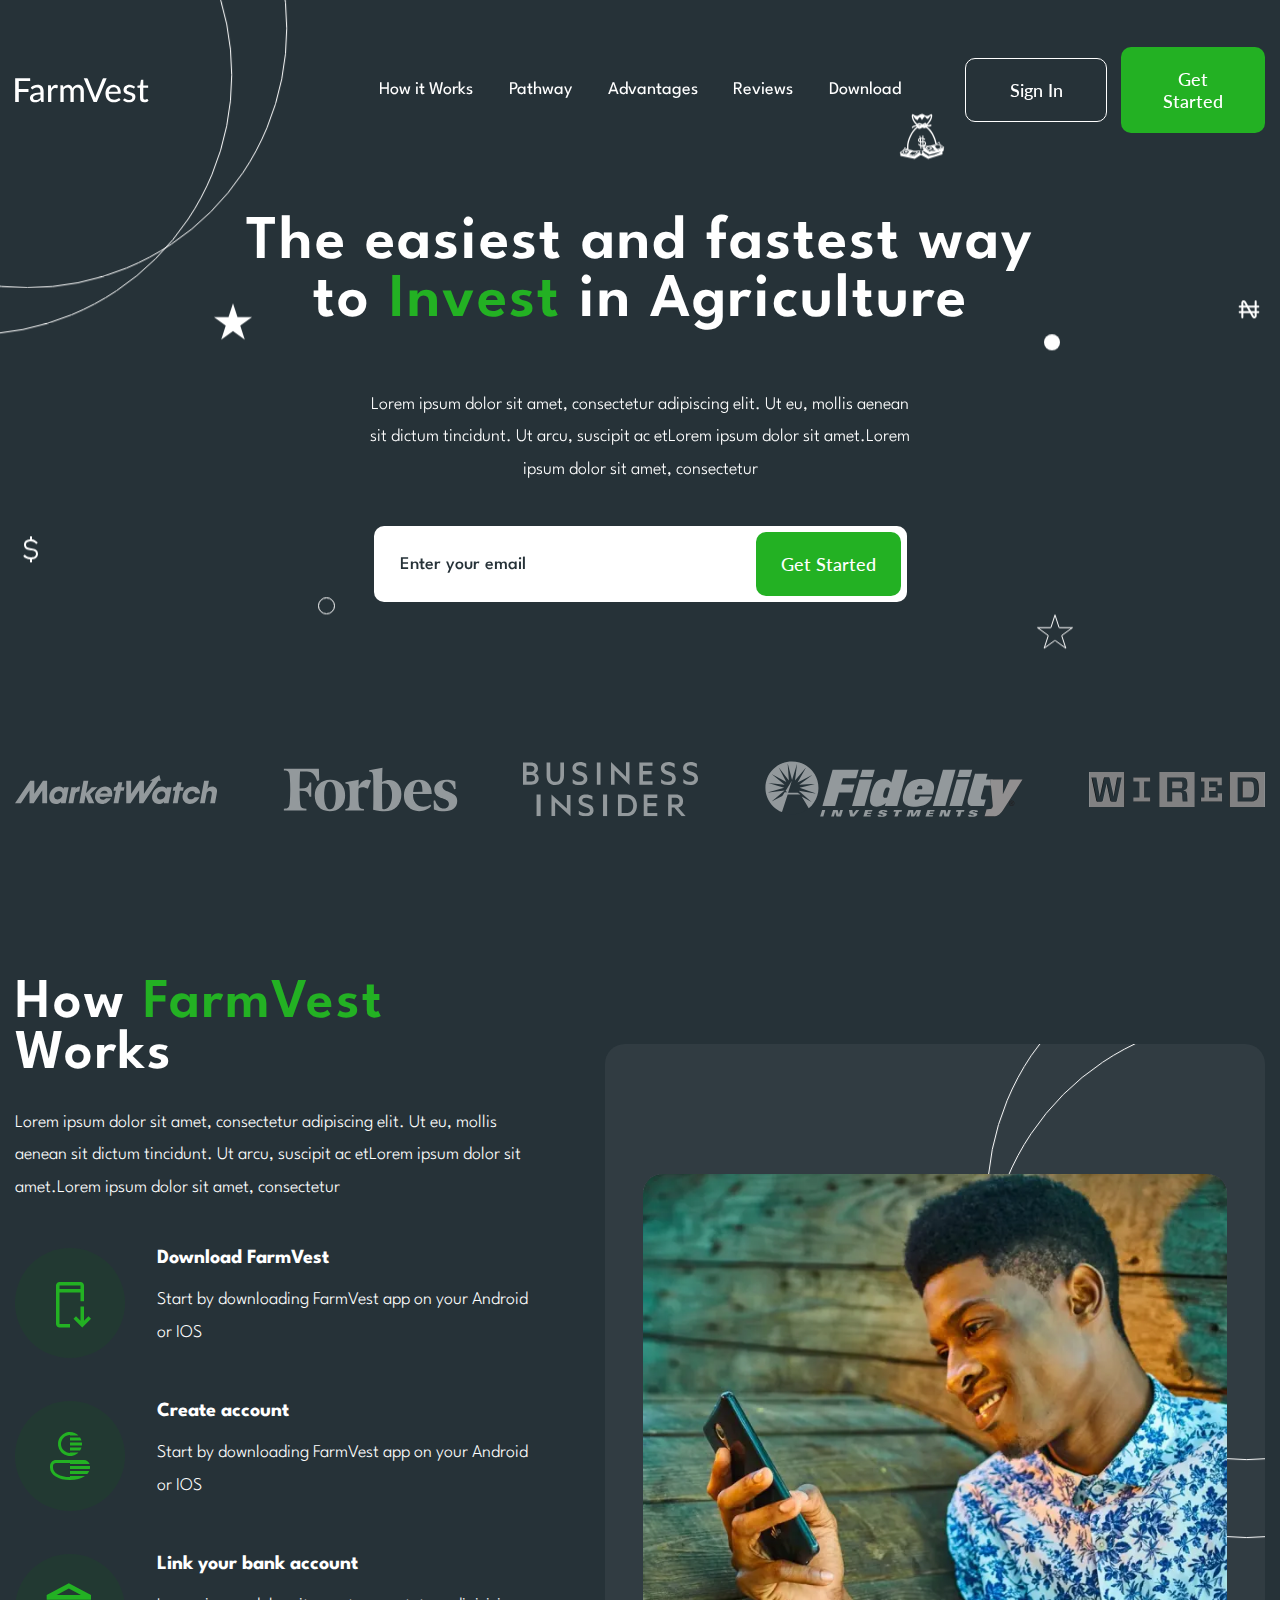
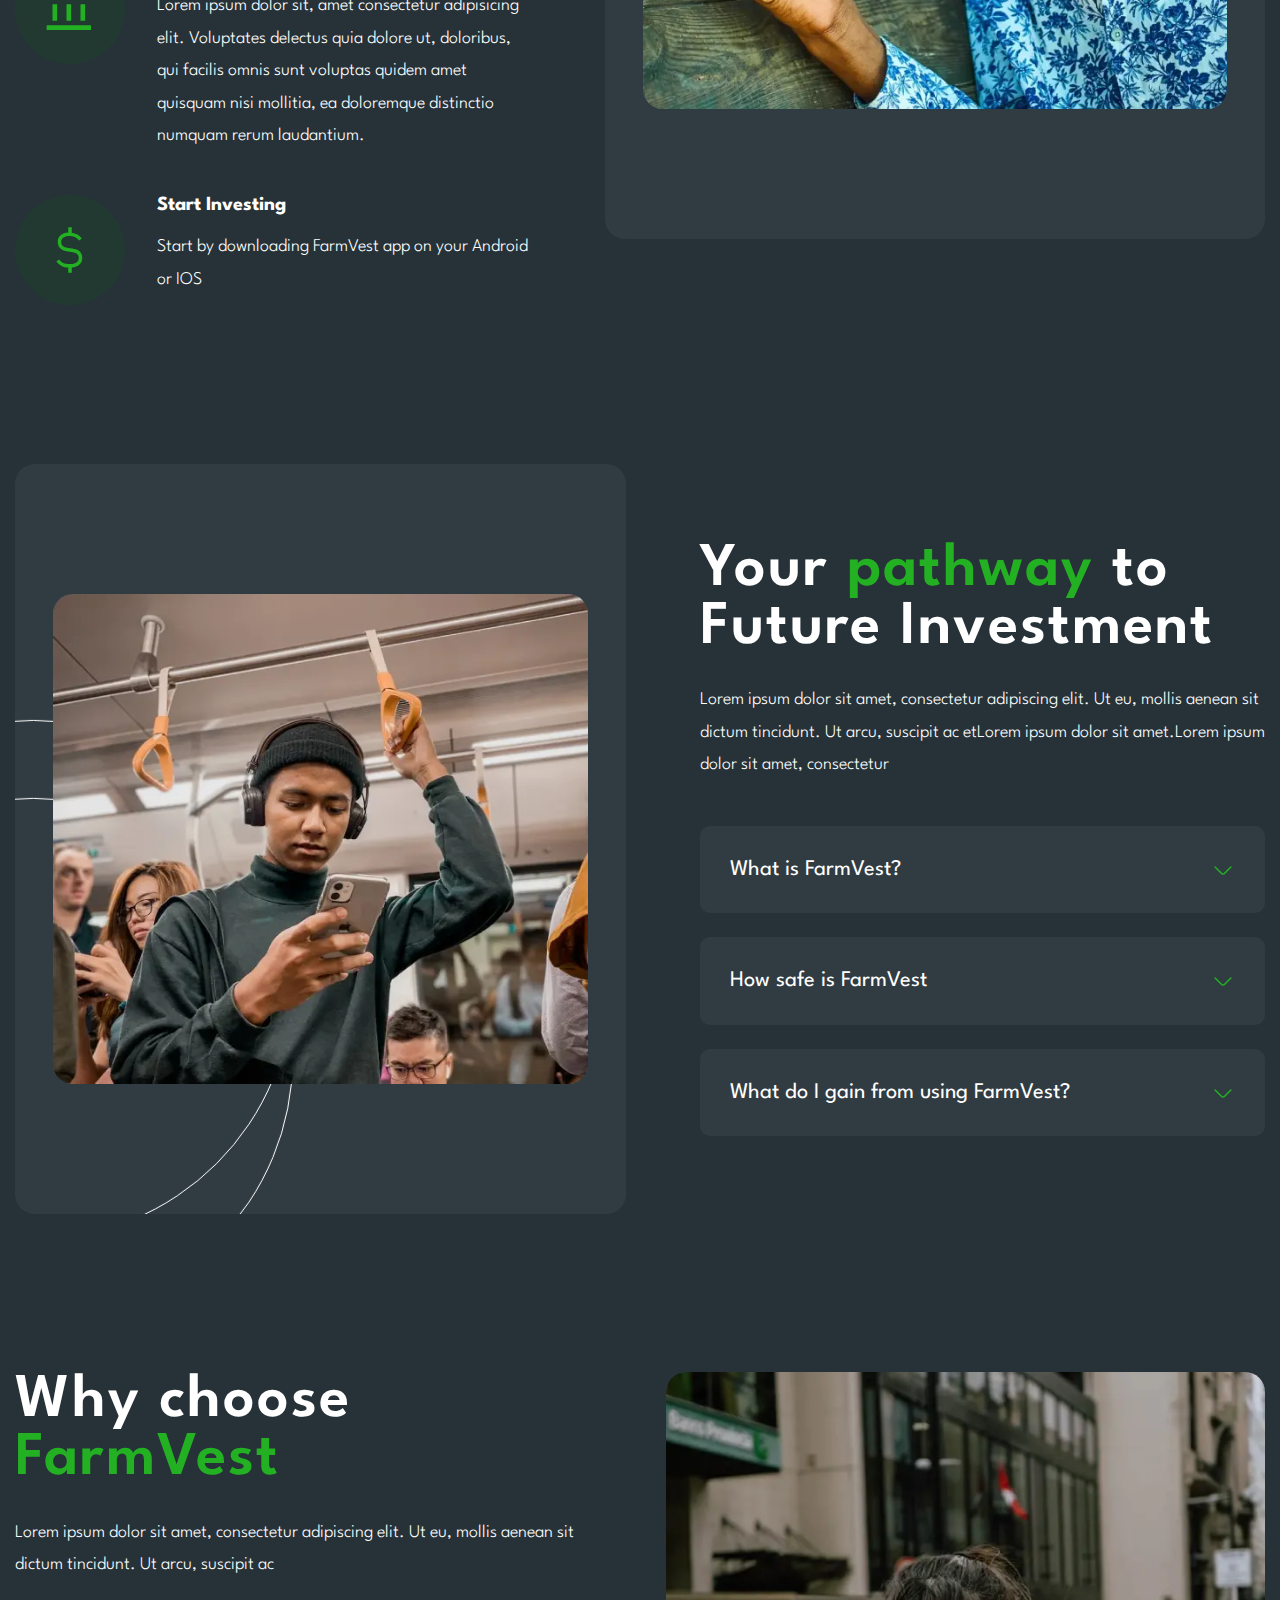
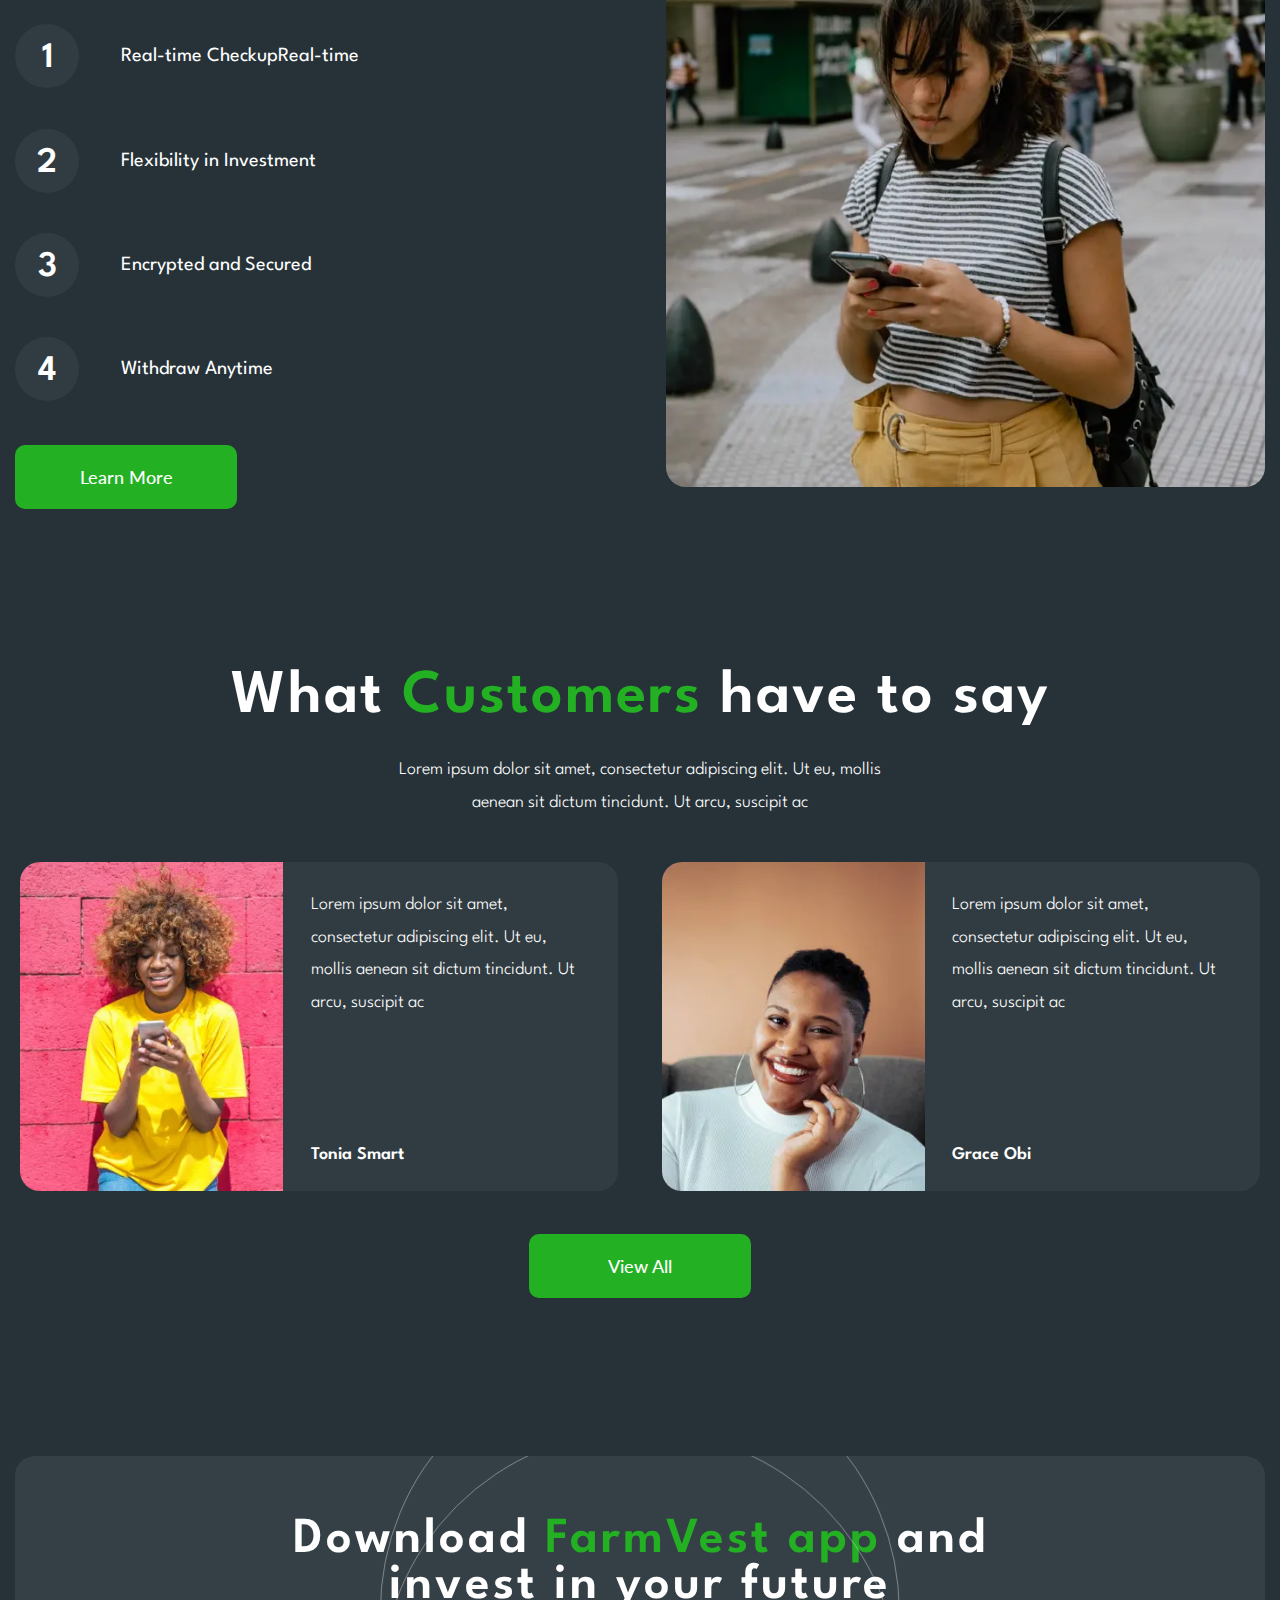
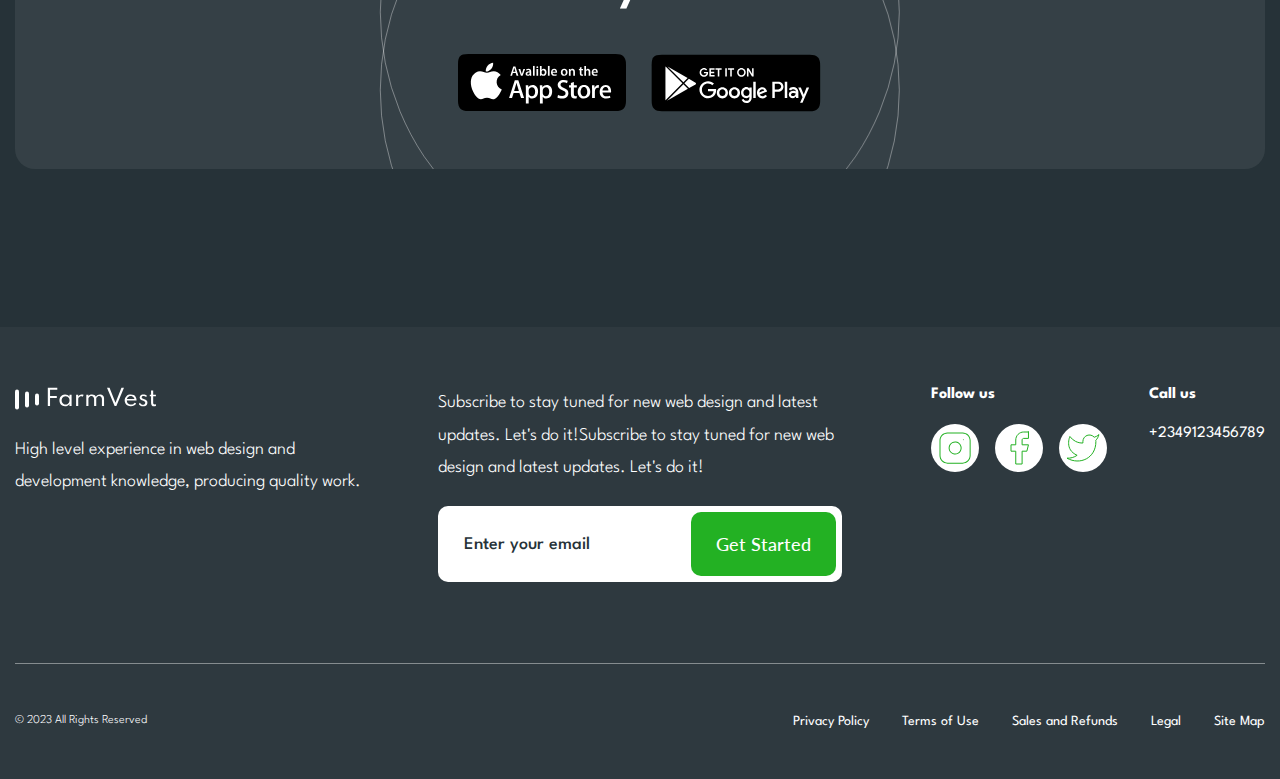
==== commit 54270545: "Add files via upload" ====
--- a/home.html
+++ b/home.html
@@ -6,7 +6,7 @@
 	<meta charset="UTF-8">
 	<meta name="format-detection" content="telephone=no">
 	<!-- <style>body{opacity: 0;}</style> -->
-	<link rel="stylesheet" href="css/style.min.css?_v=20250226174233">
+	<link rel="stylesheet" href="css/style.min.css?_v=20250227160849">
 	<link rel="shortcut icon" href="favicon.ico">
 	<!-- <meta name="robots" content="noindex, nofollow"> -->
 	<meta name="viewport" content="width=device-width, initial-scale=1.0">
@@ -104,7 +104,7 @@
 					</div>
 				</div>
 			</div>
-			<section class="page__how-works how-works">
+			<section class="page__how-works how-works" data-watch="navigator" data-watch-threshold="0.4">
 				<div class="how-works__container-big">
 					<div class="how-works__container">
 						<div class="how-works__content">
@@ -169,7 +169,7 @@
 					</div>
 				</div>
 			</section>
-			<section class="page__pathway pathway">
+			<section class="page__pathway pathway" data-watch="navigator" data-watch-threshold="0.4">
 				<div class="pathway__container-big">
 					<div class="pathway__container">
 						<div data-prlx-parent class="pathway__image image-block">
@@ -227,7 +227,7 @@
 					</div>
 				</div>
 			</section>
-			<section class="page__why-choose why-choose">
+			<section class="page__why-choose why-choose" data-watch="navigator" data-watch-threshold="0.4">
 				<div class="why-choose__container-big">
 					<div class="why-choose__container">
 						<div class="why-choose__content">
@@ -248,7 +248,7 @@
 					</div>
 				</div>
 			</section>
-			<section class="page__reviews reviews">
+			<section class="page__reviews reviews" data-watch="navigator" data-watch-threshold="0.4">
 				<div class="reviews__container-big">
 					<div class="reviews__container">
 						<div class="reviews__title title">What <span>Customers</span> have to say</div>
@@ -282,7 +282,7 @@
 					</div>
 				</div>
 			</section>
-			<section class="page__download download">
+			<section class="page__download download" data-watch="navigator" data-watch-threshold="0.4">
 				<div class="download__container-big">
 					<div class="download__container">
 						<div class="download__body">
@@ -371,7 +371,7 @@
 			</div>
 		</footer>
 	</div>
-	<script src="js/app.min.js?_v=20250226174233"></script>
+	<script src="js/app.min.js?_v=20250227160849"></script>
 </body>
 
 </html>--- a/css/style.min.css
+++ b/css/style.min.css
@@ -1 +1 @@
-@charset "UTF-8";@import url(https://fonts.googleapis.com/css?family=League+Spartan:300,regular,500,600,700&display=swap);@import url(https://fonts.googleapis.com/css?family=Lato:regular,500&display=swap);*{padding:0;margin:0;border:0}*,:after,:before{-webkit-box-sizing:border-box;box-sizing:border-box}body,html{height:100%;min-width:320px}body{color:#fff;line-height:1;font-family:"League Spartan";font-size:1.125rem;-ms-text-size-adjust:100%;-moz-text-size-adjust:100%;-webkit-text-size-adjust:100%;-webkit-font-smoothing:antialiased;-moz-osx-font-smoothing:grayscale}button,input,textarea{font-family:"League Spartan";font-size:inherit;line-height:inherit}button{cursor:pointer;color:inherit;background-color:transparent}a{color:inherit;text-decoration:none}ul li{list-style:none}img{vertical-align:top}h1,h2,h3,h4,h5,h6{font-weight:inherit;font-size:inherit}body{background:#263238}.lock body{overflow:hidden;-ms-touch-action:none;touch-action:none;-ms-scroll-chaining:none;overscroll-behavior:none}.wrapper{min-height:100%;display:-webkit-box;display:-ms-flexbox;display:flex;-webkit-box-orient:vertical;-webkit-box-direction:normal;-ms-flex-direction:column;flex-direction:column;overflow:hidden}@supports (overflow:clip){.wrapper{overflow:clip}}.wrapper>main{-webkit-box-flex:1;-ms-flex:1 1 auto;flex:1 1 auto}.wrapper>*{min-width:0}[class*=__container]{max-width:88.75rem;margin:0 auto}[class*=__container-big]{max-width:103.125rem;margin:0 auto;padding:0 .9375rem}.form{max-width:33.3125rem;background-color:#fff;border-radius:10px;display:-webkit-box;display:-ms-flexbox;display:flex;padding:.375rem;gap:.375rem;position:relative;margin:0 auto}.form__input{-webkit-box-flex:1;-ms-flex:1 1 auto;flex:1 1 auto;padding:0 1.25rem;font-weight:500;color:#263238}.form__input::-webkit-input-placeholder{color:#263238}.form__input::-moz-placeholder{color:#263238}.form__input:-ms-input-placeholder{color:#263238}.form__input::-ms-input-placeholder{color:#263238}.form__input::placeholder{color:#263238}.form__input._form-error{color:red}.form__input._form-error::-webkit-input-placeholder{color:red}.form__input._form-error::-moz-placeholder{color:red}.form__input._form-error:-ms-input-placeholder{color:red}.form__input._form-error::-ms-input-placeholder{color:red}.form__input._form-error::placeholder{color:red}.form__error{position:absolute;top:100%;left:15px;margin-top:.625rem;color:red}.button{font-family:Lato;font-size:18px;font-weight:500;text-align:center;display:inline-block;padding:1.3125rem 1.5625rem;line-height:1.2222222222;border-radius:.625rem;background-color:#23b123;-webkit-transition:all .3s;transition:all .3s}.button:hover{background-color:#0ad80a}.button__border{background-color:transparent;border-radius:10px;border:1px solid #fff;padding:1.25rem 1.5625rem}.button__border:hover{color:#263238;background-color:#fff!important}.button._fw{width:100%}[class*=-ibg]{position:relative}[class*=-ibg] img{position:absolute;width:100%;height:100%;top:0;left:0;-o-object-fit:cover;object-fit:cover}[class*=-ibg_contain] img{-o-object-fit:contain;object-fit:contain}.title{color:#fff;font-size:4.375rem;line-height:normal;letter-spacing:.125rem;font-weight:600}.title span{color:#23b123}.text{font-weight:300;line-height:180%}.image-block{display:-webkit-box;display:-ms-flexbox;display:flex;border-radius:1.25rem;background:rgba(255,255,255,.05);position:relative;overflow:hidden}.image-block__circle{position:absolute;top:0;right:0}.image-block__circle::before{content:"";position:absolute;border:1px solid #fff;border-radius:50%;width:100%;height:100%;top:0;left:0}.image-block__circle_1::before{-webkit-transform:translate(calc(50% - 1.125rem),-20%);-ms-transform:translate(calc(50% - 1.125rem),-20%);transform:translate(calc(50% - 1.125rem),-20%)}.image-block__circle_2::before{-webkit-transform:translate(calc(50% - 1.125rem),-5%);-ms-transform:translate(calc(50% - 1.125rem),-5%);transform:translate(calc(50% - 1.125rem),-5%)}.image-block__item{-webkit-box-flex:1;-ms-flex:1 1 100%;flex:1 1 100%;text-align:center;position:relative;z-index:2}.image-block__item img{max-width:100%;border-radius:1.25rem}.header{position:fixed;width:100%;top:0;left:0;z-index:50;-webkit-transition:all .3s;transition:all .3s}.header._header-scroll{padding-top:1.25rem;padding-bottom:1.25rem;background-color:rgba(28,35,39,.9)}.header__container-big{display:-ms-grid;display:grid;-ms-grid-columns:18.75rem 1fr 18.75rem;grid-template-columns:18.75rem 1fr 18.75rem;-webkit-box-align:center;-ms-flex-align:center;align-items:center}.header__logo{position:relative;z-index:5}.header__logo img{max-width:100%}.header__menu{-webkit-box-flex:1;-ms-flex:1 1 auto;flex:1 1 auto}.header__actions{display:-webkit-box;display:-ms-flexbox;display:flex;-webkit-box-pack:end;-ms-flex-pack:end;justify-content:flex-end;-webkit-box-align:center;-ms-flex-align:center;align-items:center;position:relative;z-index:5;gap:1rem}.menu{padding:0 .625rem}.menu__list{display:-webkit-box;display:-ms-flexbox;display:flex;-ms-flex-wrap:wrap;flex-wrap:wrap;-webkit-box-pack:center;-ms-flex-pack:center;justify-content:center;-webkit-box-align:center;-ms-flex-align:center;align-items:center;row-gap:.625rem;-webkit-column-gap:2.75rem;-moz-column-gap:2.75rem;column-gap:2.75rem}.menu__link{-webkit-transition:color .3s;transition:color .3s}.icon-menu{display:none}.footer{background:rgba(53,64,70,.5)}.footer__main{border-bottom:1px solid rgba(255,255,255,.42)}.footer__bottom{display:-webkit-box;display:-ms-flexbox;display:flex;-webkit-box-pack:justify;-ms-flex-pack:justify;justify-content:space-between;-webkit-box-align:center;-ms-flex-align:center;align-items:center;gap:1.25rem}.footer__copy{font-size:12px;font-weight:300;line-height:1.1666666667}.main-footer{display:-ms-grid;display:grid;-webkit-column-gap:1.25rem;-moz-column-gap:1.25rem;column-gap:1.25rem;row-gap:1.875rem;-ms-grid-columns:(1fr)[3];grid-template-columns:repeat(3,1fr)}.main-footer__info{max-width:21.875rem}.main-footer__logo{display:inline-block}.main-footer__form{-ms-grid-column-align:center;justify-self:center}.main-footer__contacts{display:-webkit-box;display:-ms-flexbox;display:flex;-ms-grid-column-align:end;justify-self:end}.contacts-footer__label{font-size:1rem;font-weight:700}.contacts-footer__label:not(:last-child){margin-bottom:1.5rem}.contacts-footer__items{display:-webkit-box;display:-ms-flexbox;display:flex;gap:1rem}.contacts-footer__item{width:3rem;height:3rem;background-color:#fff;border-radius:50%;display:-webkit-box;display:-ms-flexbox;display:flex;-webkit-box-pack:center;-ms-flex-pack:center;justify-content:center;-webkit-box-align:center;-ms-flex-align:center;align-items:center;-webkit-transition:all .3s;transition:all .3s}.contacts-footer__item:hover{background-color:#94ff8a}.contacts-footer__phone{font-size:1rem}.contacts-footer__phone:hover{text-decoration:underline}.menu-footer__list{display:-webkit-box;display:-ms-flexbox;display:flex;-ms-flex-wrap:wrap;flex-wrap:wrap;row-gap:.625rem}.menu-footer__link{font-size:.875rem;line-height:1.1428571429}.menu-footer__link:hover{text-decoration:underline}.main-block__container-big{position:relative}.main-block__content{text-align:center;position:relative;z-index:2}.main-block__content>*{margin:0 auto}.main-block__title{max-width:50rem}.main-block__text{max-width:34.375rem}.icons-main-block{position:absolute;width:100%;height:100%;top:0;left:0;pointer-events:none}.icons-main-block__item{position:absolute}.icons-main-block__item_1{top:69.2307692308%;left:.9375rem}.icons-main-block__item_2{top:38.9743589744%;left:16.6666666667%}.icons-main-block__item_3{top:77.641025641%;left:24.8765432099%}.icons-main-block__item_4{top:13.7435897436%;right:26.1111111111%}.icons-main-block__item_5{top:42.9743589744%;right:17.2222222222%}.icons-main-block__item_6{top:79.6923076923%;right:16.049382716%}.icons-main-block__item_7{top:37.641025641%;right:.9375rem}.icons-main-block__circle{pointer-events:none;position:absolute;top:0;left:0}.icons-main-block__circle::before{content:"";display:block;border-radius:50%;border:1px solid #fff;width:100%;height:100%}.icons-main-block__circle_1::before{-webkit-transform:translate(calc(-50% - 1.75rem),-37%);-ms-transform:translate(calc(-50% - 1.75rem),-37%);transform:translate(calc(-50% - 1.75rem),-37%)}.icons-main-block__circle_2::before{-webkit-transform:translate(calc(-50% + 1.6875rem),-46%);-ms-transform:translate(calc(-50% + 1.6875rem),-46%);transform:translate(calc(-50% + 1.6875rem),-46%)}.partners__container{display:-webkit-box;display:-ms-flexbox;display:flex;-ms-flex-wrap:wrap;flex-wrap:wrap;-webkit-box-pack:justify;-ms-flex-pack:justify;justify-content:space-between;-webkit-box-align:center;-ms-flex-align:center;align-items:center;gap:1.25rem}.partners__item{text-align:center}.partners__item img{max-width:100%}.how-works__container{display:-ms-grid;display:grid;-webkit-box-align:center;-ms-flex-align:center;align-items:center;row-gap:1.875rem}.steps-how-works__item{display:-webkit-box;display:-ms-flexbox;display:flex;-webkit-box-align:start;-ms-flex-align:start;align-items:flex-start;gap:2rem}.steps-how-works__icon{border-radius:50%;-webkit-box-flex:0;-ms-flex:0 0 6.875rem;flex:0 0 6.875rem;width:6.875rem;height:6.875rem;display:-webkit-box;display:-ms-flexbox;display:flex;-webkit-box-pack:center;-ms-flex-pack:center;justify-content:center;-webkit-box-align:center;-ms-flex-align:center;align-items:center;background-color:rgba(0,128,0,.1)}.steps-how-works__title{font-size:1.25rem;font-weight:700}.steps-how-works__title:not(:last-child){margin-bottom:1rem}.pathway__container{display:-webkit-box;display:-ms-flexbox;display:flex;-webkit-box-align:center;-ms-flex-align:center;align-items:center;row-gap:1.875rem}.pathway__image{-webkit-box-flex:0;-ms-flex:0 0 48.8732394366%;flex:0 0 48.8732394366%}.pathway__image .image-block__circle{top:auto;right:auto;left:0;bottom:0}.pathway__image .image-block__circle_1::before{-webkit-transform:translate(calc(-50% + 1.125rem),20%);-ms-transform:translate(calc(-50% + 1.125rem),20%);transform:translate(calc(-50% + 1.125rem),20%)}.pathway__image .image-block__circle_2::before{-webkit-transform:translate(calc(-50% + 1.125rem),5%);-ms-transform:translate(calc(-50% + 1.125rem),5%);transform:translate(calc(-50% + 1.125rem),5%)}.pathway__content{-webkit-box-flex:1;-ms-flex:1 1 auto;flex:1 1 auto}.spollers-pathway__item{background:rgba(255,255,255,.05);overflow:hidden;border-radius:.625rem}.spollers-pathway__item:not(:last-child){margin-bottom:1.5rem}.spollers-pathway__title{display:-webkit-box;display:-ms-flexbox;display:flex;-webkit-box-align:center;-ms-flex-align:center;align-items:center;-webkit-box-pack:justify;-ms-flex-pack:justify;justify-content:space-between;padding:1.5rem 1.875rem;cursor:pointer;line-height:177%;gap:.625rem;-webkit-transition:all .2s;transition:all .2s}.spollers-pathway__title::after{content:"";background:url(../img/icons/arrow.svg) center/100% no-repeat;height:1.5rem;-webkit-box-flex:0;-ms-flex:0 0 1.5rem;flex:0 0 1.5rem;-webkit-transition:all .3s;transition:all .3s}.spollers-pathway__title:hover{background:rgba(255,255,255,.03)}.spollers-pathway__title._spoller-active{background:rgba(255,255,255,.1)}.spollers-pathway__title._spoller-active::after{-webkit-transform:rotate(-180deg);-ms-transform:rotate(-180deg);transform:rotate(-180deg)}.spollers-pathway__body{padding:.9375rem 1.875rem}summary::-webkit-details-marker{display:none}summary{list-style:none}.why-choose__container{display:-ms-grid;display:grid;row-gap:1.875rem}.why-choose__text{letter-spacing:1.5}.why-choose__button{min-width:13.875rem}.why-choose__image{text-align:center;overflow:hidden}.why-choose__image img{max-width:100%;border-radius:1.25rem;-webkit-transition:all .5s;transition:all .5s}.why-choose__image img:hover{-webkit-transform:scale(1.07);-ms-transform:scale(1.07);transform:scale(1.07);border-radius:13.8%}.list-why-choose{list-style-type:none;counter-reset:item;display:-ms-grid;display:grid}.list-why-choose__item{font-size:20px;line-height:130%;display:-webkit-box;display:-ms-flexbox;display:flex;-webkit-box-align:center;-ms-flex-align:center;align-items:center}.list-why-choose__item::before{content:counter(item);counter-increment:item;width:4rem;height:4rem;font-size:2.25rem;line-height:4.375rem;font-weight:600;background-color:rgba(255,255,255,.05);border-radius:50%;text-align:center;-webkit-box-flex:0;-ms-flex:0 0 auto;flex:0 0 auto}.reviews__container{display:-ms-grid;display:grid;justify-items:center}.reviews__title{text-align:center}.reviews__text{max-width:31.25rem;text-align:center}.reviews__items{display:-webkit-box;display:-ms-flexbox;display:flex;-ms-flex-wrap:wrap;flex-wrap:wrap}.reviews__item{-webkit-box-flex:0;-ms-flex:0 1 50%;flex:0 1 50%}.reviews__button{min-width:13.875rem}.item-reviews{display:-webkit-box;display:-ms-flexbox;display:flex}.item-reviews__image-ibg{padding-bottom:54.9562682216%;-webkit-box-flex:0;-ms-flex:0 0 44.0233236152%;flex:0 0 44.0233236152%;overflow:hidden;border-radius:1.25rem 0 0 1.25rem}.item-reviews__image-ibg img{-webkit-transition:all .5s;transition:all .5s}.item-reviews__image-ibg img:hover{-webkit-transform:scale(1.05);-ms-transform:scale(1.05);transform:scale(1.05)}.item-reviews__body{display:-webkit-box;display:-ms-flexbox;display:flex;-webkit-box-orient:vertical;-webkit-box-direction:normal;-ms-flex-direction:column;flex-direction:column;gap:.9375rem;border-radius:0 1.25rem 1.25rem 0;background:rgba(255,255,255,.05)}.item-reviews__text{-webkit-box-flex:1;-ms-flex:1 1 auto;flex:1 1 auto}.item-reviews__name{font-weight:600}.download__body{position:relative;overflow:hidden;border-radius:1.25rem;background:rgba(255,255,255,.07);padding:0 1.25rem;text-align:center}.download__title{max-width:43.75rem;margin:0 auto;letter-spacing:3px}.download__apps{display:-webkit-box;display:-ms-flexbox;display:flex;-webkit-box-pack:center;-ms-flex-pack:center;justify-content:center;-webkit-box-align:center;-ms-flex-align:center;align-items:center;gap:1.5rem;-ms-flex-wrap:wrap;flex-wrap:wrap}.download__circle{pointer-events:none;position:absolute;top:0;right:50%}.download__circle::before{content:"";position:absolute;border:1px solid rgba(255,255,255,.37);border-radius:50%;width:100%;height:100%;top:0;left:0}.download__circle_1::before{-webkit-transform:translate(50%,-20%);-ms-transform:translate(50%,-20%);transform:translate(50%,-20%)}.download__circle_2::before{-webkit-transform:translate(50%,-5%);-ms-transform:translate(50%,-5%);transform:translate(50%,-5%)}@media (min-width:61.99875em){.button{min-width:8.875rem}.how-works__container{-ms-grid-columns:1fr 52.8169014085%;grid-template-columns:1fr 52.8169014085%}.why-choose__container{-ms-grid-columns:1fr 47.8873239437%;grid-template-columns:1fr 47.8873239437%}}@media (min-width:88.75em){.how-works__content{padding-right:5.9375rem}.reviews__items{row-gap:3rem}.reviews__items{margin-left:-1.5rem}.reviews__items{margin-right:-1.5rem}.reviews__item{padding-left:1.5rem}.reviews__item{padding-right:1.5rem}}@media (min-width:101.25em){.header__logo{width:8.9375rem}.pathway__content{padding-left:7.875rem}}@media (min-width:103.125em){.title{font-size:4.375rem}.title_s64{font-size:4rem}.title_s56{font-size:3.5rem}.image-block{padding-top:10.3125rem}.image-block{padding-bottom:10.3125rem}.image-block{padding-left:2.8125rem}.image-block{padding-right:2.8125rem}.image-block__circle{width:36.5625rem}.image-block__circle{height:36.5625rem}.header{padding-top:3.75rem}.header{padding-bottom:3.75rem}.header__actions{gap:1rem}.menu__list{-webkit-column-gap:2.75rem;-moz-column-gap:2.75rem;column-gap:2.75rem}.footer__main{padding-top:4.25rem}.footer__main{padding-bottom:6.25rem}.footer__bottom{padding-top:3.5rem}.footer__bottom{padding-bottom:3.5rem}.main-footer__logo:not(:last-child){margin-bottom:1.5rem}.main-footer__contacts{gap:3rem}.form-footer__text:not(:last-child){margin-bottom:1.5rem}.contacts-footer__label:not(:last-child){margin-bottom:1.5rem}.menu-footer__list{-webkit-column-gap:2.5rem;-moz-column-gap:2.5rem;column-gap:2.5rem}.main-block__content{padding-top:15.625rem}.main-block__content{padding-bottom:12.5rem}.main-block__title:not(:last-child){margin-bottom:4.375rem}.main-block__text:not(:last-child){margin-bottom:3rem}.icons-main-block__circle{width:36.5625rem}.icons-main-block__circle{height:36.5625rem}.partners{padding-bottom:12.5rem}.how-works{padding-bottom:12.5rem}.how-works__title:not(:last-child){margin-bottom:1.875rem}.how-works__text:not(:last-child){margin-bottom:3.125rem}.steps-how-works__item:not(:last-child){margin-bottom:3rem}.pathway{padding-bottom:12.5rem}.pathway__title:not(:last-child){margin-bottom:1.875rem}.pathway__text:not(:last-child){margin-bottom:3.125rem}.spollers-pathway__title{font-size:1.5rem}.why-choose{padding-bottom:12.5rem}.why-choose__title:not(:last-child){margin-bottom:2rem}.why-choose__text:not(:last-child){margin-bottom:3rem}.why-choose__list{margin-bottom:3.125rem}.list-why-choose{gap:3rem}.list-why-choose__item{gap:3.125rem}.reviews{padding-bottom:12.5rem}.reviews__title{margin-bottom:2rem}.reviews__text{margin-bottom:3rem}.reviews__items{margin-bottom:3rem}.item-reviews__body{padding:2rem}.download{padding-bottom:12.5rem}.download__body{padding-top:4.5rem}.download__body{padding-bottom:4.125rem}.download__title{margin-bottom:3.125rem}.download__circle{width:36.5625rem}.download__circle{height:36.5625rem}}@media (min-width:120em){.why-choose__content{padding-right:11.0625rem}}@media (max-width:75em){.header__container-big{-ms-grid-columns:auto 1fr auto;grid-template-columns:auto 1fr auto}.main-footer__contacts{-ms-grid-column-align:center;justify-self:center;-webkit-box-orient:vertical;-webkit-box-direction:normal;-ms-flex-direction:column;flex-direction:column}}@media (max-width:48em){.header__logo{width:7.5rem}}@media (max-width:576px){.reviews__items{-webkit-box-orient:vertical;-webkit-box-direction:normal;-ms-flex-direction:column;flex-direction:column;-ms-flex-wrap:nowrap;flex-wrap:nowrap}}@media (max-width:20em){.title{font-size:2.625rem}.title_s64{font-size:2.25rem}.title_s56{font-size:2.25rem}.image-block{padding-top:2.5rem}.image-block{padding-bottom:2.5rem}.image-block{padding-left:1.25rem}.image-block{padding-right:1.25rem}.image-block__circle{width:21.875rem}.image-block__circle{height:21.875rem}.header{padding-top:.9375rem}.header{padding-bottom:.9375rem}.header__actions{gap:.625rem}.menu__list{-webkit-column-gap:.9375rem;-moz-column-gap:.9375rem;column-gap:.9375rem}.footer__main{padding-top:2.5rem}.footer__main{padding-bottom:1.875rem}.footer__bottom{padding-top:1.875rem}.footer__bottom{padding-bottom:1.875rem}.main-footer__logo:not(:last-child){margin-bottom:.9375rem}.main-footer__contacts{gap:1.5625rem}.form-footer__text:not(:last-child){margin-bottom:.9375rem}.contacts-footer__label:not(:last-child){margin-bottom:.75rem}.menu-footer__list{-webkit-column-gap:.9375rem;-moz-column-gap:.9375rem;column-gap:.9375rem}.main-block__content{padding-top:7.5rem}.main-block__content{padding-bottom:3.125rem}.main-block__title:not(:last-child){margin-bottom:1.875rem}.main-block__text:not(:last-child){margin-bottom:1.25rem}.icons-main-block__circle{width:21.875rem}.icons-main-block__circle{height:21.875rem}.partners{padding-bottom:3.125rem}.how-works{padding-bottom:3.125rem}.how-works__title:not(:last-child){margin-bottom:1.25rem}.how-works__text:not(:last-child){margin-bottom:1.875rem}.steps-how-works__item:not(:last-child){margin-bottom:1.875rem}.pathway{padding-bottom:3.125rem}.pathway__title:not(:last-child){margin-bottom:1.25rem}.pathway__text:not(:last-child){margin-bottom:1.875rem}.spollers-pathway__title{font-size:1.125rem}.why-choose{padding-bottom:3.125rem}.why-choose__title:not(:last-child){margin-bottom:1.25rem}.why-choose__text:not(:last-child){margin-bottom:1.875rem}.why-choose__list{margin-bottom:1.875rem}.list-why-choose{gap:1.25rem}.list-why-choose__item{gap:1.25rem}.reviews{padding-bottom:3.125rem}.reviews__title{margin-bottom:1.25rem}.reviews__text{margin-bottom:1.875rem}.reviews__items{margin-bottom:1.875rem}.item-reviews__body{padding:.9375rem}.download{padding-bottom:3.125rem}.download__body{padding-top:1.875rem}.download__body{padding-bottom:1.875rem}.download__title{margin-bottom:1.875rem}.download__circle{width:21.875rem}.download__circle{height:21.875rem}}@media (max-width:68.75em){.partners__container{-webkit-box-pack:center;-ms-flex-pack:center;justify-content:center}}@media (max-width:61.99875em){.form__input{height:3.25rem}.button{padding:.9375rem 1.25rem}.footer__copy{font-size:1rem}.main-footer{-ms-grid-columns:(1fr)[2];grid-template-columns:repeat(2,1fr)}.main-footer__info{-webkit-box-ordinal-group:2;-ms-flex-order:1;order:1}.main-footer__form{-webkit-box-ordinal-group:4;-ms-flex-order:3;order:3}.main-footer__contacts{-webkit-box-ordinal-group:3;-ms-flex-order:2;order:2}.menu-footer__list{-webkit-box-pack:center;-ms-flex-pack:center;justify-content:center}.menu-footer__link{font-size:1rem}.icons-main-block{opacity:.5}.how-works__title{text-align:center}.how-works__text{text-align:center}.pathway__container{-webkit-box-orient:vertical;-webkit-box-direction:reverse;-ms-flex-direction:column-reverse;flex-direction:column-reverse}.pathway__image{width:100%}.pathway__title{text-align:center}.pathway__text{text-align:center}.why-choose__title{text-align:center}.why-choose__text{text-align:center}.reviews__items{width:100%}.item-reviews{-webkit-box-orient:vertical;-webkit-box-direction:normal;-ms-flex-direction:column;flex-direction:column}.item-reviews__image-ibg{border-radius:1.25rem 1.25rem 0 0;-webkit-box-flex:0;-ms-flex:0 1 44.0233236152%;flex:0 1 44.0233236152%}.item-reviews__body{border-radius:0 0 1.25rem 1.25rem}}@media (max-width:47.99875em){.menu__body{display:-webkit-box;display:-ms-flexbox;display:flex;-webkit-box-orient:vertical;-webkit-box-direction:normal;-ms-flex-direction:column;flex-direction:column;-webkit-box-align:center;-ms-flex-align:center;align-items:center;text-align:center;position:fixed;width:100%;height:100%;top:0;left:-100%;-webkit-transition:all .3s;transition:all .3s;background:#444;background:#1b2429;overflow:auto;gap:1.875rem;padding-left:.9375rem;padding-right:.9375rem;padding-bottom:1.875rem}.menu__body::before{content:"";position:fixed;width:100%;top:0;left:-100%;-webkit-transition:all .3s;transition:all .3s;background:#141b1f;z-index:2}.menu-open .menu__body{left:0}.menu-open .menu__body::before{left:0}.menu__list{-webkit-box-orient:vertical;-webkit-box-direction:normal;-ms-flex-direction:column;flex-direction:column;row-gap:1.875rem}.menu__link{font-size:32px}.icon-menu{display:block;position:relative;width:1.875rem;height:1.125rem;z-index:5}.icon-menu span,.icon-menu::after,.icon-menu::before{content:"";-webkit-transition:all .3s ease 0s;transition:all .3s ease 0s;right:0;position:absolute;width:100%;height:.125rem;background-color:#fff}.icon-menu::before{top:0}.icon-menu::after{bottom:0}.icon-menu span{top:calc(50% - .0625rem)}.menu-open .icon-menu span{width:0}.menu-open .icon-menu::before{top:calc(50% - .0625rem);-webkit-transform:rotate(-45deg);-ms-transform:rotate(-45deg);transform:rotate(-45deg)}.menu-open .icon-menu::after{bottom:calc(50% - .0625rem);-webkit-transform:rotate(45deg);-ms-transform:rotate(45deg);transform:rotate(45deg)}.footer__bottom{-webkit-box-orient:vertical;-webkit-box-direction:reverse;-ms-flex-direction:column-reverse;flex-direction:column-reverse}.icons-main-block{opacity:.2}}@media (max-width:47.99875em) and (max-width:20em){.menu__body{padding-top:7.5rem}.menu__body::before{height:5.25rem}}@media (max-width:47.99875em) and (any-hover:none){.icon-menu{cursor:default}}@media (max-width:29.99875em){.text{line-height:150%}.header._header-scroll{padding-top:.625rem;padding-bottom:.625rem}.footer__copy{font-size:.875rem}.main-footer{-ms-grid-columns:1fr;grid-template-columns:1fr}.main-footer__contacts{-ms-grid-column-align:start;justify-self:start}.contacts-footer__label{font-size:1.125rem}.contacts-footer__phone{font-size:1.125rem}.menu-footer__list{-webkit-box-pack:space-evenly;-ms-flex-pack:space-evenly;justify-content:space-evenly}.menu-footer__link{font-size:1.125rem}.steps-how-works{text-align:center}.steps-how-works__item{-webkit-box-orient:vertical;-webkit-box-direction:normal;-ms-flex-direction:column;flex-direction:column;-webkit-box-pack:center;-ms-flex-pack:center;justify-content:center;-webkit-box-align:center;-ms-flex-align:center;align-items:center}.steps-how-works__icon{-webkit-box-flex:0;-ms-flex:0 0 5.625rem;flex:0 0 5.625rem;width:5.625rem;height:5.625rem}.spollers-pathway__title{line-height:150%;padding:.9375rem 1.25rem}.spollers-pathway__body{padding:.625rem 1.25rem}.why-choose__button{display:block}.list-why-choose__item::before{width:3.125rem;height:3.125rem;font-size:1.875rem;line-height:3.4375rem}.reviews__button{width:100%}}@media (max-width:26.875em){.form{-webkit-box-orient:vertical;-webkit-box-direction:normal;-ms-flex-direction:column;flex-direction:column}.main-block__form{width:100%}}@media (min-width:20em) and (max-width:103.125em){@supports (font-size:clamp(2.625rem ,2.2039473684rem + 2.1052631579vw ,4.375rem)){.title{font-size:clamp(2.625rem ,2.2039473684rem + 2.1052631579vw ,4.375rem)}}@supports not (font-size:clamp(2.625rem ,2.2039473684rem + 2.1052631579vw ,4.375rem)){.title{font-size:calc(2.625rem + 1.75 * (100vw - 20rem)/ 83.125)}}@supports (font-size:clamp(2.25rem ,1.8289473684rem + 2.1052631579vw ,4rem)){.title_s64{font-size:clamp(2.25rem ,1.8289473684rem + 2.1052631579vw ,4rem)}}@supports not (font-size:clamp(2.25rem ,1.8289473684rem + 2.1052631579vw ,4rem)){.title_s64{font-size:calc(2.25rem + 1.75 * (100vw - 20rem)/ 83.125)}}@supports (font-size:clamp(2.25rem ,1.9492481203rem + 1.5037593985vw ,3.5rem)){.title_s56{font-size:clamp(2.25rem ,1.9492481203rem + 1.5037593985vw ,3.5rem)}}@supports not (font-size:clamp(2.25rem ,1.9492481203rem + 1.5037593985vw ,3.5rem)){.title_s56{font-size:calc(2.25rem + 1.25 * (100vw - 20rem)/ 83.125)}}@supports (padding-top:clamp(2.5rem ,0.6203007519rem + 9.3984962406vw ,10.3125rem)){.image-block{padding-top:clamp(2.5rem ,.6203007519rem + 9.3984962406vw ,10.3125rem)}}@supports not (padding-top:clamp(2.5rem ,0.6203007519rem + 9.3984962406vw ,10.3125rem)){.image-block{padding-top:calc(2.5rem + 7.8125 * (100vw - 20rem)/ 83.125)}}@supports (padding-bottom:clamp(2.5rem ,0.6203007519rem + 9.3984962406vw ,10.3125rem)){.image-block{padding-bottom:clamp(2.5rem ,.6203007519rem + 9.3984962406vw ,10.3125rem)}}@supports not (padding-bottom:clamp(2.5rem ,0.6203007519rem + 9.3984962406vw ,10.3125rem)){.image-block{padding-bottom:calc(2.5rem + 7.8125 * (100vw - 20rem)/ 83.125)}}@supports (padding-left:clamp(1.25rem ,0.8740601504rem + 1.8796992481vw ,2.8125rem)){.image-block{padding-left:clamp(1.25rem ,.8740601504rem + 1.8796992481vw ,2.8125rem)}}@supports not (padding-left:clamp(1.25rem ,0.8740601504rem + 1.8796992481vw ,2.8125rem)){.image-block{padding-left:calc(1.25rem + 1.5625 * (100vw - 20rem)/ 83.125)}}@supports (padding-right:clamp(1.25rem ,0.8740601504rem + 1.8796992481vw ,2.8125rem)){.image-block{padding-right:clamp(1.25rem ,.8740601504rem + 1.8796992481vw ,2.8125rem)}}@supports not (padding-right:clamp(1.25rem ,0.8740601504rem + 1.8796992481vw ,2.8125rem)){.image-block{padding-right:calc(1.25rem + 1.5625 * (100vw - 20rem)/ 83.125)}}@supports (width:clamp(21.875rem ,18.3411654135rem + 17.6691729323vw ,36.5625rem)){.image-block__circle{width:clamp(21.875rem ,18.3411654135rem + 17.6691729323vw ,36.5625rem)}}@supports not (width:clamp(21.875rem ,18.3411654135rem + 17.6691729323vw ,36.5625rem)){.image-block__circle{width:calc(21.875rem + 14.6875 * (100vw - 20rem)/ 83.125)}}@supports (height:clamp(21.875rem ,18.3411654135rem + 17.6691729323vw ,36.5625rem)){.image-block__circle{height:clamp(21.875rem ,18.3411654135rem + 17.6691729323vw ,36.5625rem)}}@supports not (height:clamp(21.875rem ,18.3411654135rem + 17.6691729323vw ,36.5625rem)){.image-block__circle{height:calc(21.875rem + 14.6875 * (100vw - 20rem)/ 83.125)}}@supports (padding-top:clamp(0.9375rem ,0.2608082707rem + 3.3834586466vw ,3.75rem)){.header{padding-top:clamp(.9375rem ,.2608082707rem + 3.3834586466vw ,3.75rem)}}@supports not (padding-top:clamp(0.9375rem ,0.2608082707rem + 3.3834586466vw ,3.75rem)){.header{padding-top:calc(.9375rem + 2.8125 * (100vw - 20rem)/ 83.125)}}@supports (padding-bottom:clamp(0.9375rem ,0.2608082707rem + 3.3834586466vw ,3.75rem)){.header{padding-bottom:clamp(.9375rem ,.2608082707rem + 3.3834586466vw ,3.75rem)}}@supports not (padding-bottom:clamp(0.9375rem ,0.2608082707rem + 3.3834586466vw ,3.75rem)){.header{padding-bottom:calc(.9375rem + 2.8125 * (100vw - 20rem)/ 83.125)}}@supports (gap:clamp(0.625rem ,0.5347744361rem + 0.4511278195vw ,1rem)){.header__actions{gap:clamp(.625rem ,.5347744361rem + .4511278195vw ,1rem)}}@supports not (gap:clamp(0.625rem ,0.5347744361rem + 0.4511278195vw ,1rem)){.header__actions{gap:calc(.625rem + .375 * (100vw - 20rem)/ 83.125)}}@supports ((-moz-column-gap:clamp(0.9375rem ,0.5014097744rem + 2.1804511278vw ,2.75rem)) or (column-gap:clamp(0.9375rem ,0.5014097744rem + 2.1804511278vw ,2.75rem))){.menu__list{-webkit-column-gap:clamp(.9375rem ,.5014097744rem + 2.1804511278vw ,2.75rem);-moz-column-gap:clamp(.9375rem ,.5014097744rem + 2.1804511278vw ,2.75rem);column-gap:clamp(.9375rem ,.5014097744rem + 2.1804511278vw ,2.75rem)}}@supports not ((-moz-column-gap:clamp(0.9375rem ,0.5014097744rem + 2.1804511278vw ,2.75rem)) or (column-gap:clamp(0.9375rem ,0.5014097744rem + 2.1804511278vw ,2.75rem))){.menu__list{-webkit-column-gap:calc(.9375rem + 1.8125 * (100vw - 20rem)/ 83.125);-moz-column-gap:calc(.9375rem + 1.8125 * (100vw - 20rem)/ 83.125);column-gap:calc(.9375rem + 1.8125 * (100vw - 20rem)/ 83.125)}}@supports (padding-top:clamp(2.5rem ,2.0789473684rem + 2.1052631579vw ,4.25rem)){.footer__main{padding-top:clamp(2.5rem ,2.0789473684rem + 2.1052631579vw ,4.25rem)}}@supports not (padding-top:clamp(2.5rem ,2.0789473684rem + 2.1052631579vw ,4.25rem)){.footer__main{padding-top:calc(2.5rem + 1.75 * (100vw - 20rem)/ 83.125)}}@supports (padding-bottom:clamp(1.875rem ,0.8223684211rem + 5.2631578947vw ,6.25rem)){.footer__main{padding-bottom:clamp(1.875rem ,.8223684211rem + 5.2631578947vw ,6.25rem)}}@supports not (padding-bottom:clamp(1.875rem ,0.8223684211rem + 5.2631578947vw ,6.25rem)){.footer__main{padding-bottom:calc(1.875rem + 4.375 * (100vw - 20rem)/ 83.125)}}@supports (padding-top:clamp(1.875rem ,1.4840225564rem + 1.954887218vw ,3.5rem)){.footer__bottom{padding-top:clamp(1.875rem ,1.4840225564rem + 1.954887218vw ,3.5rem)}}@supports not (padding-top:clamp(1.875rem ,1.4840225564rem + 1.954887218vw ,3.5rem)){.footer__bottom{padding-top:calc(1.875rem + 1.625 * (100vw - 20rem)/ 83.125)}}@supports (padding-bottom:clamp(1.875rem ,1.4840225564rem + 1.954887218vw ,3.5rem)){.footer__bottom{padding-bottom:clamp(1.875rem ,1.4840225564rem + 1.954887218vw ,3.5rem)}}@supports not (padding-bottom:clamp(1.875rem ,1.4840225564rem + 1.954887218vw ,3.5rem)){.footer__bottom{padding-bottom:calc(1.875rem + 1.625 * (100vw - 20rem)/ 83.125)}}@supports (margin-bottom:clamp(0.9375rem ,0.8021616541rem + 0.6766917293vw ,1.5rem)){.main-footer__logo:not(:last-child){margin-bottom:clamp(.9375rem ,.8021616541rem + .6766917293vw ,1.5rem)}}@supports not (margin-bottom:clamp(0.9375rem ,0.8021616541rem + 0.6766917293vw ,1.5rem)){.main-footer__logo:not(:last-child){margin-bottom:calc(.9375rem + .5625 * (100vw - 20rem)/ 83.125)}}@supports (gap:clamp(1.5625rem ,1.2166353383rem + 1.7293233083vw ,3rem)){.main-footer__contacts{gap:clamp(1.5625rem ,1.2166353383rem + 1.7293233083vw ,3rem)}}@supports not (gap:clamp(1.5625rem ,1.2166353383rem + 1.7293233083vw ,3rem)){.main-footer__contacts{gap:calc(1.5625rem + 1.4375 * (100vw - 20rem)/ 83.125)}}@supports (margin-bottom:clamp(0.9375rem ,0.8021616541rem + 0.6766917293vw ,1.5rem)){.form-footer__text:not(:last-child){margin-bottom:clamp(.9375rem ,.8021616541rem + .6766917293vw ,1.5rem)}}@supports not (margin-bottom:clamp(0.9375rem ,0.8021616541rem + 0.6766917293vw ,1.5rem)){.form-footer__text:not(:last-child){margin-bottom:calc(.9375rem + .5625 * (100vw - 20rem)/ 83.125)}}@supports (margin-bottom:clamp(0.75rem ,0.5695488722rem + 0.9022556391vw ,1.5rem)){.contacts-footer__label:not(:last-child){margin-bottom:clamp(.75rem ,.5695488722rem + .9022556391vw ,1.5rem)}}@supports not (margin-bottom:clamp(0.75rem ,0.5695488722rem + 0.9022556391vw ,1.5rem)){.contacts-footer__label:not(:last-child){margin-bottom:calc(.75rem + .75 * (100vw - 20rem)/ 83.125)}}@supports ((-moz-column-gap:clamp(0.9375rem ,0.5615601504rem + 1.8796992481vw ,2.5rem)) or (column-gap:clamp(0.9375rem ,0.5615601504rem + 1.8796992481vw ,2.5rem))){.menu-footer__list{-webkit-column-gap:clamp(.9375rem ,.5615601504rem + 1.8796992481vw ,2.5rem);-moz-column-gap:clamp(.9375rem ,.5615601504rem + 1.8796992481vw ,2.5rem);column-gap:clamp(.9375rem ,.5615601504rem + 1.8796992481vw ,2.5rem)}}@supports not ((-moz-column-gap:clamp(0.9375rem ,0.5615601504rem + 1.8796992481vw ,2.5rem)) or (column-gap:clamp(0.9375rem ,0.5615601504rem + 1.8796992481vw ,2.5rem))){.menu-footer__list{-webkit-column-gap:calc(.9375rem + 1.5625 * (100vw - 20rem)/ 83.125);-moz-column-gap:calc(.9375rem + 1.5625 * (100vw - 20rem)/ 83.125);column-gap:calc(.9375rem + 1.5625 * (100vw - 20rem)/ 83.125)}}@supports (padding-top:clamp(7.5rem ,5.545112782rem + 9.7744360902vw ,15.625rem)){.main-block__content{padding-top:clamp(7.5rem ,5.545112782rem + 9.7744360902vw ,15.625rem)}}@supports not (padding-top:clamp(7.5rem ,5.545112782rem + 9.7744360902vw ,15.625rem)){.main-block__content{padding-top:calc(7.5rem + 8.125 * (100vw - 20rem)/ 83.125)}}@supports (padding-bottom:clamp(3.125rem ,0.8693609023rem + 11.2781954887vw ,12.5rem)){.main-block__content{padding-bottom:clamp(3.125rem ,.8693609023rem + 11.2781954887vw ,12.5rem)}}@supports not (padding-bottom:clamp(3.125rem ,0.8693609023rem + 11.2781954887vw ,12.5rem)){.main-block__content{padding-bottom:calc(3.125rem + 9.375 * (100vw - 20rem)/ 83.125)}}@supports (margin-bottom:clamp(1.875rem ,1.2734962406rem + 3.007518797vw ,4.375rem)){.main-block__title:not(:last-child){margin-bottom:clamp(1.875rem ,1.2734962406rem + 3.007518797vw ,4.375rem)}}@supports not (margin-bottom:clamp(1.875rem ,1.2734962406rem + 3.007518797vw ,4.375rem)){.main-block__title:not(:last-child){margin-bottom:calc(1.875rem + 2.5 * (100vw - 20rem)/ 83.125)}}@supports (margin-bottom:clamp(1.25rem ,0.8289473684rem + 2.1052631579vw ,3rem)){.main-block__text:not(:last-child){margin-bottom:clamp(1.25rem ,.8289473684rem + 2.1052631579vw ,3rem)}}@supports not (margin-bottom:clamp(1.25rem ,0.8289473684rem + 2.1052631579vw ,3rem)){.main-block__text:not(:last-child){margin-bottom:calc(1.25rem + 1.75 * (100vw - 20rem)/ 83.125)}}@supports (width:clamp(21.875rem ,18.3411654135rem + 17.6691729323vw ,36.5625rem)){.icons-main-block__circle{width:clamp(21.875rem ,18.3411654135rem + 17.6691729323vw ,36.5625rem)}}@supports not (width:clamp(21.875rem ,18.3411654135rem + 17.6691729323vw ,36.5625rem)){.icons-main-block__circle{width:calc(21.875rem + 14.6875 * (100vw - 20rem)/ 83.125)}}@supports (height:clamp(21.875rem ,18.3411654135rem + 17.6691729323vw ,36.5625rem)){.icons-main-block__circle{height:clamp(21.875rem ,18.3411654135rem + 17.6691729323vw ,36.5625rem)}}@supports not (height:clamp(21.875rem ,18.3411654135rem + 17.6691729323vw ,36.5625rem)){.icons-main-block__circle{height:calc(21.875rem + 14.6875 * (100vw - 20rem)/ 83.125)}}@supports (padding-bottom:clamp(3.125rem ,0.8693609023rem + 11.2781954887vw ,12.5rem)){.partners{padding-bottom:clamp(3.125rem ,.8693609023rem + 11.2781954887vw ,12.5rem)}}@supports not (padding-bottom:clamp(3.125rem ,0.8693609023rem + 11.2781954887vw ,12.5rem)){.partners{padding-bottom:calc(3.125rem + 9.375 * (100vw - 20rem)/ 83.125)}}@supports (padding-bottom:clamp(3.125rem ,0.8693609023rem + 11.2781954887vw ,12.5rem)){.how-works{padding-bottom:clamp(3.125rem ,.8693609023rem + 11.2781954887vw ,12.5rem)}}@supports not (padding-bottom:clamp(3.125rem ,0.8693609023rem + 11.2781954887vw ,12.5rem)){.how-works{padding-bottom:calc(3.125rem + 9.375 * (100vw - 20rem)/ 83.125)}}@supports (margin-bottom:clamp(1.25rem ,1.0996240602rem + 0.7518796992vw ,1.875rem)){.how-works__title:not(:last-child){margin-bottom:clamp(1.25rem ,1.0996240602rem + .7518796992vw ,1.875rem)}}@supports not (margin-bottom:clamp(1.25rem ,1.0996240602rem + 0.7518796992vw ,1.875rem)){.how-works__title:not(:last-child){margin-bottom:calc(1.25rem + .625 * (100vw - 20rem)/ 83.125)}}@supports (margin-bottom:clamp(1.875rem ,1.5742481203rem + 1.5037593985vw ,3.125rem)){.how-works__text:not(:last-child){margin-bottom:clamp(1.875rem ,1.5742481203rem + 1.5037593985vw ,3.125rem)}}@supports not (margin-bottom:clamp(1.875rem ,1.5742481203rem + 1.5037593985vw ,3.125rem)){.how-works__text:not(:last-child){margin-bottom:calc(1.875rem + 1.25 * (100vw - 20rem)/ 83.125)}}@supports (margin-bottom:clamp(1.875rem ,1.6043233083rem + 1.3533834586vw ,3rem)){.steps-how-works__item:not(:last-child){margin-bottom:clamp(1.875rem ,1.6043233083rem + 1.3533834586vw ,3rem)}}@supports not (margin-bottom:clamp(1.875rem ,1.6043233083rem + 1.3533834586vw ,3rem)){.steps-how-works__item:not(:last-child){margin-bottom:calc(1.875rem + 1.125 * (100vw - 20rem)/ 83.125)}}@supports (padding-bottom:clamp(3.125rem ,0.8693609023rem + 11.2781954887vw ,12.5rem)){.pathway{padding-bottom:clamp(3.125rem ,.8693609023rem + 11.2781954887vw ,12.5rem)}}@supports not (padding-bottom:clamp(3.125rem ,0.8693609023rem + 11.2781954887vw ,12.5rem)){.pathway{padding-bottom:calc(3.125rem + 9.375 * (100vw - 20rem)/ 83.125)}}@supports (margin-bottom:clamp(1.25rem ,1.0996240602rem + 0.7518796992vw ,1.875rem)){.pathway__title:not(:last-child){margin-bottom:clamp(1.25rem ,1.0996240602rem + .7518796992vw ,1.875rem)}}@supports not (margin-bottom:clamp(1.25rem ,1.0996240602rem + 0.7518796992vw ,1.875rem)){.pathway__title:not(:last-child){margin-bottom:calc(1.25rem + .625 * (100vw - 20rem)/ 83.125)}}@supports (margin-bottom:clamp(1.875rem ,1.5742481203rem + 1.5037593985vw ,3.125rem)){.pathway__text:not(:last-child){margin-bottom:clamp(1.875rem ,1.5742481203rem + 1.5037593985vw ,3.125rem)}}@supports not (margin-bottom:clamp(1.875rem ,1.5742481203rem + 1.5037593985vw ,3.125rem)){.pathway__text:not(:last-child){margin-bottom:calc(1.875rem + 1.25 * (100vw - 20rem)/ 83.125)}}@supports (font-size:clamp(1.125rem ,1.0347744361rem + 0.4511278195vw ,1.5rem)){.spollers-pathway__title{font-size:clamp(1.125rem ,1.0347744361rem + .4511278195vw ,1.5rem)}}@supports not (font-size:clamp(1.125rem ,1.0347744361rem + 0.4511278195vw ,1.5rem)){.spollers-pathway__title{font-size:calc(1.125rem + .375 * (100vw - 20rem)/ 83.125)}}@supports (padding-bottom:clamp(3.125rem ,0.8693609023rem + 11.2781954887vw ,12.5rem)){.why-choose{padding-bottom:clamp(3.125rem ,.8693609023rem + 11.2781954887vw ,12.5rem)}}@supports not (padding-bottom:clamp(3.125rem ,0.8693609023rem + 11.2781954887vw ,12.5rem)){.why-choose{padding-bottom:calc(3.125rem + 9.375 * (100vw - 20rem)/ 83.125)}}@supports (margin-bottom:clamp(1.25rem ,1.0695488722rem + 0.9022556391vw ,2rem)){.why-choose__title:not(:last-child){margin-bottom:clamp(1.25rem ,1.0695488722rem + .9022556391vw ,2rem)}}@supports not (margin-bottom:clamp(1.25rem ,1.0695488722rem + 0.9022556391vw ,2rem)){.why-choose__title:not(:last-child){margin-bottom:calc(1.25rem + .75 * (100vw - 20rem)/ 83.125)}}@supports (margin-bottom:clamp(1.875rem ,1.6043233083rem + 1.3533834586vw ,3rem)){.why-choose__text:not(:last-child){margin-bottom:clamp(1.875rem ,1.6043233083rem + 1.3533834586vw ,3rem)}}@supports not (margin-bottom:clamp(1.875rem ,1.6043233083rem + 1.3533834586vw ,3rem)){.why-choose__text:not(:last-child){margin-bottom:calc(1.875rem + 1.125 * (100vw - 20rem)/ 83.125)}}@supports (margin-bottom:clamp(1.875rem ,1.5742481203rem + 1.5037593985vw ,3.125rem)){.why-choose__list{margin-bottom:clamp(1.875rem ,1.5742481203rem + 1.5037593985vw ,3.125rem)}}@supports not (margin-bottom:clamp(1.875rem ,1.5742481203rem + 1.5037593985vw ,3.125rem)){.why-choose__list{margin-bottom:calc(1.875rem + 1.25 * (100vw - 20rem)/ 83.125)}}@supports (gap:clamp(1.25rem ,0.8289473684rem + 2.1052631579vw ,3rem)){.list-why-choose{gap:clamp(1.25rem ,.8289473684rem + 2.1052631579vw ,3rem)}}@supports not (gap:clamp(1.25rem ,0.8289473684rem + 2.1052631579vw ,3rem)){.list-why-choose{gap:calc(1.25rem + 1.75 * (100vw - 20rem)/ 83.125)}}@supports (gap:clamp(1.25rem ,0.7988721805rem + 2.2556390977vw ,3.125rem)){.list-why-choose__item{gap:clamp(1.25rem ,.7988721805rem + 2.2556390977vw ,3.125rem)}}@supports not (gap:clamp(1.25rem ,0.7988721805rem + 2.2556390977vw ,3.125rem)){.list-why-choose__item{gap:calc(1.25rem + 1.875 * (100vw - 20rem)/ 83.125)}}@supports (padding-bottom:clamp(3.125rem ,0.8693609023rem + 11.2781954887vw ,12.5rem)){.reviews{padding-bottom:clamp(3.125rem ,.8693609023rem + 11.2781954887vw ,12.5rem)}}@supports not (padding-bottom:clamp(3.125rem ,0.8693609023rem + 11.2781954887vw ,12.5rem)){.reviews{padding-bottom:calc(3.125rem + 9.375 * (100vw - 20rem)/ 83.125)}}@supports (margin-bottom:clamp(1.25rem ,1.0695488722rem + 0.9022556391vw ,2rem)){.reviews__title{margin-bottom:clamp(1.25rem ,1.0695488722rem + .9022556391vw ,2rem)}}@supports not (margin-bottom:clamp(1.25rem ,1.0695488722rem + 0.9022556391vw ,2rem)){.reviews__title{margin-bottom:calc(1.25rem + .75 * (100vw - 20rem)/ 83.125)}}@supports (margin-bottom:clamp(1.875rem ,1.6043233083rem + 1.3533834586vw ,3rem)){.reviews__text{margin-bottom:clamp(1.875rem ,1.6043233083rem + 1.3533834586vw ,3rem)}}@supports not (margin-bottom:clamp(1.875rem ,1.6043233083rem + 1.3533834586vw ,3rem)){.reviews__text{margin-bottom:calc(1.875rem + 1.125 * (100vw - 20rem)/ 83.125)}}@supports (margin-bottom:clamp(1.875rem ,1.6043233083rem + 1.3533834586vw ,3rem)){.reviews__items{margin-bottom:clamp(1.875rem ,1.6043233083rem + 1.3533834586vw ,3rem)}}@supports not (margin-bottom:clamp(1.875rem ,1.6043233083rem + 1.3533834586vw ,3rem)){.reviews__items{margin-bottom:calc(1.875rem + 1.125 * (100vw - 20rem)/ 83.125)}}@supports (padding:clamp(0.9375rem ,0.6818609023rem + 1.2781954887vw ,2rem)){.item-reviews__body{padding:clamp(.9375rem ,.6818609023rem + 1.2781954887vw ,2rem)}}@supports not (padding:clamp(0.9375rem ,0.6818609023rem + 1.2781954887vw ,2rem)){.item-reviews__body{padding:calc(.9375rem + 1.0625 * (100vw - 20rem)/ 83.125)}}@supports (padding-bottom:clamp(3.125rem ,0.8693609023rem + 11.2781954887vw ,12.5rem)){.download{padding-bottom:clamp(3.125rem ,.8693609023rem + 11.2781954887vw ,12.5rem)}}@supports not (padding-bottom:clamp(3.125rem ,0.8693609023rem + 11.2781954887vw ,12.5rem)){.download{padding-bottom:calc(3.125rem + 9.375 * (100vw - 20rem)/ 83.125)}}@supports (padding-top:clamp(1.875rem ,1.2434210526rem + 3.1578947368vw ,4.5rem)){.download__body{padding-top:clamp(1.875rem ,1.2434210526rem + 3.1578947368vw ,4.5rem)}}@supports not (padding-top:clamp(1.875rem ,1.2434210526rem + 3.1578947368vw ,4.5rem)){.download__body{padding-top:calc(1.875rem + 2.625 * (100vw - 20rem)/ 83.125)}}@supports (padding-bottom:clamp(1.875rem ,1.3336466165rem + 2.7067669173vw ,4.125rem)){.download__body{padding-bottom:clamp(1.875rem ,1.3336466165rem + 2.7067669173vw ,4.125rem)}}@supports not (padding-bottom:clamp(1.875rem ,1.3336466165rem + 2.7067669173vw ,4.125rem)){.download__body{padding-bottom:calc(1.875rem + 2.25 * (100vw - 20rem)/ 83.125)}}@supports (margin-bottom:clamp(1.875rem ,1.5742481203rem + 1.5037593985vw ,3.125rem)){.download__title{margin-bottom:clamp(1.875rem ,1.5742481203rem + 1.5037593985vw ,3.125rem)}}@supports not (margin-bottom:clamp(1.875rem ,1.5742481203rem + 1.5037593985vw ,3.125rem)){.download__title{margin-bottom:calc(1.875rem + 1.25 * (100vw - 20rem)/ 83.125)}}@supports (width:clamp(21.875rem ,18.3411654135rem + 17.6691729323vw ,36.5625rem)){.download__circle{width:clamp(21.875rem ,18.3411654135rem + 17.6691729323vw ,36.5625rem)}}@supports not (width:clamp(21.875rem ,18.3411654135rem + 17.6691729323vw ,36.5625rem)){.download__circle{width:calc(21.875rem + 14.6875 * (100vw - 20rem)/ 83.125)}}@supports (height:clamp(21.875rem ,18.3411654135rem + 17.6691729323vw ,36.5625rem)){.download__circle{height:clamp(21.875rem ,18.3411654135rem + 17.6691729323vw ,36.5625rem)}}@supports not (height:clamp(21.875rem ,18.3411654135rem + 17.6691729323vw ,36.5625rem)){.download__circle{height:calc(21.875rem + 14.6875 * (100vw - 20rem)/ 83.125)}}}@media (min-width:48em) and (max-width:101.25em){@supports (width:clamp(7.5rem ,6.2042253521rem + 2.6995305164vw ,8.9375rem)){.header__logo{width:clamp(7.5rem ,6.2042253521rem + 2.6995305164vw ,8.9375rem)}}@supports not (width:clamp(7.5rem ,6.2042253521rem + 2.6995305164vw ,8.9375rem)){.header__logo{width:calc(7.5rem + 1.4375 * (100vw - 48rem)/ 53.25)}}}@media (max-width:47.99875em) and (min-width:48em){.menu__body{padding-top:10rem}.menu__body::before{height:7.125rem}}@media (max-width:47.99875em) and (min-width:20em) and (max-width:48em){@supports (padding-top:clamp(7.5rem ,5.7142857143rem + 8.9285714286vw ,10rem)){.menu__body{padding-top:clamp(7.5rem ,5.7142857143rem + 8.9285714286vw ,10rem)}}@supports not (padding-top:clamp(7.5rem ,5.7142857143rem + 8.9285714286vw ,10rem)){.menu__body{padding-top:calc(7.5rem + 2.5 * (100vw - 20rem)/ 28)}}@supports (height:clamp(5.25rem ,3.9107142857rem + 6.6964285714vw ,7.125rem)){.menu__body::before{height:clamp(5.25rem ,3.9107142857rem + 6.6964285714vw ,7.125rem)}}@supports not (height:clamp(5.25rem ,3.9107142857rem + 6.6964285714vw ,7.125rem)){.menu__body::before{height:calc(5.25rem + 1.875 * (100vw - 20rem)/ 28)}}}@media (max-width:61.99875em) and (min-width:29.99875em){.main-footer__form{-ms-grid-column-span:2;grid-column:span 2}}@media (min-width:62em) and (max-width:88.75em){@supports (padding-right:clamp(1.875rem ,-7.5408878505rem + 15.1869158879vw ,5.9375rem)){.how-works__content{padding-right:clamp(1.875rem ,-7.5408878505rem + 15.1869158879vw ,5.9375rem)}}@supports not (padding-right:clamp(1.875rem ,-7.5408878505rem + 15.1869158879vw ,5.9375rem)){.how-works__content{padding-right:calc(1.875rem + 4.0625 * (100vw - 62rem)/ 26.75)}}}@media (min-width:62em) and (max-width:101.25em){@supports (padding-left:clamp(1.875rem ,-7.6027070064rem + 15.2866242038vw ,7.875rem)){.pathway__content{padding-left:clamp(1.875rem ,-7.6027070064rem + 15.2866242038vw ,7.875rem)}}@supports not (padding-left:clamp(1.875rem ,-7.6027070064rem + 15.2866242038vw ,7.875rem)){.pathway__content{padding-left:calc(1.875rem + 6 * (100vw - 62rem)/ 39.25)}}}@media (min-width:62em) and (max-width:120em){@supports (padding-right:clamp(1.875rem ,-7.9461206897rem + 15.8405172414vw ,11.0625rem)){.why-choose__content{padding-right:clamp(1.875rem ,-7.9461206897rem + 15.8405172414vw ,11.0625rem)}}@supports not (padding-right:clamp(1.875rem ,-7.9461206897rem + 15.8405172414vw ,11.0625rem)){.why-choose__content{padding-right:calc(1.875rem + 9.1875 * (100vw - 62rem)/ 58)}}}@media (min-width:36em) and (max-width:88.75em){@supports (row-gap:clamp(1.25rem ,0.0556872038rem + 3.317535545vw ,3rem)){.reviews__items{row-gap:clamp(1.25rem ,.0556872038rem + 3.317535545vw ,3rem)}}@supports not (row-gap:clamp(1.25rem ,0.0556872038rem + 3.317535545vw ,3rem)){.reviews__items{row-gap:calc(1.25rem + 1.75 * (100vw - 36rem)/ 52.75)}}@supports (margin-left:clamp(-1.5rem ,3.1267772512rem + -5.2132701422vw ,1.25rem)){.reviews__items{margin-left:clamp(-1.5rem ,3.1267772512rem + -5.2132701422vw ,1.25rem)}}@supports not (margin-left:clamp(-1.5rem ,3.1267772512rem + -5.2132701422vw ,1.25rem)){.reviews__items{margin-left:calc(1.25rem + -2.75 * (100vw - 36rem)/ 52.75)}}@supports (margin-right:clamp(-1.5rem ,3.1267772512rem + -5.2132701422vw ,1.25rem)){.reviews__items{margin-right:clamp(-1.5rem ,3.1267772512rem + -5.2132701422vw ,1.25rem)}}@supports not (margin-right:clamp(-1.5rem ,3.1267772512rem + -5.2132701422vw ,1.25rem)){.reviews__items{margin-right:calc(1.25rem + -2.75 * (100vw - 36rem)/ 52.75)}}@supports (padding-left:clamp(0.625rem ,0.0278436019rem + 1.6587677725vw ,1.5rem)){.reviews__item{padding-left:clamp(.625rem ,.0278436019rem + 1.6587677725vw ,1.5rem)}}@supports not (padding-left:clamp(0.625rem ,0.0278436019rem + 1.6587677725vw ,1.5rem)){.reviews__item{padding-left:calc(.625rem + .875 * (100vw - 36rem)/ 52.75)}}@supports (padding-right:clamp(0.625rem ,0.0278436019rem + 1.6587677725vw ,1.5rem)){.reviews__item{padding-right:clamp(.625rem ,.0278436019rem + 1.6587677725vw ,1.5rem)}}@supports not (padding-right:clamp(0.625rem ,0.0278436019rem + 1.6587677725vw ,1.5rem)){.reviews__item{padding-right:calc(.625rem + .875 * (100vw - 36rem)/ 52.75)}}}@media (max-width:576px) and (min-width:36em){.reviews__items{gap:1.875rem}}@media (max-width:576px) and (min-width:20em) and (max-width:36em){@supports (gap:clamp(1.25rem ,0.46875rem + 3.90625vw ,1.875rem)){.reviews__items{gap:clamp(1.25rem ,.46875rem + 3.90625vw ,1.875rem)}}@supports not (gap:clamp(1.25rem ,0.46875rem + 3.90625vw ,1.875rem)){.reviews__items{gap:calc(1.25rem + .625 * (100vw - 20rem)/ 16)}}}@media (any-hover:hover){.menu__link:hover{color:#0ad80a}}+@charset "UTF-8";@import url(https://fonts.googleapis.com/css?family=League+Spartan:300,regular,500,600,700&display=swap);@import url(https://fonts.googleapis.com/css?family=Lato:regular,500&display=swap);*{padding:0;margin:0;border:0}*,:after,:before{-webkit-box-sizing:border-box;box-sizing:border-box}body,html{height:100%;min-width:320px}body{color:#fff;line-height:1;font-family:"League Spartan";font-size:1.125rem;-ms-text-size-adjust:100%;-moz-text-size-adjust:100%;-webkit-text-size-adjust:100%;-webkit-font-smoothing:antialiased;-moz-osx-font-smoothing:grayscale}button,input,textarea{font-family:"League Spartan";font-size:inherit;line-height:inherit}button{cursor:pointer;color:inherit;background-color:transparent}a{color:inherit;text-decoration:none}ul li{list-style:none}img{vertical-align:top}h1,h2,h3,h4,h5,h6{font-weight:inherit;font-size:inherit}body{background:#263238}.lock body{overflow:hidden;-ms-touch-action:none;touch-action:none;-ms-scroll-chaining:none;overscroll-behavior:none}.wrapper{min-height:100%;display:-webkit-box;display:-ms-flexbox;display:flex;-webkit-box-orient:vertical;-webkit-box-direction:normal;-ms-flex-direction:column;flex-direction:column;overflow:hidden}@supports (overflow:clip){.wrapper{overflow:clip}}.wrapper>main{-webkit-box-flex:1;-ms-flex:1 1 auto;flex:1 1 auto}.wrapper>*{min-width:0}[class*=__container]{max-width:88.75rem;margin:0 auto}[class*=__container-big]{max-width:103.125rem;margin:0 auto;padding:0 .9375rem}.form{max-width:33.3125rem;background-color:#fff;border-radius:10px;display:-webkit-box;display:-ms-flexbox;display:flex;padding:.375rem;gap:.375rem;position:relative;margin:0 auto}.form__input{-webkit-box-flex:1;-ms-flex:1 1 auto;flex:1 1 auto;padding:0 1.25rem;font-weight:500;color:#263238}.form__input::-webkit-input-placeholder{color:#263238}.form__input::-moz-placeholder{color:#263238}.form__input:-ms-input-placeholder{color:#263238}.form__input::-ms-input-placeholder{color:#263238}.form__input::placeholder{color:#263238}.form__input._form-error{color:red}.form__input._form-error::-webkit-input-placeholder{color:red}.form__input._form-error::-moz-placeholder{color:red}.form__input._form-error:-ms-input-placeholder{color:red}.form__input._form-error::-ms-input-placeholder{color:red}.form__input._form-error::placeholder{color:red}.form__error{position:absolute;top:100%;left:15px;margin-top:.625rem;color:red}.button{font-family:Lato;font-size:18px;font-weight:500;text-align:center;display:inline-block;padding:1.3125rem 1.5625rem;line-height:1.2222222222;border-radius:.625rem;background-color:#23b123;-webkit-transition:all .3s;transition:all .3s}.button:hover{background-color:#0ad80a}.button__border{background-color:transparent;border-radius:10px;border:1px solid #fff;padding:1.25rem 1.5625rem}.button__border:hover{color:#263238;background-color:#fff!important}.button._fw{width:100%}[class*=-ibg]{position:relative}[class*=-ibg] img{position:absolute;width:100%;height:100%;top:0;left:0;-o-object-fit:cover;object-fit:cover}[class*=-ibg_contain] img{-o-object-fit:contain;object-fit:contain}.title{color:#fff;font-size:4.375rem;line-height:normal;letter-spacing:.125rem;font-weight:600}.title span{color:#23b123}.text{font-weight:300;line-height:180%}.image-block{display:-webkit-box;display:-ms-flexbox;display:flex;border-radius:1.25rem;background:rgba(255,255,255,.05);position:relative;overflow:hidden}.image-block__circle{position:absolute;top:0;right:0}.image-block__circle::before{content:"";position:absolute;border:1px solid #fff;border-radius:50%;width:100%;height:100%;top:0;left:0}.image-block__circle_1::before{-webkit-transform:translate(calc(50% - 1.125rem),-20%);-ms-transform:translate(calc(50% - 1.125rem),-20%);transform:translate(calc(50% - 1.125rem),-20%)}.image-block__circle_2::before{-webkit-transform:translate(calc(50% - 1.125rem),-5%);-ms-transform:translate(calc(50% - 1.125rem),-5%);transform:translate(calc(50% - 1.125rem),-5%)}.image-block__item{-webkit-box-flex:1;-ms-flex:1 1 100%;flex:1 1 100%;text-align:center;position:relative;z-index:2}.image-block__item img{max-width:100%;border-radius:1.25rem}.header{position:fixed;width:100%;top:0;left:0;z-index:50;-webkit-transition:all .3s;transition:all .3s}.header._header-scroll{padding-top:1.25rem;padding-bottom:1.25rem;background-color:rgba(28,35,39,.9)}.header__container-big{display:-ms-grid;display:grid;-ms-grid-columns:18.75rem 1fr 18.75rem;grid-template-columns:18.75rem 1fr 18.75rem;-webkit-box-align:center;-ms-flex-align:center;align-items:center}.header__logo{position:relative;z-index:5}.header__logo img{max-width:100%}.header__menu{-webkit-box-flex:1;-ms-flex:1 1 auto;flex:1 1 auto}.header__actions{display:-webkit-box;display:-ms-flexbox;display:flex;-webkit-box-pack:end;-ms-flex-pack:end;justify-content:flex-end;-webkit-box-align:center;-ms-flex-align:center;align-items:center;position:relative;z-index:5;gap:1rem}.menu{padding:0 .625rem}.menu__list{display:-webkit-box;display:-ms-flexbox;display:flex;-ms-flex-wrap:wrap;flex-wrap:wrap;-webkit-box-pack:center;-ms-flex-pack:center;justify-content:center;-webkit-box-align:center;-ms-flex-align:center;align-items:center;row-gap:.625rem;-webkit-column-gap:2.75rem;-moz-column-gap:2.75rem;column-gap:2.75rem}.menu__link{-webkit-transition:color .3s;transition:color .3s}.icon-menu{display:none}.footer{background:rgba(53,64,70,.5)}.footer__main{border-bottom:1px solid rgba(255,255,255,.42)}.footer__bottom{display:-webkit-box;display:-ms-flexbox;display:flex;-webkit-box-pack:justify;-ms-flex-pack:justify;justify-content:space-between;-webkit-box-align:center;-ms-flex-align:center;align-items:center;gap:1.25rem}.footer__copy{font-size:12px;font-weight:300;line-height:1.1666666667}.main-footer{display:-ms-grid;display:grid;-webkit-column-gap:1.25rem;-moz-column-gap:1.25rem;column-gap:1.25rem;row-gap:1.875rem;-ms-grid-columns:(1fr)[3];grid-template-columns:repeat(3,1fr)}.main-footer__info{max-width:21.875rem}.main-footer__logo{display:inline-block}.main-footer__form{-ms-grid-column-align:center;justify-self:center}.main-footer__contacts{display:-webkit-box;display:-ms-flexbox;display:flex;-ms-grid-column-align:end;justify-self:end}.contacts-footer__label{font-size:1rem;font-weight:700}.contacts-footer__label:not(:last-child){margin-bottom:1.5rem}.contacts-footer__items{display:-webkit-box;display:-ms-flexbox;display:flex;gap:1rem}.contacts-footer__item{width:3rem;height:3rem;background-color:#fff;border-radius:50%;display:-webkit-box;display:-ms-flexbox;display:flex;-webkit-box-pack:center;-ms-flex-pack:center;justify-content:center;-webkit-box-align:center;-ms-flex-align:center;align-items:center;-webkit-transition:all .3s;transition:all .3s}.contacts-footer__item:hover{background-color:#94ff8a}.contacts-footer__phone{font-size:1rem}.contacts-footer__phone:hover{text-decoration:underline}.menu-footer__list{display:-webkit-box;display:-ms-flexbox;display:flex;-ms-flex-wrap:wrap;flex-wrap:wrap;row-gap:.625rem}.menu-footer__link{font-size:.875rem;line-height:1.1428571429}.menu-footer__link:hover{text-decoration:underline}.main-block__container-big{position:relative}.main-block__content{text-align:center;position:relative;z-index:2}.main-block__content>*{margin:0 auto}.main-block__title{max-width:50rem}.main-block__text{max-width:34.375rem}.icons-main-block{position:absolute;width:100%;height:100%;top:0;left:0;pointer-events:none}.icons-main-block__item{position:absolute}.icons-main-block__item_1{top:69.2307692308%;left:.9375rem}.icons-main-block__item_2{top:38.9743589744%;left:16.6666666667%}.icons-main-block__item_3{top:77.641025641%;left:24.8765432099%}.icons-main-block__item_4{top:13.7435897436%;right:26.1111111111%}.icons-main-block__item_5{top:42.9743589744%;right:17.2222222222%}.icons-main-block__item_6{top:79.6923076923%;right:16.049382716%}.icons-main-block__item_7{top:37.641025641%;right:.9375rem}.icons-main-block__circle{pointer-events:none;position:absolute;top:0;left:0}.icons-main-block__circle::before{content:"";display:block;border-radius:50%;border:1px solid #fff;width:100%;height:100%}.icons-main-block__circle_1::before{-webkit-transform:translate(calc(-50% - 1.75rem),-37%);-ms-transform:translate(calc(-50% - 1.75rem),-37%);transform:translate(calc(-50% - 1.75rem),-37%)}.icons-main-block__circle_2::before{-webkit-transform:translate(calc(-50% + 1.6875rem),-46%);-ms-transform:translate(calc(-50% + 1.6875rem),-46%);transform:translate(calc(-50% + 1.6875rem),-46%)}.partners__container{display:-webkit-box;display:-ms-flexbox;display:flex;-ms-flex-wrap:wrap;flex-wrap:wrap;-webkit-box-pack:justify;-ms-flex-pack:justify;justify-content:space-between;-webkit-box-align:center;-ms-flex-align:center;align-items:center;gap:1.25rem}.partners__item{text-align:center}.partners__item img{max-width:100%}.how-works__container{display:-ms-grid;display:grid;-webkit-box-align:center;-ms-flex-align:center;align-items:center;row-gap:1.875rem}.steps-how-works__item{display:-webkit-box;display:-ms-flexbox;display:flex;-webkit-box-align:start;-ms-flex-align:start;align-items:flex-start;gap:2rem}.steps-how-works__icon{border-radius:50%;-webkit-box-flex:0;-ms-flex:0 0 6.875rem;flex:0 0 6.875rem;width:6.875rem;height:6.875rem;display:-webkit-box;display:-ms-flexbox;display:flex;-webkit-box-pack:center;-ms-flex-pack:center;justify-content:center;-webkit-box-align:center;-ms-flex-align:center;align-items:center;background-color:rgba(0,128,0,.1)}.steps-how-works__title{font-size:1.25rem;font-weight:700}.steps-how-works__title:not(:last-child){margin-bottom:1rem}.pathway__container{display:-webkit-box;display:-ms-flexbox;display:flex;-webkit-box-align:center;-ms-flex-align:center;align-items:center;row-gap:1.875rem}.pathway__image{-webkit-box-flex:0;-ms-flex:0 0 48.8732394366%;flex:0 0 48.8732394366%}.pathway__image .image-block__circle{top:auto;right:auto;left:0;bottom:0}.pathway__image .image-block__circle_1::before{-webkit-transform:translate(calc(-50% + 1.125rem),20%);-ms-transform:translate(calc(-50% + 1.125rem),20%);transform:translate(calc(-50% + 1.125rem),20%)}.pathway__image .image-block__circle_2::before{-webkit-transform:translate(calc(-50% + 1.125rem),5%);-ms-transform:translate(calc(-50% + 1.125rem),5%);transform:translate(calc(-50% + 1.125rem),5%)}.pathway__content{-webkit-box-flex:1;-ms-flex:1 1 auto;flex:1 1 auto}.spollers-pathway__item{background:rgba(255,255,255,.05);overflow:hidden;border-radius:.625rem}.spollers-pathway__item:not(:last-child){margin-bottom:1.5rem}.spollers-pathway__title{display:-webkit-box;display:-ms-flexbox;display:flex;-webkit-box-align:center;-ms-flex-align:center;align-items:center;-webkit-box-pack:justify;-ms-flex-pack:justify;justify-content:space-between;padding:1.5rem 1.875rem;cursor:pointer;line-height:177%;gap:.625rem;-webkit-transition:all .2s;transition:all .2s}.spollers-pathway__title::after{content:"";background:url(../img/icons/arrow.svg) center/100% no-repeat;height:1.5rem;-webkit-box-flex:0;-ms-flex:0 0 1.5rem;flex:0 0 1.5rem;-webkit-transition:all .3s;transition:all .3s}.spollers-pathway__title:hover{background:rgba(255,255,255,.03)}.spollers-pathway__title._spoller-active{background:rgba(255,255,255,.1)}.spollers-pathway__title._spoller-active::after{-webkit-transform:rotate(-180deg);-ms-transform:rotate(-180deg);transform:rotate(-180deg)}.spollers-pathway__body{padding:.9375rem 1.875rem}summary::-webkit-details-marker{display:none}summary{list-style:none}.why-choose__container{display:-ms-grid;display:grid;row-gap:1.875rem}.why-choose__text{letter-spacing:1.5}.why-choose__button{min-width:13.875rem}.why-choose__image{text-align:center;overflow:hidden}.why-choose__image img{max-width:100%;border-radius:1.25rem;-webkit-transition:all .5s;transition:all .5s}.why-choose__image img:hover{-webkit-transform:scale(1.07);-ms-transform:scale(1.07);transform:scale(1.07);border-radius:13.8%}.list-why-choose{list-style-type:none;counter-reset:item;display:-ms-grid;display:grid}.list-why-choose__item{font-size:20px;line-height:130%;display:-webkit-box;display:-ms-flexbox;display:flex;-webkit-box-align:center;-ms-flex-align:center;align-items:center}.list-why-choose__item::before{content:counter(item);counter-increment:item;width:4rem;height:4rem;font-size:2.25rem;line-height:4.375rem;font-weight:600;background-color:rgba(255,255,255,.05);border-radius:50%;text-align:center;-webkit-box-flex:0;-ms-flex:0 0 auto;flex:0 0 auto}.reviews__container{display:-ms-grid;display:grid;justify-items:center}.reviews__title{text-align:center}.reviews__text{max-width:31.25rem;text-align:center}.reviews__items{display:-webkit-box;display:-ms-flexbox;display:flex;-ms-flex-wrap:wrap;flex-wrap:wrap}.reviews__item{-webkit-box-flex:0;-ms-flex:0 1 50%;flex:0 1 50%}.reviews__button{min-width:13.875rem}.item-reviews{display:-webkit-box;display:-ms-flexbox;display:flex}.item-reviews__image-ibg{padding-bottom:54.9562682216%;-webkit-box-flex:0;-ms-flex:0 0 44.0233236152%;flex:0 0 44.0233236152%;overflow:hidden;border-radius:1.25rem 0 0 1.25rem}.item-reviews__image-ibg img{-webkit-transition:all .5s;transition:all .5s}.item-reviews__image-ibg img:hover{-webkit-transform:scale(1.05);-ms-transform:scale(1.05);transform:scale(1.05)}.item-reviews__body{display:-webkit-box;display:-ms-flexbox;display:flex;-webkit-box-orient:vertical;-webkit-box-direction:normal;-ms-flex-direction:column;flex-direction:column;gap:.9375rem;border-radius:0 1.25rem 1.25rem 0;background:rgba(255,255,255,.05)}.item-reviews__text{-webkit-box-flex:1;-ms-flex:1 1 auto;flex:1 1 auto}.item-reviews__name{font-weight:600}.download__body{position:relative;overflow:hidden;border-radius:1.25rem;background:rgba(255,255,255,.07);padding:0 1.25rem;text-align:center}.download__title{max-width:43.75rem;margin:0 auto;letter-spacing:3px}.download__apps{display:-webkit-box;display:-ms-flexbox;display:flex;-webkit-box-pack:center;-ms-flex-pack:center;justify-content:center;-webkit-box-align:center;-ms-flex-align:center;align-items:center;gap:1.5rem;-ms-flex-wrap:wrap;flex-wrap:wrap}.download__app{-webkit-transition:all .25s;transition:all .25s}.download__app:hover{-webkit-transform:scale(1.07);-ms-transform:scale(1.07);transform:scale(1.07)}.download__circle{pointer-events:none;position:absolute;top:0;right:50%}.download__circle::before{content:"";position:absolute;border:1px solid rgba(255,255,255,.37);border-radius:50%;width:100%;height:100%;top:0;left:0}.download__circle_1::before{-webkit-transform:translate(50%,-20%);-ms-transform:translate(50%,-20%);transform:translate(50%,-20%)}.download__circle_2::before{-webkit-transform:translate(50%,-5%);-ms-transform:translate(50%,-5%);transform:translate(50%,-5%)}@media (min-width:61.99875em){.header__button{min-width:8.875rem}.how-works__container{-ms-grid-columns:1fr 52.8169014085%;grid-template-columns:1fr 52.8169014085%}.why-choose__container{-ms-grid-columns:1fr 47.8873239437%;grid-template-columns:1fr 47.8873239437%}}@media (min-width:88.75em){.how-works__content{padding-right:5.9375rem}.reviews__items{row-gap:3rem}.reviews__items{margin-left:-1.5rem}.reviews__items{margin-right:-1.5rem}.reviews__item{padding-left:1.5rem}.reviews__item{padding-right:1.5rem}}@media (min-width:101.25em){.header__logo{width:8.9375rem}.pathway__content{padding-left:7.875rem}}@media (min-width:103.125em){.title{font-size:4.375rem}.title_s64{font-size:4rem}.title_s56{font-size:3.5rem}.image-block{padding-top:10.3125rem}.image-block{padding-bottom:10.3125rem}.image-block{padding-left:2.8125rem}.image-block{padding-right:2.8125rem}.image-block__circle{width:36.5625rem}.image-block__circle{height:36.5625rem}.header{padding-top:3.75rem}.header{padding-bottom:3.75rem}.header__actions{gap:1rem}.menu__list{-webkit-column-gap:2.75rem;-moz-column-gap:2.75rem;column-gap:2.75rem}.footer__main{padding-top:4.25rem}.footer__main{padding-bottom:6.25rem}.footer__bottom{padding-top:3.5rem}.footer__bottom{padding-bottom:3.5rem}.main-footer__logo:not(:last-child){margin-bottom:1.5rem}.main-footer__contacts{gap:3rem}.form-footer__text:not(:last-child){margin-bottom:1.5rem}.contacts-footer__label:not(:last-child){margin-bottom:1.5rem}.menu-footer__list{-webkit-column-gap:2.5rem;-moz-column-gap:2.5rem;column-gap:2.5rem}.main-block__content{padding-top:15.625rem}.main-block__content{padding-bottom:12.5rem}.main-block__title:not(:last-child){margin-bottom:4.375rem}.main-block__text:not(:last-child){margin-bottom:3rem}.icons-main-block__circle{width:36.5625rem}.icons-main-block__circle{height:36.5625rem}.partners{padding-bottom:12.5rem}.how-works{padding-bottom:12.5rem}.how-works__title:not(:last-child){margin-bottom:1.875rem}.how-works__text:not(:last-child){margin-bottom:3.125rem}.steps-how-works__item:not(:last-child){margin-bottom:3rem}.pathway{padding-bottom:12.5rem}.pathway__title:not(:last-child){margin-bottom:1.875rem}.pathway__text:not(:last-child){margin-bottom:3.125rem}.spollers-pathway__title{font-size:1.5rem}.why-choose{padding-bottom:12.5rem}.why-choose__title:not(:last-child){margin-bottom:2rem}.why-choose__text:not(:last-child){margin-bottom:3rem}.why-choose__list{margin-bottom:3.125rem}.list-why-choose{gap:3rem}.list-why-choose__item{gap:3.125rem}.reviews{padding-bottom:12.5rem}.reviews__title{margin-bottom:2rem}.reviews__text{margin-bottom:3rem}.reviews__items{margin-bottom:3rem}.item-reviews__body{padding:2rem}.download{padding-bottom:12.5rem}.download__body{padding-top:4.5rem}.download__body{padding-bottom:4.125rem}.download__title{margin-bottom:3.125rem}.download__circle{width:36.5625rem}.download__circle{height:36.5625rem}}@media (min-width:120em){.why-choose__content{padding-right:11.0625rem}}@media (max-width:75em){.header__container-big{-ms-grid-columns:auto 1fr auto;grid-template-columns:auto 1fr auto}.main-footer__contacts{-ms-grid-column-align:center;justify-self:center;-webkit-box-orient:vertical;-webkit-box-direction:normal;-ms-flex-direction:column;flex-direction:column}}@media (max-width:48em){.header__logo{width:7.5rem}}@media (max-width:576px){.reviews__items{-webkit-box-orient:vertical;-webkit-box-direction:normal;-ms-flex-direction:column;flex-direction:column;-ms-flex-wrap:nowrap;flex-wrap:nowrap}}@media (max-width:20em){.title{font-size:2.625rem}.title_s64{font-size:2.25rem}.title_s56{font-size:2.25rem}.image-block{padding-top:2.5rem}.image-block{padding-bottom:2.5rem}.image-block{padding-left:1.25rem}.image-block{padding-right:1.25rem}.image-block__circle{width:21.875rem}.image-block__circle{height:21.875rem}.header{padding-top:.9375rem}.header{padding-bottom:.9375rem}.header__actions{gap:.625rem}.menu__list{-webkit-column-gap:.9375rem;-moz-column-gap:.9375rem;column-gap:.9375rem}.footer__main{padding-top:2.5rem}.footer__main{padding-bottom:1.875rem}.footer__bottom{padding-top:1.875rem}.footer__bottom{padding-bottom:1.875rem}.main-footer__logo:not(:last-child){margin-bottom:.9375rem}.main-footer__contacts{gap:1.5625rem}.form-footer__text:not(:last-child){margin-bottom:.9375rem}.contacts-footer__label:not(:last-child){margin-bottom:.75rem}.menu-footer__list{-webkit-column-gap:.9375rem;-moz-column-gap:.9375rem;column-gap:.9375rem}.main-block__content{padding-top:7.5rem}.main-block__content{padding-bottom:3.125rem}.main-block__title:not(:last-child){margin-bottom:1.875rem}.main-block__text:not(:last-child){margin-bottom:1.25rem}.icons-main-block__circle{width:21.875rem}.icons-main-block__circle{height:21.875rem}.partners{padding-bottom:3.125rem}.how-works{padding-bottom:3.125rem}.how-works__title:not(:last-child){margin-bottom:1.25rem}.how-works__text:not(:last-child){margin-bottom:1.875rem}.steps-how-works__item:not(:last-child){margin-bottom:1.875rem}.pathway{padding-bottom:3.125rem}.pathway__title:not(:last-child){margin-bottom:1.25rem}.pathway__text:not(:last-child){margin-bottom:1.875rem}.spollers-pathway__title{font-size:1.125rem}.why-choose{padding-bottom:3.125rem}.why-choose__title:not(:last-child){margin-bottom:1.25rem}.why-choose__text:not(:last-child){margin-bottom:1.875rem}.why-choose__list{margin-bottom:1.875rem}.list-why-choose{gap:1.25rem}.list-why-choose__item{gap:1.25rem}.reviews{padding-bottom:3.125rem}.reviews__title{margin-bottom:1.25rem}.reviews__text{margin-bottom:1.875rem}.reviews__items{margin-bottom:1.875rem}.item-reviews__body{padding:.9375rem}.download{padding-bottom:3.125rem}.download__body{padding-top:1.875rem}.download__body{padding-bottom:1.875rem}.download__title{margin-bottom:1.875rem}.download__circle{width:21.875rem}.download__circle{height:21.875rem}}@media (max-width:68.75em){.partners__container{-webkit-box-pack:center;-ms-flex-pack:center;justify-content:center}}@media (max-width:61.99875em){.form__input{height:3.25rem}.button{padding:.9375rem 1.25rem}.footer__copy{font-size:1rem}.main-footer{-ms-grid-columns:(1fr)[2];grid-template-columns:repeat(2,1fr)}.main-footer__info{-webkit-box-ordinal-group:2;-ms-flex-order:1;order:1}.main-footer__form{-webkit-box-ordinal-group:4;-ms-flex-order:3;order:3}.main-footer__contacts{-webkit-box-ordinal-group:3;-ms-flex-order:2;order:2}.menu-footer__list{-webkit-box-pack:center;-ms-flex-pack:center;justify-content:center}.menu-footer__link{font-size:1rem}.icons-main-block{opacity:.5}.how-works__title{text-align:center}.how-works__text{text-align:center}.pathway__container{-webkit-box-orient:vertical;-webkit-box-direction:reverse;-ms-flex-direction:column-reverse;flex-direction:column-reverse}.pathway__image{width:100%}.pathway__title{text-align:center}.pathway__text{text-align:center}.why-choose__title{text-align:center}.why-choose__text{text-align:center}.reviews__items{width:100%}.item-reviews{-webkit-box-orient:vertical;-webkit-box-direction:normal;-ms-flex-direction:column;flex-direction:column}.item-reviews__image-ibg{border-radius:1.25rem 1.25rem 0 0;-webkit-box-flex:0;-ms-flex:0 1 44.0233236152%;flex:0 1 44.0233236152%}.item-reviews__body{border-radius:0 0 1.25rem 1.25rem}}@media (max-width:47.99875em){.header__button--get{font-size:1.375rem}.menu__body{display:-webkit-box;display:-ms-flexbox;display:flex;-webkit-box-orient:vertical;-webkit-box-direction:normal;-ms-flex-direction:column;flex-direction:column;-webkit-box-align:center;-ms-flex-align:center;align-items:center;text-align:center;position:fixed;width:100%;height:100%;top:0;left:-100%;-webkit-transition:all .3s;transition:all .3s;background:#444;background:#1b2429;overflow:auto;gap:1.875rem;padding-left:.9375rem;padding-right:.9375rem;padding-bottom:1.875rem}.menu__body::before{content:"";position:fixed;width:100%;top:0;left:-100%;-webkit-transition:all .3s;transition:all .3s;background:#141b1f;z-index:2}._header-scroll .menu__body::before{height:5.875rem}.menu-open .menu__body{left:0}.menu-open .menu__body::before{left:0}.menu__list{-webkit-box-orient:vertical;-webkit-box-direction:normal;-ms-flex-direction:column;flex-direction:column;row-gap:1.875rem}.menu__link{font-size:1.75rem}.icon-menu{display:block;position:relative;width:1.875rem;height:1.125rem;z-index:5}.icon-menu span,.icon-menu::after,.icon-menu::before{content:"";-webkit-transition:all .3s ease 0s;transition:all .3s ease 0s;right:0;position:absolute;width:100%;height:.125rem;background-color:#fff}.icon-menu::before{top:0}.icon-menu::after{bottom:0}.icon-menu span{top:calc(50% - .0625rem)}.menu-open .icon-menu span{width:0}.menu-open .icon-menu::before{top:calc(50% - .0625rem);-webkit-transform:rotate(-45deg);-ms-transform:rotate(-45deg);transform:rotate(-45deg)}.menu-open .icon-menu::after{bottom:calc(50% - .0625rem);-webkit-transform:rotate(45deg);-ms-transform:rotate(45deg);transform:rotate(45deg)}.footer__bottom{-webkit-box-orient:vertical;-webkit-box-direction:reverse;-ms-flex-direction:column-reverse;flex-direction:column-reverse}.icons-main-block{opacity:.2}}@media (max-width:47.99875em) and (max-width:20em){.menu__body{padding-top:7.5rem}.menu__body::before{height:5.25rem}}@media (max-width:47.99875em) and (max-width:29.99875em){._header-scroll .menu__body::before{height:4.625rem}}@media (max-width:47.99875em) and (any-hover:none){.icon-menu{cursor:default}}@media (max-width:29.99875em){.text{line-height:150%}.header._header-scroll{padding-top:.625rem;padding-bottom:.625rem}.footer__copy{font-size:.875rem}.main-footer{-ms-grid-columns:1fr;grid-template-columns:1fr}.main-footer__contacts{-ms-grid-column-align:start;justify-self:start}.contacts-footer__label{font-size:1.125rem}.contacts-footer__phone{font-size:1.125rem}.menu-footer__list{-webkit-box-pack:space-evenly;-ms-flex-pack:space-evenly;justify-content:space-evenly}.menu-footer__link{font-size:1.125rem}.steps-how-works{text-align:center}.steps-how-works__item{-webkit-box-orient:vertical;-webkit-box-direction:normal;-ms-flex-direction:column;flex-direction:column;-webkit-box-pack:center;-ms-flex-pack:center;justify-content:center;-webkit-box-align:center;-ms-flex-align:center;align-items:center}.steps-how-works__icon{-webkit-box-flex:0;-ms-flex:0 0 5.625rem;flex:0 0 5.625rem;width:5.625rem;height:5.625rem}.spollers-pathway__title{line-height:150%;padding:.9375rem 1.25rem}.spollers-pathway__body{padding:.625rem 1.25rem}.why-choose__button{display:block}.list-why-choose__item::before{width:3.125rem;height:3.125rem;font-size:1.875rem;line-height:3.4375rem}.reviews__button{width:100%}}@media (max-width:26.875em){.form{-webkit-box-orient:vertical;-webkit-box-direction:normal;-ms-flex-direction:column;flex-direction:column}.main-block__form{width:100%}}@media (min-width:20em) and (max-width:103.125em){@supports (font-size:clamp(2.625rem ,2.2039473684rem + 2.1052631579vw ,4.375rem)){.title{font-size:clamp(2.625rem ,2.2039473684rem + 2.1052631579vw ,4.375rem)}}@supports not (font-size:clamp(2.625rem ,2.2039473684rem + 2.1052631579vw ,4.375rem)){.title{font-size:calc(2.625rem + 1.75 * (100vw - 20rem)/ 83.125)}}@supports (font-size:clamp(2.25rem ,1.8289473684rem + 2.1052631579vw ,4rem)){.title_s64{font-size:clamp(2.25rem ,1.8289473684rem + 2.1052631579vw ,4rem)}}@supports not (font-size:clamp(2.25rem ,1.8289473684rem + 2.1052631579vw ,4rem)){.title_s64{font-size:calc(2.25rem + 1.75 * (100vw - 20rem)/ 83.125)}}@supports (font-size:clamp(2.25rem ,1.9492481203rem + 1.5037593985vw ,3.5rem)){.title_s56{font-size:clamp(2.25rem ,1.9492481203rem + 1.5037593985vw ,3.5rem)}}@supports not (font-size:clamp(2.25rem ,1.9492481203rem + 1.5037593985vw ,3.5rem)){.title_s56{font-size:calc(2.25rem + 1.25 * (100vw - 20rem)/ 83.125)}}@supports (padding-top:clamp(2.5rem ,0.6203007519rem + 9.3984962406vw ,10.3125rem)){.image-block{padding-top:clamp(2.5rem ,.6203007519rem + 9.3984962406vw ,10.3125rem)}}@supports not (padding-top:clamp(2.5rem ,0.6203007519rem + 9.3984962406vw ,10.3125rem)){.image-block{padding-top:calc(2.5rem + 7.8125 * (100vw - 20rem)/ 83.125)}}@supports (padding-bottom:clamp(2.5rem ,0.6203007519rem + 9.3984962406vw ,10.3125rem)){.image-block{padding-bottom:clamp(2.5rem ,.6203007519rem + 9.3984962406vw ,10.3125rem)}}@supports not (padding-bottom:clamp(2.5rem ,0.6203007519rem + 9.3984962406vw ,10.3125rem)){.image-block{padding-bottom:calc(2.5rem + 7.8125 * (100vw - 20rem)/ 83.125)}}@supports (padding-left:clamp(1.25rem ,0.8740601504rem + 1.8796992481vw ,2.8125rem)){.image-block{padding-left:clamp(1.25rem ,.8740601504rem + 1.8796992481vw ,2.8125rem)}}@supports not (padding-left:clamp(1.25rem ,0.8740601504rem + 1.8796992481vw ,2.8125rem)){.image-block{padding-left:calc(1.25rem + 1.5625 * (100vw - 20rem)/ 83.125)}}@supports (padding-right:clamp(1.25rem ,0.8740601504rem + 1.8796992481vw ,2.8125rem)){.image-block{padding-right:clamp(1.25rem ,.8740601504rem + 1.8796992481vw ,2.8125rem)}}@supports not (padding-right:clamp(1.25rem ,0.8740601504rem + 1.8796992481vw ,2.8125rem)){.image-block{padding-right:calc(1.25rem + 1.5625 * (100vw - 20rem)/ 83.125)}}@supports (width:clamp(21.875rem ,18.3411654135rem + 17.6691729323vw ,36.5625rem)){.image-block__circle{width:clamp(21.875rem ,18.3411654135rem + 17.6691729323vw ,36.5625rem)}}@supports not (width:clamp(21.875rem ,18.3411654135rem + 17.6691729323vw ,36.5625rem)){.image-block__circle{width:calc(21.875rem + 14.6875 * (100vw - 20rem)/ 83.125)}}@supports (height:clamp(21.875rem ,18.3411654135rem + 17.6691729323vw ,36.5625rem)){.image-block__circle{height:clamp(21.875rem ,18.3411654135rem + 17.6691729323vw ,36.5625rem)}}@supports not (height:clamp(21.875rem ,18.3411654135rem + 17.6691729323vw ,36.5625rem)){.image-block__circle{height:calc(21.875rem + 14.6875 * (100vw - 20rem)/ 83.125)}}@supports (padding-top:clamp(0.9375rem ,0.2608082707rem + 3.3834586466vw ,3.75rem)){.header{padding-top:clamp(.9375rem ,.2608082707rem + 3.3834586466vw ,3.75rem)}}@supports not (padding-top:clamp(0.9375rem ,0.2608082707rem + 3.3834586466vw ,3.75rem)){.header{padding-top:calc(.9375rem + 2.8125 * (100vw - 20rem)/ 83.125)}}@supports (padding-bottom:clamp(0.9375rem ,0.2608082707rem + 3.3834586466vw ,3.75rem)){.header{padding-bottom:clamp(.9375rem ,.2608082707rem + 3.3834586466vw ,3.75rem)}}@supports not (padding-bottom:clamp(0.9375rem ,0.2608082707rem + 3.3834586466vw ,3.75rem)){.header{padding-bottom:calc(.9375rem + 2.8125 * (100vw - 20rem)/ 83.125)}}@supports (gap:clamp(0.625rem ,0.5347744361rem + 0.4511278195vw ,1rem)){.header__actions{gap:clamp(.625rem ,.5347744361rem + .4511278195vw ,1rem)}}@supports not (gap:clamp(0.625rem ,0.5347744361rem + 0.4511278195vw ,1rem)){.header__actions{gap:calc(.625rem + .375 * (100vw - 20rem)/ 83.125)}}@supports ((-moz-column-gap:clamp(0.9375rem ,0.5014097744rem + 2.1804511278vw ,2.75rem)) or (column-gap:clamp(0.9375rem ,0.5014097744rem + 2.1804511278vw ,2.75rem))){.menu__list{-webkit-column-gap:clamp(.9375rem ,.5014097744rem + 2.1804511278vw ,2.75rem);-moz-column-gap:clamp(.9375rem ,.5014097744rem + 2.1804511278vw ,2.75rem);column-gap:clamp(.9375rem ,.5014097744rem + 2.1804511278vw ,2.75rem)}}@supports not ((-moz-column-gap:clamp(0.9375rem ,0.5014097744rem + 2.1804511278vw ,2.75rem)) or (column-gap:clamp(0.9375rem ,0.5014097744rem + 2.1804511278vw ,2.75rem))){.menu__list{-webkit-column-gap:calc(.9375rem + 1.8125 * (100vw - 20rem)/ 83.125);-moz-column-gap:calc(.9375rem + 1.8125 * (100vw - 20rem)/ 83.125);column-gap:calc(.9375rem + 1.8125 * (100vw - 20rem)/ 83.125)}}@supports (padding-top:clamp(2.5rem ,2.0789473684rem + 2.1052631579vw ,4.25rem)){.footer__main{padding-top:clamp(2.5rem ,2.0789473684rem + 2.1052631579vw ,4.25rem)}}@supports not (padding-top:clamp(2.5rem ,2.0789473684rem + 2.1052631579vw ,4.25rem)){.footer__main{padding-top:calc(2.5rem + 1.75 * (100vw - 20rem)/ 83.125)}}@supports (padding-bottom:clamp(1.875rem ,0.8223684211rem + 5.2631578947vw ,6.25rem)){.footer__main{padding-bottom:clamp(1.875rem ,.8223684211rem + 5.2631578947vw ,6.25rem)}}@supports not (padding-bottom:clamp(1.875rem ,0.8223684211rem + 5.2631578947vw ,6.25rem)){.footer__main{padding-bottom:calc(1.875rem + 4.375 * (100vw - 20rem)/ 83.125)}}@supports (padding-top:clamp(1.875rem ,1.4840225564rem + 1.954887218vw ,3.5rem)){.footer__bottom{padding-top:clamp(1.875rem ,1.4840225564rem + 1.954887218vw ,3.5rem)}}@supports not (padding-top:clamp(1.875rem ,1.4840225564rem + 1.954887218vw ,3.5rem)){.footer__bottom{padding-top:calc(1.875rem + 1.625 * (100vw - 20rem)/ 83.125)}}@supports (padding-bottom:clamp(1.875rem ,1.4840225564rem + 1.954887218vw ,3.5rem)){.footer__bottom{padding-bottom:clamp(1.875rem ,1.4840225564rem + 1.954887218vw ,3.5rem)}}@supports not (padding-bottom:clamp(1.875rem ,1.4840225564rem + 1.954887218vw ,3.5rem)){.footer__bottom{padding-bottom:calc(1.875rem + 1.625 * (100vw - 20rem)/ 83.125)}}@supports (margin-bottom:clamp(0.9375rem ,0.8021616541rem + 0.6766917293vw ,1.5rem)){.main-footer__logo:not(:last-child){margin-bottom:clamp(.9375rem ,.8021616541rem + .6766917293vw ,1.5rem)}}@supports not (margin-bottom:clamp(0.9375rem ,0.8021616541rem + 0.6766917293vw ,1.5rem)){.main-footer__logo:not(:last-child){margin-bottom:calc(.9375rem + .5625 * (100vw - 20rem)/ 83.125)}}@supports (gap:clamp(1.5625rem ,1.2166353383rem + 1.7293233083vw ,3rem)){.main-footer__contacts{gap:clamp(1.5625rem ,1.2166353383rem + 1.7293233083vw ,3rem)}}@supports not (gap:clamp(1.5625rem ,1.2166353383rem + 1.7293233083vw ,3rem)){.main-footer__contacts{gap:calc(1.5625rem + 1.4375 * (100vw - 20rem)/ 83.125)}}@supports (margin-bottom:clamp(0.9375rem ,0.8021616541rem + 0.6766917293vw ,1.5rem)){.form-footer__text:not(:last-child){margin-bottom:clamp(.9375rem ,.8021616541rem + .6766917293vw ,1.5rem)}}@supports not (margin-bottom:clamp(0.9375rem ,0.8021616541rem + 0.6766917293vw ,1.5rem)){.form-footer__text:not(:last-child){margin-bottom:calc(.9375rem + .5625 * (100vw - 20rem)/ 83.125)}}@supports (margin-bottom:clamp(0.75rem ,0.5695488722rem + 0.9022556391vw ,1.5rem)){.contacts-footer__label:not(:last-child){margin-bottom:clamp(.75rem ,.5695488722rem + .9022556391vw ,1.5rem)}}@supports not (margin-bottom:clamp(0.75rem ,0.5695488722rem + 0.9022556391vw ,1.5rem)){.contacts-footer__label:not(:last-child){margin-bottom:calc(.75rem + .75 * (100vw - 20rem)/ 83.125)}}@supports ((-moz-column-gap:clamp(0.9375rem ,0.5615601504rem + 1.8796992481vw ,2.5rem)) or (column-gap:clamp(0.9375rem ,0.5615601504rem + 1.8796992481vw ,2.5rem))){.menu-footer__list{-webkit-column-gap:clamp(.9375rem ,.5615601504rem + 1.8796992481vw ,2.5rem);-moz-column-gap:clamp(.9375rem ,.5615601504rem + 1.8796992481vw ,2.5rem);column-gap:clamp(.9375rem ,.5615601504rem + 1.8796992481vw ,2.5rem)}}@supports not ((-moz-column-gap:clamp(0.9375rem ,0.5615601504rem + 1.8796992481vw ,2.5rem)) or (column-gap:clamp(0.9375rem ,0.5615601504rem + 1.8796992481vw ,2.5rem))){.menu-footer__list{-webkit-column-gap:calc(.9375rem + 1.5625 * (100vw - 20rem)/ 83.125);-moz-column-gap:calc(.9375rem + 1.5625 * (100vw - 20rem)/ 83.125);column-gap:calc(.9375rem + 1.5625 * (100vw - 20rem)/ 83.125)}}@supports (padding-top:clamp(7.5rem ,5.545112782rem + 9.7744360902vw ,15.625rem)){.main-block__content{padding-top:clamp(7.5rem ,5.545112782rem + 9.7744360902vw ,15.625rem)}}@supports not (padding-top:clamp(7.5rem ,5.545112782rem + 9.7744360902vw ,15.625rem)){.main-block__content{padding-top:calc(7.5rem + 8.125 * (100vw - 20rem)/ 83.125)}}@supports (padding-bottom:clamp(3.125rem ,0.8693609023rem + 11.2781954887vw ,12.5rem)){.main-block__content{padding-bottom:clamp(3.125rem ,.8693609023rem + 11.2781954887vw ,12.5rem)}}@supports not (padding-bottom:clamp(3.125rem ,0.8693609023rem + 11.2781954887vw ,12.5rem)){.main-block__content{padding-bottom:calc(3.125rem + 9.375 * (100vw - 20rem)/ 83.125)}}@supports (margin-bottom:clamp(1.875rem ,1.2734962406rem + 3.007518797vw ,4.375rem)){.main-block__title:not(:last-child){margin-bottom:clamp(1.875rem ,1.2734962406rem + 3.007518797vw ,4.375rem)}}@supports not (margin-bottom:clamp(1.875rem ,1.2734962406rem + 3.007518797vw ,4.375rem)){.main-block__title:not(:last-child){margin-bottom:calc(1.875rem + 2.5 * (100vw - 20rem)/ 83.125)}}@supports (margin-bottom:clamp(1.25rem ,0.8289473684rem + 2.1052631579vw ,3rem)){.main-block__text:not(:last-child){margin-bottom:clamp(1.25rem ,.8289473684rem + 2.1052631579vw ,3rem)}}@supports not (margin-bottom:clamp(1.25rem ,0.8289473684rem + 2.1052631579vw ,3rem)){.main-block__text:not(:last-child){margin-bottom:calc(1.25rem + 1.75 * (100vw - 20rem)/ 83.125)}}@supports (width:clamp(21.875rem ,18.3411654135rem + 17.6691729323vw ,36.5625rem)){.icons-main-block__circle{width:clamp(21.875rem ,18.3411654135rem + 17.6691729323vw ,36.5625rem)}}@supports not (width:clamp(21.875rem ,18.3411654135rem + 17.6691729323vw ,36.5625rem)){.icons-main-block__circle{width:calc(21.875rem + 14.6875 * (100vw - 20rem)/ 83.125)}}@supports (height:clamp(21.875rem ,18.3411654135rem + 17.6691729323vw ,36.5625rem)){.icons-main-block__circle{height:clamp(21.875rem ,18.3411654135rem + 17.6691729323vw ,36.5625rem)}}@supports not (height:clamp(21.875rem ,18.3411654135rem + 17.6691729323vw ,36.5625rem)){.icons-main-block__circle{height:calc(21.875rem + 14.6875 * (100vw - 20rem)/ 83.125)}}@supports (padding-bottom:clamp(3.125rem ,0.8693609023rem + 11.2781954887vw ,12.5rem)){.partners{padding-bottom:clamp(3.125rem ,.8693609023rem + 11.2781954887vw ,12.5rem)}}@supports not (padding-bottom:clamp(3.125rem ,0.8693609023rem + 11.2781954887vw ,12.5rem)){.partners{padding-bottom:calc(3.125rem + 9.375 * (100vw - 20rem)/ 83.125)}}@supports (padding-bottom:clamp(3.125rem ,0.8693609023rem + 11.2781954887vw ,12.5rem)){.how-works{padding-bottom:clamp(3.125rem ,.8693609023rem + 11.2781954887vw ,12.5rem)}}@supports not (padding-bottom:clamp(3.125rem ,0.8693609023rem + 11.2781954887vw ,12.5rem)){.how-works{padding-bottom:calc(3.125rem + 9.375 * (100vw - 20rem)/ 83.125)}}@supports (margin-bottom:clamp(1.25rem ,1.0996240602rem + 0.7518796992vw ,1.875rem)){.how-works__title:not(:last-child){margin-bottom:clamp(1.25rem ,1.0996240602rem + .7518796992vw ,1.875rem)}}@supports not (margin-bottom:clamp(1.25rem ,1.0996240602rem + 0.7518796992vw ,1.875rem)){.how-works__title:not(:last-child){margin-bottom:calc(1.25rem + .625 * (100vw - 20rem)/ 83.125)}}@supports (margin-bottom:clamp(1.875rem ,1.5742481203rem + 1.5037593985vw ,3.125rem)){.how-works__text:not(:last-child){margin-bottom:clamp(1.875rem ,1.5742481203rem + 1.5037593985vw ,3.125rem)}}@supports not (margin-bottom:clamp(1.875rem ,1.5742481203rem + 1.5037593985vw ,3.125rem)){.how-works__text:not(:last-child){margin-bottom:calc(1.875rem + 1.25 * (100vw - 20rem)/ 83.125)}}@supports (margin-bottom:clamp(1.875rem ,1.6043233083rem + 1.3533834586vw ,3rem)){.steps-how-works__item:not(:last-child){margin-bottom:clamp(1.875rem ,1.6043233083rem + 1.3533834586vw ,3rem)}}@supports not (margin-bottom:clamp(1.875rem ,1.6043233083rem + 1.3533834586vw ,3rem)){.steps-how-works__item:not(:last-child){margin-bottom:calc(1.875rem + 1.125 * (100vw - 20rem)/ 83.125)}}@supports (padding-bottom:clamp(3.125rem ,0.8693609023rem + 11.2781954887vw ,12.5rem)){.pathway{padding-bottom:clamp(3.125rem ,.8693609023rem + 11.2781954887vw ,12.5rem)}}@supports not (padding-bottom:clamp(3.125rem ,0.8693609023rem + 11.2781954887vw ,12.5rem)){.pathway{padding-bottom:calc(3.125rem + 9.375 * (100vw - 20rem)/ 83.125)}}@supports (margin-bottom:clamp(1.25rem ,1.0996240602rem + 0.7518796992vw ,1.875rem)){.pathway__title:not(:last-child){margin-bottom:clamp(1.25rem ,1.0996240602rem + .7518796992vw ,1.875rem)}}@supports not (margin-bottom:clamp(1.25rem ,1.0996240602rem + 0.7518796992vw ,1.875rem)){.pathway__title:not(:last-child){margin-bottom:calc(1.25rem + .625 * (100vw - 20rem)/ 83.125)}}@supports (margin-bottom:clamp(1.875rem ,1.5742481203rem + 1.5037593985vw ,3.125rem)){.pathway__text:not(:last-child){margin-bottom:clamp(1.875rem ,1.5742481203rem + 1.5037593985vw ,3.125rem)}}@supports not (margin-bottom:clamp(1.875rem ,1.5742481203rem + 1.5037593985vw ,3.125rem)){.pathway__text:not(:last-child){margin-bottom:calc(1.875rem + 1.25 * (100vw - 20rem)/ 83.125)}}@supports (font-size:clamp(1.125rem ,1.0347744361rem + 0.4511278195vw ,1.5rem)){.spollers-pathway__title{font-size:clamp(1.125rem ,1.0347744361rem + .4511278195vw ,1.5rem)}}@supports not (font-size:clamp(1.125rem ,1.0347744361rem + 0.4511278195vw ,1.5rem)){.spollers-pathway__title{font-size:calc(1.125rem + .375 * (100vw - 20rem)/ 83.125)}}@supports (padding-bottom:clamp(3.125rem ,0.8693609023rem + 11.2781954887vw ,12.5rem)){.why-choose{padding-bottom:clamp(3.125rem ,.8693609023rem + 11.2781954887vw ,12.5rem)}}@supports not (padding-bottom:clamp(3.125rem ,0.8693609023rem + 11.2781954887vw ,12.5rem)){.why-choose{padding-bottom:calc(3.125rem + 9.375 * (100vw - 20rem)/ 83.125)}}@supports (margin-bottom:clamp(1.25rem ,1.0695488722rem + 0.9022556391vw ,2rem)){.why-choose__title:not(:last-child){margin-bottom:clamp(1.25rem ,1.0695488722rem + .9022556391vw ,2rem)}}@supports not (margin-bottom:clamp(1.25rem ,1.0695488722rem + 0.9022556391vw ,2rem)){.why-choose__title:not(:last-child){margin-bottom:calc(1.25rem + .75 * (100vw - 20rem)/ 83.125)}}@supports (margin-bottom:clamp(1.875rem ,1.6043233083rem + 1.3533834586vw ,3rem)){.why-choose__text:not(:last-child){margin-bottom:clamp(1.875rem ,1.6043233083rem + 1.3533834586vw ,3rem)}}@supports not (margin-bottom:clamp(1.875rem ,1.6043233083rem + 1.3533834586vw ,3rem)){.why-choose__text:not(:last-child){margin-bottom:calc(1.875rem + 1.125 * (100vw - 20rem)/ 83.125)}}@supports (margin-bottom:clamp(1.875rem ,1.5742481203rem + 1.5037593985vw ,3.125rem)){.why-choose__list{margin-bottom:clamp(1.875rem ,1.5742481203rem + 1.5037593985vw ,3.125rem)}}@supports not (margin-bottom:clamp(1.875rem ,1.5742481203rem + 1.5037593985vw ,3.125rem)){.why-choose__list{margin-bottom:calc(1.875rem + 1.25 * (100vw - 20rem)/ 83.125)}}@supports (gap:clamp(1.25rem ,0.8289473684rem + 2.1052631579vw ,3rem)){.list-why-choose{gap:clamp(1.25rem ,.8289473684rem + 2.1052631579vw ,3rem)}}@supports not (gap:clamp(1.25rem ,0.8289473684rem + 2.1052631579vw ,3rem)){.list-why-choose{gap:calc(1.25rem + 1.75 * (100vw - 20rem)/ 83.125)}}@supports (gap:clamp(1.25rem ,0.7988721805rem + 2.2556390977vw ,3.125rem)){.list-why-choose__item{gap:clamp(1.25rem ,.7988721805rem + 2.2556390977vw ,3.125rem)}}@supports not (gap:clamp(1.25rem ,0.7988721805rem + 2.2556390977vw ,3.125rem)){.list-why-choose__item{gap:calc(1.25rem + 1.875 * (100vw - 20rem)/ 83.125)}}@supports (padding-bottom:clamp(3.125rem ,0.8693609023rem + 11.2781954887vw ,12.5rem)){.reviews{padding-bottom:clamp(3.125rem ,.8693609023rem + 11.2781954887vw ,12.5rem)}}@supports not (padding-bottom:clamp(3.125rem ,0.8693609023rem + 11.2781954887vw ,12.5rem)){.reviews{padding-bottom:calc(3.125rem + 9.375 * (100vw - 20rem)/ 83.125)}}@supports (margin-bottom:clamp(1.25rem ,1.0695488722rem + 0.9022556391vw ,2rem)){.reviews__title{margin-bottom:clamp(1.25rem ,1.0695488722rem + .9022556391vw ,2rem)}}@supports not (margin-bottom:clamp(1.25rem ,1.0695488722rem + 0.9022556391vw ,2rem)){.reviews__title{margin-bottom:calc(1.25rem + .75 * (100vw - 20rem)/ 83.125)}}@supports (margin-bottom:clamp(1.875rem ,1.6043233083rem + 1.3533834586vw ,3rem)){.reviews__text{margin-bottom:clamp(1.875rem ,1.6043233083rem + 1.3533834586vw ,3rem)}}@supports not (margin-bottom:clamp(1.875rem ,1.6043233083rem + 1.3533834586vw ,3rem)){.reviews__text{margin-bottom:calc(1.875rem + 1.125 * (100vw - 20rem)/ 83.125)}}@supports (margin-bottom:clamp(1.875rem ,1.6043233083rem + 1.3533834586vw ,3rem)){.reviews__items{margin-bottom:clamp(1.875rem ,1.6043233083rem + 1.3533834586vw ,3rem)}}@supports not (margin-bottom:clamp(1.875rem ,1.6043233083rem + 1.3533834586vw ,3rem)){.reviews__items{margin-bottom:calc(1.875rem + 1.125 * (100vw - 20rem)/ 83.125)}}@supports (padding:clamp(0.9375rem ,0.6818609023rem + 1.2781954887vw ,2rem)){.item-reviews__body{padding:clamp(.9375rem ,.6818609023rem + 1.2781954887vw ,2rem)}}@supports not (padding:clamp(0.9375rem ,0.6818609023rem + 1.2781954887vw ,2rem)){.item-reviews__body{padding:calc(.9375rem + 1.0625 * (100vw - 20rem)/ 83.125)}}@supports (padding-bottom:clamp(3.125rem ,0.8693609023rem + 11.2781954887vw ,12.5rem)){.download{padding-bottom:clamp(3.125rem ,.8693609023rem + 11.2781954887vw ,12.5rem)}}@supports not (padding-bottom:clamp(3.125rem ,0.8693609023rem + 11.2781954887vw ,12.5rem)){.download{padding-bottom:calc(3.125rem + 9.375 * (100vw - 20rem)/ 83.125)}}@supports (padding-top:clamp(1.875rem ,1.2434210526rem + 3.1578947368vw ,4.5rem)){.download__body{padding-top:clamp(1.875rem ,1.2434210526rem + 3.1578947368vw ,4.5rem)}}@supports not (padding-top:clamp(1.875rem ,1.2434210526rem + 3.1578947368vw ,4.5rem)){.download__body{padding-top:calc(1.875rem + 2.625 * (100vw - 20rem)/ 83.125)}}@supports (padding-bottom:clamp(1.875rem ,1.3336466165rem + 2.7067669173vw ,4.125rem)){.download__body{padding-bottom:clamp(1.875rem ,1.3336466165rem + 2.7067669173vw ,4.125rem)}}@supports not (padding-bottom:clamp(1.875rem ,1.3336466165rem + 2.7067669173vw ,4.125rem)){.download__body{padding-bottom:calc(1.875rem + 2.25 * (100vw - 20rem)/ 83.125)}}@supports (margin-bottom:clamp(1.875rem ,1.5742481203rem + 1.5037593985vw ,3.125rem)){.download__title{margin-bottom:clamp(1.875rem ,1.5742481203rem + 1.5037593985vw ,3.125rem)}}@supports not (margin-bottom:clamp(1.875rem ,1.5742481203rem + 1.5037593985vw ,3.125rem)){.download__title{margin-bottom:calc(1.875rem + 1.25 * (100vw - 20rem)/ 83.125)}}@supports (width:clamp(21.875rem ,18.3411654135rem + 17.6691729323vw ,36.5625rem)){.download__circle{width:clamp(21.875rem ,18.3411654135rem + 17.6691729323vw ,36.5625rem)}}@supports not (width:clamp(21.875rem ,18.3411654135rem + 17.6691729323vw ,36.5625rem)){.download__circle{width:calc(21.875rem + 14.6875 * (100vw - 20rem)/ 83.125)}}@supports (height:clamp(21.875rem ,18.3411654135rem + 17.6691729323vw ,36.5625rem)){.download__circle{height:clamp(21.875rem ,18.3411654135rem + 17.6691729323vw ,36.5625rem)}}@supports not (height:clamp(21.875rem ,18.3411654135rem + 17.6691729323vw ,36.5625rem)){.download__circle{height:calc(21.875rem + 14.6875 * (100vw - 20rem)/ 83.125)}}}@media (min-width:48em) and (max-width:101.25em){@supports (width:clamp(7.5rem ,6.2042253521rem + 2.6995305164vw ,8.9375rem)){.header__logo{width:clamp(7.5rem ,6.2042253521rem + 2.6995305164vw ,8.9375rem)}}@supports not (width:clamp(7.5rem ,6.2042253521rem + 2.6995305164vw ,8.9375rem)){.header__logo{width:calc(7.5rem + 1.4375 * (100vw - 48rem)/ 53.25)}}}@media (max-width:47.99875em) and (min-width:48em){.menu__body{padding-top:10rem}.menu__body::before{height:7.125rem}}@media (max-width:47.99875em) and (min-width:20em) and (max-width:48em){@supports (padding-top:clamp(7.5rem ,5.7142857143rem + 8.9285714286vw ,10rem)){.menu__body{padding-top:clamp(7.5rem ,5.7142857143rem + 8.9285714286vw ,10rem)}}@supports not (padding-top:clamp(7.5rem ,5.7142857143rem + 8.9285714286vw ,10rem)){.menu__body{padding-top:calc(7.5rem + 2.5 * (100vw - 20rem)/ 28)}}@supports (height:clamp(5.25rem ,3.9107142857rem + 6.6964285714vw ,7.125rem)){.menu__body::before{height:clamp(5.25rem ,3.9107142857rem + 6.6964285714vw ,7.125rem)}}@supports not (height:clamp(5.25rem ,3.9107142857rem + 6.6964285714vw ,7.125rem)){.menu__body::before{height:calc(5.25rem + 1.875 * (100vw - 20rem)/ 28)}}}@media (max-width:61.99875em) and (min-width:29.99875em){.main-footer__form{-ms-grid-column-span:2;grid-column:span 2}}@media (min-width:62em) and (max-width:88.75em){@supports (padding-right:clamp(1.875rem ,-7.5408878505rem + 15.1869158879vw ,5.9375rem)){.how-works__content{padding-right:clamp(1.875rem ,-7.5408878505rem + 15.1869158879vw ,5.9375rem)}}@supports not (padding-right:clamp(1.875rem ,-7.5408878505rem + 15.1869158879vw ,5.9375rem)){.how-works__content{padding-right:calc(1.875rem + 4.0625 * (100vw - 62rem)/ 26.75)}}}@media (min-width:62em) and (max-width:101.25em){@supports (padding-left:clamp(1.875rem ,-7.6027070064rem + 15.2866242038vw ,7.875rem)){.pathway__content{padding-left:clamp(1.875rem ,-7.6027070064rem + 15.2866242038vw ,7.875rem)}}@supports not (padding-left:clamp(1.875rem ,-7.6027070064rem + 15.2866242038vw ,7.875rem)){.pathway__content{padding-left:calc(1.875rem + 6 * (100vw - 62rem)/ 39.25)}}}@media (min-width:62em) and (max-width:120em){@supports (padding-right:clamp(1.875rem ,-7.9461206897rem + 15.8405172414vw ,11.0625rem)){.why-choose__content{padding-right:clamp(1.875rem ,-7.9461206897rem + 15.8405172414vw ,11.0625rem)}}@supports not (padding-right:clamp(1.875rem ,-7.9461206897rem + 15.8405172414vw ,11.0625rem)){.why-choose__content{padding-right:calc(1.875rem + 9.1875 * (100vw - 62rem)/ 58)}}}@media (min-width:36em) and (max-width:88.75em){@supports (row-gap:clamp(1.25rem ,0.0556872038rem + 3.317535545vw ,3rem)){.reviews__items{row-gap:clamp(1.25rem ,.0556872038rem + 3.317535545vw ,3rem)}}@supports not (row-gap:clamp(1.25rem ,0.0556872038rem + 3.317535545vw ,3rem)){.reviews__items{row-gap:calc(1.25rem + 1.75 * (100vw - 36rem)/ 52.75)}}@supports (margin-left:clamp(-1.5rem ,3.1267772512rem + -5.2132701422vw ,1.25rem)){.reviews__items{margin-left:clamp(-1.5rem ,3.1267772512rem + -5.2132701422vw ,1.25rem)}}@supports not (margin-left:clamp(-1.5rem ,3.1267772512rem + -5.2132701422vw ,1.25rem)){.reviews__items{margin-left:calc(1.25rem + -2.75 * (100vw - 36rem)/ 52.75)}}@supports (margin-right:clamp(-1.5rem ,3.1267772512rem + -5.2132701422vw ,1.25rem)){.reviews__items{margin-right:clamp(-1.5rem ,3.1267772512rem + -5.2132701422vw ,1.25rem)}}@supports not (margin-right:clamp(-1.5rem ,3.1267772512rem + -5.2132701422vw ,1.25rem)){.reviews__items{margin-right:calc(1.25rem + -2.75 * (100vw - 36rem)/ 52.75)}}@supports (padding-left:clamp(0.625rem ,0.0278436019rem + 1.6587677725vw ,1.5rem)){.reviews__item{padding-left:clamp(.625rem ,.0278436019rem + 1.6587677725vw ,1.5rem)}}@supports not (padding-left:clamp(0.625rem ,0.0278436019rem + 1.6587677725vw ,1.5rem)){.reviews__item{padding-left:calc(.625rem + .875 * (100vw - 36rem)/ 52.75)}}@supports (padding-right:clamp(0.625rem ,0.0278436019rem + 1.6587677725vw ,1.5rem)){.reviews__item{padding-right:clamp(.625rem ,.0278436019rem + 1.6587677725vw ,1.5rem)}}@supports not (padding-right:clamp(0.625rem ,0.0278436019rem + 1.6587677725vw ,1.5rem)){.reviews__item{padding-right:calc(.625rem + .875 * (100vw - 36rem)/ 52.75)}}}@media (max-width:576px) and (min-width:36em){.reviews__items{gap:1.875rem}}@media (max-width:576px) and (min-width:20em) and (max-width:36em){@supports (gap:clamp(1.25rem ,0.46875rem + 3.90625vw ,1.875rem)){.reviews__items{gap:clamp(1.25rem ,.46875rem + 3.90625vw ,1.875rem)}}@supports not (gap:clamp(1.25rem ,0.46875rem + 3.90625vw ,1.875rem)){.reviews__items{gap:calc(1.25rem + .625 * (100vw - 20rem)/ 16)}}}@media (any-hover:hover){.menu__link:hover{color:#0ad80a}}